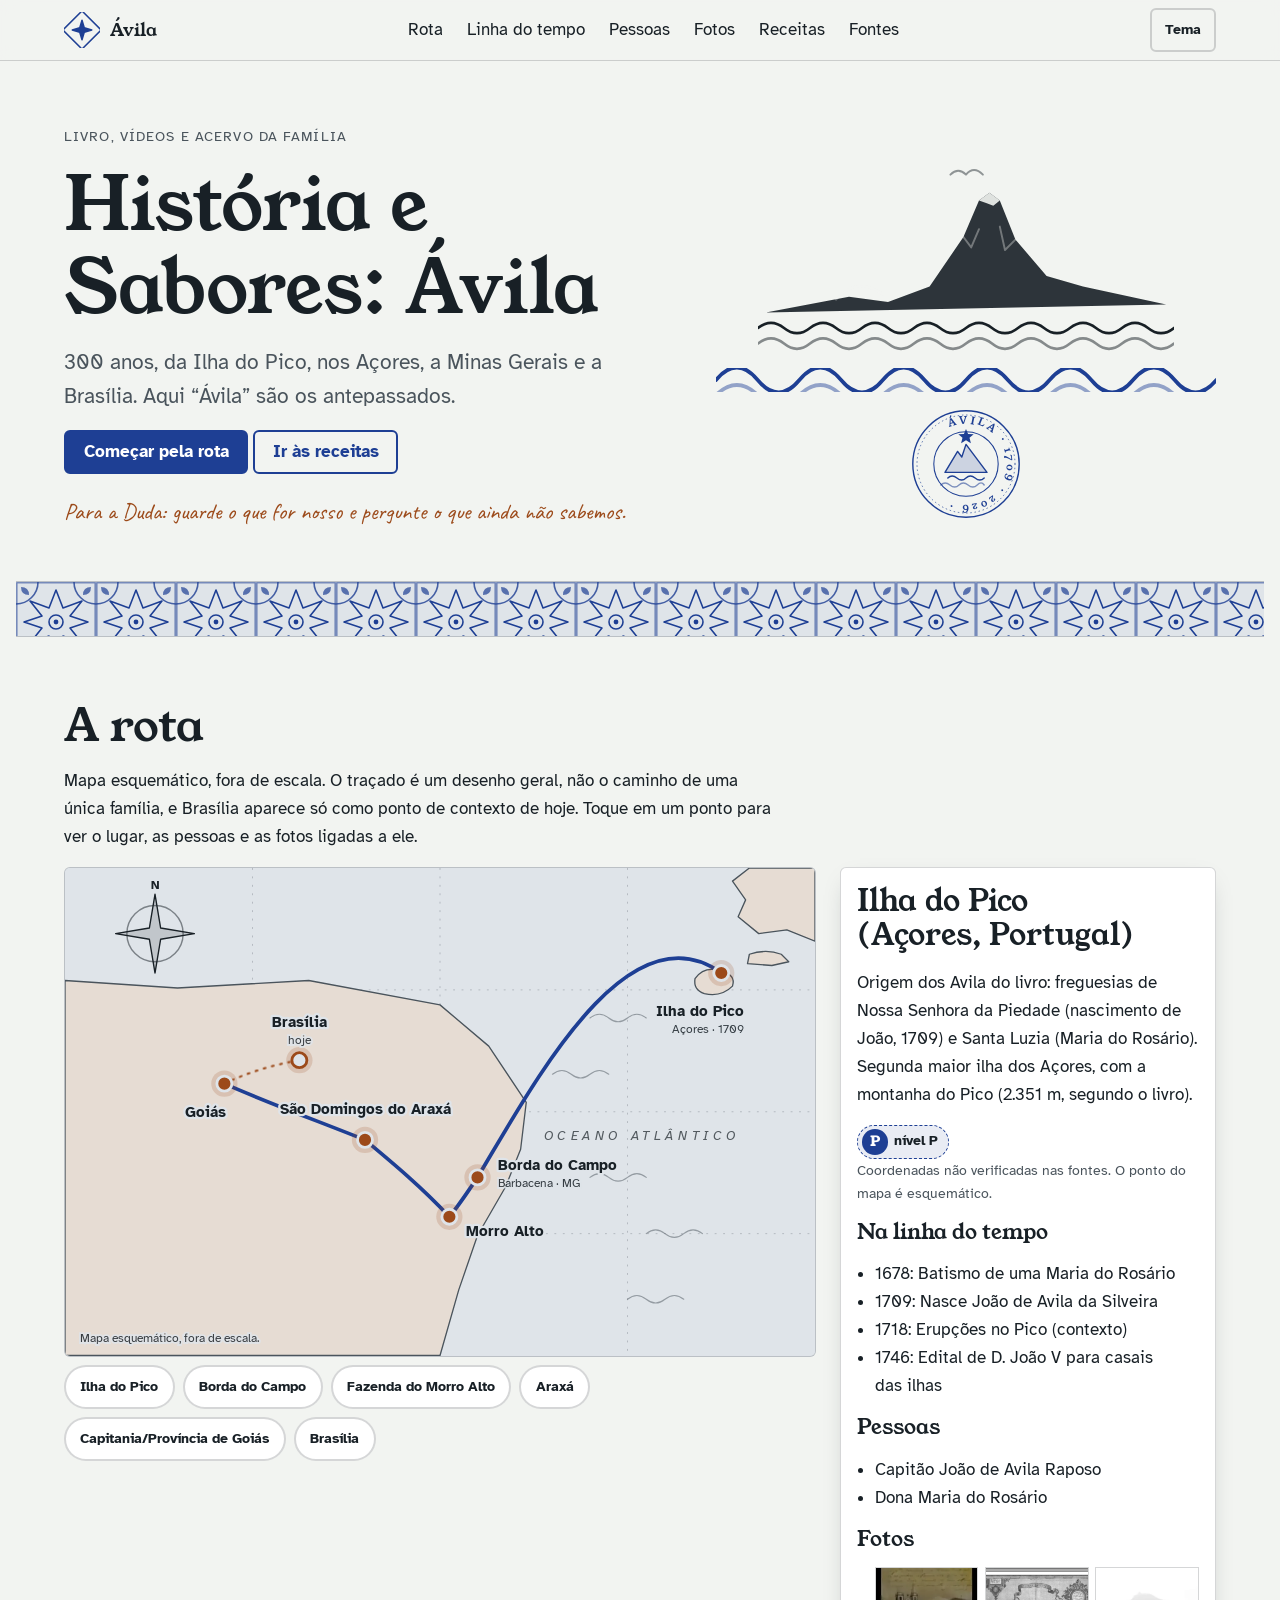
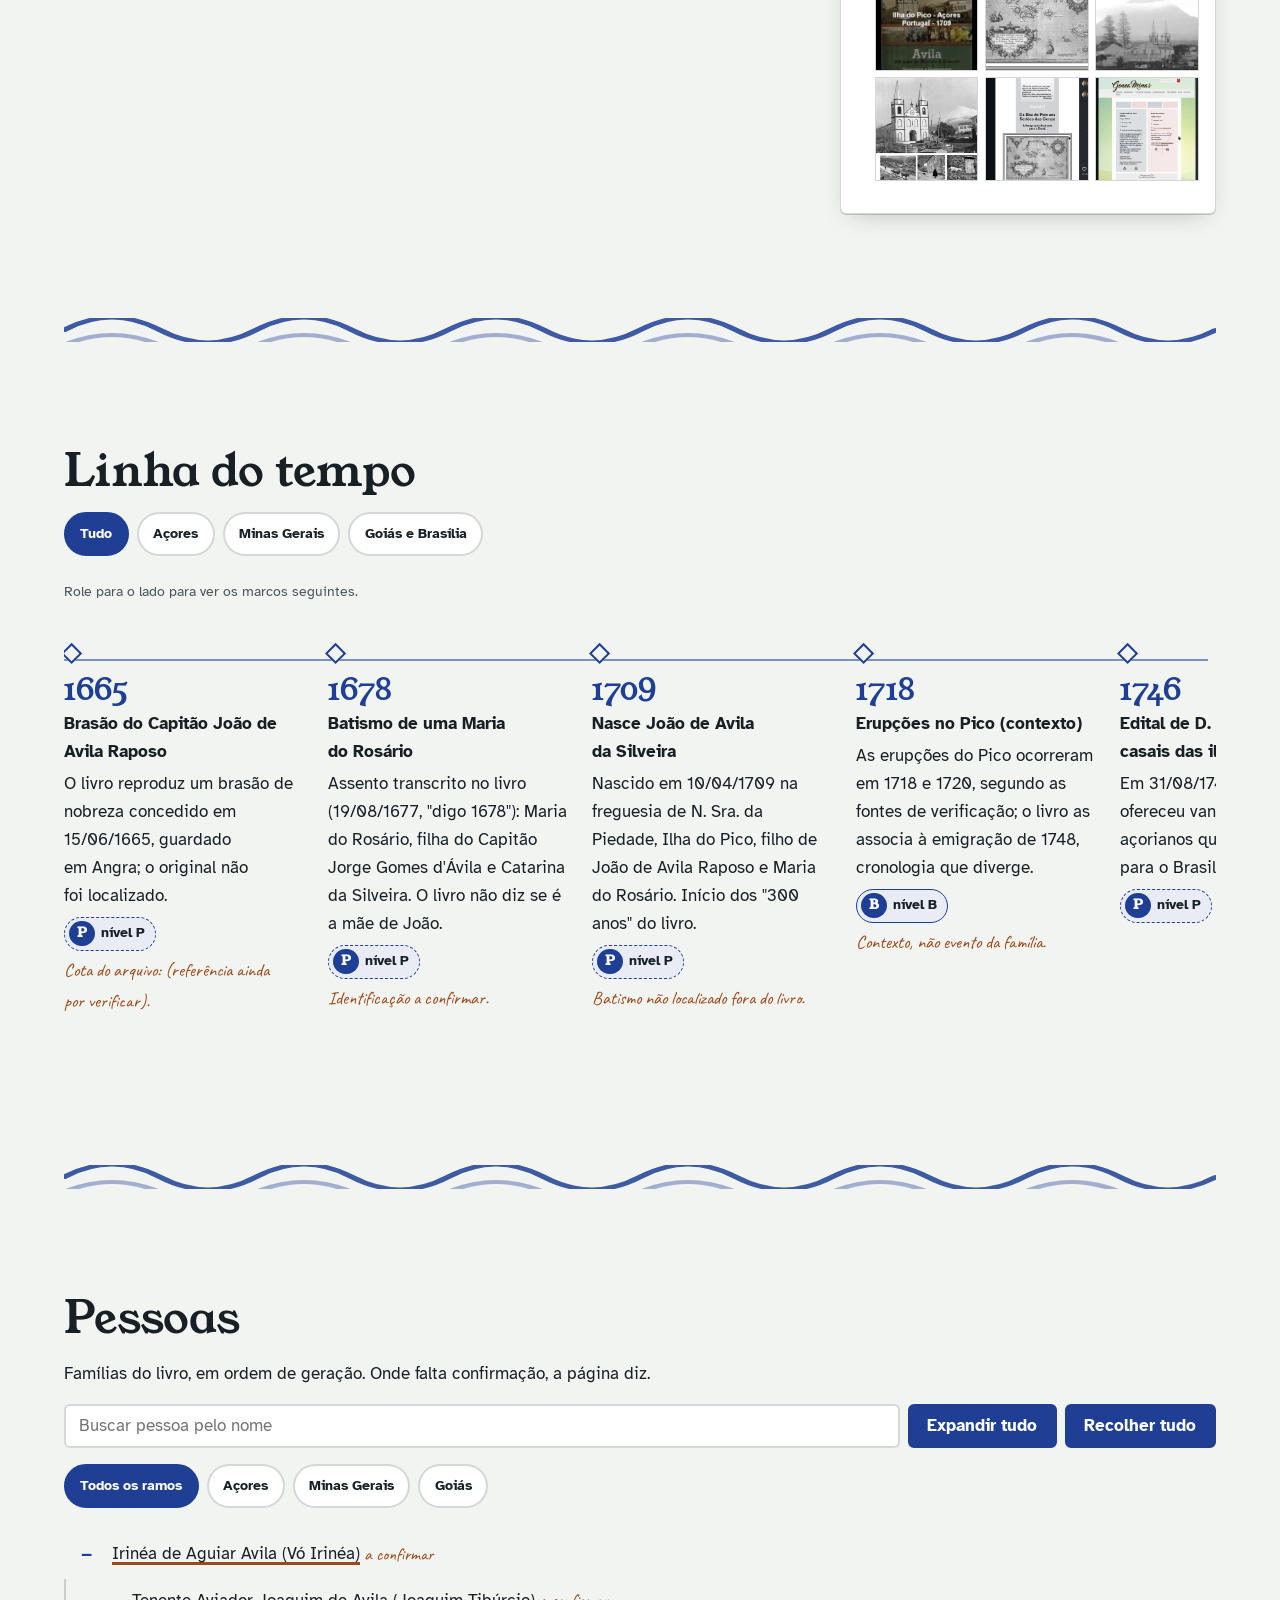
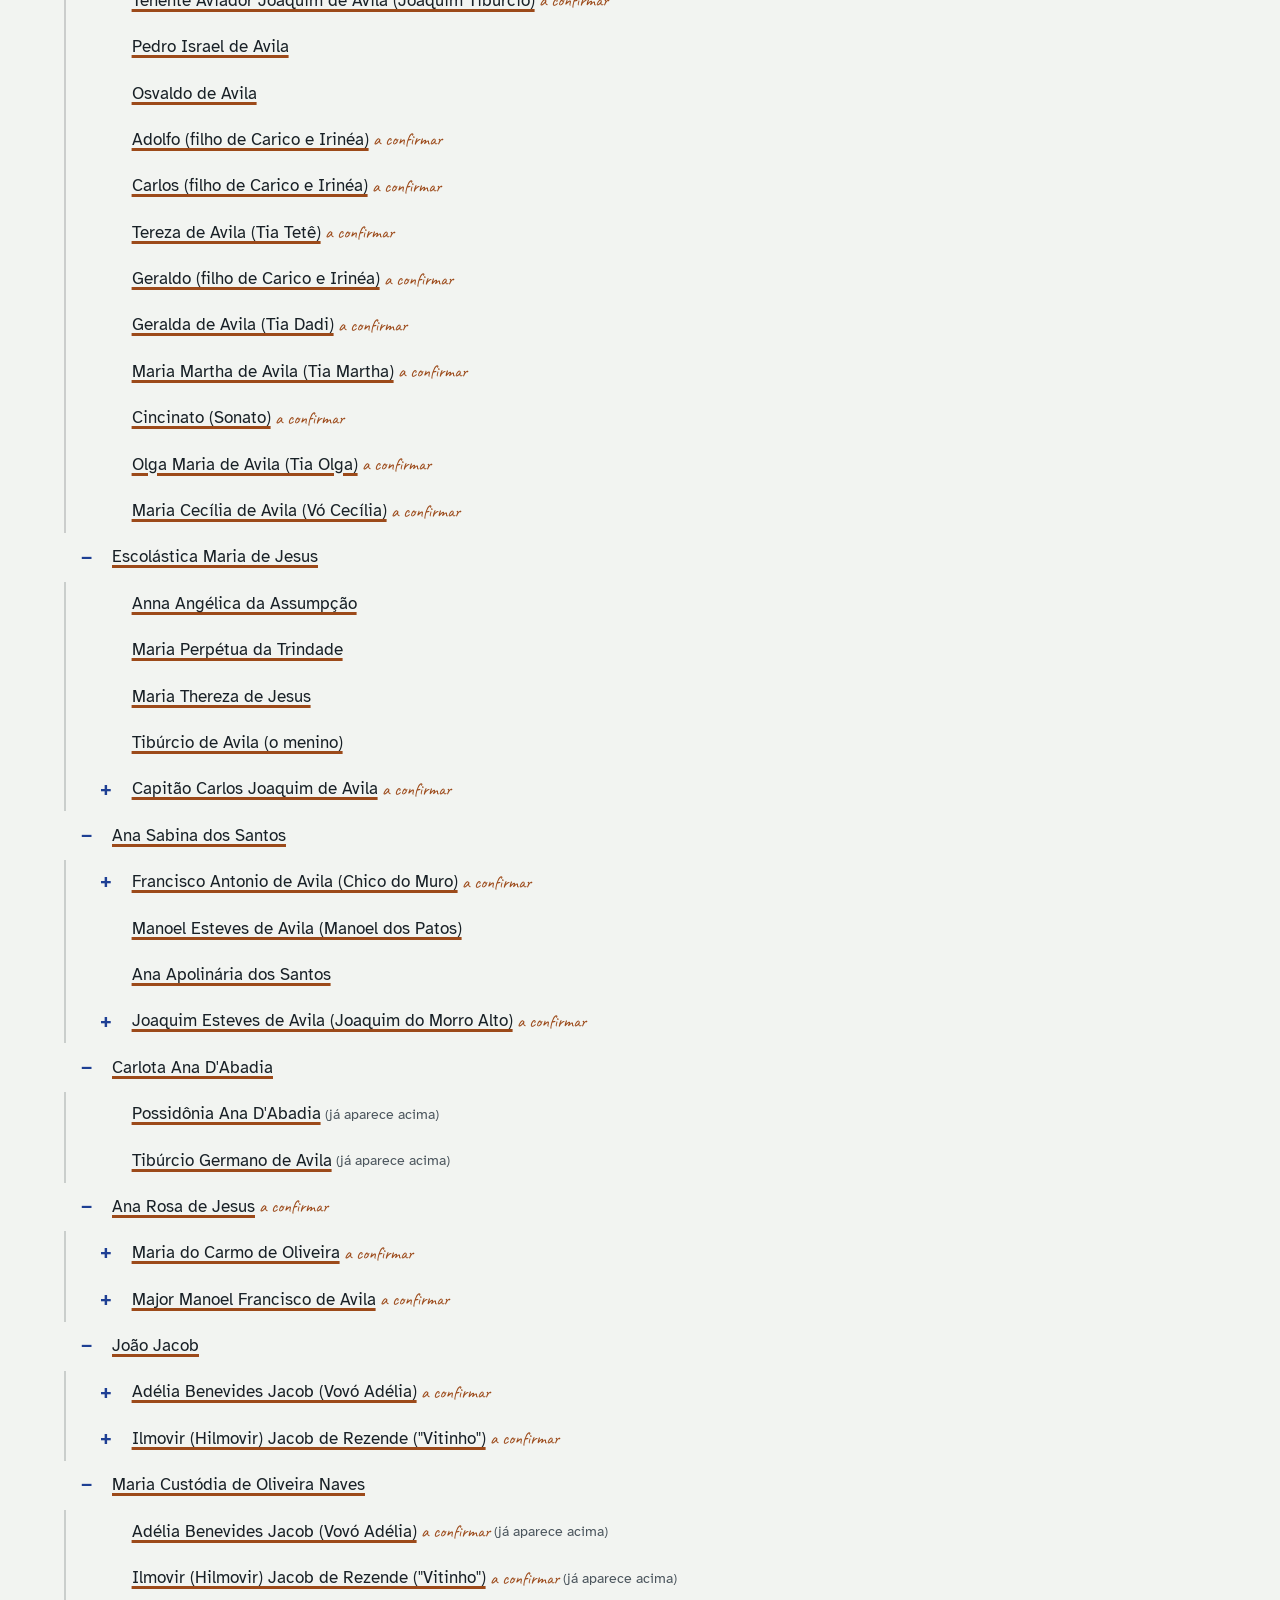
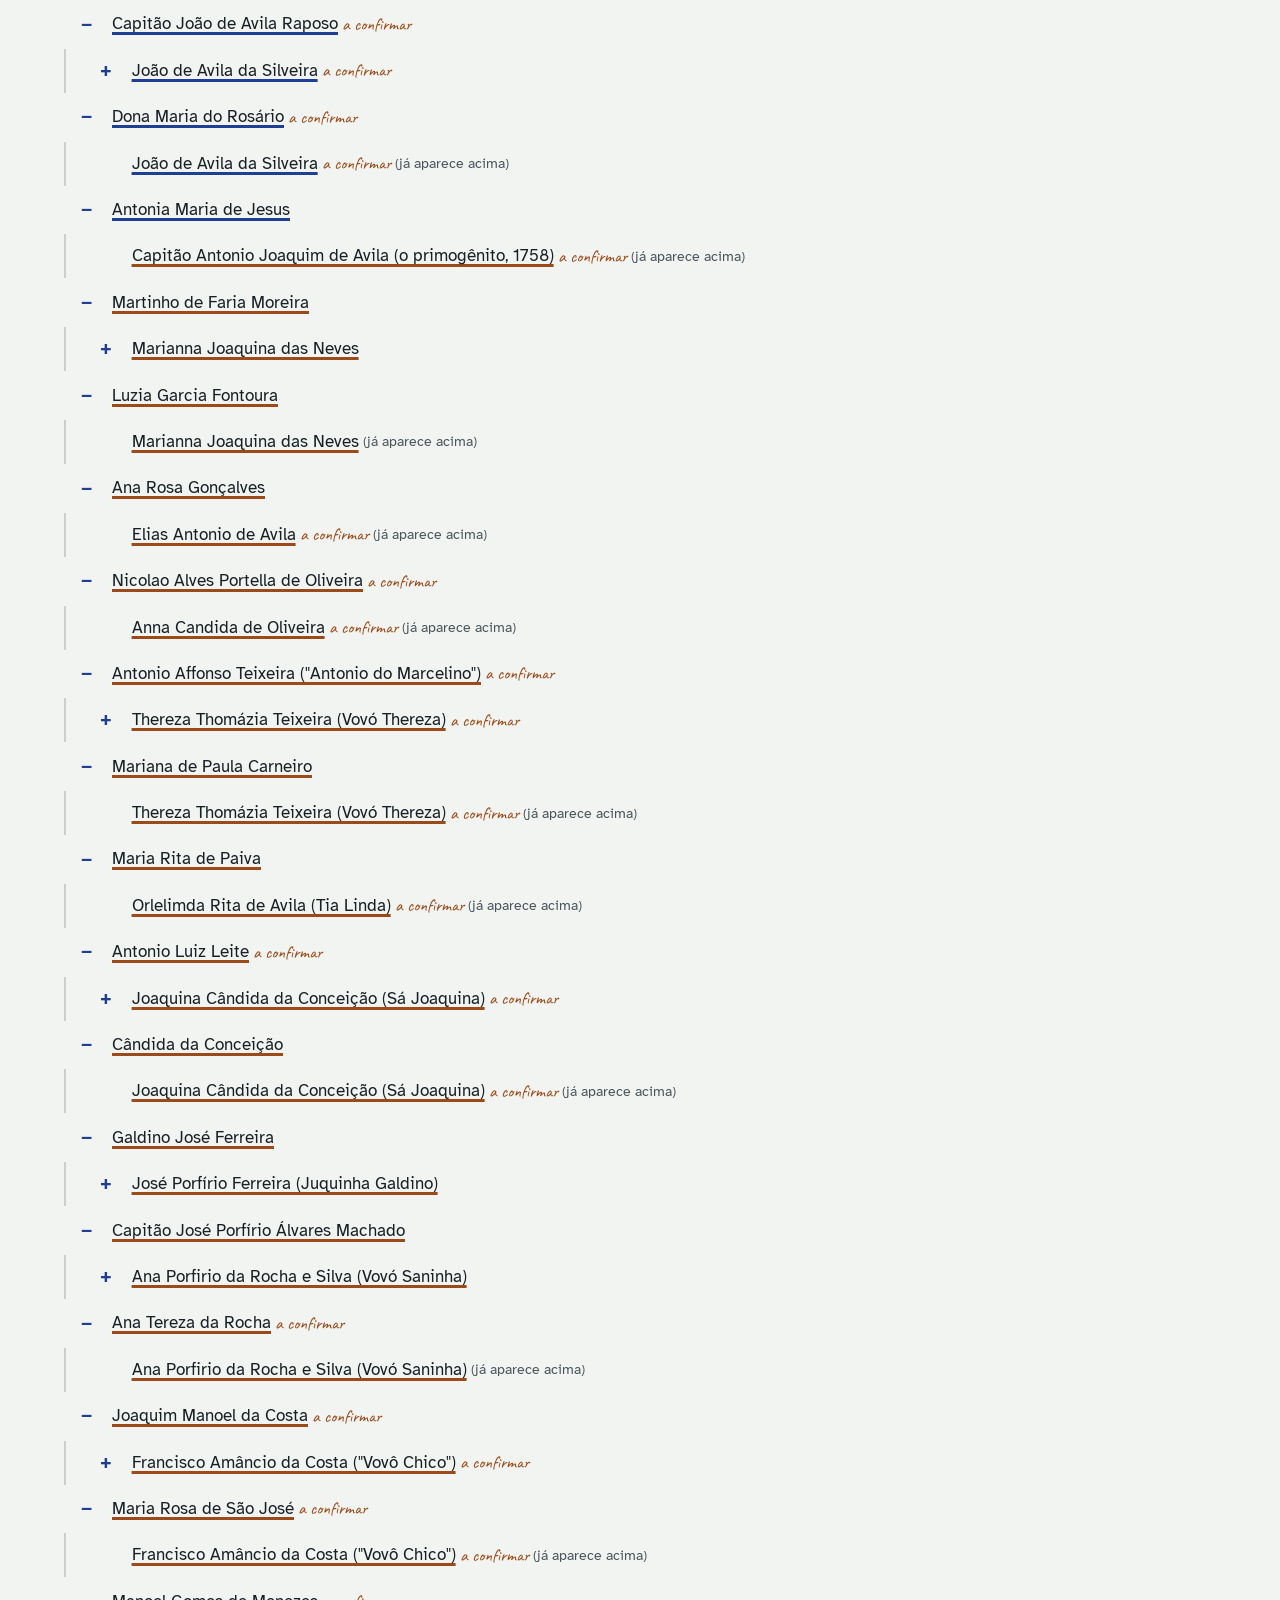
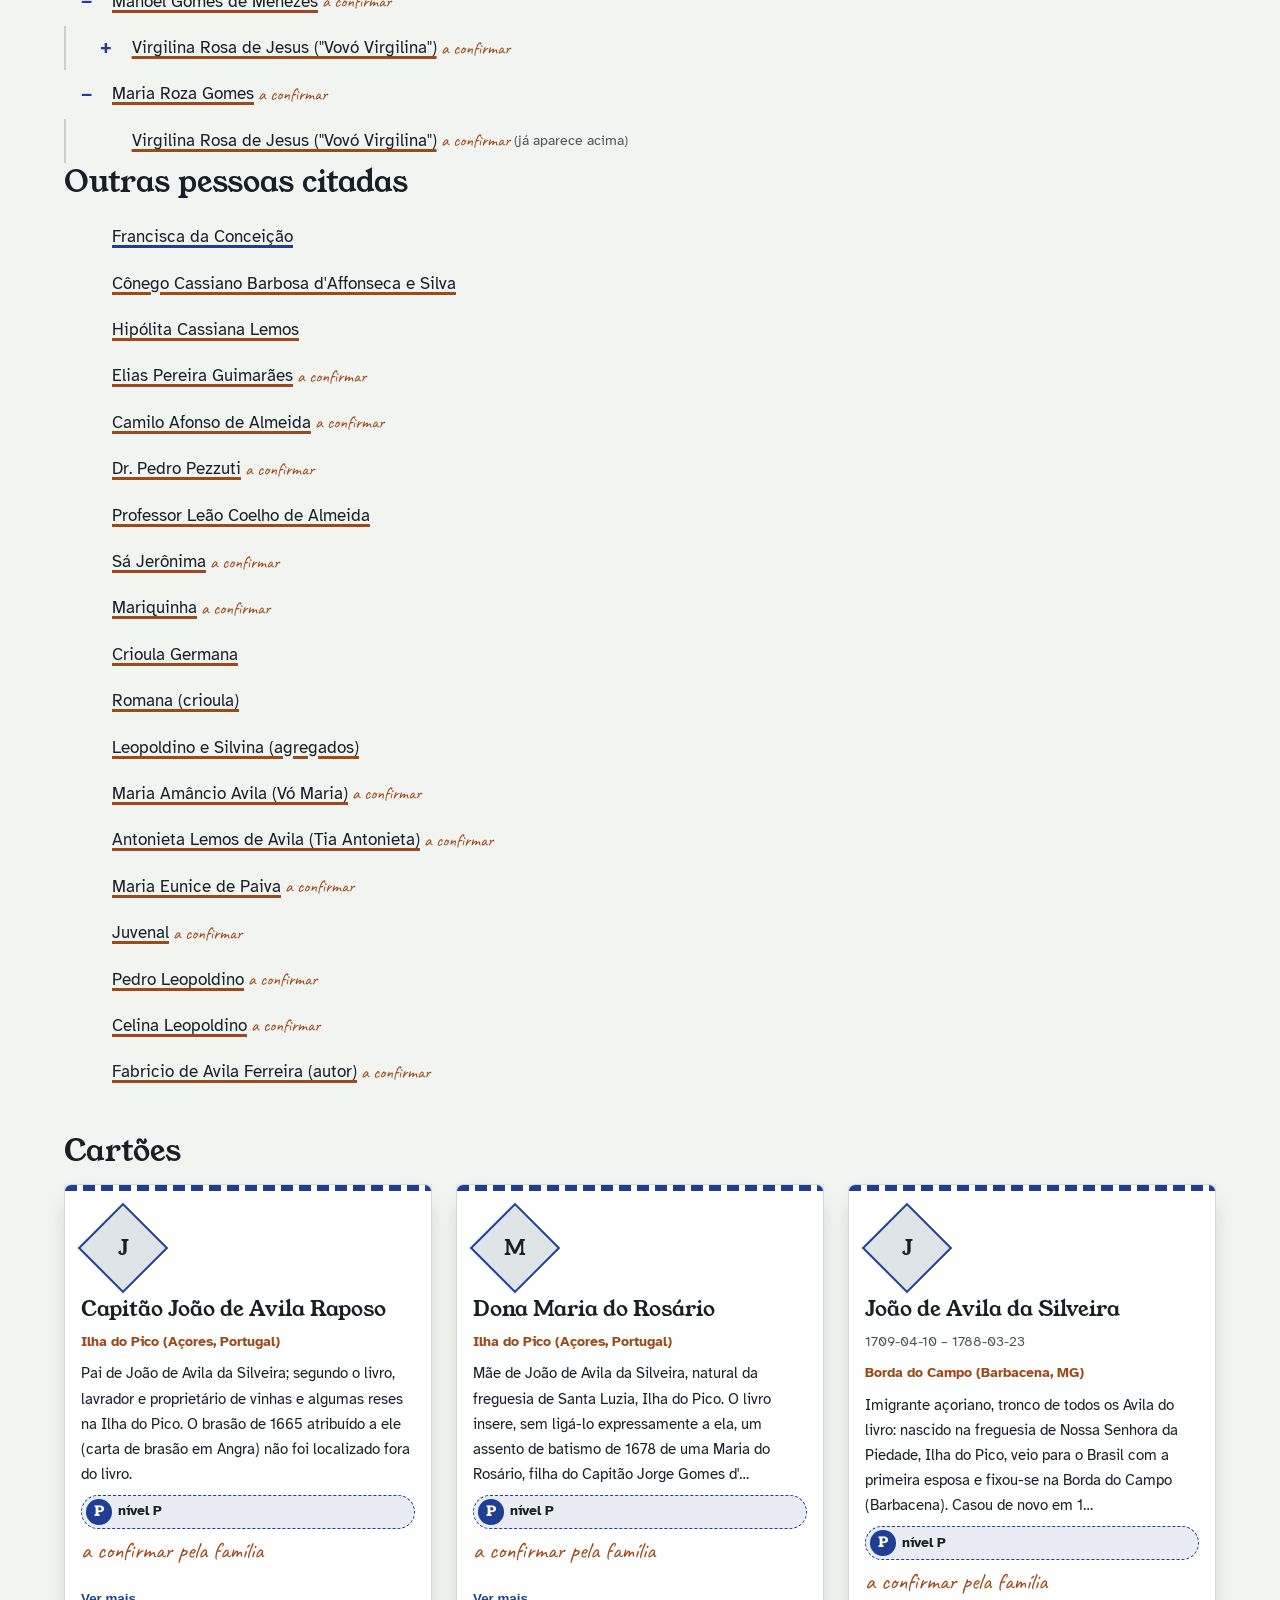
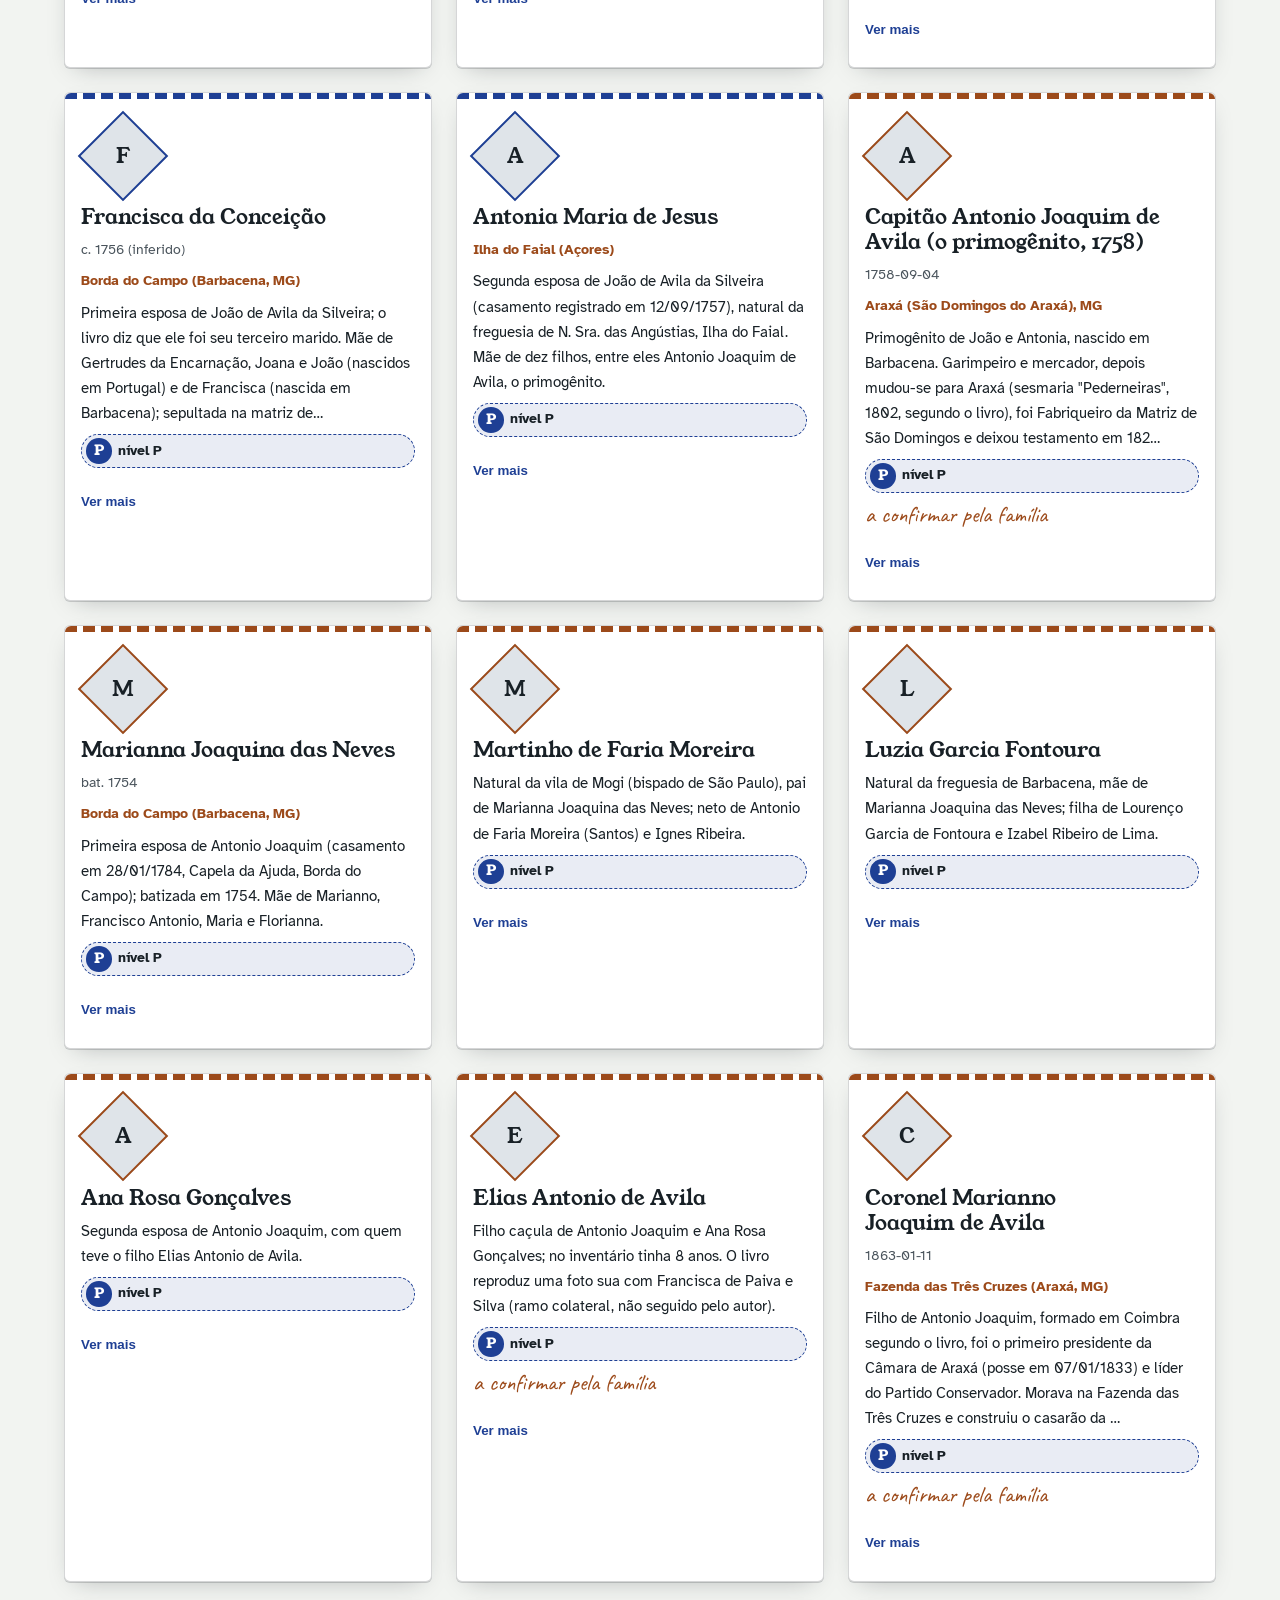
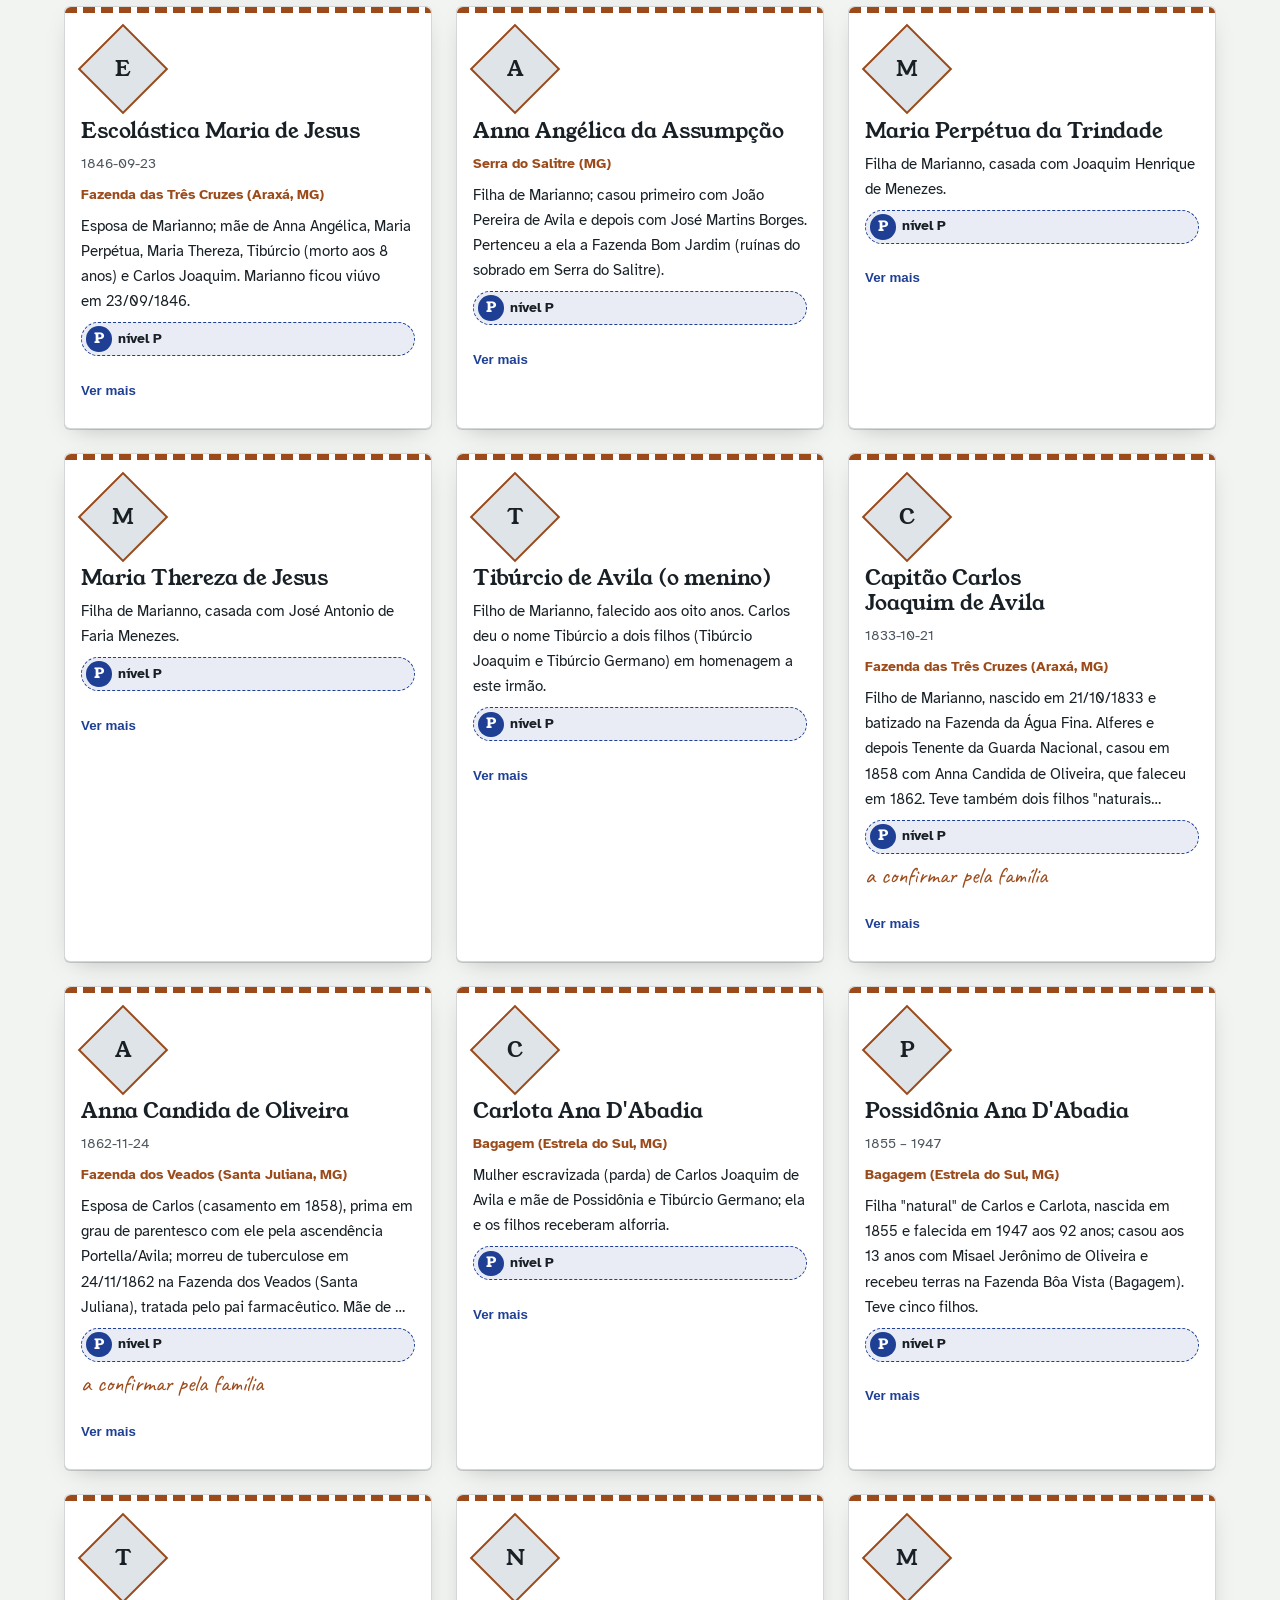
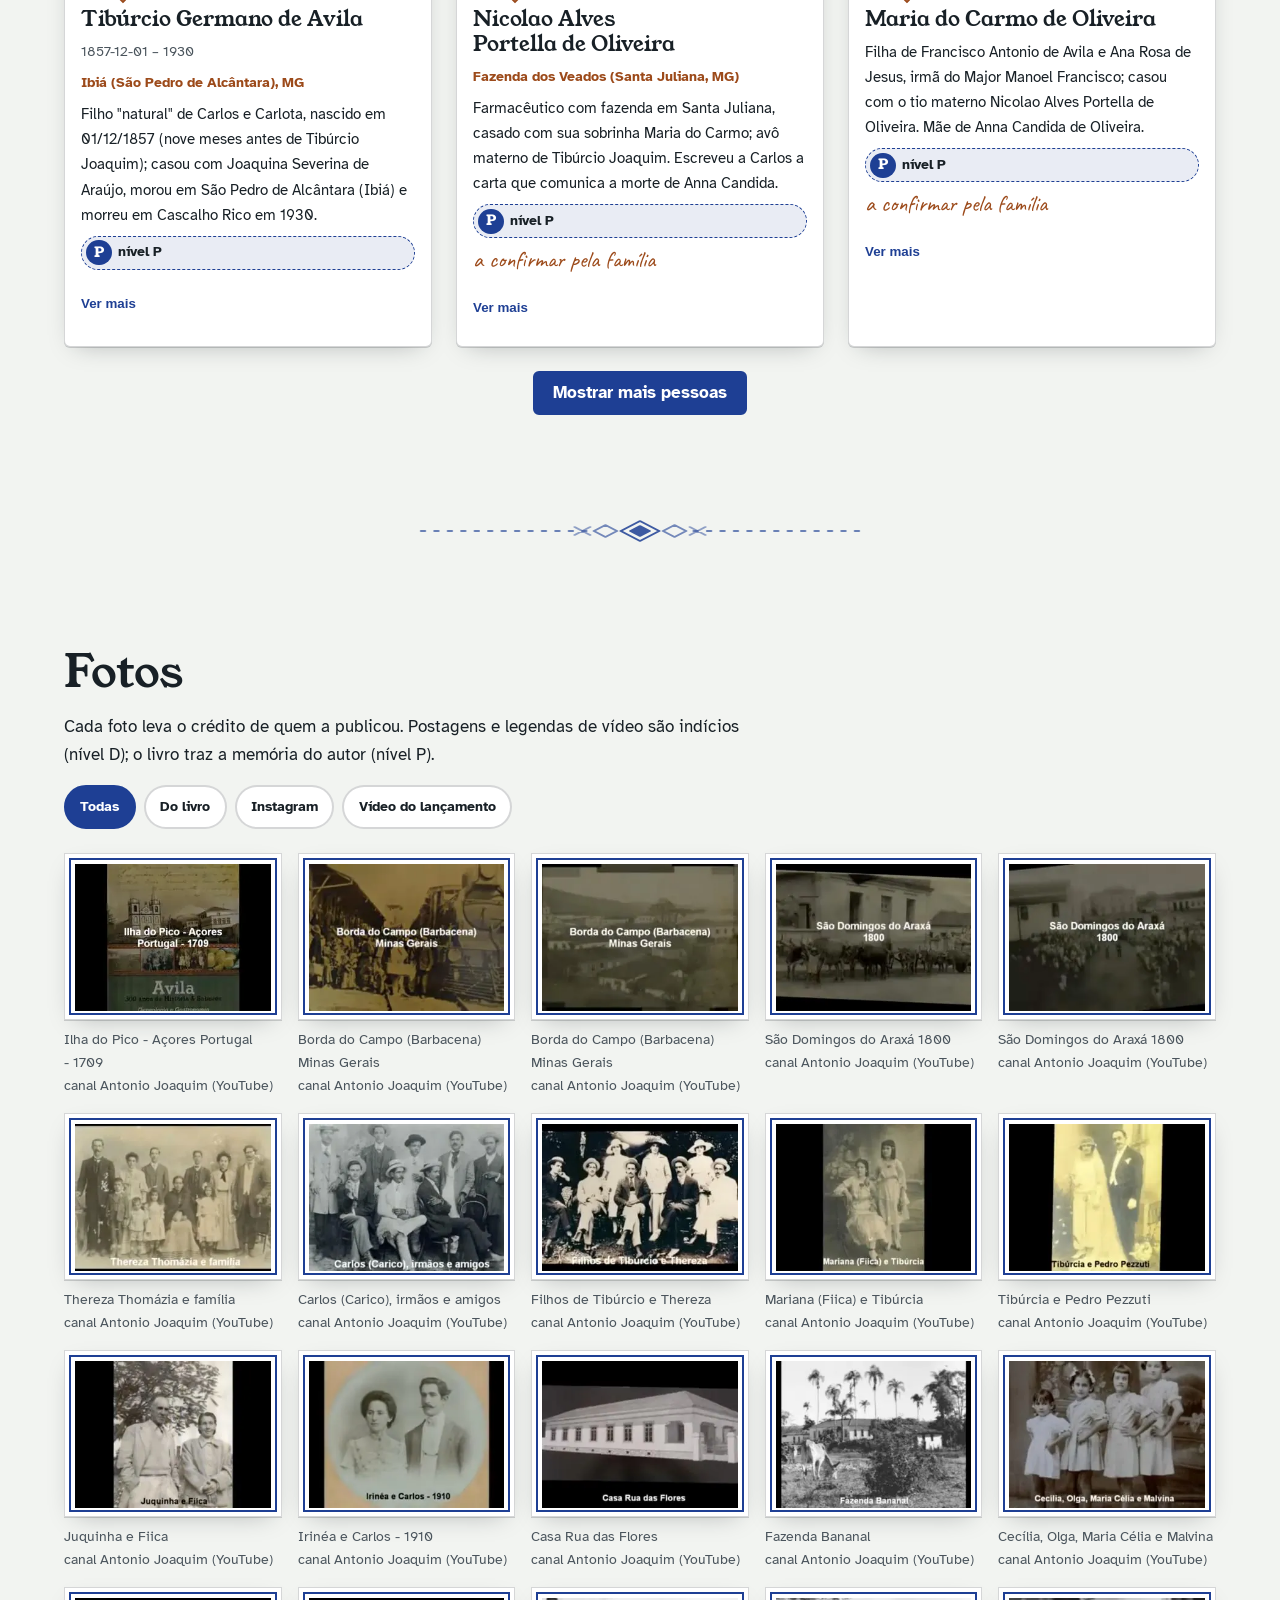
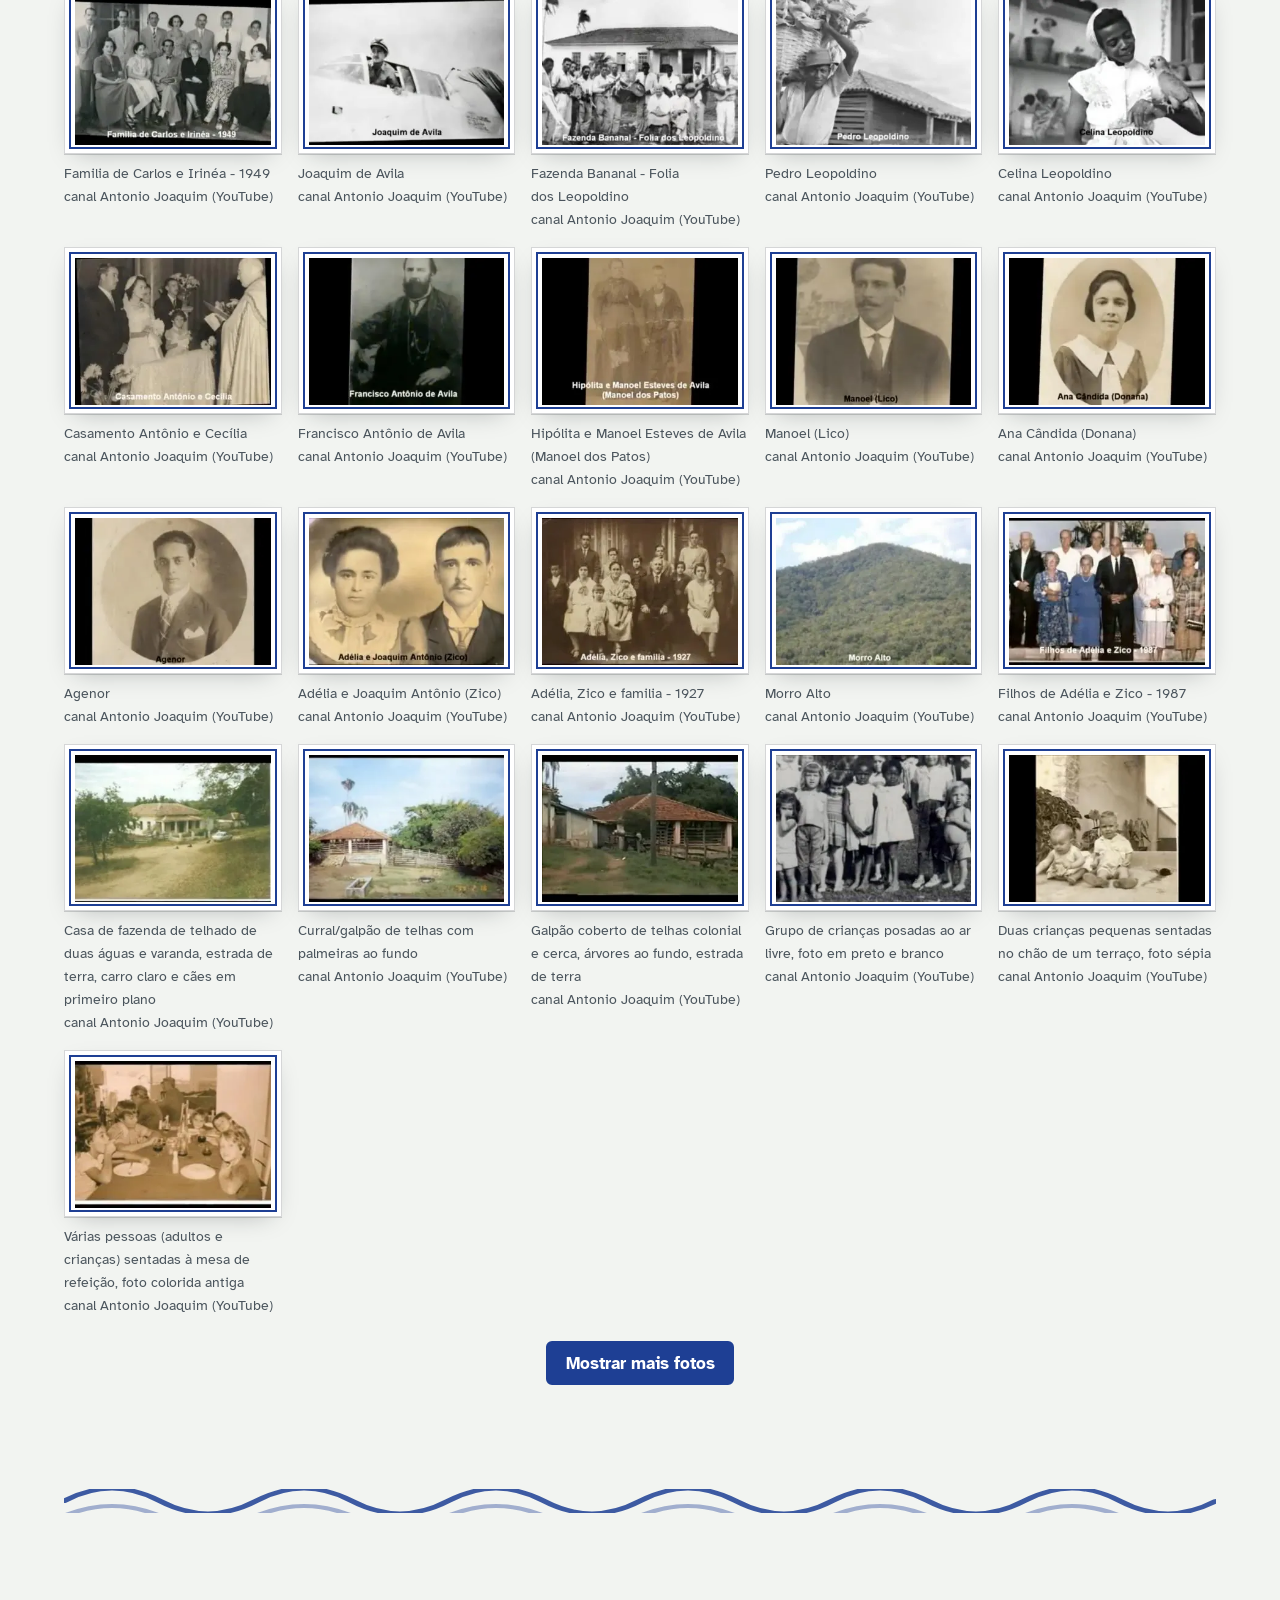
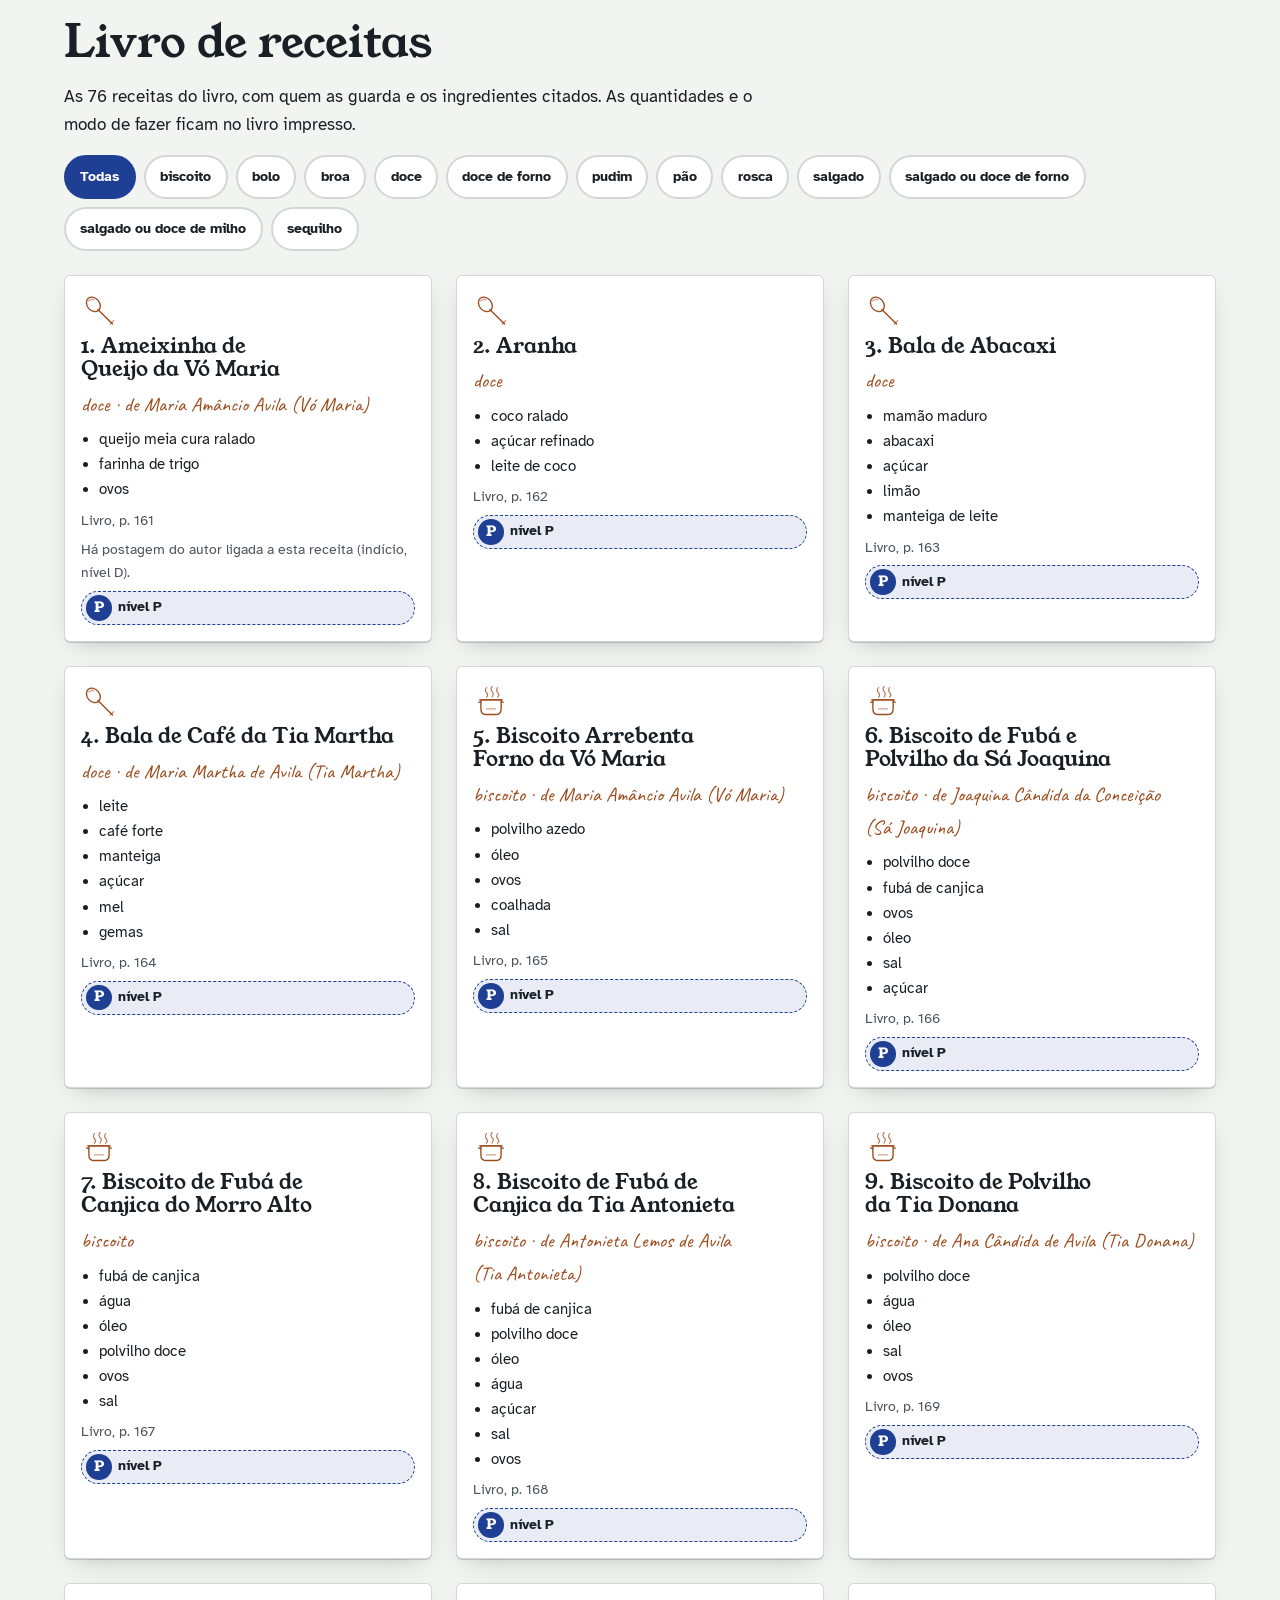
==== index.html @ 8bfc103a "Confirmações do Nilson: Manoel Sorriso filho de Francisco Amâncio; pais primos pela linha Jacob Co-A" ====
<!DOCTYPE html>
<html lang="pt-BR">
<head>
<meta charset="utf-8">
<meta name="viewport" content="width=device-width,initial-scale=1">
<title>História e Sabores Ávila</title>
<meta name="robots" content="noindex,nofollow">
<link rel="icon" href="data:image/svg+xml,%3Csvg xmlns=%27http://www.w3.org/2000/svg%27 viewBox=%270 0 32 32%27%3E%3Crect width=%2732%27 height=%2732%27 rx=%276%27 fill=%27%231E3F94%27/%3E%3Cpath d=%27M16 6l8 10-8 10-8-10z%27 fill=%27%23fff%27/%3E%3C/svg%3E">
<meta name="description" content="300 anos da família Ávila, da Ilha do Pico a Brasília: rota, linha do tempo, pessoas, fotos e receitas.">
<link rel="preconnect" href="https://fonts.googleapis.com">
<link rel="preconnect" href="https://fonts.gstatic.com" crossorigin>
<link href="https://fonts.googleapis.com/css2?family=Young+Serif&family=Atkinson+Hyperlegible:wght@400;700&family=Caveat:wght@400;700&display=swap" rel="stylesheet">
<style>
/* Layout: cabeçalho fixo, herói em 2 colunas, rota com painel, linha do tempo, árvore e cartões, galeria, receitas. */
/* =========================================================
   Cal & Basalto — base.css  (Historia e Sabores · Avila)
   Tokens claro/escuro, componentes, acessibilidade.
   Fontes (no <head> do HTML, Google Fonts):
   Young Serif | Atkinson Hyperlegible | Caveat
   ========================================================= */

/* ---------- TOKENS: CLARO (padrao) ---------- */
:root {
  color-scheme: light dark;
  --cal:    #F2F4F1;  /* fundo: cal de parede, levemente frio */
  --papel:  #FFFFFF;  /* superficies elevadas */
  --tinta:  #182026;  /* texto principal (basalto) */
  --tinta-2:#4A545C;  /* texto secundario */
  --mar:    #1E3F94;  /* azul de azulejo: links, acentos, tracado */
  --barro:  #9C4A1A;  /* ocre/barro mineiro: destaque quente, receitas */
  --cerrado:#3F6322;  /* verde de cerrado: confirmado, Goias */
  --linha:  color-mix(in srgb, var(--tinta) 18%, transparent);
  --mar-suave:   color-mix(in srgb, var(--mar) 9%, var(--cal));
  --barro-suave: color-mix(in srgb, var(--barro) 10%, var(--cal));
  --cerrado-suave: color-mix(in srgb, var(--cerrado) 10%, var(--cal));
  --sobre-mar: #FFFFFF;
  --sombra: 0 1px 0 var(--linha), 0 8px 24px -12px color-mix(in srgb, var(--tinta) 35%, transparent);

  /* tipografia */
  --f-display: "Young Serif", "Georgia", serif;
  --f-texto:   "Atkinson Hyperlegible", "Segoe UI", system-ui, sans-serif;
  --f-mao:     "Caveat", "Bradley Hand", cursive;
  --t-0: clamp(1rem, .96rem + .2vw, 1.0625rem);      /* corpo */
  --t-1: clamp(1.15rem, 1.08rem + .35vw, 1.3rem);
  --t-2: clamp(1.4rem, 1.2rem + 1vw, 1.9rem);
  --t-3: clamp(1.8rem, 1.4rem + 2vw, 2.8rem);
  --t-4: clamp(2.4rem, 1.6rem + 4vw, 4.6rem);        /* titulo heroi */
  --t-p: .875rem;                                     /* legendas/etiquetas */
  --medida: 65ch;

  /* espaco e grade (base 4px) */
  --gutter: 16px;
  --s1: .25rem; --s2: .5rem; --s3: 1rem; --s4: 1.5rem; --s5: 2.5rem; --s6: 4rem; --s7: 6rem;
  --raio: 6px;
  --largura: 72rem;

  /* motion */
  --ease: cubic-bezier(.22,.7,.2,1);
  --dur: .6s;
}

/* ---------- TOKENS: ESCURO ---------- */
@media (prefers-color-scheme: dark) {
  :root:not([data-theme="light"]) {
    --cal:#12171B; --papel:#1B2228; --tinta:#E9ECE8; --tinta-2:#A9B3BB;
    --mar:#9DB8F2; --barro:#E8A064; --cerrado:#A9CC7C;
    --sobre-mar:#12171B;
    --mar-suave:   color-mix(in srgb, var(--mar) 12%, var(--cal));
    --barro-suave: color-mix(in srgb, var(--barro) 12%, var(--cal));
    --cerrado-suave: color-mix(in srgb, var(--cerrado) 12%, var(--cal));
  }
}
[data-theme="dark"] {
  color-scheme: dark;
  --cal:#12171B; --papel:#1B2228; --tinta:#E9ECE8; --tinta-2:#A9B3BB;
  --mar:#9DB8F2; --barro:#E8A064; --cerrado:#A9CC7C; --sobre-mar:#12171B;
  --mar-suave:   color-mix(in srgb, var(--mar) 12%, var(--cal));
  --barro-suave: color-mix(in srgb, var(--barro) 12%, var(--cal));
  --cerrado-suave: color-mix(in srgb, var(--cerrado) 12%, var(--cal));
}
[data-theme="light"] { color-scheme: light; }

/* ---------- BASE ---------- */
*, *::before, *::after { box-sizing: border-box; }
html { -webkit-text-size-adjust: 100%; scroll-behavior: smooth; scroll-padding-top: 4.5rem; }
body {
  margin: 0; background-color: var(--cal); color: var(--tinta);
  font: 400 var(--t-0)/1.65 var(--f-texto);
  padding-inline: var(--gutter);
}
h1,h2,h3,h4 { font-family: var(--f-display); font-weight: 400; line-height: 1.12; text-wrap: balance; margin: 0 0 var(--s3); }
h1 { font-size: var(--t-4); } h2 { font-size: var(--t-3); } h3 { font-size: var(--t-2); } h4 { font-size: var(--t-1); }
p, li, dd, blockquote { max-width: var(--medida); text-wrap: pretty; }
p { margin: 0 0 var(--s3); }
a { color: var(--mar); text-underline-offset: .2em; text-decoration-thickness: 1px; }
a:hover { text-decoration-thickness: 2px; }
img, svg { max-width: 100%; height: auto; display: block; }
.sprite { position:absolute; width:0; height:0; overflow:hidden; } /* sprite de ornamentos.svg.html */
.mao { font-family: var(--f-mao); font-size: 1.35em; line-height: 1.2; color: var(--barro); }
.etiqueta { font-size: var(--t-p); letter-spacing: .08em; text-transform: uppercase; color: var(--tinta-2); }
.conteudo { max-width: var(--largura); margin-inline: auto; }
.secao { padding-block: var(--s6); }
.so-leitor { position:absolute!important; width:1px; height:1px; overflow:hidden; clip-path:inset(50%); white-space:nowrap; }

/* foco visivel (nunca remover) */
:focus-visible { outline: 3px solid var(--mar); outline-offset: 3px; border-radius: 2px; }
[data-theme="dark"] :focus-visible { outline-color: var(--barro); }
.pular { position:absolute; left:var(--gutter); top:-4rem; background:var(--mar); color:var(--sobre-mar); padding:.6rem 1rem; z-index:100; }
.pular:focus { top: var(--s2); }

/* alvos de toque >= 44px */
button, .botao, [role="button"] { min-height: 44px; min-width: 44px; }
.botao, button.botao {
  display:inline-flex; align-items:center; justify-content:center; gap:.5rem;
  padding:.6rem 1.1rem; font: 700 var(--t-0)/1 var(--f-texto); cursor:pointer;
  background: var(--mar); color: var(--sobre-mar); border: 2px solid var(--mar); border-radius: var(--raio);
  text-decoration: none;
}
.botao--vazado { background: transparent; color: var(--mar); }
.botao:hover { filter: brightness(1.08); }

/* ---------- AZULEJO (fundo repetivel; usa <pattern> de ornamentos.svg.html ou data-uri) ---------- */
.azulejo-faixa { height: 56px; background: var(--mar-suave); border-block: 1px solid var(--linha); color: var(--mar); }
.azulejo-faixa svg { width:100%; height:100%; }
.divisor { width:100%; height: 24px; color: var(--mar); opacity:.85; margin-block: var(--s5); }

/* ---------- CABECALHO ---------- */
.cabecalho {
  position: sticky; top: 0; z-index: 50; margin-inline: calc(var(--gutter) * -1); padding: .5rem var(--gutter);
  background: color-mix(in srgb, var(--cal) 92%, transparent); backdrop-filter: blur(8px);
  border-bottom: 1px solid var(--linha);
}
.cabecalho__in { max-width: var(--largura); margin-inline:auto; display:flex; align-items:center; justify-content:space-between; gap: var(--s3); }
.cabecalho__marca { display:flex; align-items:center; gap:.6rem; font-family:var(--f-display); font-size:1.15rem; color:var(--tinta); text-decoration:none; }
.cabecalho__marca svg { width:36px; height:36px; color: var(--mar); }
.nav { display:none; gap: var(--s4); list-style:none; margin:0; padding:0; }
.nav a { color: var(--tinta); text-decoration:none; padding:.5rem 0; border-bottom:2px solid transparent; }
.nav a:hover, .nav a[aria-current="true"] { border-bottom-color: var(--barro); }
.menu-btn { background:none; border:2px solid var(--linha); color:var(--tinta); border-radius:var(--raio); cursor:pointer; }
.menu-painel[hidden] { display:none; }
.menu-painel { padding: var(--s3) 0; display:grid; gap:.25rem; }
.menu-painel a { padding:.75rem 0; min-height:44px; color:var(--tinta); }
@media (min-width: 52rem) { .nav { display:flex; } .menu-btn, .menu-painel { display:none; } }

/* ---------- HEROI ---------- */
.heroi { position:relative; padding-block: var(--s6) var(--s5); overflow:clip; }
.heroi__grade { display:grid; gap: var(--s5); max-width: var(--largura); margin-inline:auto; }
.heroi__ilha { color: var(--tinta); }
.heroi__ilha .mar-linha { color: var(--mar); }
@media (min-width: 52rem) { .heroi__grade { grid-template-columns: 1.1fr .9fr; align-items:center; } }

/* ---------- CARTAO DE PESSOA ---------- */
.pessoas { display:grid; gap: var(--s4); grid-template-columns: repeat(auto-fill, minmax(min(100%, 17rem), 1fr)); list-style:none; padding:0; margin:0; }
.pessoa {
  position:relative; background: var(--papel); border:1px solid var(--linha); border-radius: var(--raio);
  box-shadow: var(--sombra); padding: var(--s4) var(--s3) var(--s3); display:grid; gap:.5rem; align-content:start;
}
.pessoa::before { /* friso de azulejo no topo */
  content:""; position:absolute; inset:0 0 auto 0; height:6px; border-radius: var(--raio) var(--raio) 0 0;
  background: repeating-linear-gradient(90deg, var(--mar) 0 12px, transparent 12px 18px);
}
.pessoa__retrato { width:96px; aspect-ratio:4/5; border-radius: 48px 48px var(--raio) var(--raio); object-fit:cover; background: var(--mar-suave); border:2px solid var(--mar); }
.pessoa__nome { font: 400 var(--t-1)/1.2 var(--f-display); margin:0; }
.pessoa__datas { font-size: var(--t-p); color: var(--tinta-2); margin:0; }
.pessoa__lugar { font-size: var(--t-p); margin:0; color: var(--barro); font-weight:700; }
.pessoa__resumo { font-size: .95rem; margin:0; }
.pessoa__link { margin-top:.25rem; font-weight:700; min-height:44px; display:inline-flex; align-items:center; }
.pessoa[data-ramo="acores"]   { --ramo: var(--mar); }
.pessoa[data-ramo="minas"]    { --ramo: var(--barro); }
.pessoa[data-ramo="goias"]    { --ramo: var(--cerrado); }
.pessoa[data-ramo]::before    { background: repeating-linear-gradient(90deg, var(--ramo) 0 12px, transparent 12px 18px); }
.pessoa[data-ramo] .pessoa__retrato { border-color: var(--ramo); }

/* ---------- LINHA DO TEMPO (vertical padrao) ---------- */
.linha-tempo { list-style:none; margin:0; padding:0 0 0 1.75rem; position:relative; }
.linha-tempo::before { content:""; position:absolute; left:.45rem; top:.4rem; bottom:.4rem; width:2px; background: var(--mar); opacity:.55; }
.marco { position:relative; padding-bottom: var(--s5); }
.marco::before { /* nó em losango, como azulejo girado */
  content:""; position:absolute; left:-1.75rem; top:.35rem; width:.95rem; height:.95rem; background: var(--cal);
  border:2px solid var(--mar); transform: rotate(45deg);
}
.marco[data-regiao="minas"]::before { border-color: var(--barro); }
.marco[data-regiao="goias"]::before { border-color: var(--cerrado); }
.marco__ano { font: 400 var(--t-2)/1 var(--f-display); color: var(--mar); margin:0 0 .25rem; }
.marco__titulo { font-weight:700; margin:0 0 .25rem; }
.marco__texto { margin:0; color: var(--tinta); }
.marco[aria-current="true"]::before { background: var(--barro); }
/* variante horizontal (desktop): rolagem com snap, teclado: tabindex=0 no container */
@media (min-width: 52rem) {
  .linha-tempo--h { display:flex; gap: var(--s4); overflow-x:auto; padding: var(--s5) var(--s2) var(--s3); scroll-snap-type:x mandatory; overscroll-behavior-x:contain; }
  .linha-tempo--h::before { left:0; right:0; top:calc(var(--s5) + .45rem); bottom:auto; width:auto; height:2px; }
  .linha-tempo--h .marco { flex:0 0 15rem; scroll-snap-align:start; padding: var(--s4) 0 0; }
  .linha-tempo--h .marco::before { left:0; top:-.35rem; }
}

/* ---------- GALERIA + LIGHTBOX (<dialog>) ---------- */
.galeria { display:grid; gap: var(--gutter); grid-template-columns: repeat(auto-fill, minmax(min(100%, 12.5rem), 1fr)); list-style:none; padding:0; margin:0; }
.foto { margin:0; }
.foto__botao { all:unset; display:block; cursor:zoom-in; width:100%; border-radius: var(--raio); }
.foto__botao:focus-visible { outline: 3px solid var(--mar); outline-offset: 3px; }
.moldura { /* moldura de foto: passe-partout + filete de azulejo */
  background: var(--papel); padding: 10px 10px 8px; border:1px solid var(--linha); outline: 2px solid var(--mar); outline-offset:-7px;
  box-shadow: var(--sombra); transition: transform .3s var(--ease);
}
.moldura img { aspect-ratio: 4/3; width:100%; object-fit:cover; background: var(--mar-suave); }
.foto__botao:hover .moldura { transform: rotate(-.6deg) translateY(-2px); }
.foto figcaption { font-size: var(--t-p); color: var(--tinta-2); padding-top:.5rem; max-width:none; }
.lightbox { border:0; padding:0; background: transparent; max-width: min(96vw, 64rem); width:100%; color: var(--tinta); }
.lightbox::backdrop { background: color-mix(in srgb, #0a0d10 88%, transparent); }
.lightbox__corpo { background: var(--papel); border-radius: var(--raio); padding: var(--s3); display:grid; gap: var(--s3); max-height: 94vh; overflow:auto; }
.lightbox__img { max-height: 70vh; width:100%; object-fit:contain; background: var(--mar-suave); }
.lightbox__barra { display:flex; gap: var(--s2); justify-content:space-between; align-items:center; flex-wrap:wrap; }
.lightbox__legenda { max-width: var(--medida); margin:0; }

/* ---------- SELO DE NIVEL DE EVIDENCIA ---------- */
/* nunca so cor: letra + rotulo + forma. Texto sempre var(--tinta) sobre fundo suave => AA. */
.selo-evidencia {
  --c: var(--mar);
  display:inline-flex; align-items:center; gap:.4rem; font-size: var(--t-p); line-height:1.2; font-weight:700;
  padding: .2rem .6rem .2rem .25rem; border:1.5px solid var(--c); border-radius: 999px;
  background: color-mix(in srgb, var(--c) 10%, var(--papel)); color: var(--tinta); white-space:nowrap;
}
.selo-evidencia::before {
  content: attr(data-nivel); display:grid; place-items:center; width:1.6rem; height:1.6rem; border-radius:50%;
  background: var(--c); color: var(--sobre-mar); font-family: var(--f-display); font-size:.85rem;
}
.selo-evidencia[data-nivel="A"] { --c: var(--cerrado); }         /* documento primario */
.selo-evidencia[data-nivel="B"] { --c: var(--mar); }             /* fonte secundaria confiavel */
.selo-evidencia[data-nivel="C"] { --c: var(--barro); }           /* tradicao/livro sem documento */
.selo-evidencia[data-nivel="D"] { --c: var(--tinta-2); }         /* indicio fraco */
.selo-evidencia[data-nivel="P"] { --c: var(--mar); border-style: dashed; } /* hipotese a pesquisar */
.selo-evidencia[data-nivel="controverso"] { --c: var(--barro); border-style: double; border-width:4px; padding-block:.05rem; }
.selo-evidencia[data-nivel="controverso"]::before { content:"!"; }
/* (a legenda dos niveis fica no mapa de secoes: A documento, B fonte confiavel, C tradicao, D indicio, P a pesquisar) */

/* ---------- AVISO "A CONFIRMAR PELA FAMILIA" ---------- */
.aviso-confirmar {
  display:flex; gap:.75rem; align-items:flex-start; padding: var(--s3); margin-block: var(--s3);
  background: var(--barro-suave); border:1px solid var(--barro); border-left-width: 6px; border-radius: var(--raio);
  color: var(--tinta); max-width: var(--medida);
}
.aviso-confirmar svg { flex:none; width:28px; height:28px; color: var(--barro); }
.aviso-confirmar strong { font-family: var(--f-mao); font-size:1.4em; font-weight:700; color: var(--barro); display:block; line-height:1.1; }
.aviso-confirmar p { margin:0; font-size:.95rem; }

/* ---------- CARTAO DE RECEITA ---------- */
.receita {
  position:relative; background: var(--papel); border:1px solid var(--linha); border-radius: var(--raio); box-shadow: var(--sombra);
  padding: var(--s4) var(--s3) var(--s4); max-width: 46rem;
  background-image: repeating-linear-gradient(transparent 0 1.74rem, color-mix(in srgb, var(--mar) 12%, transparent) 1.74rem calc(1.74rem + 1px));
  background-position: 0 var(--s5);
}
.receita__cab { display:flex; gap: var(--s3); align-items:center; margin-bottom: var(--s3); }
.receita__icone { width:56px; height:56px; flex:none; color: var(--barro); }
.receita__titulo { margin:0; font: 400 var(--t-2)/1.1 var(--f-display); }
.receita__origem { margin:0; font-family: var(--f-mao); font-size:1.3rem; color: var(--barro); }
.receita__meta { display:flex; flex-wrap:wrap; gap:.5rem 1.25rem; font-size: var(--t-p); color: var(--tinta-2); margin:0 0 var(--s3); padding:0; list-style:none; }
.receita__corpo { display:grid; gap: var(--s4); }
@media (min-width: 40rem) { .receita__corpo { grid-template-columns: 1fr 1.4fr; } }
.ingredientes { list-style:none; margin:0; padding:0; }
.ingredientes li { display:flex; align-items:baseline; gap:.6rem; padding:.3rem 0; border-bottom:1px dotted var(--linha); }
.ingredientes input[type="checkbox"] { width:1.25rem; height:1.25rem; accent-color: var(--mar); flex:none; translate:0 .2rem; }
.ingredientes input:checked + span { text-decoration: line-through; color: var(--tinta-2); }
.ingredientes label { display:flex; gap:.6rem; min-height:44px; align-items:center; cursor:pointer; width:100%; }
.modo { counter-reset: passo; list-style:none; margin:0; padding:0; }
.modo li { counter-increment: passo; position:relative; padding-left:2.5rem; margin-bottom: var(--s3); }
.modo li::before { content: counter(passo); position:absolute; left:0; top:-.1rem; width:1.9rem; height:1.9rem; display:grid; place-items:center;
  font-family: var(--f-display); color: var(--sobre-mar); background: var(--barro); border-radius:50%; }
.receita__nota { font-family: var(--f-mao); font-size:1.3rem; color: var(--tinta-2); border-top:1px dashed var(--linha); padding-top: var(--s2); margin:var(--s3) 0 0; }

/* ---------- MAPA / ARVORE (hooks) ---------- */
.mapa { background: var(--mar-suave); border:1px solid var(--linha); border-radius: var(--raio); overflow:hidden; }
.mapa { /* tokens do tema alimentam o mapa.svg inline (#mapa-rota), inclusive com [data-theme] */
  --mapa-mar: var(--mar-suave); --mapa-terra: color-mix(in srgb, var(--barro) 14%, var(--cal));
  --mapa-linha: var(--tinta-2); --mapa-tracado: var(--mar); --mapa-ponto: var(--barro); --mapa-texto: var(--tinta); --mapa-foco: var(--barro);
}
.mapa [data-lugar] { cursor:pointer; }
.mapa [data-lugar]:focus-visible { outline: 3px solid var(--barro); outline-offset: 2px; }
.arvore { overflow:auto; border:1px solid var(--linha); border-radius: var(--raio); background: var(--papel); }
.arvore [role="treeitem"]:focus-visible > .no { outline: 3px solid var(--mar); }

/* ---------- MOTION ---------- */
/* Momento orquestrado: abertura (ilha emerge -> tracado azul -> titulo). Demais revelacoes sao discretas. */
.revela { opacity:0; transform: translateY(14px); transition: opacity var(--dur) var(--ease), transform var(--dur) var(--ease); }
.revela.visivel { opacity:1; transform:none; }
@media (prefers-reduced-motion: reduce) {
  html { scroll-behavior:auto; }
  *, *::before, *::after { animation-duration:.001ms!important; animation-iteration-count:1!important; transition-duration:.001ms!important; }
  .revela { opacity:1; transform:none; }
}

/* ---------- IMPRESSAO nao e usada (artefato sem print) ---------- */

/* ---- extras da página ---- */
.heroi h1{margin-bottom:var(--s3)}
.heroi .sub{font-size:var(--t-1);color:var(--tinta-2);max-width:40ch}
.heroi .dedica{margin-top:var(--s4)}
.heroi__ilha svg.pico{width:100%;max-width:26rem;margin-inline:auto;color:var(--tinta)}
.heroi__ilha .selo{width:7rem;height:7rem;color:var(--mar);margin:var(--s3) auto 0}
@keyframes emerge{from{opacity:0;transform:translateY(26px)}to{opacity:1;transform:none}}
@keyframes sobe{from{opacity:0;transform:translateY(12px)}to{opacity:1;transform:none}}
.heroi__ilha svg.pico{animation:emerge .7s var(--ease) both}
.heroi h1{animation:sobe .6s var(--ease) .5s both}
.rota{display:grid;gap:var(--s4)}
@media(min-width:52rem){.rota{grid-template-columns:2fr 1fr;align-items:start}.painel{position:sticky;top:5rem}}
.painel{background:var(--papel);border:1px solid var(--linha);border-radius:var(--raio);padding:var(--s3);box-shadow:var(--sombra)}
.painel h3{font-size:var(--t-2)}
.painel ul{padding-left:1.1rem;margin:.25rem 0 var(--s3)}
.mini-fotos{display:grid;grid-template-columns:repeat(3,1fr);gap:.4rem;list-style:none;padding:0;margin:var(--s2) 0}
.mini-fotos button{all:unset;display:block;cursor:zoom-in;border-radius:4px;min-height:44px}
.mini-fotos img{aspect-ratio:1;object-fit:cover;width:100%;border:1px solid var(--linha)}
.filtros{display:flex;flex-wrap:wrap;gap:.5rem;margin:0 0 var(--s4)}
.filtros button,.chip{border:2px solid var(--linha);background:var(--papel);color:var(--tinta);border-radius:999px;padding:.4rem .9rem;font:700 var(--t-p)/1 var(--f-texto);cursor:pointer}
.filtros button[aria-pressed="true"]{background:var(--mar);color:var(--sobre-mar);border-color:var(--mar)}
.tempo-wrap{overflow-x:auto}
.marco .selo-evidencia{margin-top:.4rem}
.marco__nota{font-family:var(--f-mao);font-size:1.15rem;color:var(--barro);margin:.3rem 0 0}
.arv ul{list-style:none;margin:0;padding-left:1.1rem;border-left:2px solid var(--linha)}
.arv>ul{border-left:0;padding-left:0}
.arv li{margin:.15rem 0}
.arv details>summary{cursor:pointer;min-height:44px;display:flex;align-items:center;gap:.5rem;list-style:none}
.arv details>summary::-webkit-details-marker{display:none}
.arv details>summary::before{content:"+";display:grid;place-items:center;width:1.4rem;height:1.4rem;border:1.5px solid var(--mar);border-radius:4px;color:var(--mar);font-weight:700}
.arv details[open]>summary::before{content:"\2212"}
.arv .folha{min-height:44px;display:flex;align-items:center;gap:.5rem;padding-left:1.9rem}
.arv button.nome{all:unset;cursor:pointer;color:var(--tinta);text-decoration:underline;text-decoration-color:var(--ramo,var(--mar));text-decoration-thickness:3px;text-underline-offset:.2em}
.arv button.nome:focus-visible{outline:3px solid var(--mar);outline-offset:2px}
.arv [data-ramo=acores]{--ramo:var(--mar)}.arv [data-ramo=minas]{--ramo:var(--barro)}.arv [data-ramo=goias]{--ramo:var(--cerrado)}
.arv .ref{color:var(--tinta-2);font-size:var(--t-p)}
.pessoa-painel{margin-top:var(--s4)}
.busca{display:flex;gap:.5rem;flex-wrap:wrap;margin-bottom:var(--s3)}
.busca input{font:inherit;min-height:44px;padding:.4rem .8rem;border:2px solid var(--linha);border-radius:var(--raio);background:var(--papel);color:var(--tinta);flex:1 1 14rem}
.mais{margin-top:var(--s4);display:flex;justify-content:center}
.receitas{display:grid;gap:var(--s4);grid-template-columns:repeat(auto-fill,minmax(min(100%,19rem),1fr))}
.rec{background:var(--papel);border:1px solid var(--linha);border-radius:var(--raio);padding:var(--s3);box-shadow:var(--sombra);display:grid;gap:.4rem;align-content:start}
.rec h3{font-size:var(--t-1);margin:0}
.rec .cat{font-family:var(--f-mao);font-size:1.25rem;color:var(--barro);margin:0}
.rec ul{margin:0;padding-left:1.1rem;font-size:.95rem}
.nota-ig{font-size:var(--t-p);color:var(--tinta-2);margin:0}
.legenda-niveis{display:grid;gap:var(--s2);list-style:none;padding:0;margin:var(--s3) 0}
.legenda-niveis li{display:flex;gap:.75rem;align-items:center;flex-wrap:wrap}
.rodape{padding-block:var(--s6);border-top:1px solid var(--linha);display:grid;gap:var(--s3)}
.rodape svg.rosa{width:64px;height:64px;color:var(--mar)}
.tema-btn{background:none;border:2px solid var(--linha);color:var(--tinta);border-radius:var(--raio);cursor:pointer;padding:0 .8rem;font:700 var(--t-p)/1 var(--f-texto)}
.carregando{color:var(--tinta-2)}
.mini-fotos button:focus-visible,.arv button.nome:focus-visible{outline:3px solid var(--mar);outline-offset:2px}
[data-theme="dark"] .mini-fotos button:focus-visible{outline-color:var(--barro)}
.arv button.nome{min-height:44px;display:inline-flex;align-items:center}
.cabecalho__marca{min-height:44px}
.painel h4{margin-top:var(--s3)}
.rota>*{min-width:0}
.mapa-rolagem{overflow-x:auto}
.mapa-rolagem>svg{min-width:640px}
.lugares-lista{display:flex;flex-wrap:wrap;gap:.5rem;list-style:none;padding:0;margin:var(--s2) 0 0}
.lugares-lista button{border:2px solid var(--linha);background:var(--papel);color:var(--tinta);border-radius:999px;padding:.4rem .9rem;min-height:44px;font:700 var(--t-p)/1 var(--f-texto);cursor:pointer}
.lugares-lista button[aria-pressed="true"]{background:var(--mar);color:var(--sobre-mar);border-color:var(--mar)}
.arv .tog{all:unset;box-sizing:border-box;cursor:pointer;display:grid;place-items:center;width:44px;height:44px;flex:none;color:var(--mar);font-weight:700;font-size:1.2rem}
.arv .tog:focus-visible{outline:3px solid var(--mar);outline-offset:-3px}
.arv .row{display:flex;align-items:center;gap:.25rem;flex-wrap:wrap}
.arv .espaco{width:44px;flex:none}
.monograma{width:64px;height:64px;display:grid;place-items:center;background:var(--mar-suave);border:2px solid var(--ramo,var(--mar));transform:rotate(45deg);margin:.4rem 0 .6rem .6rem}
.monograma span{transform:rotate(-45deg);font:400 1.3rem/1 var(--f-display);color:var(--tinta)}
.nenhum{color:var(--tinta-2)}
.tempo-wrap{position:relative}
.dica{font-size:var(--t-p);color:var(--tinta-2);margin:0 0 var(--s2)}
.tempo-wrap:focus-visible,#tempo-lista:focus-visible{outline:3px solid var(--mar);outline-offset:3px}
dialog.lightbox[open]{display:block;margin:auto}
</style>
</head>
<body>
<svg class="sprite" xmlns="http://www.w3.org/2000/svg" aria-hidden="true" focusable="false">
  <defs>
    <!-- 1. AZULEJO: ladrilho 80x80. Estrela de 8 pontas + quartos de circulo nos cantos (estilo hispano-lusitano, desenho proprio) -->
    <symbol id="orn-azulejo" viewBox="0 0 80 80">
      <g fill="none" stroke="currentColor" stroke-width="1.6" stroke-linejoin="round" stroke-linecap="round">
        <rect x=".8" y=".8" width="78.4" height="78.4" opacity=".55"/>
        <path d="M40 8 L47 26 L66 19 L54 34 L72 40 L54 46 L66 61 L47 54 L40 72 L33 54 L14 61 L26 46 L8 40 L26 34 L14 19 L33 26 Z"/>
        <circle cx="40" cy="40" r="7"/>
        <circle cx="40" cy="40" r="2.4" fill="currentColor" stroke="none"/>
        <path d="M0 22 A22 22 0 0 0 22 0 M58 0 A22 22 0 0 0 80 22 M80 58 A22 22 0 0 0 58 80 M22 80 A22 22 0 0 0 0 58" opacity=".8"/>
        <path d="M5 5 Q13 5 13 13 Q5 13 5 5Z M75 5 Q67 5 67 13 Q75 13 75 5Z M5 75 Q13 75 13 67 Q5 67 5 75Z M75 75 Q67 75 67 67 Q75 67 75 75Z" fill="currentColor" stroke="none" opacity=".7"/>
      </g>
    </symbol>
    <pattern id="pat-azulejo" width="80" height="80" patternUnits="userSpaceOnUse" style="color:var(--mar,#1E3F94)"><!-- cor do padrao vem daqui (currentColor dentro de pattern nao herda do uso) -->
      <use href="#orn-azulejo" width="80" height="80"/>
    </pattern>

    <!-- 2. DIVISOR ONDAS (mar): 240x24, repetivel horizontalmente -->
    <symbol id="orn-divisor-ondas" viewBox="0 0 240 24" preserveAspectRatio="xMidYMid slice">
      <g fill="none" stroke="currentColor" stroke-width="1.6" stroke-linecap="round">
        <path d="M0 12 q10 -10 20 0 t20 0 t20 0 t20 0 t20 0 t20 0 t20 0 t20 0 t20 0 t20 0 t20 0 t20 0"/>
        <path d="M0 18 q10 -8 20 0 t20 0 t20 0 t20 0 t20 0 t20 0 t20 0 t20 0 t20 0 t20 0 t20 0 t20 0" opacity=".45"/>
      </g>
    </symbol>

    <!-- 3. DIVISOR RENDA/BORDADO: losangos com ponto-de-cruz, 240x24 -->
    <symbol id="orn-divisor-renda" viewBox="0 0 240 24" preserveAspectRatio="xMidYMid meet">
      <g fill="none" stroke="currentColor" stroke-width="1.5" stroke-linecap="round" stroke-linejoin="round">
        <path d="M6 12 H92 M148 12 H234" stroke-dasharray="2 5"/>
        <path d="M120 2 L130 12 L120 22 L110 12 Z"/>
        <path d="M120 7 L125 12 L120 17 L115 12 Z" fill="currentColor"/>
        <path d="M96 12 l6 -6 l6 6 l-6 6 Z M132 12 l6 -6 l6 6 l-6 6 Z" opacity=".7"/>
        <path d="M86 8 l8 8 M86 16 l8 -8 M146 8 l8 8 M146 16 l8 -8" opacity=".55"/>
      </g>
    </symbol>

    <!-- 4. MOLDURA DE FOTO: 200x150, miolo livre (use como <svg> sobreposto; a foto vai por baixo em 20,20,160,110) -->
    <symbol id="orn-moldura" viewBox="0 0 200 150">
      <g fill="none" stroke="currentColor" stroke-linejoin="round">
        <rect x="2" y="2" width="196" height="146" stroke-width="2.4"/>
        <rect x="10" y="10" width="180" height="130" stroke-width="1"/>
        <rect x="18" y="18" width="164" height="114" stroke-width="1.6"/>
        <path d="M2 24 Q24 24 24 2 M176 2 Q176 24 198 24 M198 126 Q176 126 176 148 M24 148 Q24 126 2 126" stroke-width="1.6"/>
        <path d="M100 4 l5 4 l-5 4 l-5 -4Z M100 138 l5 4 l-5 4 l-5 -4Z" fill="currentColor" stroke="none"/>
      </g>
    </symbol>

    <!-- 5. SELO / BRASAO SIMPLES (inventado): anel com texto, pico, ondas e estrela. 160x160 -->
    <symbol id="orn-selo" viewBox="0 0 160 160">
      <defs><path id="orn-selo-arco" d="M80 80 m-58 0 a58 58 0 1 1 116 0 a58 58 0 1 1 -116 0"/></defs>
      <g fill="none" stroke="currentColor" stroke-width="2">
        <circle cx="80" cy="80" r="76"/><circle cx="80" cy="80" r="46" stroke-width="1.5"/>
        <circle cx="80" cy="80" r="70" stroke-width="1" stroke-dasharray="1 5" stroke-linecap="round"/>
        <path d="M50 92 L68 62 L74 70 L80 52 L110 92 Z" fill="currentColor" fill-opacity=".18" stroke-linejoin="round"/>
        <path d="M54 100 q6 -6 13 0 t13 0 t13 0 t13 0" stroke-linecap="round"/>
        <path d="M44 110 q6 -6 13 0 t13 0 t13 0 t13 0 t10 0" stroke-linecap="round" opacity=".55"/>
        <path d="M80 30 l3 7 l8 .5 l-6 5 l2 8 l-7 -4.5 l-7 4.5 l2 -8 l-6 -5 l8 -.5Z" fill="currentColor" stroke="none"/>
      </g>
      <text font-family="'Young Serif',Georgia,serif" font-size="15" letter-spacing="3.4" fill="currentColor">
        <textPath href="#orn-selo-arco" startOffset="50%" text-anchor="middle" transform="rotate(0)">ÁVILA · 1709 · 2026 ·</textPath>
      </text>
    </symbol>

    <!-- 6. ROSA-DOS-VENTOS 120x120 -->
    <symbol id="orn-rosa" viewBox="0 0 120 120">
      <g stroke="currentColor" stroke-linejoin="round" fill="none">
        <circle cx="60" cy="60" r="44" stroke-width="1.2"/><circle cx="60" cy="60" r="38" stroke-width=".8" stroke-dasharray="1 4"/>
        <path d="M60 6 L68 52 L114 60 L68 68 L60 114 L52 68 L6 60 L52 52 Z" fill="currentColor" fill-opacity=".14" stroke-width="1.6"/>
        <path d="M60 6 L68 52 L60 60 Z M60 114 L52 68 L60 60 Z M6 60 L52 52 L60 60 Z M114 60 L68 68 L60 60 Z" fill="currentColor" stroke="none"/>
        <path d="M28 28 L54 54 M92 28 L66 54 M28 92 L54 66 M92 92 L66 66" stroke-width="1.2"/>
      </g>
      <text x="60" y="4.5" text-anchor="middle" font-family="'Young Serif',Georgia,serif" font-size="9" fill="currentColor">N</text>
    </symbol>

    <!-- 7. ILHA DO PICO ESTILIZADA 320x160: cone alto com cume, Faial ao fundo, Sao Jorge a direita, mar -->
    <symbol id="orn-pico" viewBox="0 0 320 160">
      <g fill="none" stroke="currentColor" stroke-linejoin="round" stroke-linecap="round" stroke-width="2">
        <path d="M6 120 L70 108 L100 112 L132 100 L158 62 L170 34 L178 28 L186 34 L198 64 L222 92 L250 100 L314 114" fill="currentColor" fill-opacity=".9" stroke="none"/>
        <path d="M170 34 L178 28 L186 34 L181 38 L176 36 Z" fill="var(--cal,#fff)" fill-opacity=".9" stroke="none"/>
        <path d="M60 110 Q76 92 96 106" opacity=".5" stroke="var(--cal,#fff)" stroke-opacity=".5"/>
        <path d="M158 62 L164 70 L170 56 M198 64 L190 72 L186 54" stroke="var(--cal,#fff)" stroke-opacity=".35" stroke-width="1.5"/>
        <path d="M0 132 q10 -8 20 0 t20 0 t20 0 t20 0 t20 0 t20 0 t20 0 t20 0 t20 0 t20 0 t20 0 t20 0 t20 0 t20 0 t20 0 t20 0"/>
        <path d="M0 144 q10 -8 20 0 t20 0 t20 0 t20 0 t20 0 t20 0 t20 0 t20 0 t20 0 t20 0 t20 0 t20 0 t20 0 t20 0 t20 0 t20 0" opacity=".5"/>
        <path d="M148 14 q6 -6 12 0 q6 -7 13 0" opacity=".45" stroke-width="1.5"/>
      </g>
    </symbol>

    <!-- 8. CASA / FAZENDA mineira 200x140: telhado de 2 aguas, varanda com colunas, chamine, janelas, palmeira/arvore -->
    <symbol id="orn-casa" viewBox="0 0 200 140">
      <g fill="none" stroke="currentColor" stroke-width="2.2" stroke-linejoin="round" stroke-linecap="round">
        <path d="M18 62 L100 22 L182 62"/><path d="M26 62 H174"/>
        <path d="M150 38 V20 H162 V46"/>
        <path d="M34 62 V120 H166 V62"/>
        <path d="M28 120 H172"/>
        <path d="M34 78 H166" stroke-width="1.4" opacity=".6"/>
        <path d="M44 78 V120 M70 78 V120 M130 78 V120 M156 78 V120" stroke-width="1.8"/>
        <path d="M84 120V104a16 16 0 0 1 32 0v16z"/>
        <path d="M100 88 V120 M84 104 H116" stroke-width="1.2"/>
        <rect x="46" y="48" width="0" height="0"/>
        <path d="M92 50 h16 v10 h-16Z M100 50 v10" stroke-width="1.4"/>
        <path d="M0 132 H200" stroke-width="1.4" stroke-dasharray="2 6" opacity=".6"/>
        <path d="M186 120 V96 M186 96 q-10 -4 -14 -12 M186 96 q10 -4 14 -12 M186 96 q-8 -10 -4 -20 M186 96 q8 -10 4 -20" stroke-width="1.6"/>
      </g>
    </symbol>

    <!-- 9. ICONE PANELA 64x64 (com vapor) -->
    <symbol id="orn-panela" viewBox="0 0 64 64">
      <g fill="none" stroke="currentColor" stroke-width="2.4" stroke-linecap="round" stroke-linejoin="round">
        <path d="M14 30 H50 V46 Q50 56 40 56 H24 Q14 56 14 46 Z"/>
        <path d="M10 34 H14 M50 34 H54"/>
        <path d="M12 30 H52"/>
        <path d="M24 46 H40" opacity=".5"/>
        <path d="M24 8 q-4 5 0 9 t0 8 M34 6 q-4 5 0 9 t0 10 M44 8 q-4 5 0 9 t0 8" stroke-width="2" opacity=".75"/>
      </g>
    </symbol>

    <!-- 10. ICONE COLHER DE PAU 64x64 -->
    <symbol id="orn-colher" viewBox="0 0 64 64">
      <g fill="none" stroke="currentColor" stroke-width="2.4" stroke-linecap="round" stroke-linejoin="round">
        <ellipse cx="22" cy="22" rx="11" ry="14" transform="rotate(-40 22 22)"/>
        <path d="M30 31 L56 57"/>
        <path d="M14 16 q4 -4 8 -2" opacity=".5"/>
        <path d="M52 57 L58 51" opacity=".6"/>
      </g>
    </symbol>

    <!-- 11. ICONE ROSCA 64x64 (rosca/bolo-de-anel com acucar) -->
    <symbol id="orn-rosca" viewBox="0 0 64 64">
      <g fill="none" stroke="currentColor" stroke-width="2.4" stroke-linecap="round" stroke-linejoin="round">
        <ellipse cx="32" cy="34" rx="26" ry="20"/>
        <ellipse cx="32" cy="34" rx="9" ry="6"/>
        <path d="M14 22 q4 -7 12 -9 M50 22 q-4 -7 -12 -9" opacity=".55"/>
        <path d="M14 38 q8 12 18 12 q10 0 18 -12" opacity=".5"/>
      </g>
      <g fill="currentColor"><circle cx="20" cy="28" r="1.6"/><circle cx="30" cy="22" r="1.6"/><circle cx="43" cy="24" r="1.6"/><circle cx="48" cy="34" r="1.6"/><circle cx="16" cy="36" r="1.6"/><circle cx="38" cy="47" r="1.6"/><circle cx="24" cy="46" r="1.6"/></g>
    </symbol>

    <!-- 12. ICONE AVISO "a confirmar" 32x32 (lupa com interrogacao) -->
    <symbol id="orn-confirmar" viewBox="0 0 32 32">
      <g fill="none" stroke="currentColor" stroke-width="2.4" stroke-linecap="round" stroke-linejoin="round">
        <circle cx="14" cy="14" r="9"/><path d="M21 21 L29 29"/><path d="M11 11.5 q0 -3 3 -3 t3 3 q0 2 -3 3.5 v1.5"/>
      </g><circle cx="14" cy="19.2" r="1.2" fill="currentColor"/>
    </symbol>

    <!-- 13. MARCA DO CABECALHO 48x48: azulejo-estrela dentro de losango -->
    <symbol id="orn-marca" viewBox="0 0 48 48">
      <g fill="none" stroke="currentColor" stroke-width="2" stroke-linejoin="round">
        <rect x="6" y="6" width="36" height="36" transform="rotate(45 24 24)"/>
        <path d="M24 11 L27 21 L37 24 L27 27 L24 37 L21 27 L11 24 L21 21 Z" fill="currentColor"/>
      </g>
    </symbol>
  </defs>
</svg>
<a class="pular" href="#main">Pular para o conteúdo</a>
<header class="cabecalho">
  <div class="cabecalho__in">
    <a class="cabecalho__marca" href="#topo"><svg aria-hidden="true"><use href="#orn-marca"/></svg><span>Ávila</span></a>
    <nav aria-label="Seções"><ul class="nav">
      <li><a href="#rota">Rota</a></li><li><a href="#tempo">Linha do tempo</a></li><li><a href="#pessoas">Pessoas</a></li><li><a href="#fotos">Fotos</a></li><li><a href="#receitas">Receitas</a></li><li><a href="#fontes">Fontes</a></li>
    </ul></nav>
    <div style="display:flex;gap:.5rem">
      <button class="tema-btn" id="tema" type="button" aria-label="Alternar tema claro e escuro">Tema</button>
      <button class="menu-btn" id="menu-btn" type="button" aria-expanded="false" aria-controls="menu-painel" aria-label="Abrir menu">&#9776;</button>
    </div>
  </div>
  <div class="menu-painel" id="menu-painel" hidden>
    <a href="#rota">Rota</a><a href="#tempo">Linha do tempo</a><a href="#pessoas">Pessoas</a><a href="#fotos">Fotos</a><a href="#receitas">Receitas</a><a href="#fontes">Fontes</a>
  </div>
</header>
<main id="main">
<section class="heroi" id="topo" aria-labelledby="t-heroi">
  <div class="heroi__grade">
    <div>
      <p class="etiqueta">Livro, vídeos e acervo da família</p>
      <h1 id="t-heroi">História e Sabores: Ávila</h1>
      <p class="sub">300 anos, da Ilha do Pico, nos Açores, a Minas Gerais e a Brasília. Aqui “Ávila” são os antepassados.</p>
      <p><a class="botao" href="#rota">Começar pela rota</a> <a class="botao botao--vazado" href="#receitas">Ir às receitas</a></p>
      <p class="mao dedica">Para a Duda: guarde o que for nosso e pergunte o que ainda não sabemos.</p>
    </div>
    <div class="heroi__ilha" aria-hidden="true">
      <svg class="pico" viewBox="0 0 400 220"><use href="#orn-pico"/></svg>
      <svg class="ondas" viewBox="0 0 600 24" preserveAspectRatio="none" style="width:100%;height:24px;color:var(--mar);margin-top:-6px"><use href="#orn-divisor-ondas"/></svg>
      <svg class="selo" viewBox="0 0 120 120"><use href="#orn-selo"/></svg>
    </div>
  </div>
</section>
<div class="azulejo-faixa" aria-hidden="true"><svg><rect width="100%" height="100%" fill="url(#pat-azulejo)"/></svg></div>

<div class="conteudo">
<section class="secao" id="rota" aria-labelledby="t-rota">
  <h2 id="t-rota">A rota</h2>
  <p>Mapa esquemático, fora de escala. O traçado é um desenho geral, não o caminho de uma única família, e Brasília aparece só como ponto de contexto de hoje. Toque em um ponto para ver o lugar, as pessoas e as fotos ligadas a ele.</p>
  <div class="rota">
    <div><div class="mapa"><div class="mapa-rolagem" tabindex="0" role="region" aria-label="Mapa da rota, role para o lado no celular"><svg id="mapa-rota" xmlns="http://www.w3.org/2000/svg" viewBox="0 0 800 520" role="group" aria-labelledby="mapa-t mapa-d" font-family="'Atkinson Hyperlegible',system-ui,sans-serif">
  <title id="mapa-t">Rota da família Ávila: Ilha do Pico, Minas Gerais, Araxá, Goiás</title>
  <desc id="mapa-d">Mapa estilizado, fora de escala. O traçado azul é um esquema geral que liga a Ilha do Pico, Borda do Campo e Barbacena, São Domingos do Araxá, Morro Alto e Goiás; não é o caminho de uma única família. Brasília aparece como ponto de contexto de hoje.</desc>
  <!--
    USO inline no HTML (recomendado, para o CSS herdar tokens): cole este <svg> e defina no CSS da pagina as variaveis
    mapa-mar, mapa-terra, mapa-tracado, mapa-ponto, mapa-texto, com prefixo de dois hifens (fallbacks abaixo, claro/escuro automatico).
    EVENTO: ao ativar um ponto (clique, Enter ou Espaço) dispara window 'lugar-selecionado' {detail:{lugar}}.
    A pagina escuta o evento e abre o painel do lugar (dados em ../dados). A animacao inicia ao entrar na tela (IntersectionObserver); sem JS o trajeto aparece completo. REPLAY: svg.classList.remove('anima'); void svg.offsetWidth; svg.classList.add('anima').
  -->
  <style>
    #mapa-rota{--m-mar:var(--mapa-mar,#DCE6F7);--m-terra:var(--mapa-terra,#E4E0D2);--m-linha:var(--mapa-linha,#7C8790);
      --m-trac:var(--mapa-tracado,#1E3F94);--m-ponto:var(--mapa-ponto,#9C4A1A);--m-txt:var(--mapa-texto,#182026);--m-foco:var(--mapa-foco,#9C4A1A)}
    @media (prefers-color-scheme:dark){#mapa-rota:not([data-theme="light"]){--m-mar:var(--mapa-mar,#1A2735);--m-terra:var(--mapa-terra,#26302F);--m-linha:var(--mapa-linha,#6E7A83);
      --m-trac:var(--mapa-tracado,#9DB8F2);--m-ponto:var(--mapa-ponto,#E8A064);--m-txt:var(--mapa-texto,#E9ECE8);--m-foco:var(--mapa-foco,#E8A064)}}
    #mapa-rota .fundo{fill:var(--m-mar)}
    #mapa-rota .terra{fill:var(--m-terra);stroke:var(--m-linha);stroke-width:1.4;stroke-linejoin:round}
    #mapa-rota .grade{stroke:var(--m-linha);stroke-width:.6;stroke-dasharray:2 7;opacity:.5;fill:none}
    #mapa-rota .onda{fill:none;stroke:var(--m-linha);stroke-width:1.2;stroke-linecap:round;opacity:.5}
    #mapa-rota .trilho{fill:none;stroke:var(--m-trac);stroke-width:2;stroke-dasharray:3 8;stroke-linecap:round;opacity:.28}
    #mapa-rota .tracado{fill:none;stroke:var(--m-trac);stroke-width:4;stroke-linecap:round;stroke-linejoin:round;stroke-dasharray:1;stroke-dashoffset:0}
    #mapa-rota .hoje{fill:none;stroke:var(--m-ponto);stroke-width:2.2;stroke-dasharray:2 7;stroke-linecap:round}
    #mapa-rota .txt{fill:var(--m-txt);font-size:16px;font-weight:700;paint-order:stroke;stroke:var(--m-mar);stroke-width:5px;stroke-linejoin:round}
    #mapa-rota .sub{fill:var(--m-txt);font-size:13px;opacity:.85;paint-order:stroke;stroke:var(--m-mar);stroke-width:4px}
    #mapa-rota .rotulo-mar{fill:var(--m-txt);font-size:14px;font-style:italic;opacity:.7;letter-spacing:.35em}
    #mapa-rota .ponto{cursor:pointer;outline:none}
    #mapa-rota .ponto .halo{fill:var(--m-ponto);opacity:.18;transition:r .25s ease}
    #mapa-rota .ponto .miolo{fill:var(--m-ponto);stroke:var(--m-mar);stroke-width:3}
    #mapa-rota .ponto:hover .halo,#mapa-rota .ponto:focus-visible .halo,#mapa-rota .ponto[aria-pressed="true"] .halo{r:22;opacity:.28}
    #mapa-rota .ponto:focus-visible .foco{opacity:1}
    #mapa-rota .foco{fill:none;stroke:var(--m-foco);stroke-width:3;opacity:0}
    #mapa-rota .ponto[aria-pressed="true"] .miolo{fill:var(--m-trac)}
    #mapa-rota .ponto.hoje-p .miolo{fill:var(--m-mar);stroke:var(--m-ponto);stroke-width:3}
    #mapa-rota.espera .tracado{stroke-dashoffset:1}
    #mapa-rota.espera .ponto,#mapa-rota.espera .hoje{opacity:0}
    /* ---- MOTION: tracado desenha em ~7s; pontos surgem conforme o traco passa ---- */
    #mapa-rota.anima .tracado{stroke-dashoffset:1;animation:desenha 7s cubic-bezier(.45,.05,.3,1) .4s forwards}
    #mapa-rota.anima .ponto{opacity:0;animation:surge .5s ease forwards;animation-delay:var(--d,0s)}
    #mapa-rota.anima .hoje{opacity:0;animation:surge .8s ease 7.4s forwards}
    @keyframes desenha{to{stroke-dashoffset:0}}
    @keyframes surge{from{opacity:0;transform:translateY(6px)}to{opacity:1;transform:none}}
    @media (prefers-reduced-motion:reduce){
      #mapa-rota.anima .tracado{animation:none;stroke-dashoffset:0}
      #mapa-rota.anima .ponto,#mapa-rota.anima .hoje{animation:none;opacity:1}
      #mapa-rota .ponto .halo{transition:none}
    }
  </style>

  <rect class="fundo" width="800" height="520"/>
  <path class="grade" d="M0 130H800M0 260H800M0 390H800M200 0V520M400 0V520M600 0V520"/>

  <!-- Iberia (sliver, canto superior direito) -->
  <path class="terra" d="M800 0 H730 L712 14 L726 34 L718 52 L740 70 L770 66 L800 78 Z"/>
  <!-- Brasil estilizado, a oeste/sudoeste (fora de escala): costa a leste -->
  <path class="terra" d="M0 120 L120 128 L260 120 L400 146 L452 190 L492 250 L486 300 L470 340 L440 392 L420 450 L400 520 H0 Z"/>
  <path class="onda" d="M560 330 q10 -8 20 0 t20 0 t20 0 M620 390 q10 -8 20 0 t20 0 t20 0 M520 220 q10 -8 20 0 t20 0 t20 0 M560 160 q10 -8 20 0 t20 0 t20 0 M600 460 q10 -8 20 0 t20 0 t20 0"/>
  <text class="rotulo-mar" x="720" y="290" text-anchor="end">OCEANO ATLÂNTICO</text>
  <!-- ilhas: grupo central dos Açores (Faial/Pico/Sao Jorge, esquemático) -->
  <g class="terra">
    <path d="M672 118 q10 -14 28 -8 q16 4 12 16 q-12 12 -30 8 q-12 -4 -10 -16Z"/>
    <path d="M730 92 q18 -6 34 0 l8 8 l-18 4 l-26 -2Z"/>
  </g>

  <!-- rosa-dos-ventos -->
  <g transform="translate(96 70)" fill="none" stroke="var(--m-txt)" stroke-width="1.5" stroke-linejoin="round" aria-hidden="true">
    <circle r="30" opacity=".5"/><path d="M0 -42 L6 -6 L42 0 L6 6 L0 42 L-6 6 L-42 0 L-6 -6Z" fill="var(--m-txt)" fill-opacity=".15"/>
    <text y="-48" text-anchor="middle" font-size="13" font-weight="700" fill="var(--m-txt)" stroke="none">N</text>
  </g>

  <!-- trilho fantasma + tracado animado (pathLength=1). Ordem: Pico > Borda do Campo > Morro Alto > Araxá > Goiás -->
  <path class="trilho" d="M700 112 C600 40 500 230 440 330 C430 345 420 360 410 372 C380 340 350 315 320 290 C270 270 215 250 170 230"/>
  <path class="tracado" pathLength="1" d="M700 112 C600 40 500 230 440 330 C430 345 420 360 410 372 C380 340 350 315 320 290 C270 270 215 250 170 230"/>
  <!-- ligacao tracejada "hoje": Goiás -> Brasília -->
  <path class="hoje" d="M170 230 C195 218 222 210 250 205"/>

  <!-- PONTOS CLICAVEIS: data-lugar = id do lugar em ../dados ; teclado: Tab, Enter/Espaço -->
  <g class="ponto" data-lugar="pico" tabindex="0" role="button" aria-pressed="false" aria-label="Ilha do Pico, Açores, 1709" style="--d:0.4s">
    <circle class="halo" cx="700" cy="112" r="14"/><circle class="foco" cx="700" cy="112" r="24"/><circle class="miolo" cx="700" cy="112" r="8"/>
    <text class="txt" x="724" y="158" text-anchor="end">Ilha do Pico</text><text class="sub" x="724" y="176" text-anchor="end">Açores &#183; 1709</text>
  </g>
  <g class="ponto" data-lugar="borda-do-campo" tabindex="0" role="button" aria-pressed="false" aria-label="Borda do Campo e Barbacena, Minas Gerais" style="--d:3.4s">
    <circle class="halo" cx="440" cy="330" r="14"/><circle class="foco" cx="440" cy="330" r="24"/><circle class="miolo" cx="440" cy="330" r="8"/>
    <text class="txt" x="462" y="322" text-anchor="start">Borda do Campo</text><text class="sub" x="462" y="340" text-anchor="start">Barbacena &#183; MG</text>
  </g>
  <g class="ponto" data-lugar="morro-alto" tabindex="0" role="button" aria-pressed="false" aria-label="Morro Alto, Minas Gerais" style="--d:4.2s">
    <circle class="halo" cx="410" cy="372" r="14"/><circle class="foco" cx="410" cy="372" r="24"/><circle class="miolo" cx="410" cy="372" r="8"/>
    <text class="txt" x="428" y="392" text-anchor="start">Morro Alto</text>
  </g>
  <g class="ponto" data-lugar="araxa" tabindex="0" role="button" aria-pressed="false" aria-label="São Domingos do Araxá, Minas Gerais" style="--d:5.4s">
    <circle class="halo" cx="320" cy="290" r="14"/><circle class="foco" cx="320" cy="290" r="24"/><circle class="miolo" cx="320" cy="290" r="8"/>
    <text class="txt" x="320" y="262" text-anchor="middle">São Domingos do Araxá</text>
  </g>
  <g class="ponto" data-lugar="goias" tabindex="0" role="button" aria-pressed="false" aria-label="Goiás" style="--d:6.8s">
    <circle class="halo" cx="170" cy="230" r="14"/><circle class="foco" cx="170" cy="230" r="24"/><circle class="miolo" cx="170" cy="230" r="8"/>
    <text class="txt" x="150" y="266" text-anchor="middle">Goiás</text>
  </g>
  <g class="ponto hoje-p" data-lugar="brasilia" tabindex="0" role="button" aria-pressed="false" aria-label="Brasília, ponto de contexto de hoje" style="--d:7.5s">
    <circle class="halo" cx="250" cy="205" r="14"/><circle class="foco" cx="250" cy="205" r="24"/><circle class="miolo" cx="250" cy="205" r="8"/>
    <text class="txt" x="250" y="170" text-anchor="middle">Brasília</text><text class="sub" x="250" y="188" text-anchor="middle">hoje</text>
  </g>

  <text class="sub" x="16" y="506">Mapa esquemático, fora de escala.</text>

  <script><![CDATA[
  (function(){
    var svg=document.getElementById('mapa-rota');
    if(!svg||svg.__ini)return; svg.__ini=true;
    var reduz=window.matchMedia&&matchMedia('(prefers-reduced-motion: reduce)').matches;
    if(reduz||!('IntersectionObserver' in window)){svg.classList.add('anima');}
    else{svg.classList.add('anima');
      var io=new IntersectionObserver(function(es){es.forEach(function(e){if(e.isIntersecting){svg.classList.remove('espera');svg.classList.add('anima');io.disconnect();}});},{threshold:.35});
      io.observe(svg);}
    function ativa(g){
      svg.querySelectorAll('[data-lugar]').forEach(function(p){p.setAttribute('aria-pressed',p===g?'true':'false');});
      window.dispatchEvent(new CustomEvent('lugar-selecionado',{detail:{lugar:g.getAttribute('data-lugar')}}));
    }
    svg.querySelectorAll('[data-lugar]').forEach(function(g){
      g.addEventListener('click',function(){ativa(g);});
      g.addEventListener('keydown',function(e){if(e.key==='Enter'||e.key===' '){e.preventDefault();ativa(g);}});
    });
  })();
  ]]></script>
</svg>
</div></div><ul class="lugares-lista" id="lugares-lista" aria-label="Lugares da rota"></ul></div>
    <aside class="painel" id="painel-lugar" aria-live="polite"><p class="carregando">Escolha um ponto no mapa.</p></aside>
  </div>
</section>

<svg class="divisor" aria-hidden="true" viewBox="0 0 600 24" preserveAspectRatio="none"><use href="#orn-divisor-ondas"/></svg>
<section class="secao" id="tempo" aria-labelledby="t-tempo">
  <h2 id="t-tempo">Linha do tempo</h2>
  <div class="filtros" id="f-tempo" role="group" aria-label="Filtrar por região"></div>
  <p class="dica">Role para o lado para ver os marcos seguintes.</p>
  <div class="tempo-wrap" role="region" aria-label="Linha do tempo"><ol class="linha-tempo linha-tempo--h" id="tempo-lista" tabindex="0" aria-label="Linha do tempo, role para o lado"><li class="carregando">Carregando…</li></ol></div>
</section>

<svg class="divisor" aria-hidden="true" viewBox="0 0 600 24" preserveAspectRatio="none"><use href="#orn-divisor-ondas"/></svg>
<section class="secao" id="pessoas" aria-labelledby="t-pessoas">
  <h2 id="t-pessoas">Pessoas</h2>
  <p>Famílias do livro, em ordem de geração. Onde falta confirmação, a página diz.</p>
  <div class="busca"><label class="so-leitor" for="busca">Buscar pessoa</label><input id="busca" type="search" placeholder="Buscar pessoa pelo nome" autocomplete="off"><button class="botao botao--vazado" id="exp" type="button">Expandir tudo</button><button class="botao botao--vazado" id="rec" type="button">Recolher tudo</button></div>
  <p id="busca-res" role="status" class="nota-ig"></p>
  <div class="filtros" id="f-ramo" role="group" aria-label="Filtrar por ramo"></div>
  <div class="arv" id="arvore" aria-label="Árvore de pessoas"></div>
  <div class="pessoa-painel" id="pessoa-painel" aria-live="polite"></div>
  <h3 style="margin-top:var(--s5)">Cartões</h3>
  <ul class="pessoas" id="cartoes"></ul>
  <div class="mais"><button class="botao botao--vazado" id="mais-pessoas" type="button">Mostrar mais pessoas</button></div>
</section>

<svg class="divisor" aria-hidden="true" viewBox="0 0 600 24" preserveAspectRatio="none"><use href="#orn-divisor-renda"/></svg>

<section class="secao" id="fotos" aria-labelledby="t-fotos">
  <h2 id="t-fotos">Fotos</h2>
  <p>Cada foto leva o crédito de quem a publicou. Postagens e legendas de vídeo são indícios (nível D); o livro traz a memória do autor (nível P).</p>
  <div class="filtros" id="f-fotos" role="group" aria-label="Filtrar fotos por origem"></div>
  <p hidden><button class="botao botao--vazado" id="vivos-toggle" type="button" aria-pressed="false"></button></p>
  <ul class="galeria" id="galeria"></ul>
  <div class="mais"><button class="botao botao--vazado" id="mais-fotos" type="button">Mostrar mais fotos</button></div>
</section>

<svg class="divisor" aria-hidden="true" viewBox="0 0 600 24" preserveAspectRatio="none"><use href="#orn-divisor-ondas"/></svg>
<section class="secao" id="receitas" aria-labelledby="t-rec">
  <h2 id="t-rec">Livro de receitas</h2>
  <p>As 76 receitas do livro, com quem as guarda e os ingredientes citados. As quantidades e o modo de fazer ficam no livro impresso.</p>
  <div class="filtros" id="f-rec" role="group" aria-label="Filtrar receitas por tipo"></div>
  <div class="receitas" id="rec-lista"></div>
</section>

<svg class="divisor" aria-hidden="true" viewBox="0 0 600 24" preserveAspectRatio="none"><use href="#orn-divisor-ondas"/></svg>
<section class="secao" id="fontes" aria-labelledby="t-fontes">
  <h2 id="t-fontes">Fontes e níveis de evidência</h2>
  <ul class="legenda-niveis">
    <li><span class="selo-evidencia" data-nivel="A">A</span> meta-análise ou revisão sistemática</li>
    <li><span class="selo-evidencia" data-nivel="B">B</span> estudo revisado por pares ou documento de organismo oficial</li>
    <li><span class="selo-evidencia" data-nivel="C">C</span> especialista ou documento de época sem conferência do original</li>
    <li><span class="selo-evidencia" data-nivel="D">D</span> imprensa, redes sociais, legendas de vídeo</li>
    <li><span class="selo-evidencia" data-nivel="P">P</span> memória ou narrativa pessoal, como a do autor do livro, e documentos transcritos no livro</li>
    <li><span class="selo-evidencia" data-nivel="controverso">controverso</span> fontes em conflito</li>
  </ul>
  <div class="aviso-confirmar"><svg aria-hidden="true"><use href="#orn-confirmar"/></svg><div><strong>a confirmar pela família</strong><p>Nomes, datas e identificações de fotos marcados assim dependem de quem viveu a história. Se você sabe, conte.</p></div></div>
  <details><summary>Divergências em aberto</summary><ul id="diverg"></ul></details>
  <p>Livro: <em>Avila: 300 anos de História &amp; Sabores</em>, de Fabricio de Avila Ferreira. Imagens do livro (© Fabricio de Avila Ferreira), de postagens de @fabriciodeavila, @jornal.interacao e @idelmadacosta2 (Idelma Borges Costa) e de vídeos do canal Antonio Joaquim (YouTube), reproduzidas sem fins comerciais, só para uso privado da família. Os direitos são dos titulares; os fotógrafos originais, em geral, não são conhecidos. Não republique. Retiramos qualquer imagem a pedido.</p>
</section>
</div>
</main>
<footer class="rodape conteudo">
  <svg class="rosa" aria-hidden="true"><use href="#orn-rosa"/></svg>
  <p>Página privada da família. Não é para divulgação. Reúne a história da família.</p>
</footer>

<dialog class="lightbox" id="lb" aria-label="Foto ampliada">
  <div class="lightbox__corpo">
    <img class="lightbox__img" id="lb-img" alt="">
    <p class="lightbox__legenda" id="lb-leg"></p>
    <div class="lightbox__barra"><button class="botao botao--vazado" id="lb-ant" type="button">Anterior</button><button class="botao botao--vazado" id="lb-prox" type="button">Próxima</button><button class="botao" id="lb-fecha" type="button">Fechar</button></div>
  </div>
</dialog>

<script>
(function(){
'use strict';
var $=function(s,r){return (r||document).querySelector(s)};
var esc=function(s){return String(s==null?'':s).replace(/[&<>"]/g,function(c){return {'&':'&amp;','<':'&lt;','>':'&gt;','"':'&quot;'}[c]})};
var NIVEIS={A:'A',B:'B',C:'C',D:'D',P:'P',controverso:'controverso'};
var selo=function(n){n=NIVEIS[n]?n:'D';return '<span class="selo-evidencia" data-nivel="'+n+'">'+(n==='controverso'?'controverso':'nível '+n)+'</span>'};
var aviso=function(t){return '<div class="aviso-confirmar"><svg aria-hidden="true"><use href="#orn-confirmar"/></svg><div><strong>a confirmar pela família</strong><p>'+esc(t||'Informação ainda sem confirmação.')+'</p></div></div>'};
var regiao=function(l){return (l==='pico'||l==='faial'||l==='angra')?'acores':(l==='goias'||l==='brasilia')?'goias':'minas'};
var RAMO={acores:'Açores',minas:'Minas Gerais',goias:'Goiás'};
var D={};
// tema e menu
var root=document.documentElement;
$('#tema').addEventListener('click',function(){var dark=root.getAttribute('data-theme')==='dark'||(!root.getAttribute('data-theme')&&matchMedia('(prefers-color-scheme: dark)').matches);root.setAttribute('data-theme',dark?'light':'dark');this.setAttribute('aria-pressed',String(!dark))});
var mb=$('#menu-btn'),mp=$('#menu-painel');
mb.addEventListener('click',function(){var o=mp.hidden;mp.hidden=!o;mb.setAttribute('aria-expanded',String(o))});
document.addEventListener('keydown',function(e){if(e.key==='Escape'&&!mp.hidden){mp.hidden=true;mb.setAttribute('aria-expanded','false');mb.focus()}});
mp.addEventListener('click',function(e){if(e.target.tagName==='A'){mp.hidden=true;mb.setAttribute('aria-expanded','false')}});
// lightbox
var lbList=[],lbI=0,lb=$('#lb'),lastBtn=null;
function lbShow(i){lbI=(i+lbList.length)%lbList.length;var f=lbList[lbI];$('#lb-img').src=f.arquivo;$('#lb-img').alt=f.alt||f.legenda_curta||'';
 var cit=(f.possivelmente_vivos||!(f.pessoas_citadas&&f.pessoas_citadas.length))?'':' Citados: '+f.pessoas_citadas.join(', ')+'.';
 $('#lb-leg').innerHTML=esc(f.legenda_curta)+'. <br><span class="etiqueta">Crédito: '+esc(f.credito)+(f.data?' · '+esc(f.data):'')+' · '+esc(f.origem)+'</span>'+esc(cit)+' '+selo(f.nivel_evidencia)+(f.nota?'<br><span class="mao">'+esc(f.nota)+'</span>':'')}
function lbOpen(list,i,btn){lbList=list;lastBtn=btn||null;lbShow(i);if(!lb.open)lb.showModal()}
$('#lb-fecha').addEventListener('click',function(){lb.close()});
lb.addEventListener('close',function(){if(lastBtn)lastBtn.focus()});
lb.addEventListener('click',function(e){if(e.target===lb)lb.close()});
$('#lb-ant').addEventListener('click',function(){lbShow(lbI-1)});
$('#lb-prox').addEventListener('click',function(){lbShow(lbI+1)});
lb.addEventListener('keydown',function(e){if(e.key==='ArrowLeft')lbShow(lbI-1);if(e.key==='ArrowRight')lbShow(lbI+1)});
function fotoBtn(f,list,i,cls){return '<button type="button" data-lb="'+i+'" aria-label="Ampliar: '+esc(f.legenda_curta)+'"'+(cls?' class="'+cls+'"':'')+'>'}
function bindLb(cont,list){cont.addEventListener('click',function(e){var b=e.target.closest('[data-lb]');if(b)lbOpen(list,+b.getAttribute('data-lb'),b)})}
function filtros(el,itens,atual,fn){el.innerHTML=itens.map(function(i){return '<button type="button" data-v="'+esc(i[0])+'" aria-pressed="'+(i[0]===atual)+'">'+esc(i[1])+'</button>'}).join('');
 el.onclick=function(e){var b=e.target.closest('button');if(!b)return;[].forEach.call(el.querySelectorAll('button'),function(x){x.setAttribute('aria-pressed',String(x===b))});fn(b.getAttribute('data-v'))}}
Promise.all(['pessoas','linha_do_tempo','lugares','receitas','relacoes','imagens'].map(function(n){return fetch('dados/'+n+'.json').then(function(r){if(!r.ok)throw new Error(n);return r.json()})}))
.then(function(r){D.pessoas=r[0];D.tempo=r[1];D.lugares=r[2];D.rec=r[3];D.rel=r[4];D.img=r[5];init()})
.catch(function(e){$('#tempo-lista').innerHTML='<li>Não foi possível carregar os dados ('+esc(e.message)+'). Recarregue a página.</li>'});
function init(){
 D.pById={};D.pessoas.forEach(function(p){D.pById[p.id]=p});
 D.lById={};D.lugares.forEach(function(l){D.lById[l.id]=l});
 D.vivoFoto={};D.rel.fotos.forEach(function(f){D.vivoFoto[f.id]=f});
 D.imgs=D.img.map(function(f){var r=D.vivoFoto[f.id]||{};f.mini=f.arquivo;f.possivelmente_vivos=!!f.possivelmente_vivos;f.lugar_id=r.lugar_id;return f});
 D.iById={};D.imgs.forEach(function(f){D.iById[f.id]=f});
 lugaresLista();tempo();arvore();cartoes();galeria();receitas();divergencias();painelLugar('pico',true);
}
function tempo(){
 var cur='todos';
 function draw(){var ev=D.tempo.filter(function(e){return cur==='todos'||regiao(e.lugar_id)===cur});
  $('#tempo-lista').innerHTML=ev.map(function(e){return '<li class="marco" data-regiao="'+regiao(e.lugar_id)+'"><p class="marco__ano">'+esc(e.ano)+'</p><p class="marco__titulo">'+esc(e.titulo)+'</p><p class="marco__texto">'+esc(e.texto)+'</p>'+selo(e.nivel)+(e.nota?'<p class="marco__nota">'+esc(String(e.nota).replace(/\[referência não verificada\]/g,'(referência ainda por verificar)'))+'</p>':'')+'</li>'}).join('')}
 filtros($('#f-tempo'),[['todos','Tudo'],['acores','Açores'],['minas','Minas Gerais'],['goias','Goiás e Brasília']],cur,function(v){cur=v;draw()});draw()}
function lugaresLista(){var ids=['pico','borda-do-campo','morro-alto','araxa','goias','brasilia'];$('#lugares-lista').innerHTML=ids.filter(function(i){return D.lById[i]}).map(function(i){return '<li><button type="button" data-lg="'+i+'" aria-pressed="false">'+esc(D.lById[i].nome.split(' (')[0])+'</button></li>'}).join('');$('#lugares-lista').addEventListener('click',function(e){var b=e.target.closest('[data-lg]');if(b)painelLugar(b.getAttribute('data-lg'))})}
function marcaLugar(id){[].forEach.call(document.querySelectorAll('#lugares-lista button'),function(b){b.setAttribute('aria-pressed',String(b.getAttribute('data-lg')===id))});[].forEach.call(document.querySelectorAll('#mapa-rota [data-lugar]'),function(g){g.setAttribute('aria-pressed',String(g.getAttribute('data-lugar')===id))})}
function painelLugar(id,silencioso){
 var l=D.lById[id];if(!l)return;
 var pes=D.pessoas.filter(function(p){return p.lugar===id&&!p.possivelmente_vivo}).slice(0,8);
 var fs=D.imgs.filter(function(f){return f.lugar_id===id&&!f.possivelmente_vivos}).slice(0,6);
 var evs=D.tempo.filter(function(e){return e.lugar_id===id}).slice(0,4);
 var h='<h3>'+esc(l.nome)+'</h3><p>'+esc(l.descricao||'')+'</p>'+selo(l.nivel_evidencia);
 if(l.lat==null)h+='<p class="nota-ig">Coordenadas não verificadas nas fontes. O ponto do mapa é esquemático.</p>';
 if(evs.length)h+='<h4>Na linha do tempo</h4><ul>'+evs.map(function(e){return '<li>'+esc(e.ano)+': '+esc(e.titulo)+'</li>'}).join('')+'</ul>';
 if(pes.length)h+='<h4>Pessoas</h4><ul>'+pes.map(function(p){return '<li>'+esc(p.nome)+'</li>'}).join('')+'</ul>';
 if(fs.length)h+='<h4>Fotos</h4><ul class="mini-fotos">'+fs.map(function(f,i){return '<li>'+fotoBtn(f,fs,i)+'<img loading="lazy" src="'+esc(f.mini)+'" alt="'+esc(f.alt||f.legenda_curta)+'"></button></li>'}).join('')+'</ul>';
 var el=$('#painel-lugar');el.innerHTML=h;bindLb(el,fs);marcaLugar(silencioso?'':id)}
window.addEventListener('lugar-selecionado',function(e){painelLugar(e.detail.lugar)});
// pessoas
var VISTO={};
function pessoaLi(p,nivel){
 var viva=p.possivelmente_vivo;var kids=(p.filhos||[]).map(function(i){return D.pById[i]}).filter(Boolean);
 var nm='<button class="nome" type="button" data-p="'+esc(p.id)+'">'+esc(p.nome)+'</button>'+''+(p.aconfirmar?' <span class="mao" style="font-size:1.1rem">a confirmar</span>':'');
 if(VISTO[p.id])return '<li data-ramo="'+p.ramo+'"><div class="row"><span class="espaco"></span>'+nm+' <span class="ref">(já aparece acima)</span></div></li>';
 VISTO[p.id]=1;
 if(!kids.length)return '<li data-ramo="'+p.ramo+'" data-id="'+esc(p.id)+'"><div class="row"><span class="espaco"></span>'+nm+'</div></li>';
 var open=nivel<1,uid='k-'+p.id;
 return '<li data-ramo="'+p.ramo+'" data-id="'+esc(p.id)+'"><div class="row"><button class="tog" type="button" aria-expanded="'+open+'" aria-controls="'+esc(uid)+'" aria-label="'+(open?'Recolher':'Expandir')+' filhos de '+esc(p.nome)+'">'+(open?'\u2212':'+')+'</button>'+nm+'</div><ul id="'+esc(uid)+'"'+(open?'':' hidden')+'>'+kids.map(function(k){return pessoaLi(k,nivel+1)}).join('')+'</ul></li>'}
function togg(btn,open){var ul=document.getElementById(btn.getAttribute('aria-controls'));if(!ul)return;ul.hidden=!open;btn.setAttribute('aria-expanded',String(open));btn.textContent=open?'\u2212':'+';btn.setAttribute('aria-label',(open?'Recolher':'Expandir')+btn.getAttribute('aria-label').replace(/^(Recolher|Expandir)/,''))}
function arvore(){
 var roots=D.pessoas.filter(function(p){return !(p.pais||[]).some(function(i){return D.pById[i]})});
 // ordena raízes: quem tem descendentes primeiro
 roots.sort(function(a,b){return (b.filhos||[]).length-(a.filhos||[]).length});
 VISTO={};
 var com=roots.filter(function(p){return (p.filhos||[]).length}),sem=roots.filter(function(p){return !(p.filhos||[]).length});
 var h='<ul>'+com.map(function(p){return pessoaLi(p,0)}).join('')+'</ul>';
 if(sem.length)h+='<h3>Outras pessoas citadas</h3><ul>'+sem.map(function(p){return pessoaLi(p,0)}).join('')+'</ul>';
 $('#arvore').innerHTML=h;
 $('#arvore').addEventListener('click',function(e){var t=e.target.closest('.tog');if(t){togg(t,t.getAttribute('aria-expanded')!=='true');return}var b=e.target.closest('[data-p]');if(b){detalhe(b.getAttribute('data-p'))}});
 $('#exp').onclick=function(){[].forEach.call(document.querySelectorAll('#arvore .tog'),function(t){togg(t,true)})};
 $('#rec').onclick=function(){[].forEach.call(document.querySelectorAll('#arvore .tog'),function(t){togg(t,false)})};
 $('#busca').addEventListener('input',function(){var q=this.value.trim().toLowerCase();var lis=document.querySelectorAll('#arvore li');var out=$('#busca-res');
  if(!q){[].forEach.call(lis,function(l){l.hidden=false});out.textContent='';return}
  [].forEach.call(lis,function(l){l.hidden=true});var n=0;
  D.pessoas.forEach(function(p){if(p.nome.toLowerCase().indexOf(q)<0)return;var li=document.querySelector('#arvore li[data-id="'+p.id+'"]');if(li)n++;
   while(li){li.hidden=false;var ul=li.parentElement;if(ul&&ul.id&&ul.hidden){var t=document.querySelector('[aria-controls="'+ul.id+'"]');if(t)togg(t,true)}li=li.parentElement.closest('li')}});
  out.textContent=n?n+' pessoa(s) encontrada(s).':'Nenhuma pessoa encontrada.'});
 filtros($('#f-ramo'),[['todos','Todos os ramos'],['acores','Açores'],['minas','Minas Gerais'],['goias','Goiás']],'todos',function(v){cardRamo=v;cardN=24;cartoes()});
}
function detalhe(id){
 var p=D.pById[id];if(!p)return;var viva=p.possivelmente_vivo;
 var f=p.foto&&D.iById[p.foto];if(f&&f.possivelmente_vivos)f=null;var pais=(p.pais||[]).map(function(i){return D.pById[i]}).filter(Boolean).map(function(x){return esc(x.nome)}).join(' e ');
 var fil=(p.filhos||[]).map(function(i){return D.pById[i]}).filter(Boolean).map(function(x){return esc(x.nome)}).join(', ');
 var h='<article class="painel"><h3>'+esc(p.nome)+'</h3>';
 if(viva){h+='<p>Pode estar viva. Por isso a página guarda só o nome e o papel na família.</p>'+(p.resumo?'<p>'+esc(p.resumo)+'</p>':'')+(pais?'<p>Filho(a) de '+pais+'.</p>':'')}
 else{var d=[p.nascimento,p.morte].filter(Boolean).join(' – ');h+=(d?'<p class="pessoa__datas">'+esc(d)+'</p>':'')+(p.lugar&&D.lById[p.lugar]?'<p class="pessoa__lugar">'+esc(D.lById[p.lugar].nome)+'</p>':'')+'<p>'+esc(p.resumo)+'</p>'+(pais?'<p>Filho(a) de '+pais+'.</p>':'')+(fil?'<p>Filhos: '+fil+'.</p>':'')+(f?'<p><img loading="lazy" style="max-width:16rem" src="'+esc(f.mini)+'" alt="'+esc(f.alt||f.legenda_curta)+'"><span class="nota-ig">'+esc(f.credito)+'</span></p>':'')}
 h+=selo(p.evidencia)+(p.aconfirmar||p.nota_confirmar?aviso(p.nota_confirmar):'')+(p.encontrado_por_este_estudo?'<p class="nota-ig">Encontrada por este estudo, a partir de uma legenda de rede social (nível D).</p>':'')+'</article>';
 var el=$('#pessoa-painel');el.innerHTML=h;el.scrollIntoView({block:'nearest',behavior:'smooth'})}
var cardRamo='todos',cardN=24;
function cartoes(){
 var ps=D.pessoas.filter(function(p){return cardRamo==='todos'||p.ramo===cardRamo});
 var vis=ps.slice(0,cardN);
 $('#cartoes').innerHTML=vis.map(function(p){var viva=p.possivelmente_vivo;var f=!viva&&p.foto&&D.iById[p.foto];if(f&&f.possivelmente_vivos)f=null;
  return '<li class="pessoa" data-ramo="'+p.ramo+'">'+(f?'<img class="pessoa__retrato" loading="lazy" src="'+esc(f.mini)+'" alt="'+esc(f.alt||f.legenda_curta)+'">':'')+(!f?'<div class="monograma" aria-hidden="true"><span>'+esc(p.nome.replace(/^(Tia|Tio|Vó|Vô|Dona|Capitão|Major|Padre)\s+/,'').charAt(0))+'</span></div>':'')+'<h4 class="pessoa__nome">'+esc(p.nome)+'</h4>'+(!viva&&(p.nascimento||p.morte)?'<p class="pessoa__datas">'+esc([p.nascimento,p.morte].filter(Boolean).join(' – '))+'</p>':'')+(!viva&&p.lugar&&D.lById[p.lugar]?'<p class="pessoa__lugar">'+esc(D.lById[p.lugar].nome)+'</p>':'')+'<p class="pessoa__resumo">'+esc(viva?(p.resumo||''):(p.resumo||'').slice(0,220)+((p.resumo||'').length>220?'…':''))+'</p>'+selo(p.evidencia)+(p.aconfirmar?'<span class="mao">a confirmar pela família</span>':'')+'<button class="pessoa__link botao--vazado" type="button" data-p="'+esc(p.id)+'" style="background:none;border:0;color:var(--mar);text-align:left;cursor:pointer;padding:0">Ver mais</button></li>'}).join('');
 $('#mais-pessoas').hidden=cardN>=ps.length}
$('#cartoes').addEventListener('click',function(e){var b=e.target.closest('[data-p]');if(b)detalhe(b.getAttribute('data-p'))});
$('#mais-pessoas').addEventListener('click',function(){cardN+=24;cartoes()});
// galeria
var gOri='todos',gN=36,gVivos=false;
function galeria(){
 filtros($('#f-fotos'),[['todos','Todas'],['livro','Do livro'],['instagram','Instagram'],['video','Vídeo do lançamento']],'todos',function(v){gOri=v;gN=36;draw()});
 function draw(){var nOc=D.imgs.filter(function(f){return f.possivelmente_vivos}).length;var tg=$('#vivos-toggle');tg.textContent=gVivos?'Ocultar fotos de grupos com pessoas possivelmente vivas':'Mostrar fotos de grupos com pessoas possivelmente vivas ('+nOc+')';tg.setAttribute('aria-pressed',String(gVivos));
  var l=D.imgs.filter(function(f){return (gOri==='todos'||f.origem===gOri)&&(gVivos||!f.possivelmente_vivos)});var vis=l.slice(0,gN);
  $('#galeria').innerHTML=vis.map(function(f,i){return '<li class="foto">'+fotoBtn(f,vis,i,'foto__botao')+'<div class="moldura"><img loading="lazy" src="'+esc(f.mini)+'" alt="'+esc(f.alt||f.legenda_curta)+'" width="'+esc(f.largura)+'" height="'+esc(f.altura)+'"></div></button><figcaption>'+esc(f.legenda_curta)+'<br><span class="nota-ig">'+esc(f.credito)+'</span></figcaption></li>'}).join('');
  $('#mais-fotos').hidden=gN>=l.length;$('#galeria').__l=vis}
 bindLb2();draw();$('#vivos-toggle').addEventListener('click',function(){gVivos=!gVivos;gN=36;draw()});$('#mais-fotos').addEventListener('click',function(){gN+=36;draw()})}
function bindLb2(){$('#galeria').addEventListener('click',function(e){var b=e.target.closest('[data-lb]');if(b)lbOpen(this.__l,+b.getAttribute('data-lb'),b)})}
// receitas
function receitas(){
 var cats=['todos'].concat(Object.keys(D.rec.reduce(function(a,r){a[r.categoria]=1;return a},{})).sort());var cur='todos';
 function draw(){$('#rec-lista').innerHTML=D.rec.filter(function(r){return cur==='todos'||r.categoria===cur}).map(function(r){
  var q=r.quem_cita||{};var pp=q.pessoa_id&&D.pById[q.pessoa_id];var quem=q.nome_no_livro||(pp&&!pp.possivelmente_vivo?pp.nome:null);
  var ig=(r.instagram||[]).filter(function(i){return i.vinculo==='Confirmado'||i.vinculo==='Provável'});
  return '<article class="rec"><svg aria-hidden="true" style="width:36px;height:36px;color:var(--barro)"><use href="#orn-'+(r.categoria==='rosca'?'rosca':r.categoria==='bolo'||r.categoria==='doce'?'colher':'panela')+'"/></svg><h3>'+esc(r.numero+'. '+r.nome)+'</h3><p class="cat">'+esc(r.categoria)+(quem?' · de '+esc(quem):'')+'</p><ul>'+(r.ingredientes_resumo||[]).map(function(i){return '<li>'+esc(i)+'</li>'}).join('')+'</ul><p class="nota-ig">Livro, p. '+esc(r.pagina_impressa||'?')+'</p>'+(ig.length?'<p class="nota-ig">Há postagem do autor ligada a esta receita (indício, nível D).</p>':'')+selo(r.nivel_evidencia)+'</article>'}).join('')}
 filtros($('#f-rec'),cats.map(function(c){return [c,c==='todos'?'Todas':c]}),cur,function(v){cur=v;draw()});draw()}
function divergencias(){
 var d=[['Foto da família de Zico e Adélia','1927 (livro e vídeo) ou 1928 (comentário do autor).'],['Lourival','“Lorico” no livro, “Lourico” nas postagens.'],['Antonio Luiz Leite','Com ou sem “da Silva” no nome.'],['Maria Célia e Malvina','Aparecem só numa legenda de foto, sem filiação.'],['Francisco Antônio','Mais de um homônimo; o vídeo não distingue.'],['Rua das Flores e Rua Capitão José Porfírio','Provavelmente a mesma casa, não confirmado.'],['Lico','“Manoel Antonio” na galeria e no inventário; “Manoel Joaquim” nas etiquetas de receita.'],['Marido de Iracema','O texto diz o primo “Zico”; a etiqueta de receita diz José Antonio Ferreira Junior.'],['Várias Candinhas','Candinha (filha de Tibúrcio), Donana e Anna Candida de Oliveira são pessoas diferentes.'],['Vila de Araxá','1831 numa postagem; posse da primeira Câmara em 1833 no livro.'],['Casamento de Carico e Irinéa','31/07/1910 na narrativa; 30/07/1910 no cartão das bodas de ouro.'],['Marianno no inventário','Consta “solteiro, 36 anos” embora casado com Escolástica; cronologia dos casamentos a conferir.'],['Thereza Thomázia','“Teixeira” ou “de Jesus”.'],['Joaquim Esteves','Nascido em 1857 e morto em 1940 “com 82 anos”: a conferir.'],['Nica','“Maria Cândida da Conceição” ou “Maria Cândida de Avila”; marido Hilmovir ou Ilmovir.'],['Os Portella','Nicolao Alves Portella, Ana Rosa de Jesus, Maria do Carmo e Anna Candida de Oliveira constam no livro como ascendência direta de Tibúrcio Joaquim. Ana Rosa de Jesus também aparece na árvore do Nilson como pentavó (esposa de Francisco Antonio de Avila). Para os demais, a família ainda não confirmou se a linha chega ao Nilson; por isso aparecem com aviso.'],['João de Avila da Silveira','Nascido em 1709 (livro) ou por volta de 1722 (cadastro GeneaMinas, citado numa postagem de Idelma).'],['Brasão de 1665','O livro o atribui ao Capitão João de Avila Raposo, que nasceu em 1691 segundo o GeneaMinas: o brasão seria anterior ao nascimento.'],['Folheto das bodas de ouro','A lista de filhos do folheto foi lida numa foto de resolução limitada; conferir no original.']];
 $('#diverg').innerHTML=d.map(function(x){return '<li><strong>'+esc(x[0])+'.</strong> '+esc(x[1])+'</li>'}).join('')}
})();
</script>
</body>
</html>
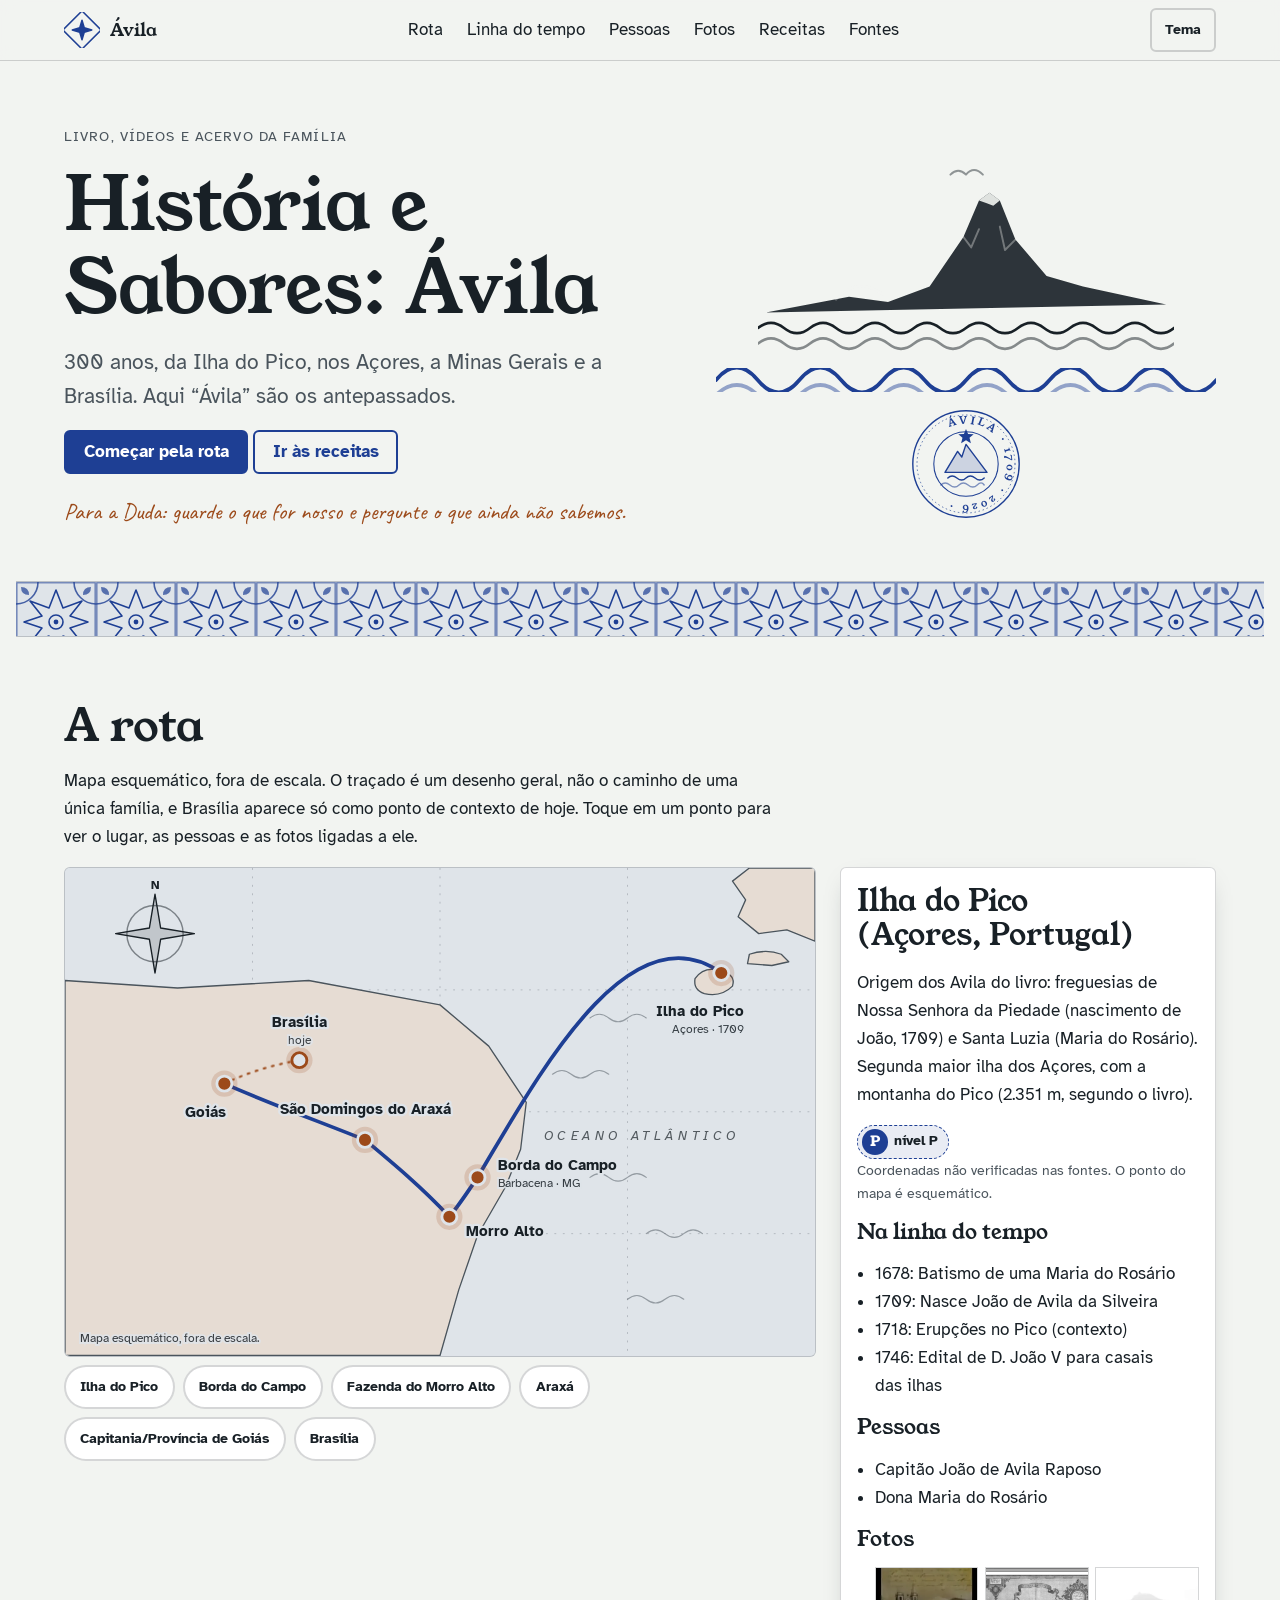
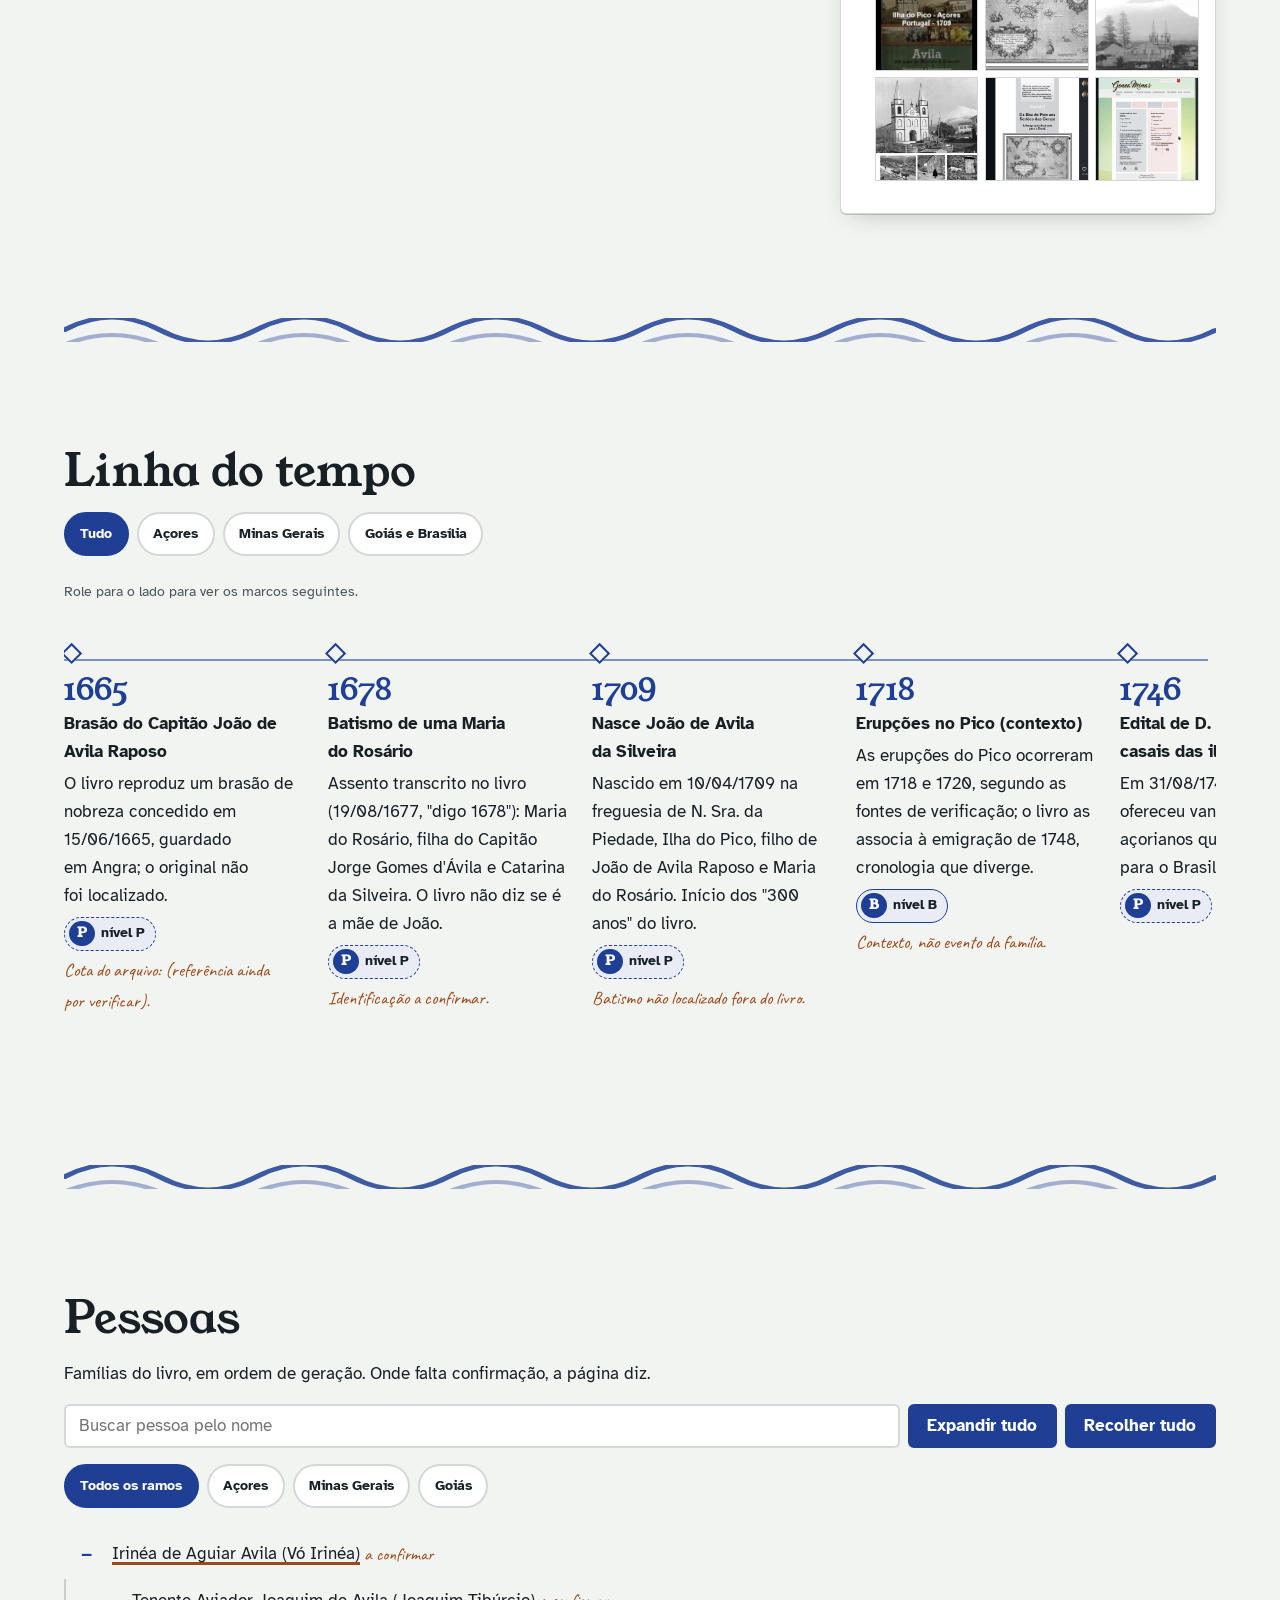
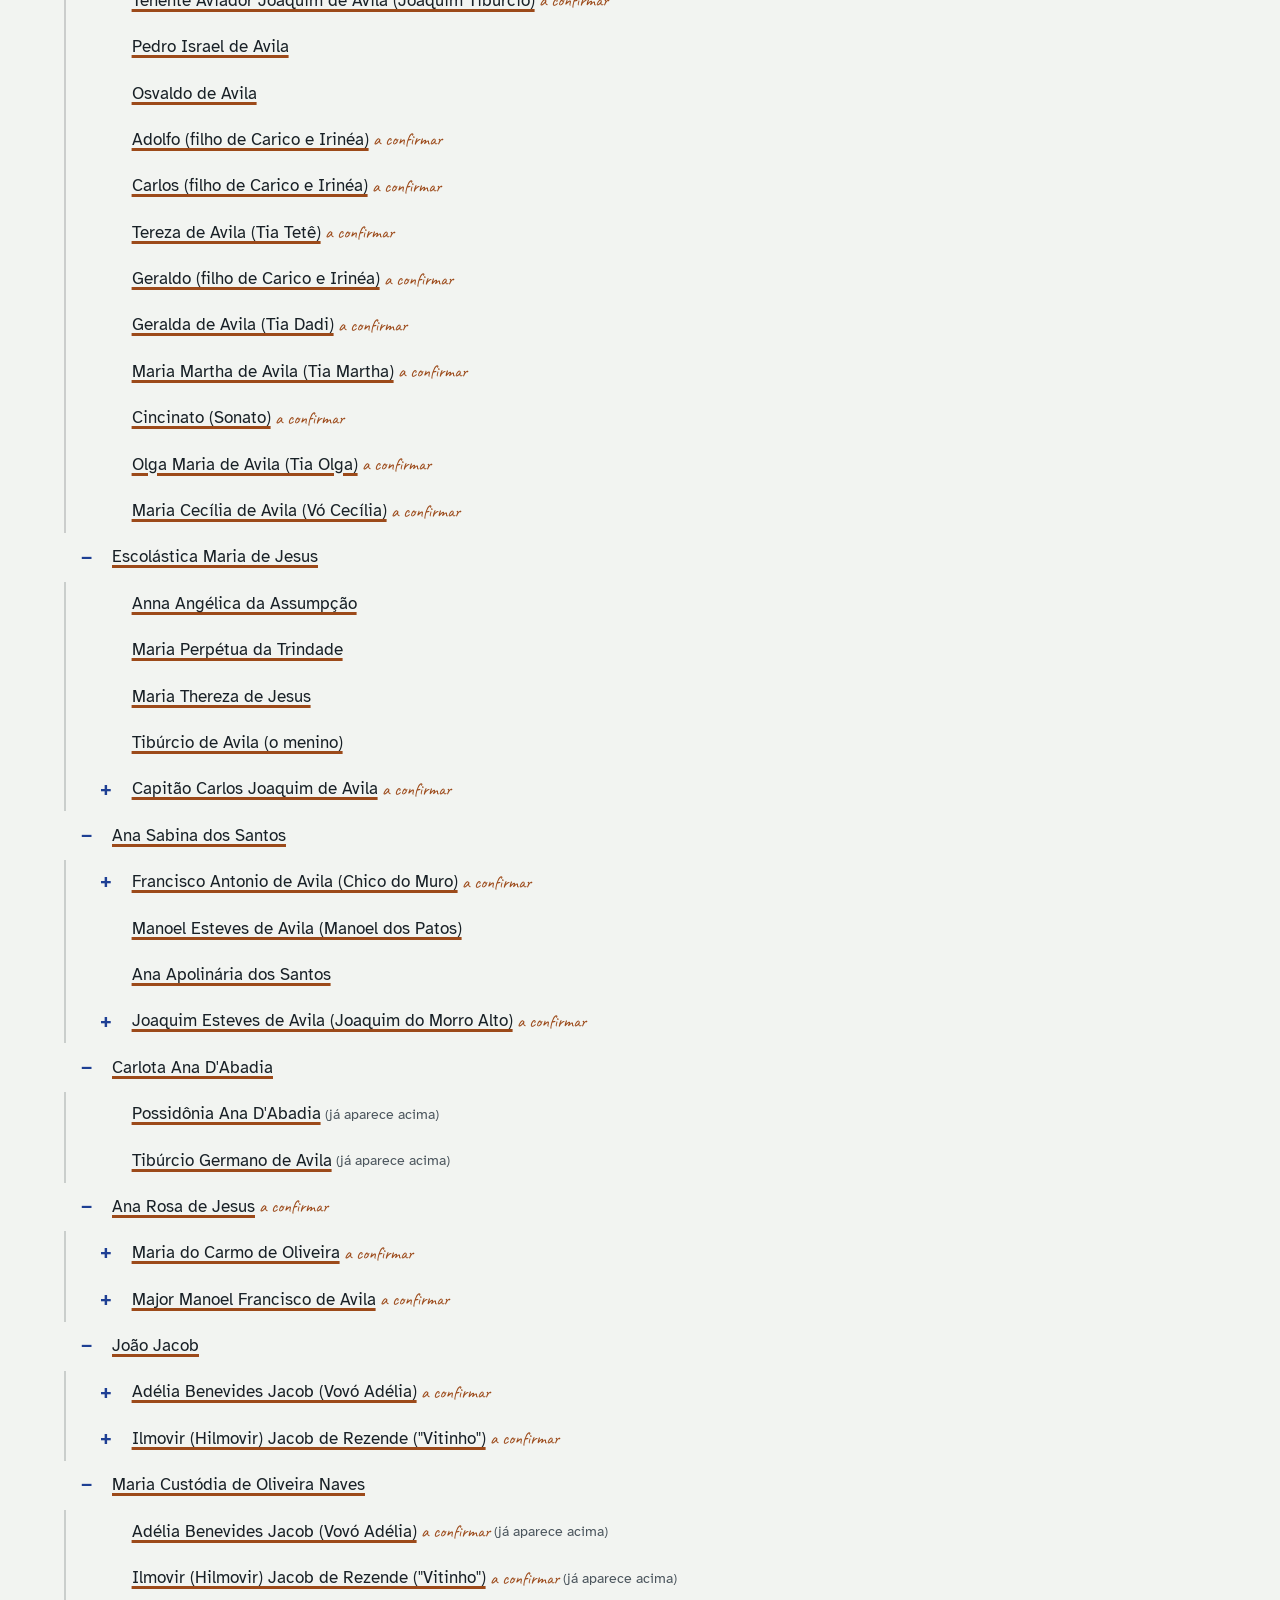
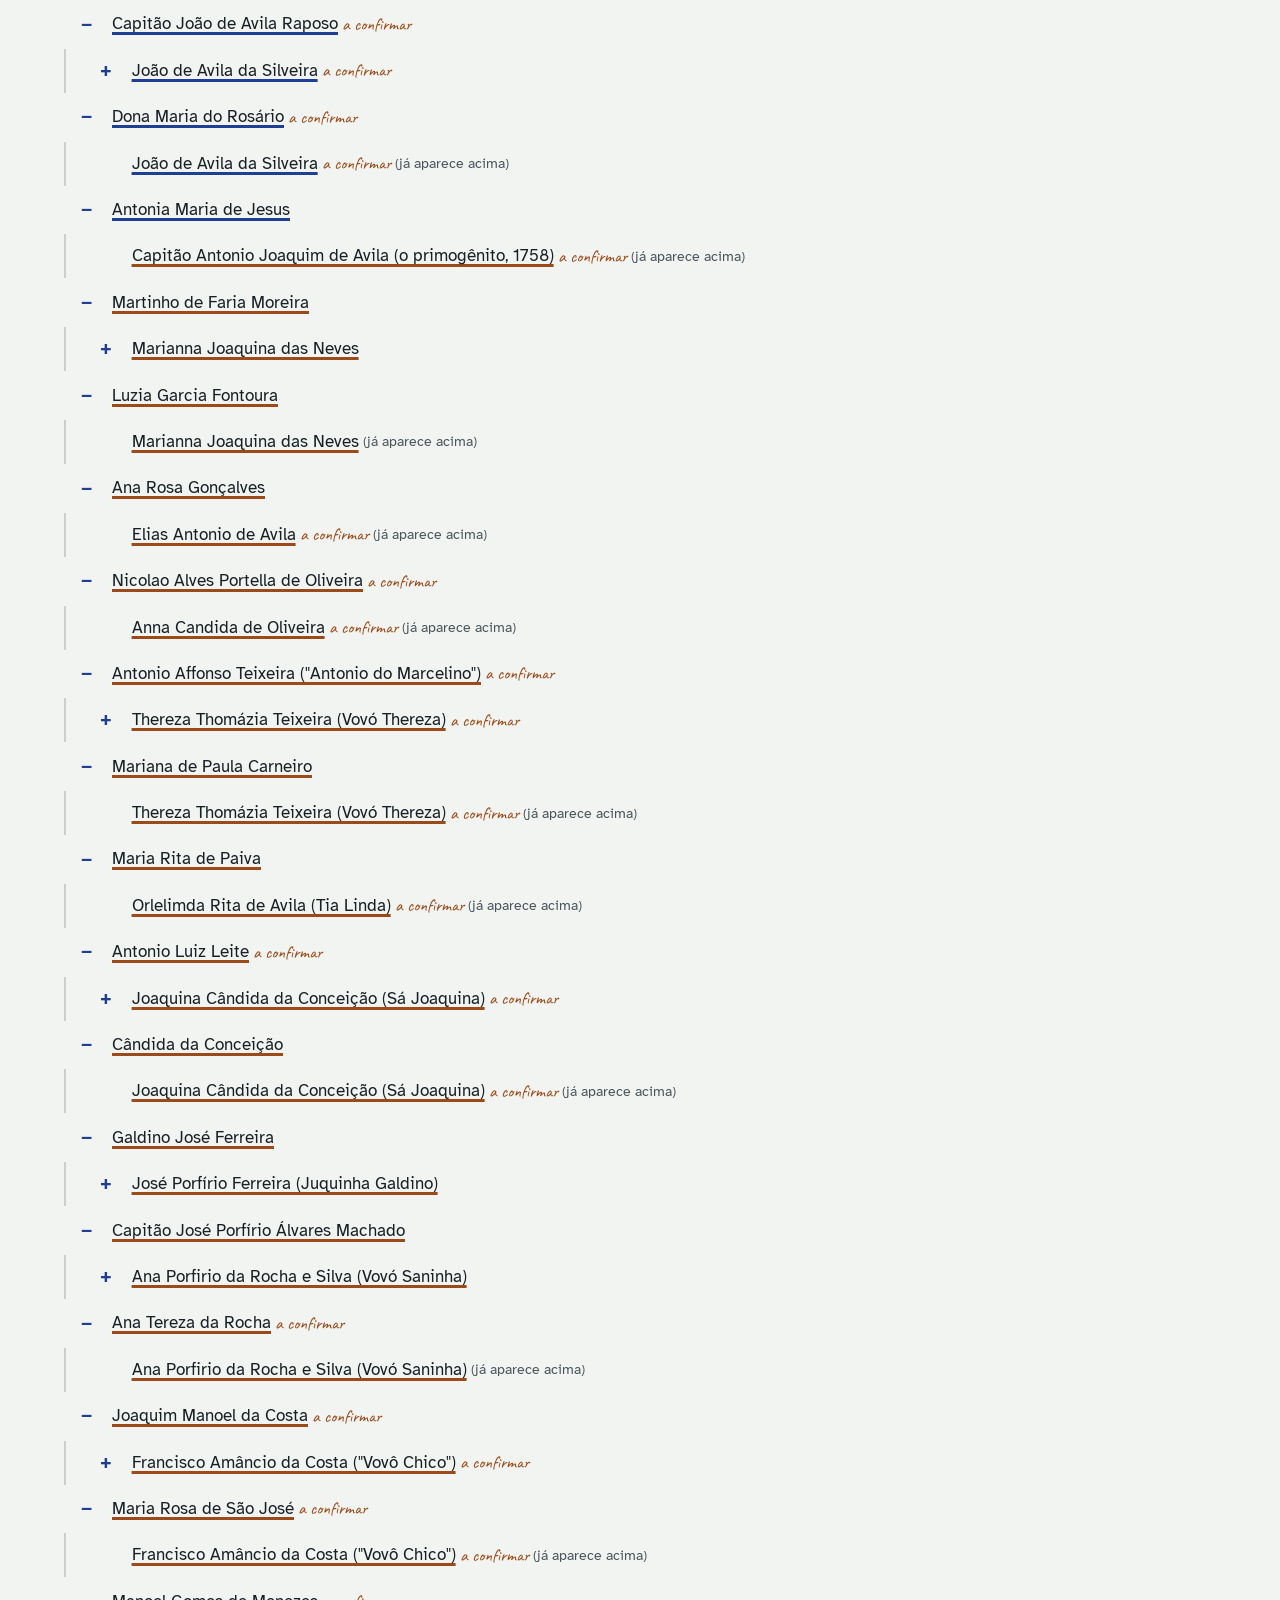
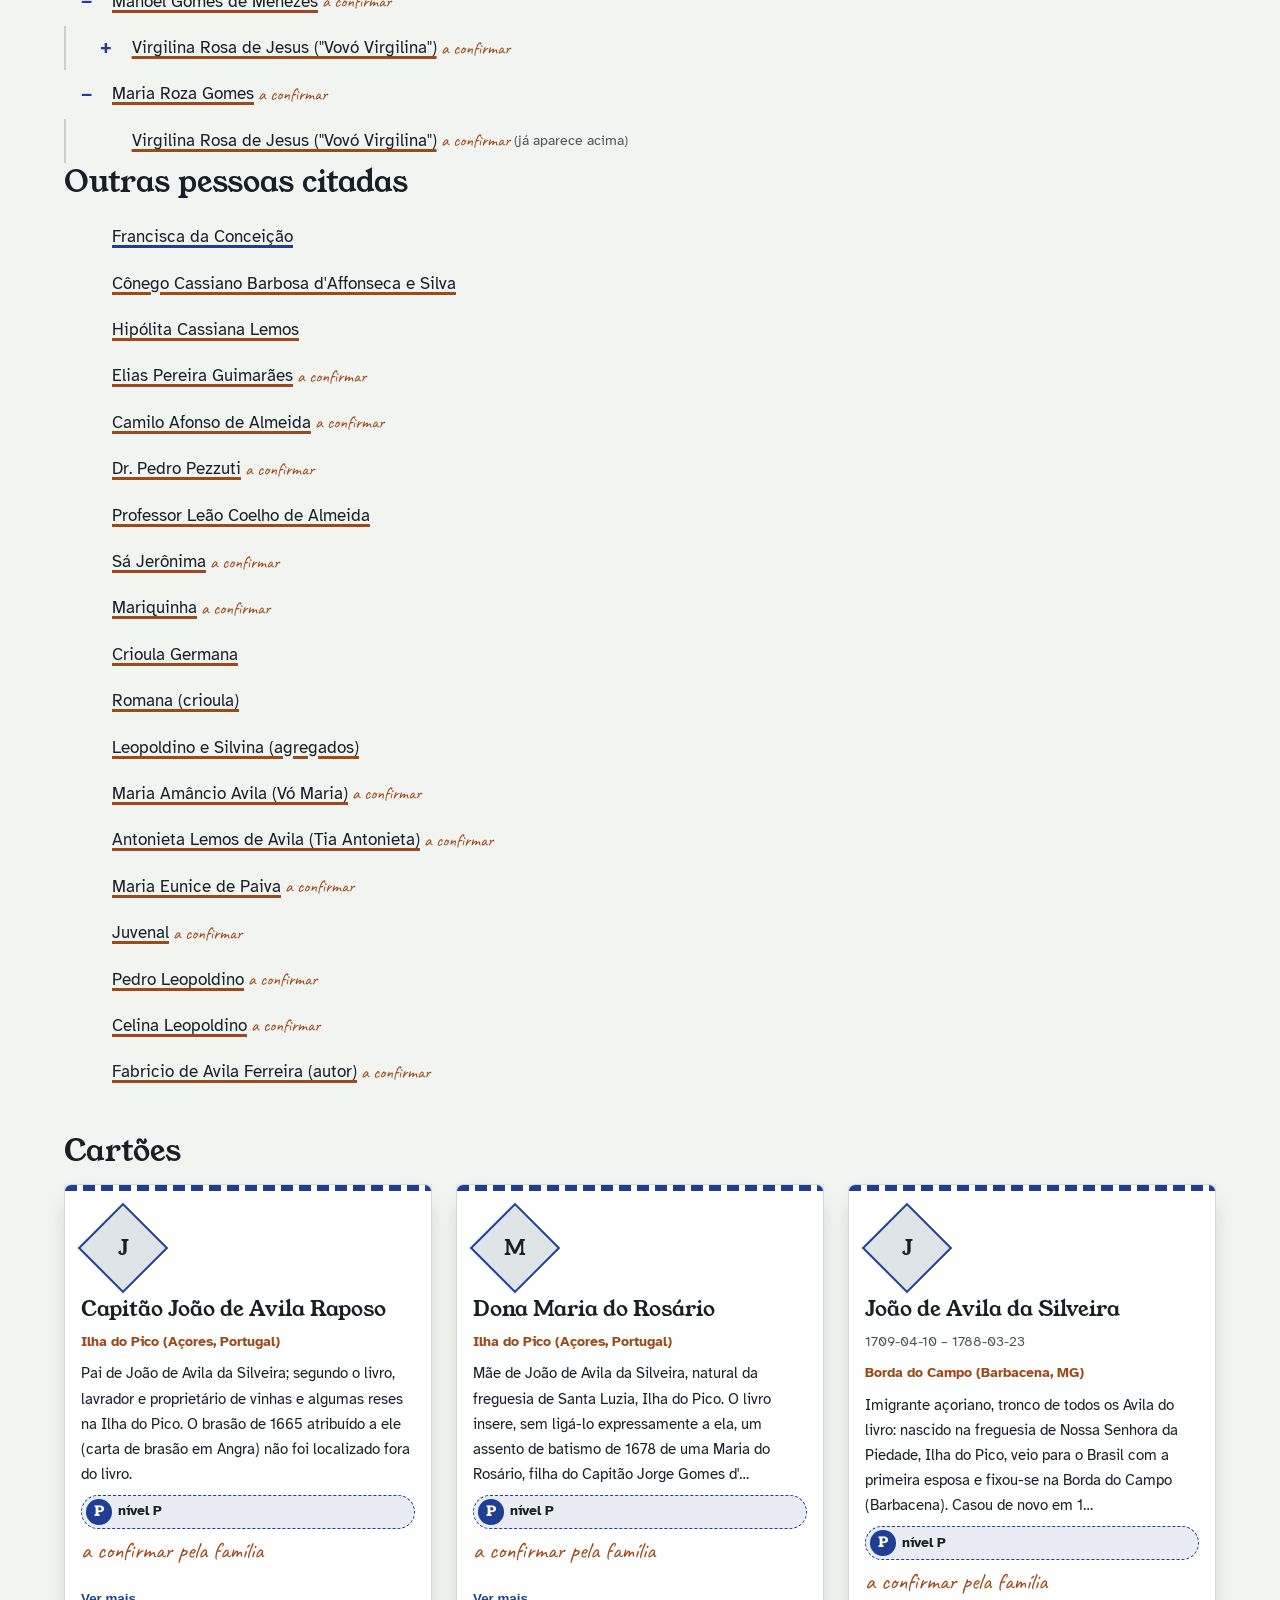
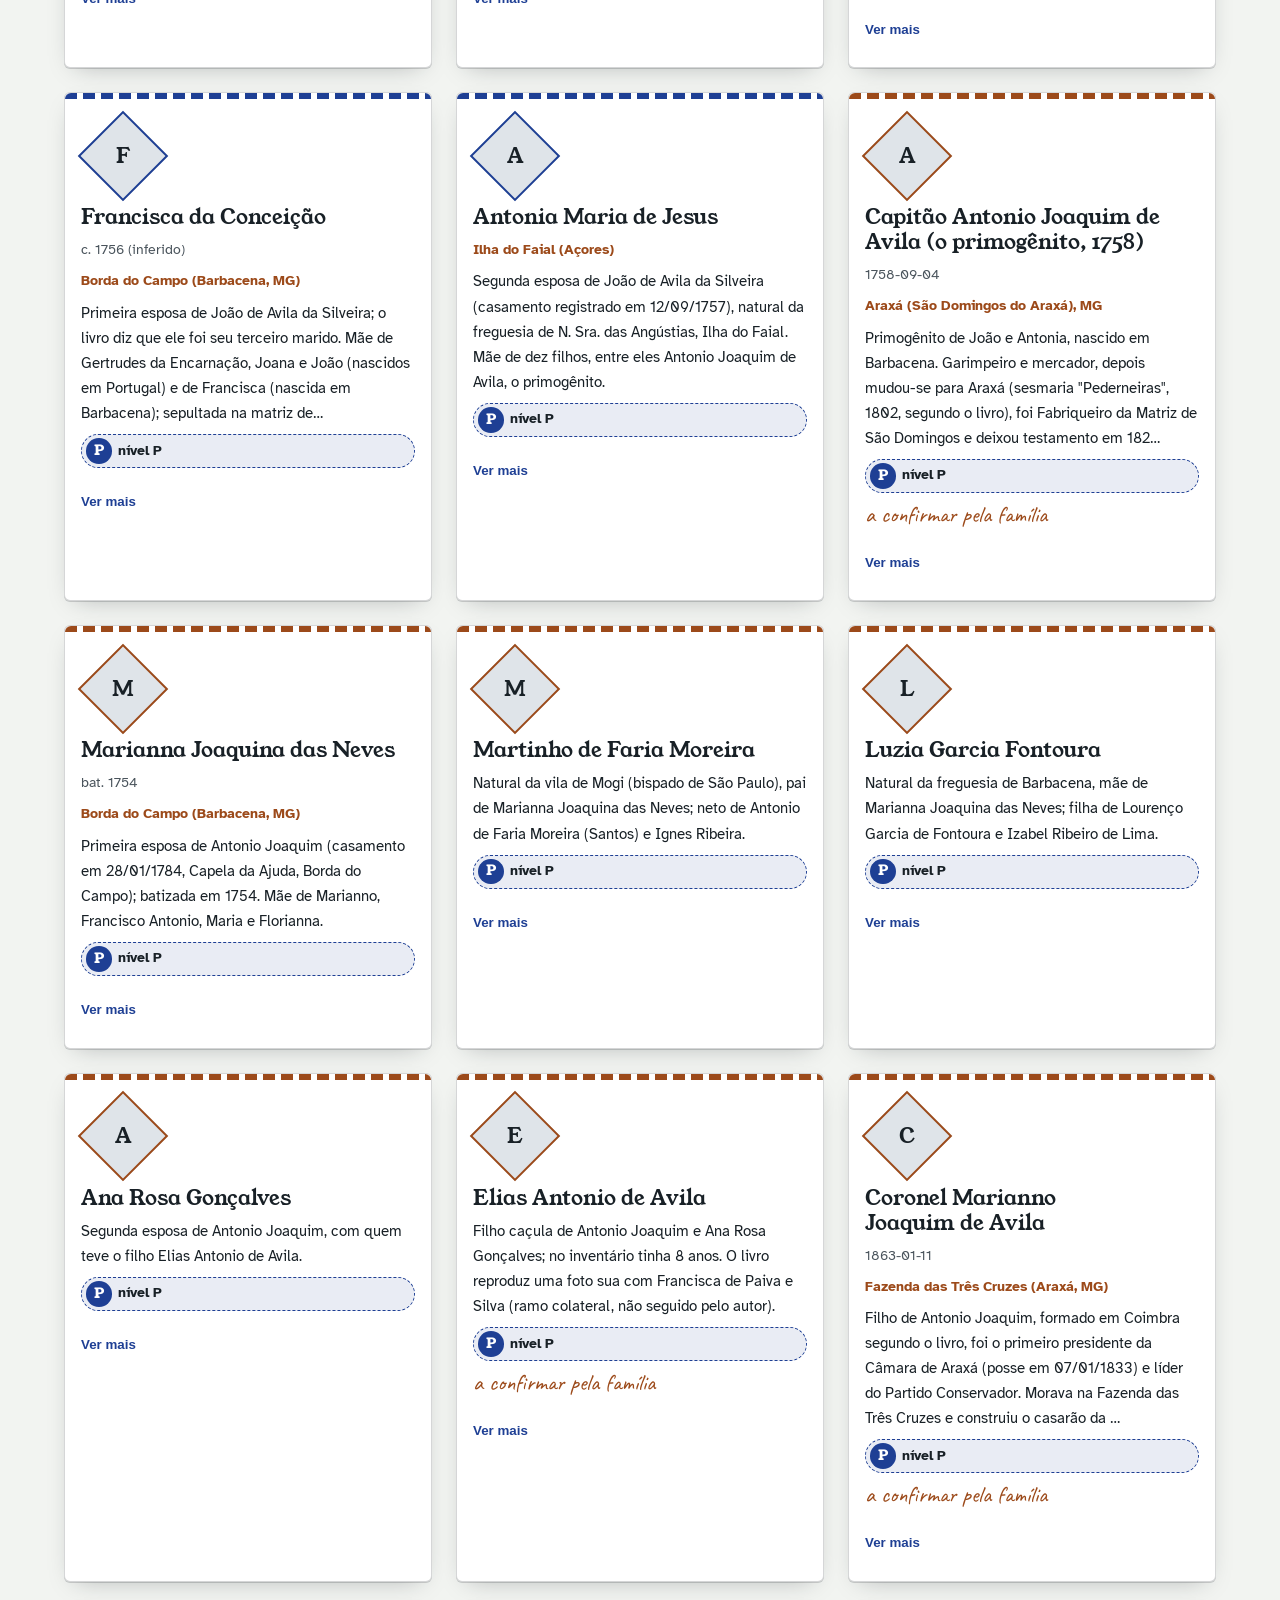
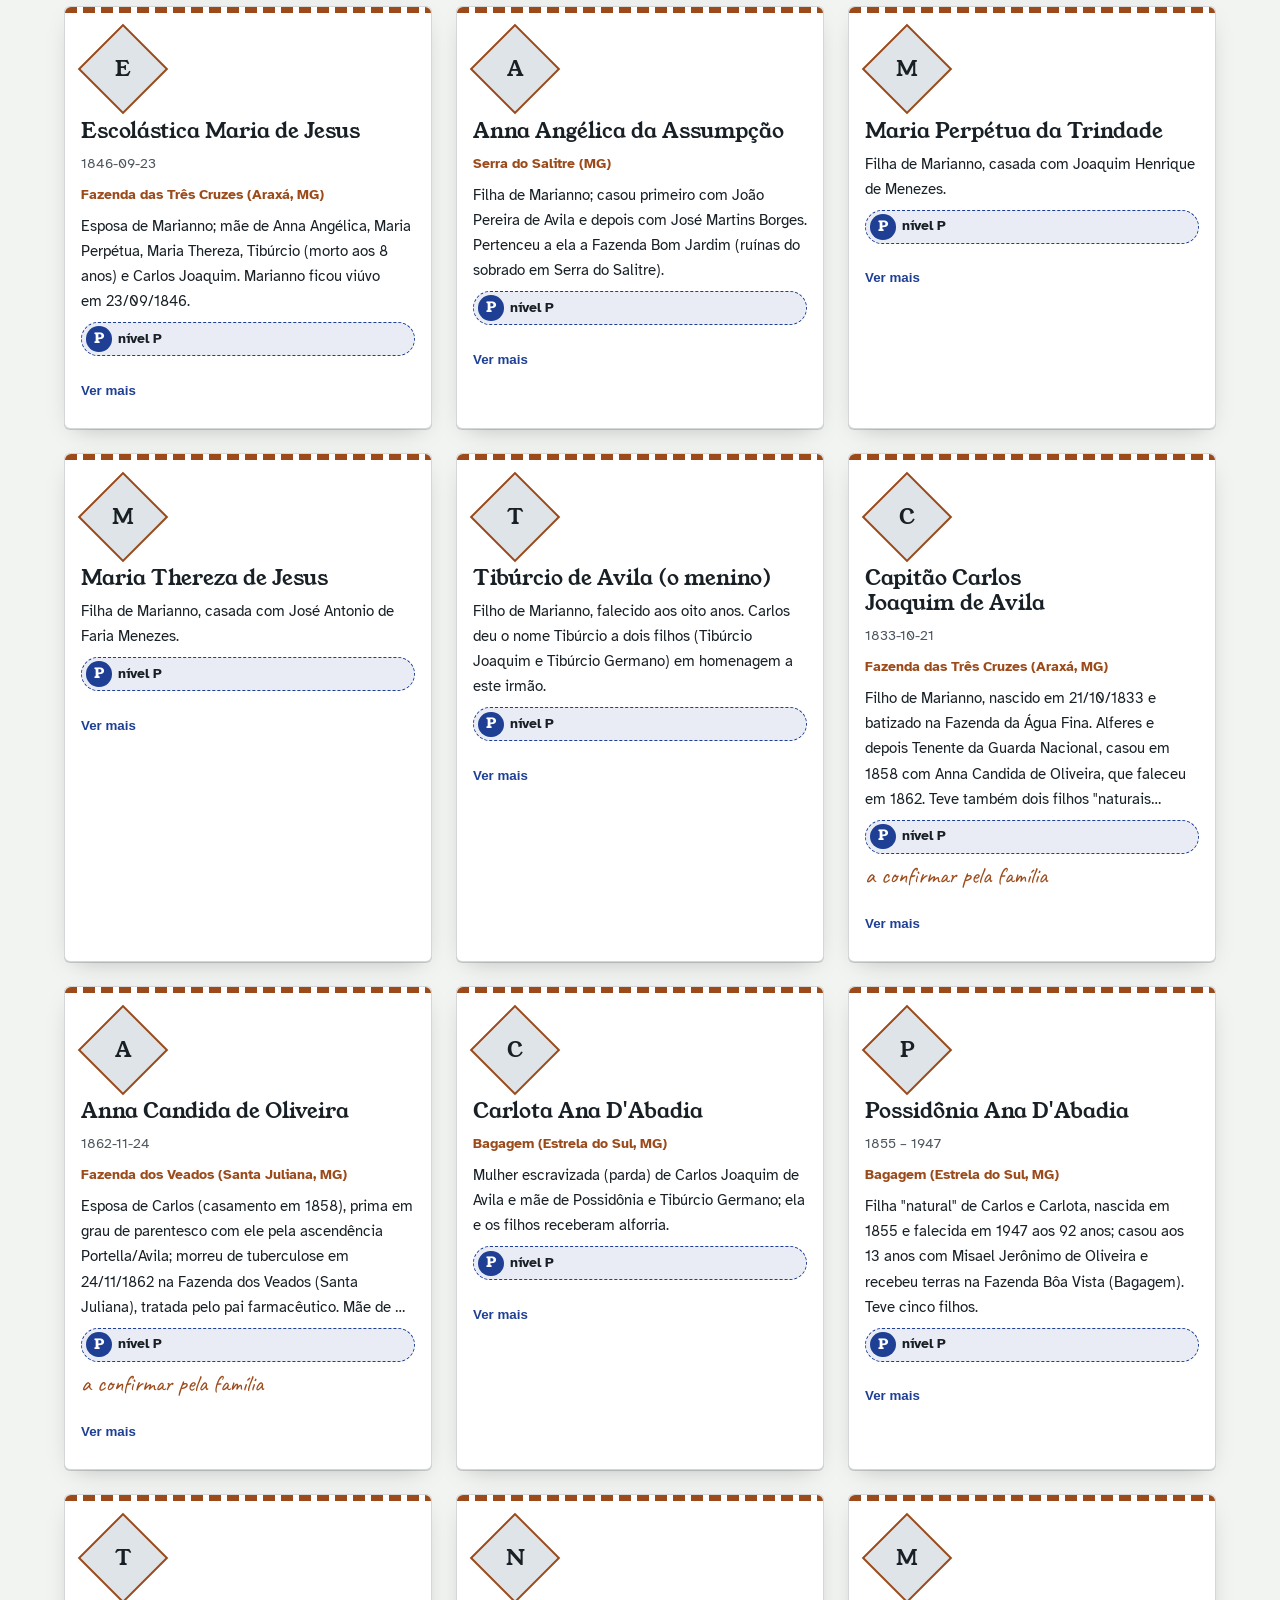
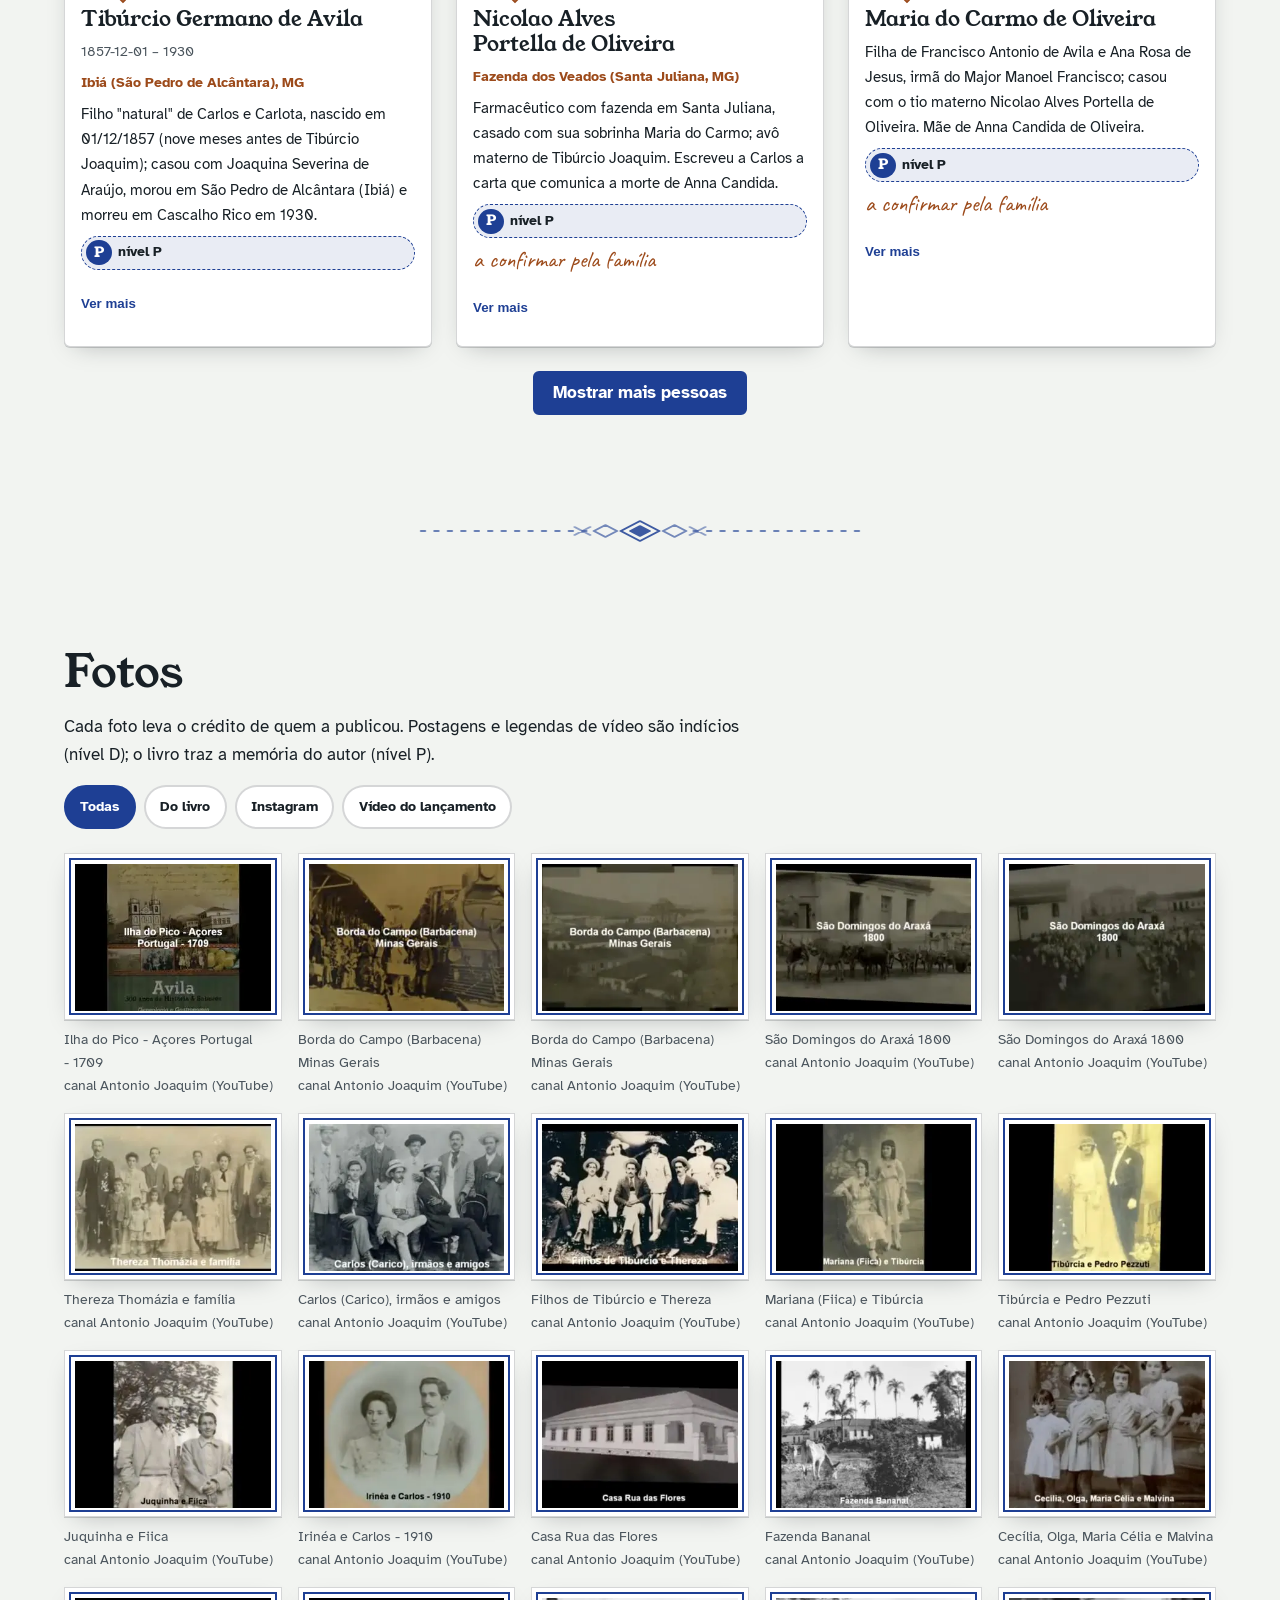
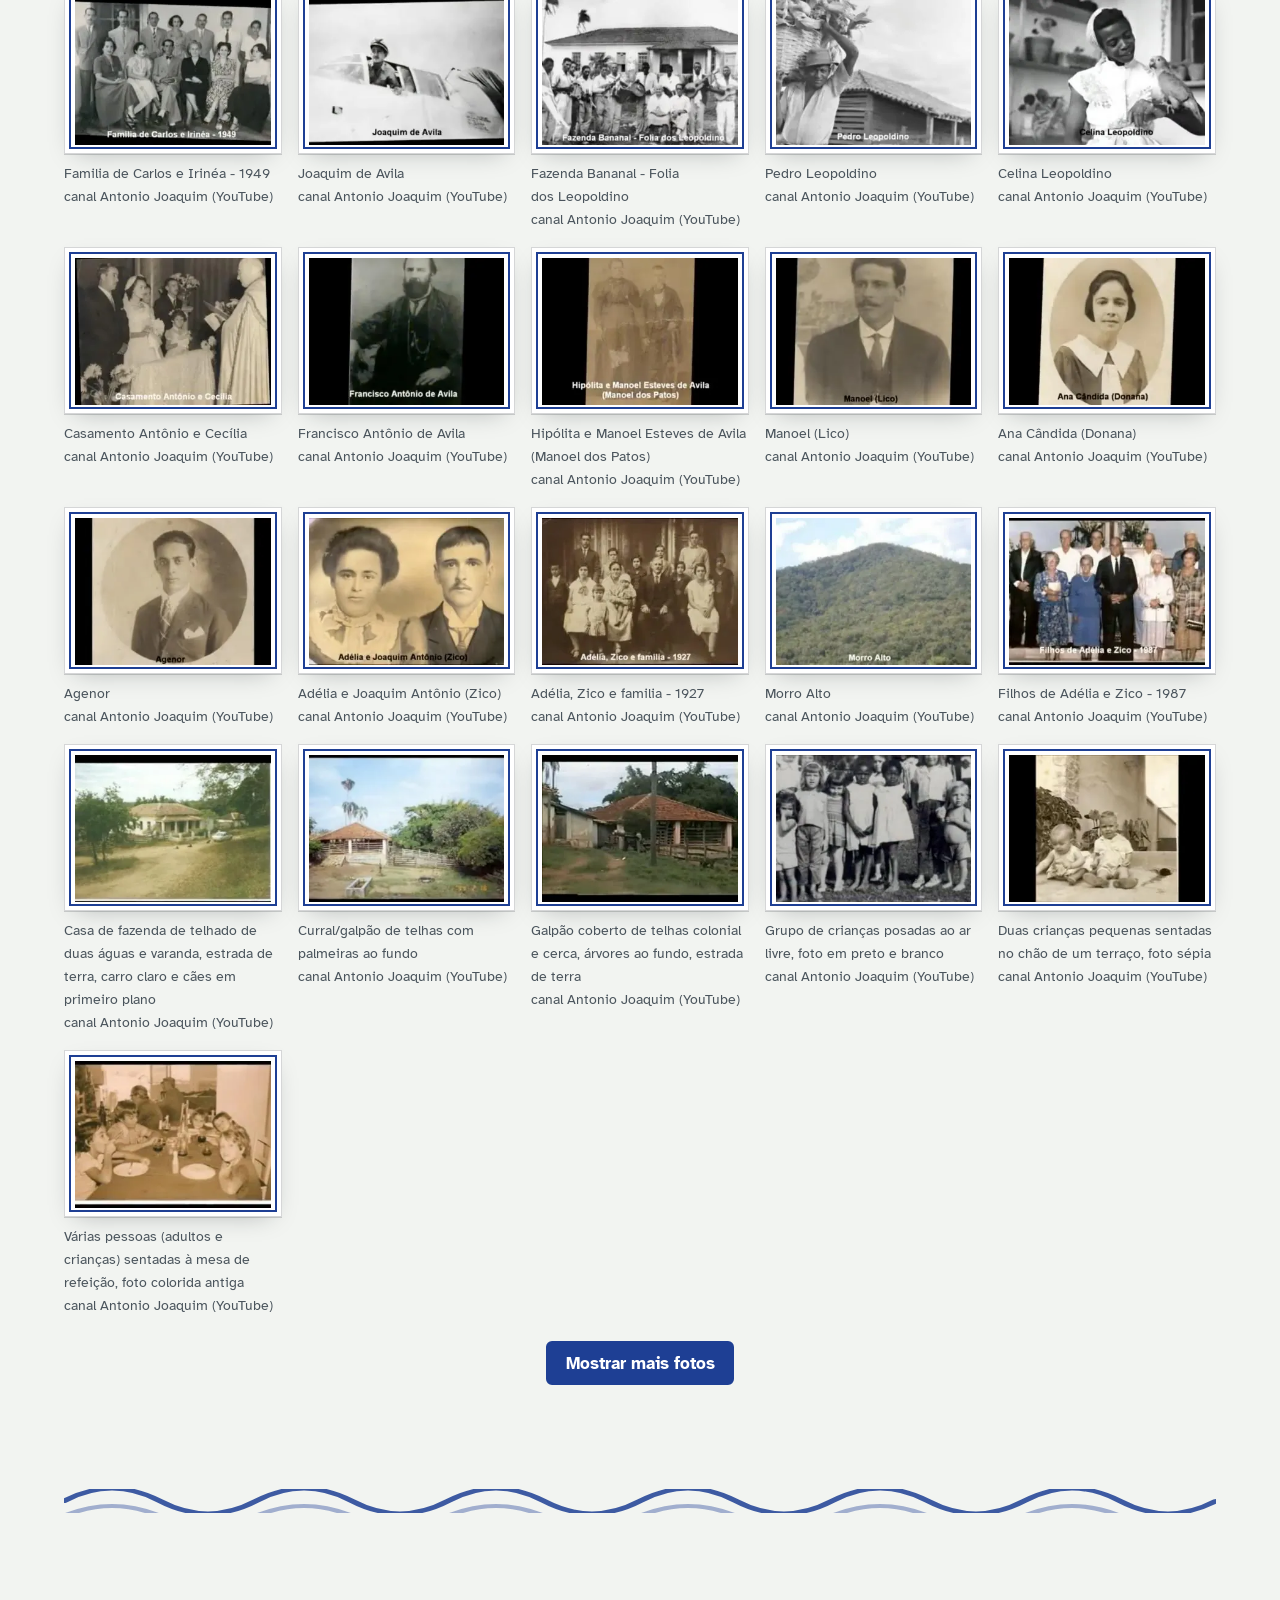
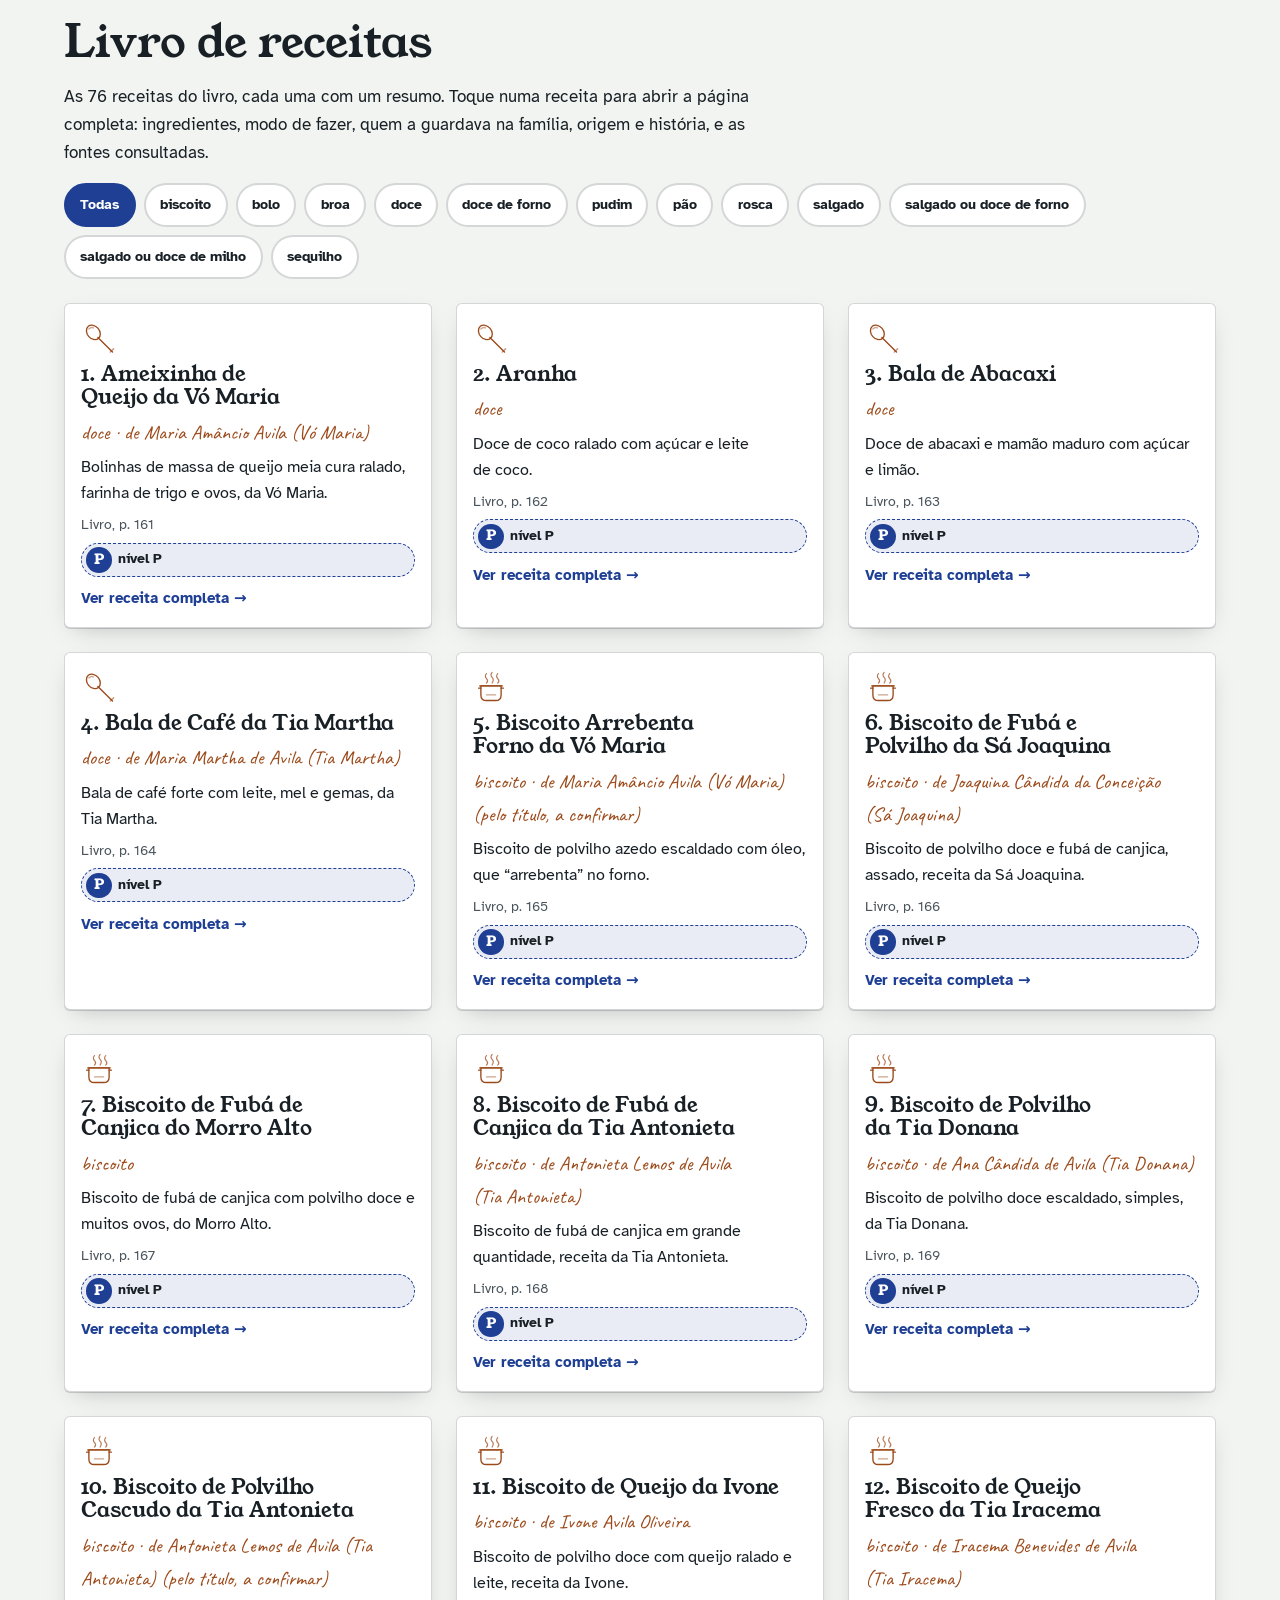
==== commit fbf4d718: "Receitas: cartões com resumo e página completa por receita (ingredientes, modo de fazer, pessoa, his" ====
--- a/index.html
+++ b/index.html
@@ -337,6 +337,35 @@
 .rec .cat{font-family:var(--f-mao);font-size:1.25rem;color:var(--barro);margin:0}
 .rec ul{margin:0;padding-left:1.1rem;font-size:.95rem}
 .nota-ig{font-size:var(--t-p);color:var(--tinta-2);margin:0}
+.rec{position:relative;text-decoration:none;color:inherit}
+.rec .resumo{margin:0;font-size:.98rem}
+.rec .ver{font-weight:600;color:var(--mar);margin:.2rem 0 0;font-size:.95rem}
+.rec:hover,.rec:focus-visible{border-color:var(--barro)}
+.rec:hover .ver{text-decoration:underline}
+main.em-receita>:not(#rec-pag){display:none}
+.rec-pag{padding-block:var(--s5)}
+.rec-pag h1{font-size:var(--t-3);margin:.3rem 0}
+.rec-pag h2{font-size:var(--t-2);margin:var(--s5) 0 var(--s2)}
+.rec-pag h3{font-size:var(--t-1);margin:var(--s3) 0 var(--s2)}
+.rec-pag .lead{font-size:var(--t-1);margin:var(--s2) 0}
+.rec-pag .voltar{display:inline-block;margin-bottom:var(--s3);font-weight:600}
+.rec-pag .corpo-rec{display:grid;gap:var(--s3);max-width:46rem}
+.rec-pag .corpo-rec ul{margin:0;padding-left:1.2rem}
+.rec-pag .corpo-rec li{margin:.15rem 0}
+.rec-pag .texto p,.rec-pag .texto ul{max-width:46rem;margin:.6rem 0}
+.rec-pag .texto ul{padding-left:1.2rem}
+.rec-pag .cartao-rec{background:var(--papel);border:1px solid var(--linha);border-radius:var(--raio);padding:var(--s3);box-shadow:var(--sombra);max-width:46rem;margin:var(--s2) 0}
+.rec-pag .cartao-rec p{margin:.3rem 0}
+.rec-pag .similares{display:flex;flex-wrap:wrap;gap:.5rem;list-style:none;padding:0}
+.rec-pag .similares a{display:inline-block;padding:.5rem .8rem;min-height:44px;border:1px solid var(--linha);border-radius:var(--raio);background:var(--papel)}
+.rec-pag .fontes{max-width:46rem;padding-left:1.4rem;overflow-wrap:anywhere}
+.rec-pag .fontes li{margin:.5rem 0;font-size:.95rem}
+.rec-pag .aguarde{color:var(--tinta-2)}
+.rec-pag a{overflow-wrap:anywhere}
+.rec-pag h1:focus:not(:focus-visible){outline:none}
+.cit{font-size:.7em;color:var(--tinta-2);white-space:nowrap}
+.rec-pag .navrec{display:flex;justify-content:space-between;gap:var(--s3);flex-wrap:wrap;margin-top:var(--s5)}
+
 .legenda-niveis{display:grid;gap:var(--s2);list-style:none;padding:0;margin:var(--s3) 0}
 .legenda-niveis li{display:flex;gap:.75rem;align-items:center;flex-wrap:wrap}
 .rodape{padding-block:var(--s6);border-top:1px solid var(--linha);display:grid;gap:var(--s3)}
@@ -538,6 +567,7 @@
   </div>
 </header>
 <main id="main">
+<article class="conteudo rec-pag" id="rec-pag" hidden aria-live="polite"></article>
 <section class="heroi" id="topo" aria-labelledby="t-heroi">
   <div class="heroi__grade">
     <div>
@@ -724,7 +754,7 @@
 <svg class="divisor" aria-hidden="true" viewBox="0 0 600 24" preserveAspectRatio="none"><use href="#orn-divisor-ondas"/></svg>
 <section class="secao" id="receitas" aria-labelledby="t-rec">
   <h2 id="t-rec">Livro de receitas</h2>
-  <p>As 76 receitas do livro, com quem as guarda e os ingredientes citados. As quantidades e o modo de fazer ficam no livro impresso.</p>
+  <p>As 76 receitas do livro, cada uma com um resumo. Toque numa receita para abrir a página completa: ingredientes, modo de fazer, quem a guardava na família, origem e história, e as fontes consultadas.</p>
   <div class="filtros" id="f-rec" role="group" aria-label="Filtrar receitas por tipo"></div>
   <div class="receitas" id="rec-lista"></div>
 </section>
@@ -802,7 +832,7 @@
  D.vivoFoto={};D.rel.fotos.forEach(function(f){D.vivoFoto[f.id]=f});
  D.imgs=D.img.map(function(f){var r=D.vivoFoto[f.id]||{};f.mini=f.arquivo;f.possivelmente_vivos=!!f.possivelmente_vivos;f.lugar_id=r.lugar_id;return f});
  D.iById={};D.imgs.forEach(function(f){D.iById[f.id]=f});
- lugaresLista();tempo();arvore();cartoes();galeria();receitas();divergencias();painelLugar('pico',true);
+ lugaresLista();tempo();arvore();cartoes();galeria();receitas();divergencias();painelLugar('pico',true);rota();
 }
 function tempo(){
  var cur='todos';
@@ -888,10 +918,62 @@
  function draw(){$('#rec-lista').innerHTML=D.rec.filter(function(r){return cur==='todos'||r.categoria===cur}).map(function(r){
   var q=r.quem_cita||{};var pp=q.pessoa_id&&D.pById[q.pessoa_id];var quem=q.nome_no_livro||(pp&&!pp.possivelmente_vivo?pp.nome:null);
   var ig=(r.instagram||[]).filter(function(i){return i.vinculo==='Confirmado'||i.vinculo==='Provável'});
-  return '<article class="rec"><svg aria-hidden="true" style="width:36px;height:36px;color:var(--barro)"><use href="#orn-'+(r.categoria==='rosca'?'rosca':r.categoria==='bolo'||r.categoria==='doce'?'colher':'panela')+'"/></svg><h3>'+esc(r.numero+'. '+r.nome)+'</h3><p class="cat">'+esc(r.categoria)+(quem?' · de '+esc(quem):'')+'</p><ul>'+(r.ingredientes_resumo||[]).map(function(i){return '<li>'+esc(i)+'</li>'}).join('')+'</ul><p class="nota-ig">Livro, p. '+esc(r.pagina_impressa||'?')+'</p>'+(ig.length?'<p class="nota-ig">Há postagem do autor ligada a esta receita (indício, nível D).</p>':'')+selo(r.nivel_evidencia)+'</article>'}).join('')}
+  return '<a class="rec" href="#receita/'+esc(r.id)+'"><svg aria-hidden="true" style="width:36px;height:36px;color:var(--barro)"><use href="#orn-'+(r.categoria==='rosca'?'rosca':r.categoria==='bolo'||r.categoria==='doce'?'colher':'panela')+'"/></svg><h3>'+esc(r.numero+'. '+r.nome)+'</h3><p class="cat">'+esc(r.categoria)+(quem?' · de '+esc(quem)+(q.tem_etiqueta_no_livro===false?' (pelo título, a confirmar)':''):'')+'</p><p class="resumo">'+esc(r.resumo_curto||'')+'</p><p class="nota-ig">Livro, p. '+esc(r.pagina_impressa||'?')+'</p>'+selo(r.nivel_evidencia)+'<p class="ver">Ver receita completa →</p></a>'}).join('')}
  filtros($('#f-rec'),cats.map(function(c){return [c,c==='todos'?'Todas':c]}),cur,function(v){cur=v;draw()});draw()}
+
+// página de cada receita
+var RD=null,rYBack=null,rAtual=null;
+function carregaDet(){return RD||(RD=fetch('dados/receitas_detalhe.json').then(function(r){if(!r.ok)throw new Error('detalhe');return r.json()}).catch(function(e){RD=null;throw e}))}
+function trimUrl(u){var t='';while(/[.,;:]$/.test(u)||(/\)$/.test(u)&&(u.match(/\(/g)||[]).length<(u.match(/\)/g)||[]).length)){t=u.slice(-1)+t;u=u.slice(0,-1)}return [u,t]}
+function inl(t){var x=esc(t||'');
+ x=x.replace(/`([^`]+)`/g,'<code>$1</code>').replace(/\*\*([^*]+)\*\*/g,'<strong>$1</strong>').replace(/(^|[^*\w])\*([^*\n]+)\*(?!\w)/g,'$1<em>$2</em>');
+ x=x.replace(/\[(\d+(?:\s*[,;]\s*\d+)*)(?:\s*,\s*([A-DP]))?\]/g,function(m,n,l){return '<sup class="cit">['+n.replace(/\s+/g,'')+(l?' · '+l:'')+']</sup>'});
+ x=x.replace(/(https?:\/\/[^\s<"]+)/g,function(m){var r=trimUrl(m);return '<a href="'+r[0]+'" target="_blank" rel="noopener noreferrer">'+r[0].replace(/^https?:\/\/(www\.)?/,'').slice(0,60)+(r[0].length>70?'…':'')+'</a>'+r[1]});
+ return x}
+function md(t){if(!t)return '';var out=[],ul=[];
+ function fl(){if(ul.length){out.push('<ul>'+ul.map(function(l){return '<li>'+inl(l)+'</li>'}).join('')+'</ul>');ul=[]}}
+ t.split(/\n/).forEach(function(l){if(/^\s*[-*] /.test(l)){ul.push(l.replace(/^\s*[-*] /,''));return}fl();if(l.trim())out.push('<p>'+inl(l.trim())+'</p>')});fl();return out.join('')}
+function sec(tit,corpo,cls){return corpo?'<h2>'+esc(tit)+'</h2><div class="texto'+(cls?' '+cls:'')+'">'+corpo+'</div>':''}
+function fonteNivel(r){var m=/N[íi]vel[:\s*]*([A-DP])\b/.exec(r||'');return m?m[1]:null}
+function recPagina(id,det){
+ var r=D.rec.filter(function(x){return x.id===id})[0],el=$('#rec-pag');
+ if(!r){el.innerHTML='<a class="voltar" href="#receitas">← Voltar ao livro de receitas</a><h1>Receita não encontrada</h1>';return}
+ var q=r.quem_cita||{},pp=q.pessoa_id&&D.pById[q.pessoa_id],vivo=pp&&pp.possivelmente_vivo;
+ var h='<a class="voltar" href="#receitas">← Voltar ao livro de receitas</a><p class="etiqueta">Receita '+esc(r.numero)+' · '+esc(r.categoria)+' · Livro, p. '+esc(r.pagina_impressa||'?')+'</p><h1>'+esc(r.nome)+'</h1><p class="lead">'+esc(r.resumo_curto||'')+'</p>'+selo(r.nivel_evidencia);
+ if(!det){h+='<p class="aguarde">Carregando a receita…</p>';el.innerHTML=h;return}
+ var d=det[id]||{};
+ h+='<h2>Ingredientes e modo de fazer</h2><div class="corpo-rec">'+(d.corpo||[]).map(function(b){return b.t==='ing'?'<ul class="ingredientes">'+b.itens.map(function(i){return '<li>'+esc(i)+'</li>'}).join('')+'</ul>':b.t==='sub'?'<h3>'+esc(b.texto||b.titulo||'')+'</h3>':'<p>'+inl(b.texto)+'</p>'}).join('')+'</div><p class="nota-ig">Transcrita do livro, com as medidas e as palavras da época, sem adaptação.</p>';
+ if((d.notas_leitura||[]).length)h+='<div class="cartao-rec"><p class="etiqueta">Dúvidas da transcrição</p>'+d.notas_leitura.map(function(n){return '<p class="mao">'+inl(n)+'</p>'}).join('')+'</div>';
+ var fam='';
+ if((d.etiqueta||[]).length)fam+='<div class="cartao-rec"><p class="etiqueta">Quem guarda a receita, segundo o livro</p>'+d.etiqueta.map(function(e){return '<p>'+inl(e)+'</p>'}).join('')+'</div>';
+ else if(q.nome_no_livro||q.nota||pp)fam+='<div class="cartao-rec"><p class="etiqueta">Quem guarda a receita</p><p>'+esc(q.nome_no_livro||(pp&&!vivo?pp.nome:'Pessoa da família'))+'</p>'+(q.nota?'<p>'+inl(q.nota)+'</p>':'')+'</div>';
+ else fam+='<div class="cartao-rec"><p class="etiqueta">Quem guarda a receita</p><p>O livro não atribui esta receita a uma pessoa.</p></div>';
+ if(pp&&!vivo){fam+='<div class="cartao-rec"><p class="etiqueta">Na árvore da família</p><p><strong>'+esc(pp.nome)+'</strong>'+(pp.nascimento||pp.morte?' ('+esc((pp.nascimento||'?').slice(0,4)+'–'+(pp.morte||'').slice(0,4))+')':'')+(pp.lugar&&D.lById[pp.lugar]?' · '+esc(D.lById[pp.lugar].nome):'')+'</p>'+(pp.resumo?'<p>'+inl(pp.resumo)+'</p>':'')+'<p><a href="#pessoas">Ver na seção Pessoas</a> '+selo(pp.evidencia)+'</p></div>'}
+ var lg=r.lugar_id&&D.lById[r.lugar_id];if(lg)fam+='<p class="nota-ig">Lugar ligado à receita: '+esc(lg.nome)+'.</p>';
+ h+='<h2>Quem a guardava na família</h2>'+fam;
+ h+='<p class="nota-ig">As seções abaixo são notas da pesquisa feita pelo estudo (não são do livro); cada afirmação traz o nível da fonte.</p>'+sec('O que a receita é',md(d.oque))+sec('Origem e história',md(d.origem))+sec('Variações regionais',md(d.variacoes))+sec('Na história da família',md(d.familia))+sec('Divergências e dúvidas',md(d.diverg))+sec('Perguntas abertas',md(d.perguntas))+sec('Cruzamento com o Instagram do autor',md(d.instagram_nota));
+ var ig=(r.instagram||[]);if(ig.length)h+='<h2>Postagens do autor ligadas a esta receita</h2><div class="texto">'+ig.map(function(i){return '<p>'+esc(i.data||'')+' · vínculo: '+esc(i.vinculo)+'. '+esc(i.nota||'')+' '+selo(i.nivel_evidencia)+'</p>'}).join('')+'</div>';
+ var par=(d.parecidas||[]).map(function(n){return D.rec.filter(function(x){return +x.numero===n})[0]}).filter(Boolean);
+ if(par.length)h+='<h2>Receitas parecidas no livro</h2><ul class="similares">'+par.map(function(x){return '<li><a href="#receita/'+esc(x.id)+'">'+esc(x.numero+'. '+x.nome)+'</a></li>'}).join('')+'</ul>';
+ if((d.fontes||[]).length)h+='<h2>Fontes consultadas</h2><ol class="fontes">'+d.fontes.map(function(f){var tem=/https?:\/\//.test(f.ref||'');var ex='';if(f.url&&!tem)ex+=' '+inl(f.url);if(f.nivel&&!fonteNivel(f.ref))ex+=' <strong>Nível '+esc(f.nivel)+'.</strong>';if(f.nota&&!/N[íi]vel/.test(f.ref||''))ex+=' '+inl(f.nota);if(f.consulta)ex+=' <span class="nota-ig">Consulta: '+inl(f.consulta)+'</span>';return '<li id="rf-'+f.n+'">'+inl(f.ref)+ex+'</li>'}).join('')+'</ol>'+((d.fontes_extra||[]).length?d.fontes_extra.map(function(x){return '<p class="nota-ig">'+inl(x)+'</p>'}).join(''):'')+'<p class="nota-ig">Níveis de evidência: A revisão sistemática; B estudo revisado por pares ou documento oficial; C especialista sem dados; D imprensa, enciclopédia ou rede social; P memória pessoal ou do livro. “[referência não verificada]” marca o que ainda precisa ser conferido.</p>';
+ var i=D.rec.indexOf(r),a=D.rec[i-1],b=D.rec[i+1];
+ h+='<nav class="navrec" aria-label="Outras receitas">'+(a?'<a href="#receita/'+esc(a.id)+'">← '+esc(a.numero+'. '+a.nome)+'</a>':'<span></span>')+(b?'<a href="#receita/'+esc(b.id)+'">'+esc(b.numero+'. '+b.nome)+' →</a>':'')+'</nav>';
+ el.innerHTML=h}
+function rota(){
+ var m=/^#receita\/(rec-\d+)$/.exec(location.hash),main=$('#main'),el=$('#rec-pag');
+ if(m){
+  if(!main.classList.contains('em-receita'))rYBack=window.scrollY;
+  main.classList.add('em-receita');el.hidden=false;rAtual=m[1];recPagina(m[1],null);window.scrollTo(0,0);document.title=(D.rec.filter(function(x){return x.id===m[1]})[0]||{nome:'Receita'}).nome+' · Ávila';
+  carregaDet().then(function(det){if(rAtual===m[1]){recPagina(m[1],det);var h=el.querySelector('h1');if(h){h.setAttribute('tabindex','-1');h.focus({preventScroll:true})}}}).catch(function(){if(rAtual===m[1])el.insertAdjacentHTML('beforeend','<p>Não foi possível carregar o detalhe da receita. Recarregue a página.</p>')});
+ }else if(main.classList.contains('em-receita')){
+  main.classList.remove('em-receita');el.hidden=true;rAtual=null;document.title=DT;
+  var alvo=location.hash.length>1&&document.getElementById(decodeURIComponent(location.hash.slice(1)));
+  if(alvo&&!(alvo.id==='receitas'&&rYBack!=null))alvo.scrollIntoView();else window.scrollTo(0,rYBack||0);
+ }}
+var DT=document.title;
+addEventListener('hashchange',rota);
 function divergencias(){
- var d=[['Foto da família de Zico e Adélia','1927 (livro e vídeo) ou 1928 (comentário do autor).'],['Lourival','“Lorico” no livro, “Lourico” nas postagens.'],['Antonio Luiz Leite','Com ou sem “da Silva” no nome.'],['Maria Célia e Malvina','Aparecem só numa legenda de foto, sem filiação.'],['Francisco Antônio','Mais de um homônimo; o vídeo não distingue.'],['Rua das Flores e Rua Capitão José Porfírio','Provavelmente a mesma casa, não confirmado.'],['Lico','“Manoel Antonio” na galeria e no inventário; “Manoel Joaquim” nas etiquetas de receita.'],['Marido de Iracema','O texto diz o primo “Zico”; a etiqueta de receita diz José Antonio Ferreira Junior.'],['Várias Candinhas','Candinha (filha de Tibúrcio), Donana e Anna Candida de Oliveira são pessoas diferentes.'],['Vila de Araxá','1831 numa postagem; posse da primeira Câmara em 1833 no livro.'],['Casamento de Carico e Irinéa','31/07/1910 na narrativa; 30/07/1910 no cartão das bodas de ouro.'],['Marianno no inventário','Consta “solteiro, 36 anos” embora casado com Escolástica; cronologia dos casamentos a conferir.'],['Thereza Thomázia','“Teixeira” ou “de Jesus”.'],['Joaquim Esteves','Nascido em 1857 e morto em 1940 “com 82 anos”: a conferir.'],['Nica','“Maria Cândida da Conceição” ou “Maria Cândida de Avila”; marido Hilmovir ou Ilmovir.'],['Os Portella','Nicolao Alves Portella, Ana Rosa de Jesus, Maria do Carmo e Anna Candida de Oliveira constam no livro como ascendência direta de Tibúrcio Joaquim. Ana Rosa de Jesus também aparece na árvore do Nilson como pentavó (esposa de Francisco Antonio de Avila). Para os demais, a família ainda não confirmou se a linha chega ao Nilson; por isso aparecem com aviso.'],['João de Avila da Silveira','Nascido em 1709 (livro) ou por volta de 1722 (cadastro GeneaMinas, citado numa postagem de Idelma).'],['Brasão de 1665','O livro o atribui ao Capitão João de Avila Raposo, que nasceu em 1691 segundo o GeneaMinas: o brasão seria anterior ao nascimento.'],['Folheto das bodas de ouro','A lista de filhos do folheto foi lida numa foto de resolução limitada; conferir no original.']];
+ var d=[['Foto da família de Zico e Adélia','1927 (livro e vídeo) ou 1928 (comentário do autor).'],['Lourival','“Lorico” no livro, “Lourico” nas postagens.'],['Antonio Luiz Leite','Com ou sem “da Silva” no nome.'],['Maria Célia e Malvina','Aparecem só numa legenda de foto, sem filiação.'],['Francisco Antônio','Mais de um homônimo; o vídeo não distingue.'],['Rua das Flores e Rua Capitão José Porfírio','Provavelmente a mesma casa, não confirmado.'],['Lico','“Manoel Antonio” na galeria e no inventário; “Manoel Joaquim” nas etiquetas de receita.'],['Marido de Iracema','O texto diz o primo “Zico”; a etiqueta de receita diz José Antonio Ferreira Junior.'],['Várias Candinhas','Candinha (filha de Tibúrcio), Donana e Anna Candida de Oliveira são pessoas diferentes.'],['Vila de Araxá','1831 numa postagem; posse da primeira Câmara em 1833 no livro.'],['Casamento de Carico e Irinéa','31/07/1910 na narrativa; 30/07/1910 no cartão das bodas de ouro.'],['Marianno no inventário','Consta “solteiro, 36 anos” embora casado com Escolástica; cronologia dos casamentos a conferir.'],['Thereza Thomázia','“Teixeira” ou “de Jesus”.'],['Joaquim Esteves','Nascido em 1857 e morto em 1940 “com 82 anos”: a conferir.'],['Nica','“Maria Cândida da Conceição” ou “Maria Cândida de Avila”; marido Hilmovir ou Ilmovir.'],['Os Portella','Nicolao Alves Portella, Ana Rosa de Jesus, Maria do Carmo e Anna Candida de Oliveira constam no livro como ascendência direta de Tibúrcio Joaquim. Ana Rosa de Jesus também aparece na árvore do Nilson como pentavó (esposa de Francisco Antonio de Avila). Para os demais, a família ainda não confirmou se a linha chega ao Nilson; por isso aparecem com aviso.'],['João de Avila da Silveira','Nascido em 1709 (livro) ou por volta de 1722 (cadastro GeneaMinas, citado numa postagem de Idelma). O Projeto Compartilhar mostra filhos dele nascidos por volta de 1728–1731, o que torna 1722 difícil de sustentar.'],['Casamentos de João de Ávila da Silveira','O Jornal Interação diz que ele enviuvou e casou de novo em 1756; o Projeto Compartilhar dá a morte de Francisca em julho de 1756 e o novo casamento em 12/09/1757.'],['Naturalidade dos filhos do 1º casamento','O Jornal diz que Gertrudes, Joana e João nasceram «em Portugal»; o Projeto Compartilhar dá Gertrudes nascida em Angra (Ilha Terceira) e João como natural de São Pedro, Ilha Terceira.'],['Morte de João de Ávila da Silveira','03/03/1788 no inventário; 23/03/1788 no registro de óbito e no GeneaMinas (Projeto Compartilhar, via bio da Idelma). Falta conferir o original.'],['Brasão de 1665','O livro o atribui ao Capitão João de Avila Raposo, que nasceu em 1691 segundo o GeneaMinas: o brasão seria anterior ao nascimento.'],['Folheto das bodas de ouro','A lista de filhos do folheto foi lida numa foto de resolução limitada; conferir no original.']];
  $('#diverg').innerHTML=d.map(function(x){return '<li><strong>'+esc(x[0])+'.</strong> '+esc(x[1])+'</li>'}).join('')}
 })();
 </script>
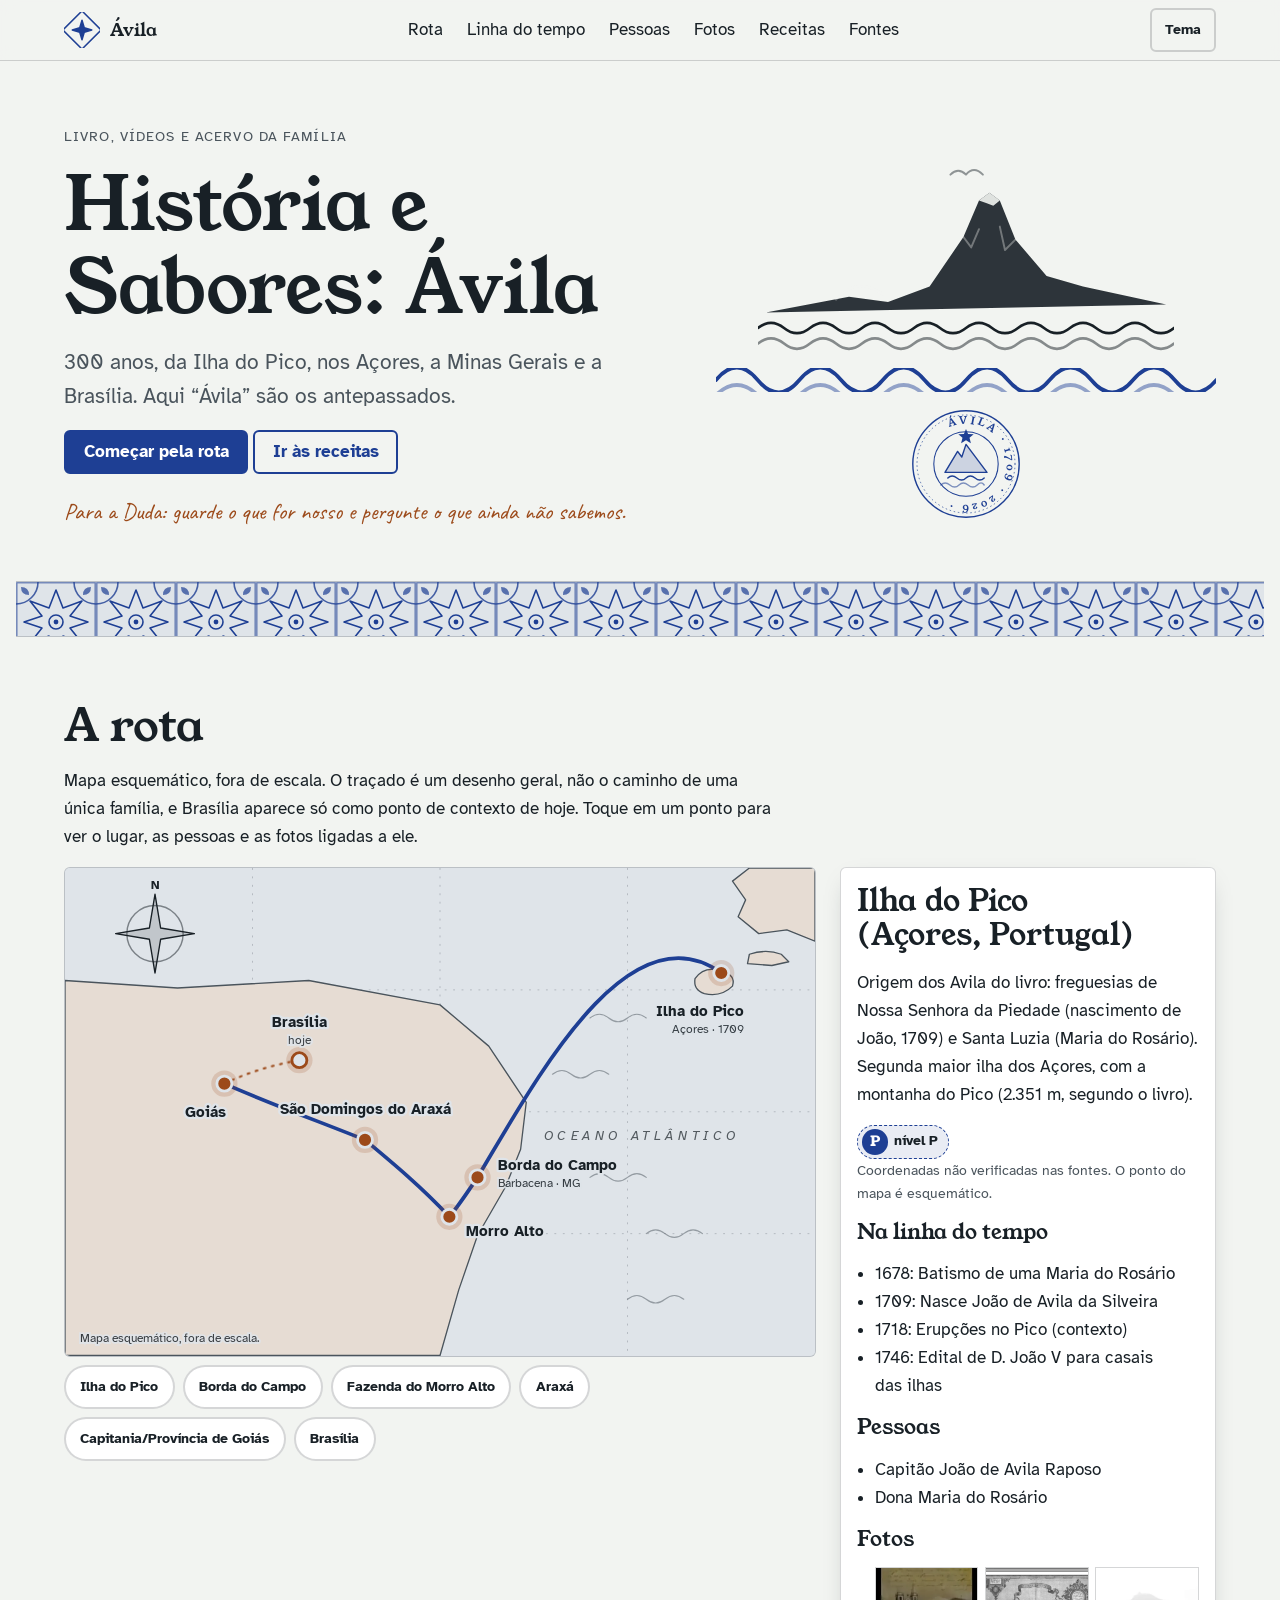
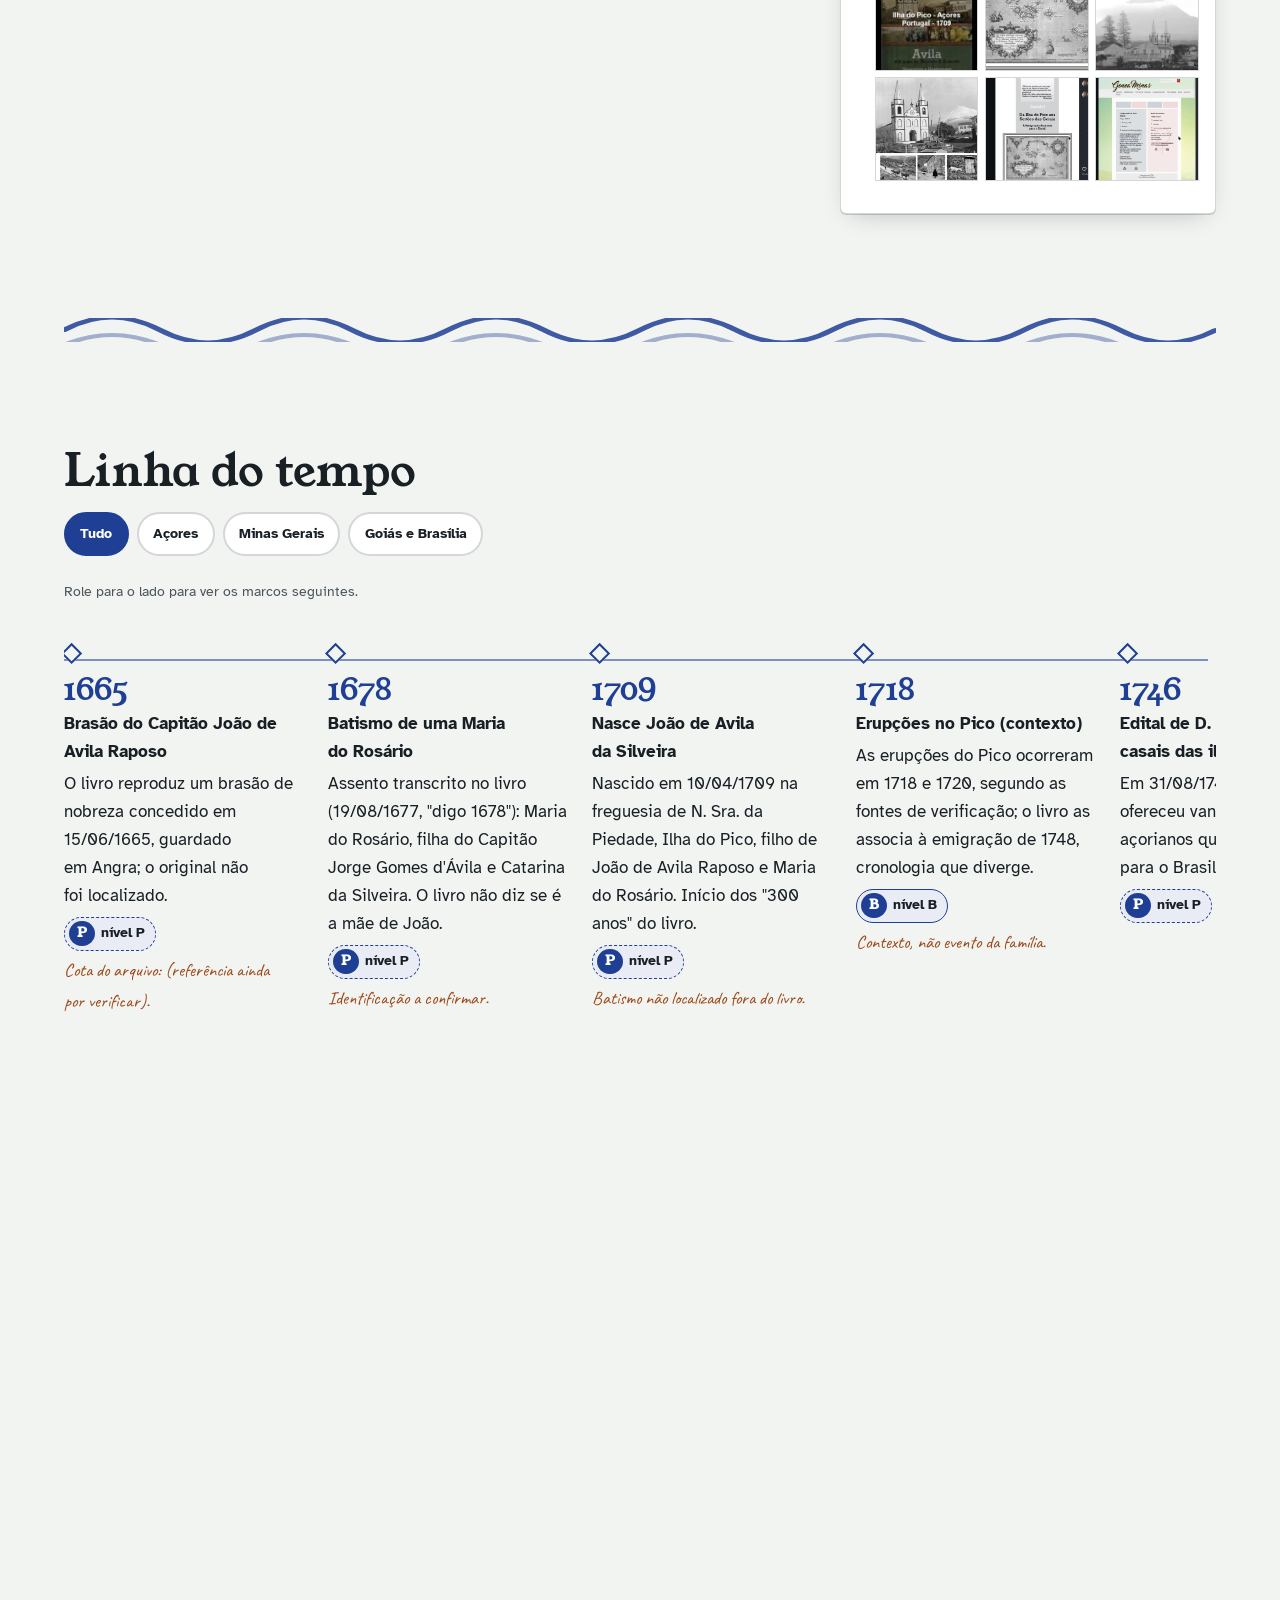
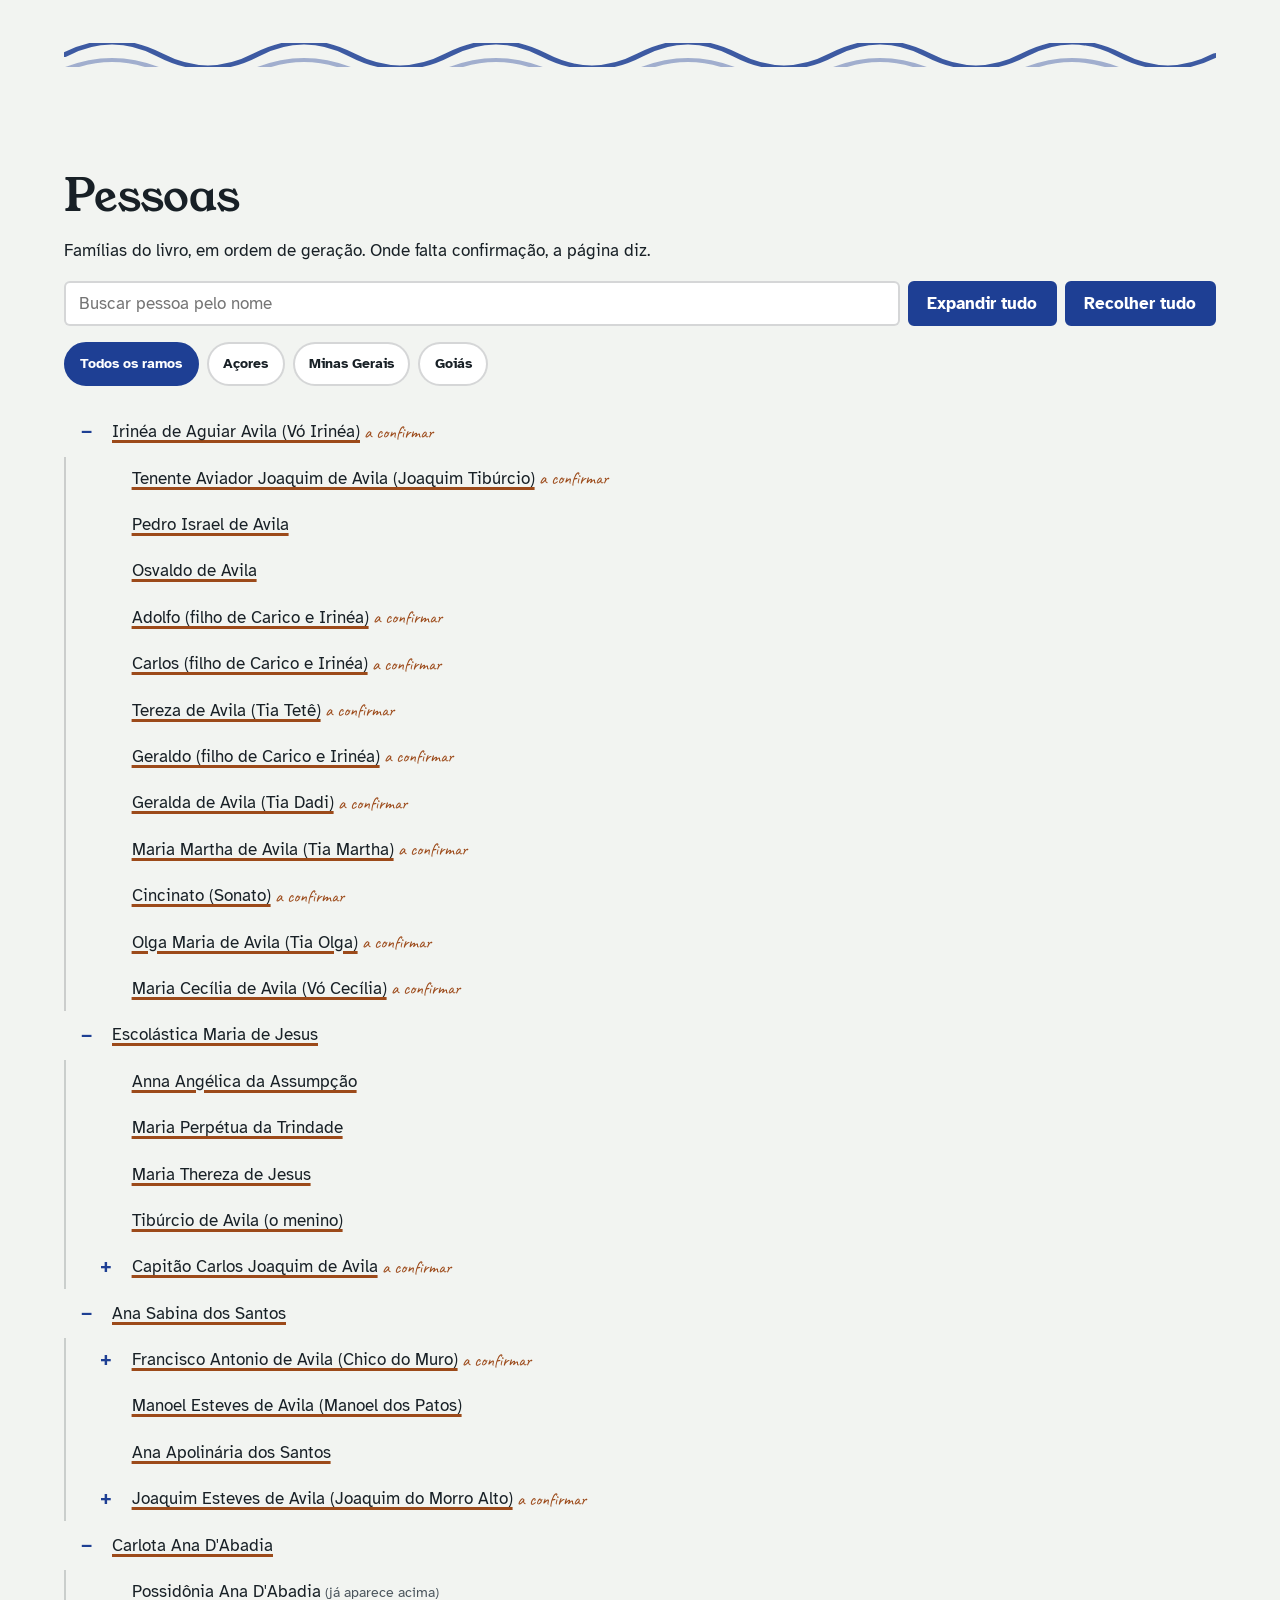
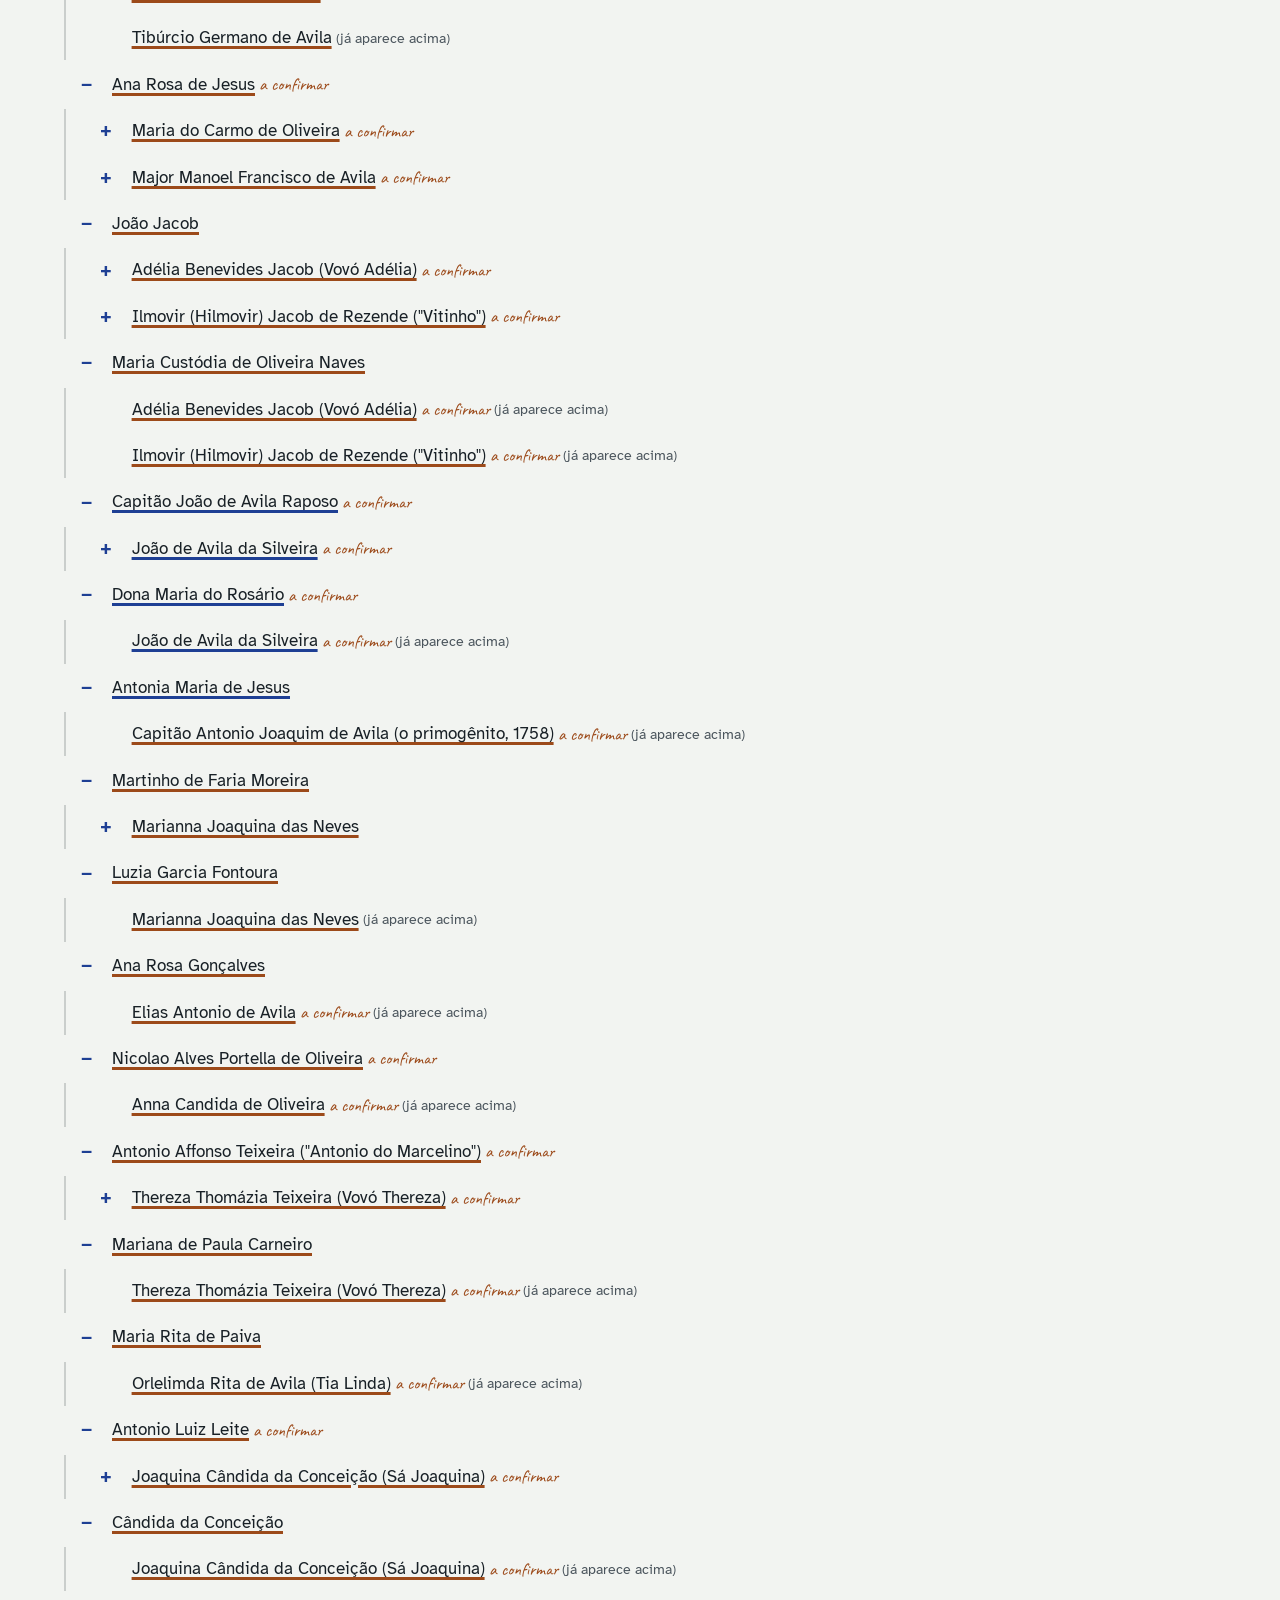
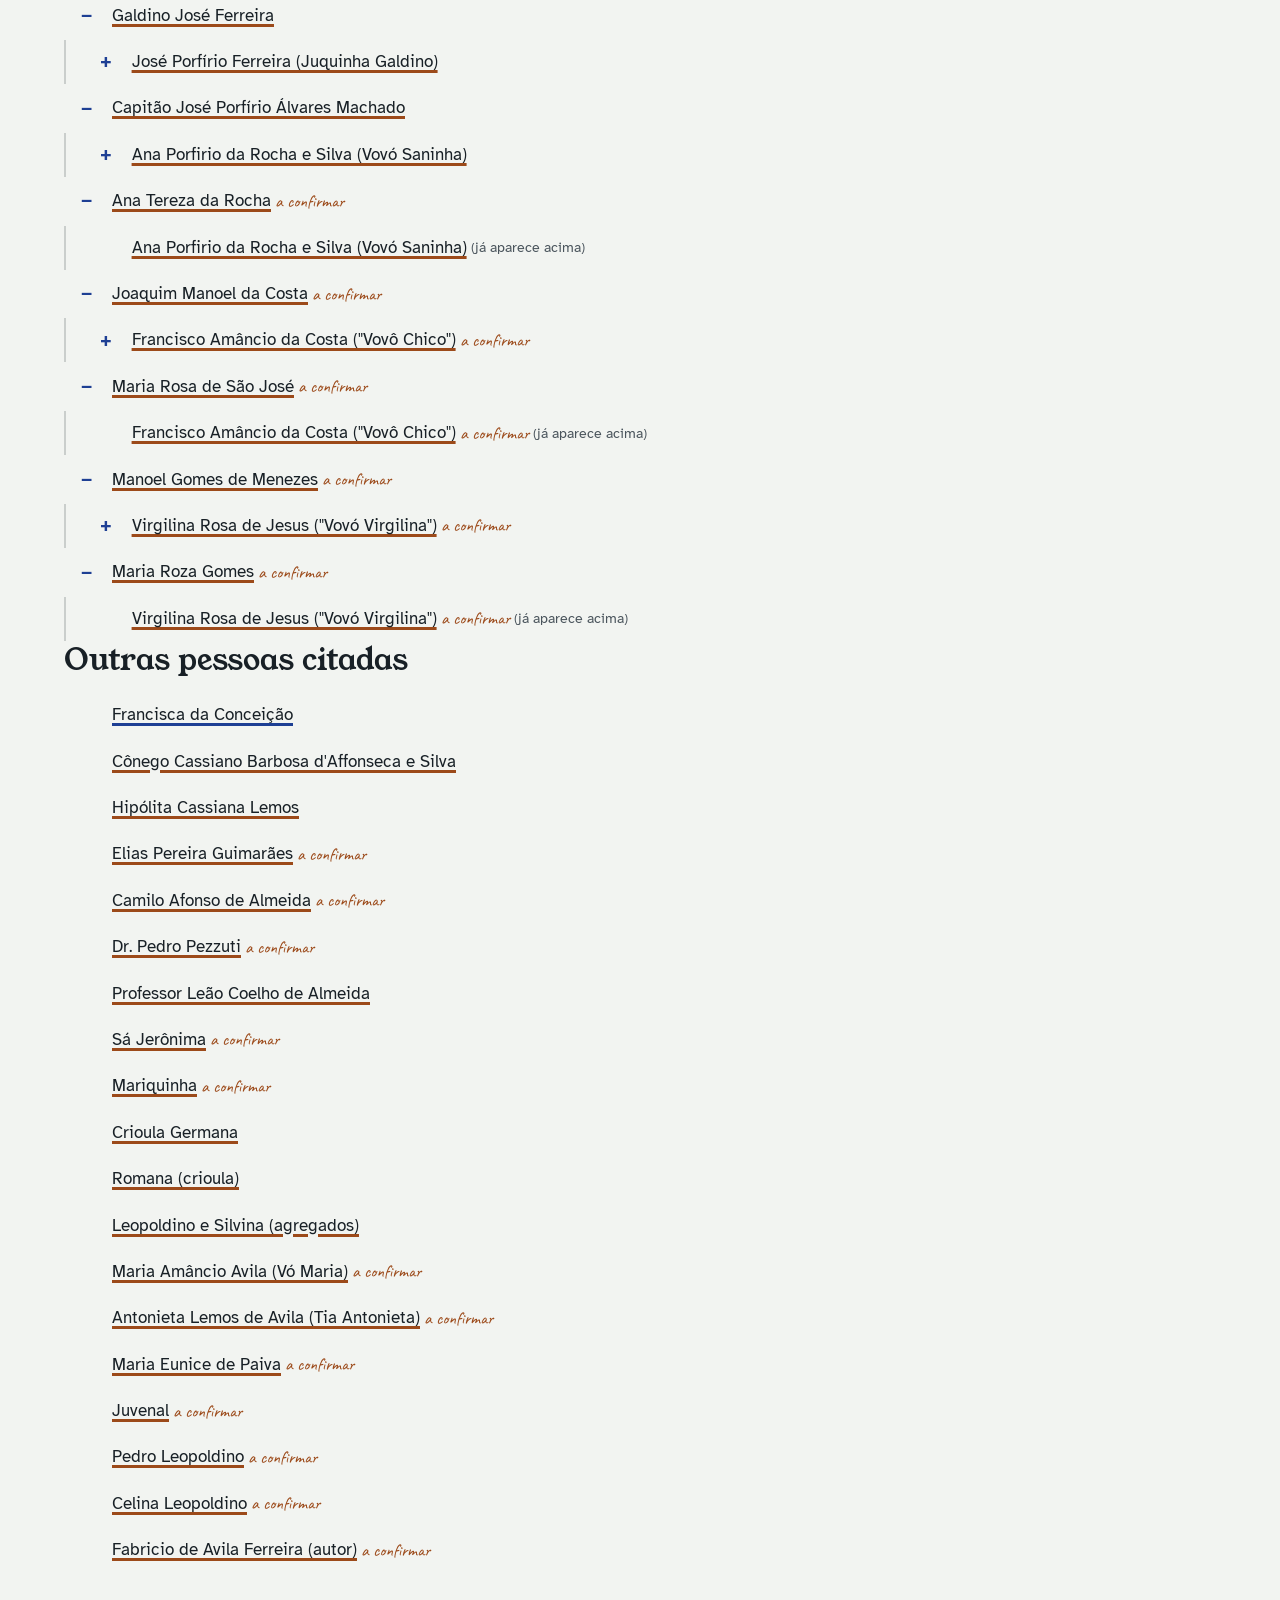
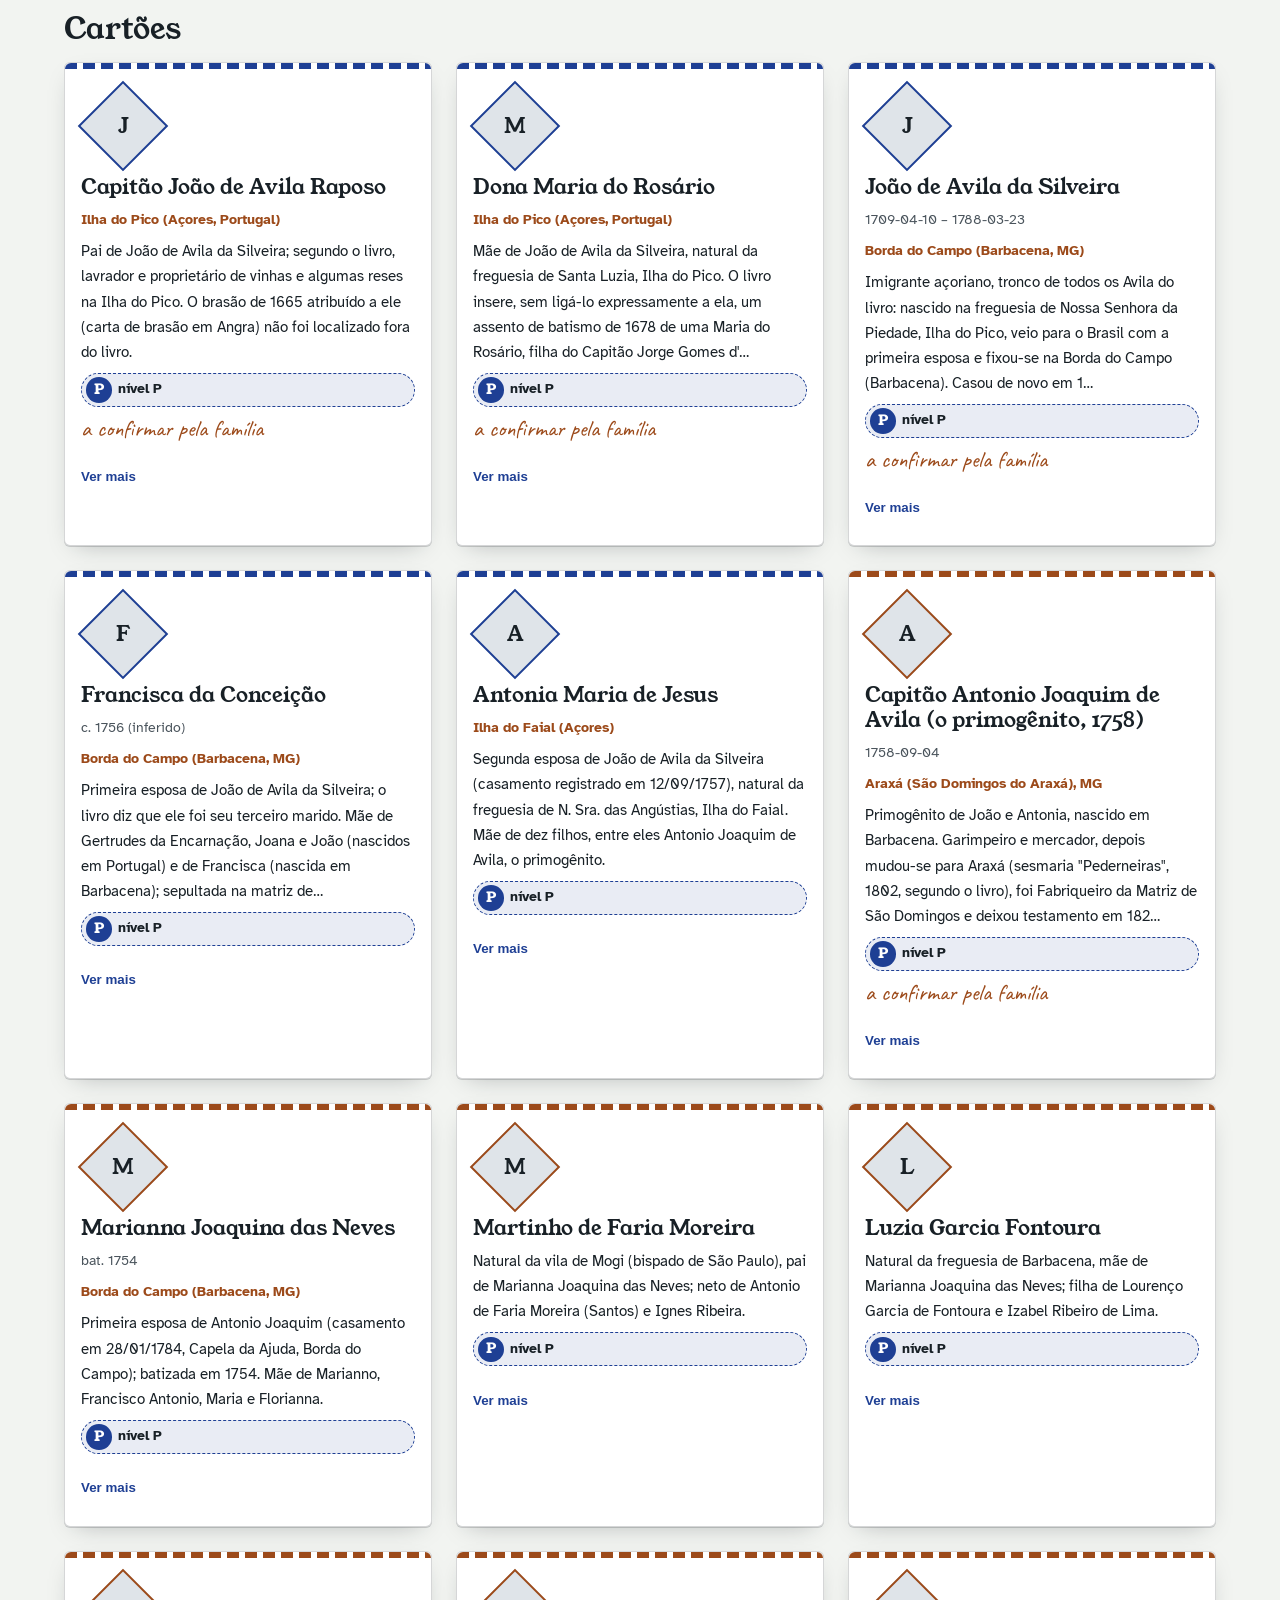
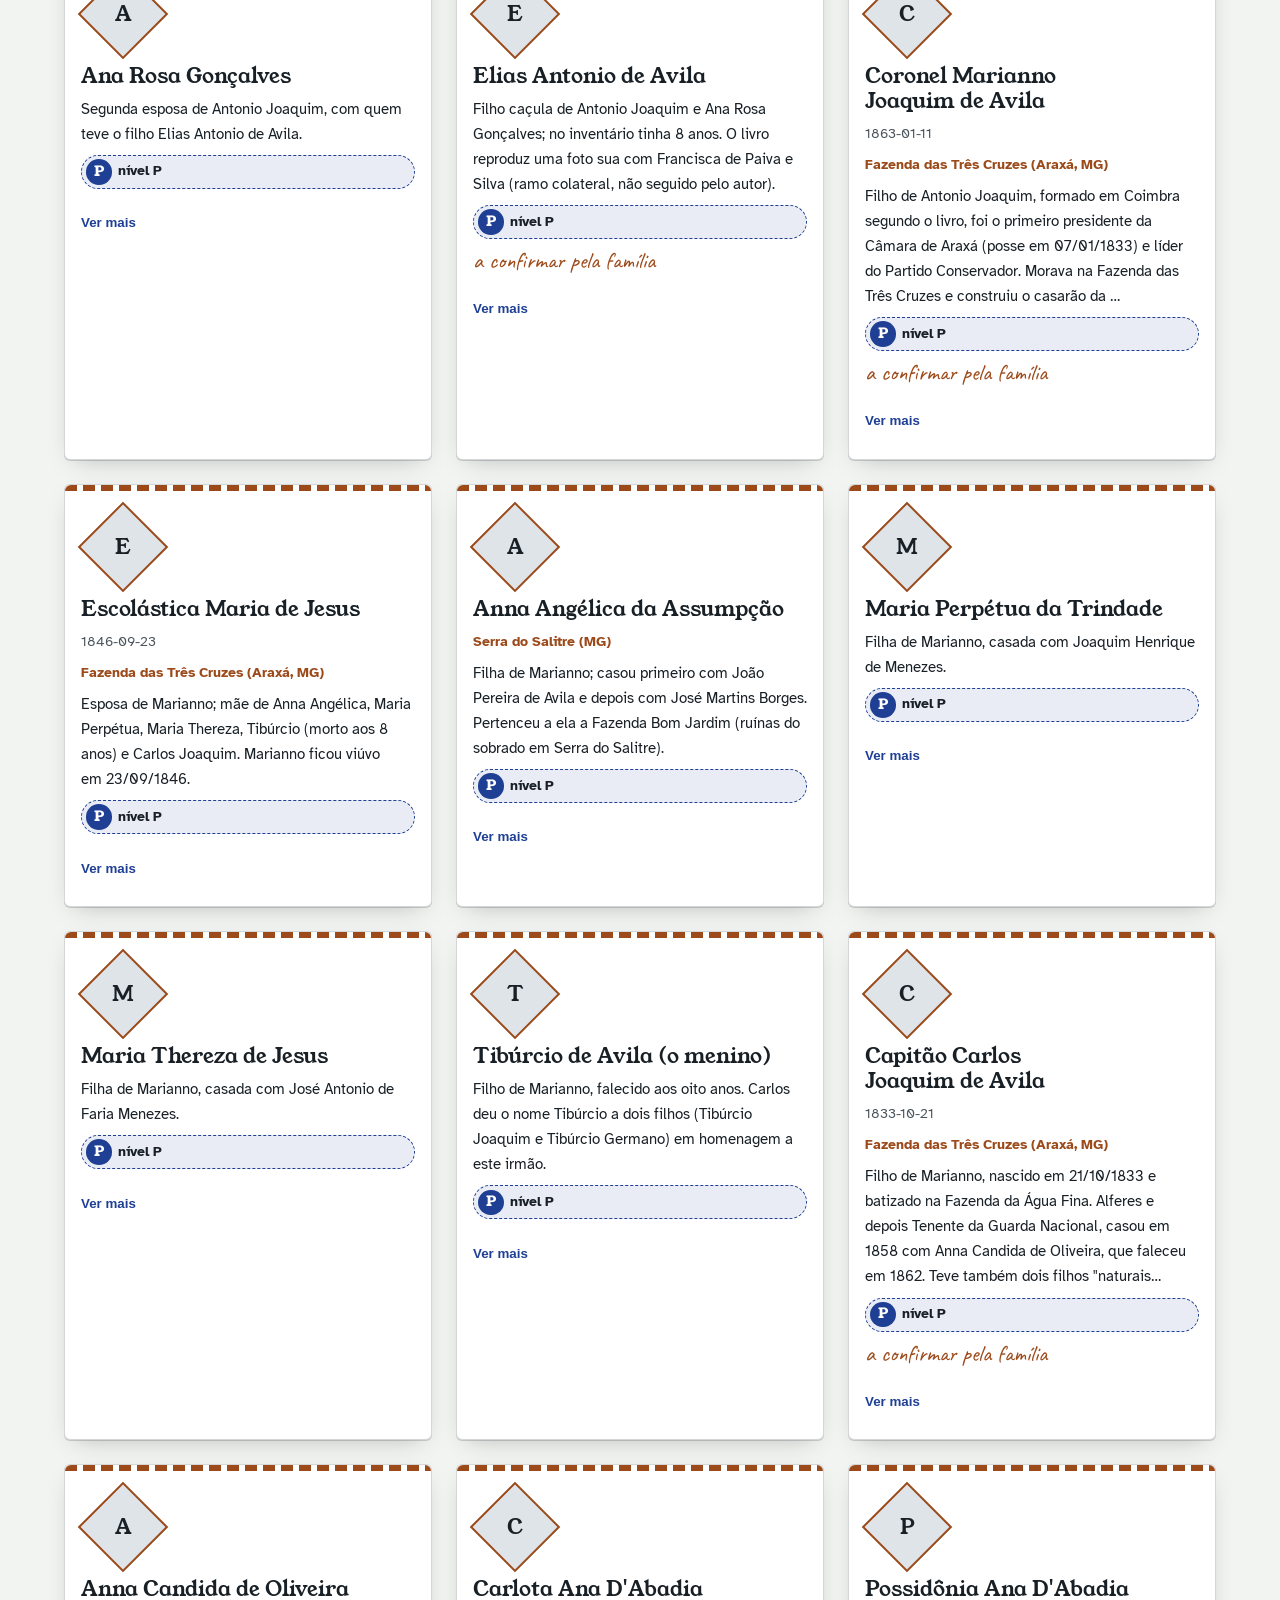
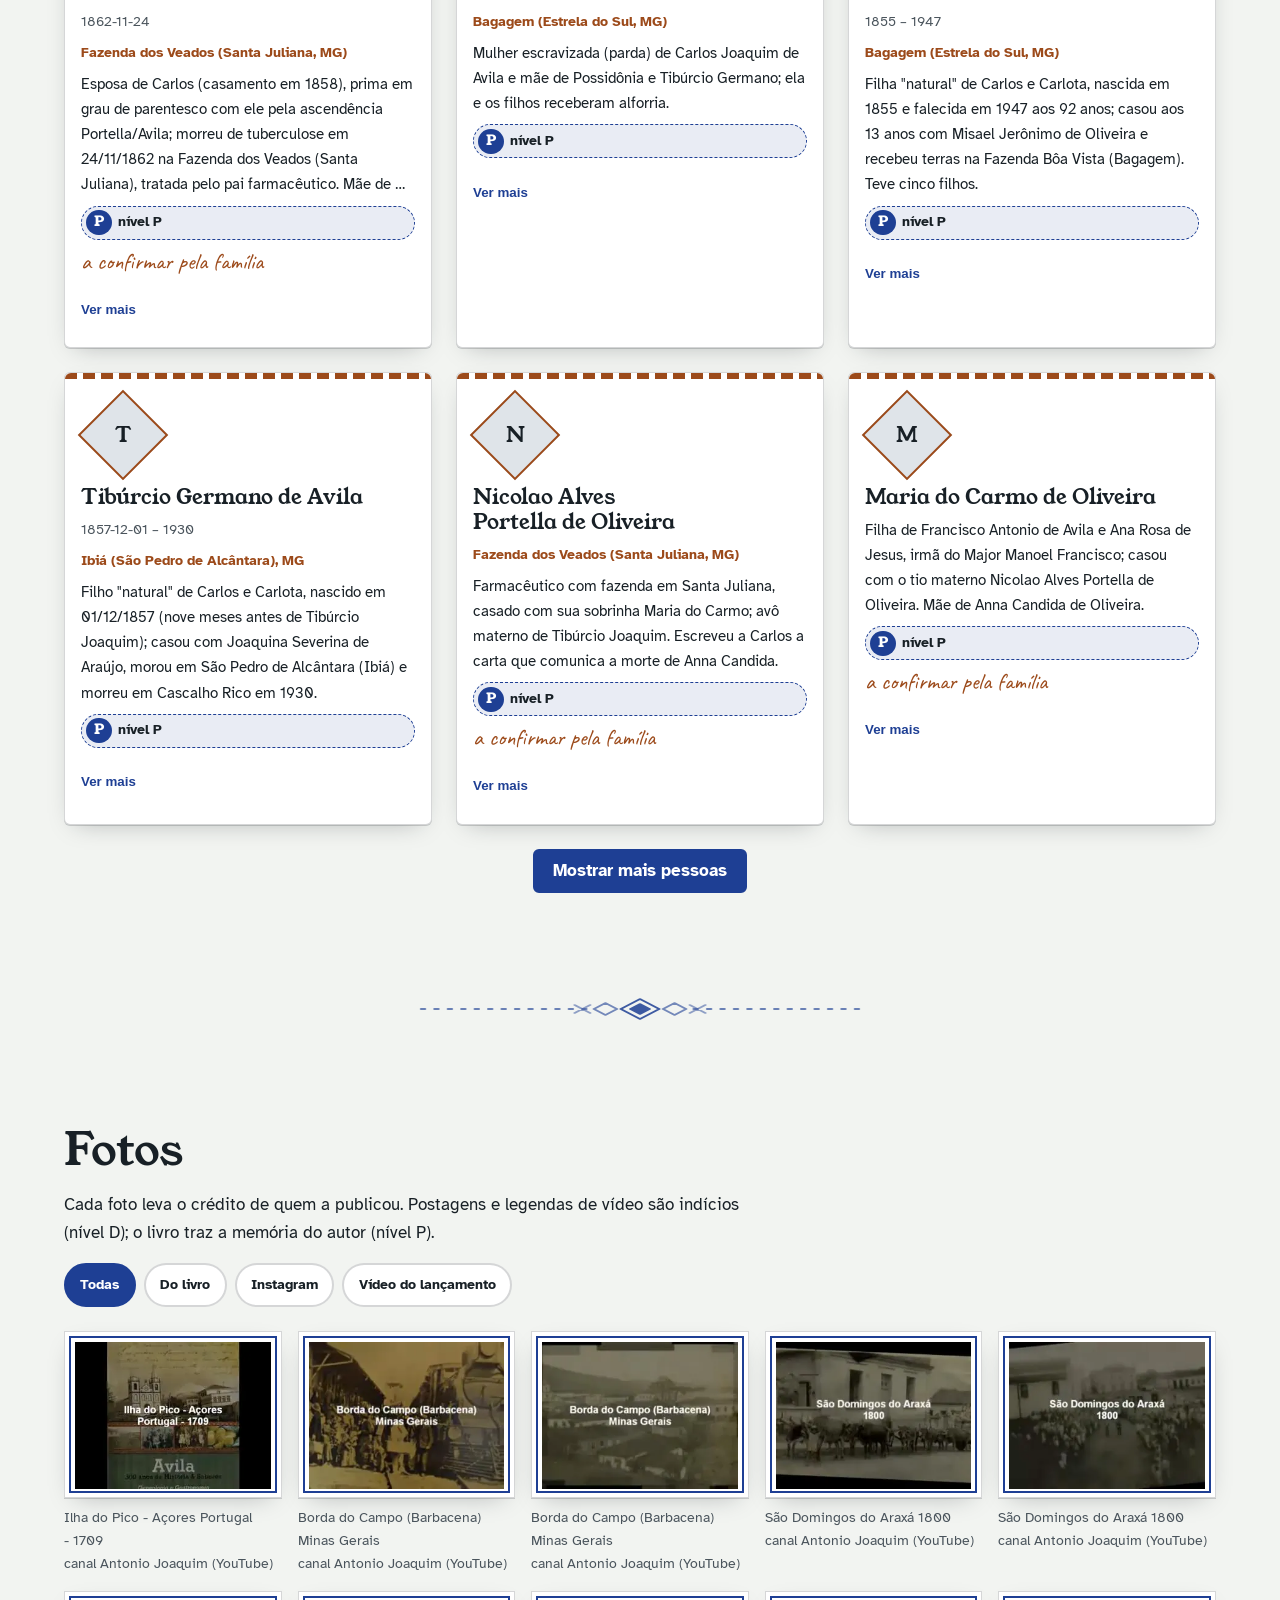
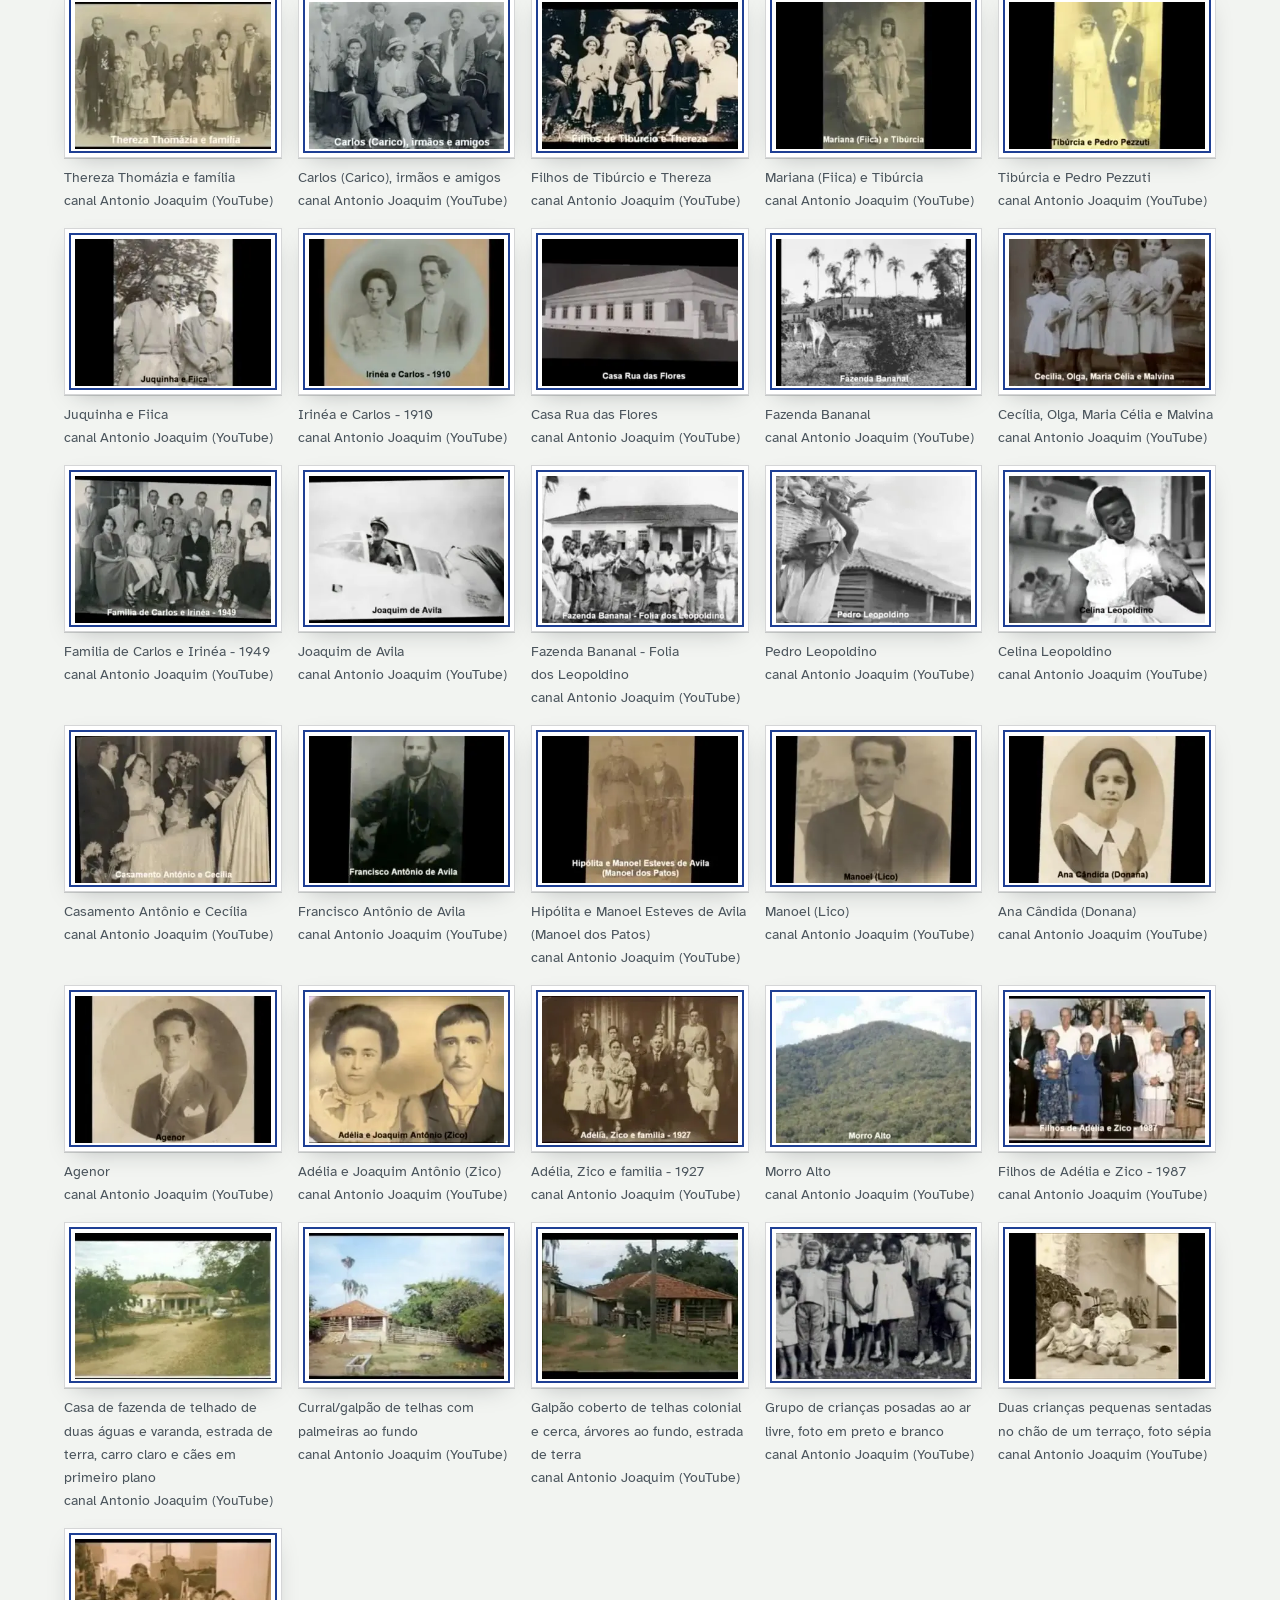
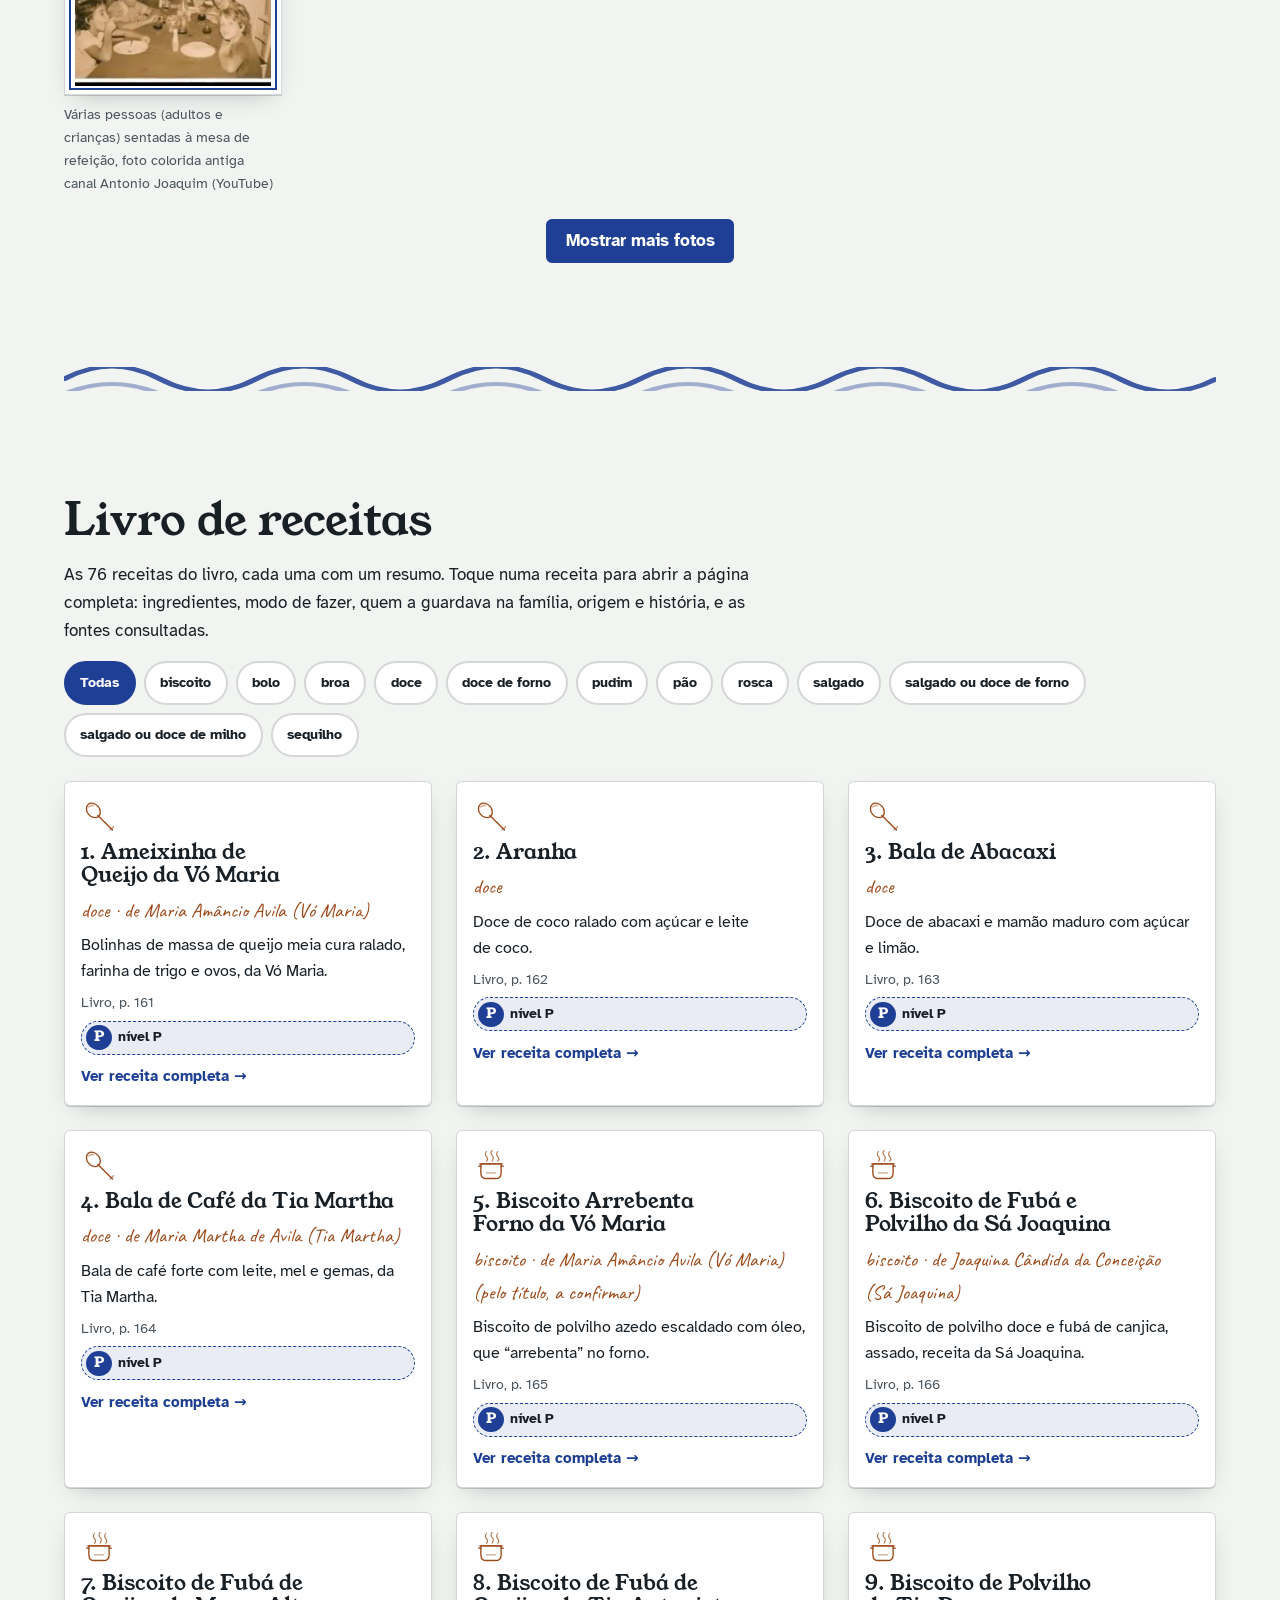
==== commit b9b618f2: "Linha do tempo chega à Duda (e ordenada); retratos recortados no rosto; Duda na árvore Co-Authored-B" ====
--- a/index.html
+++ b/index.html
@@ -836,7 +836,7 @@
 }
 function tempo(){
  var cur='todos';
- function draw(){var ev=D.tempo.filter(function(e){return cur==='todos'||regiao(e.lugar_id)===cur});
+ function draw(){var ev=D.tempo.map(function(e,i){return [e,i]}).filter(function(x){return cur==='todos'||regiao(x[0].lugar_id)===cur}).sort(function(a,b){return (a[0].ano-b[0].ano)||String(a[0].data||'').localeCompare(String(b[0].data||''))||(a[1]-b[1])}).map(function(x){return x[0]});
   $('#tempo-lista').innerHTML=ev.map(function(e){return '<li class="marco" data-regiao="'+regiao(e.lugar_id)+'"><p class="marco__ano">'+esc(e.ano)+'</p><p class="marco__titulo">'+esc(e.titulo)+'</p><p class="marco__texto">'+esc(e.texto)+'</p>'+selo(e.nivel)+(e.nota?'<p class="marco__nota">'+esc(String(e.nota).replace(/\[referência não verificada\]/g,'(referência ainda por verificar)'))+'</p>':'')+'</li>'}).join('')}
  filtros($('#f-tempo'),[['todos','Tudo'],['acores','Açores'],['minas','Minas Gerais'],['goias','Goiás e Brasília']],cur,function(v){cur=v;draw()});draw()}
 function lugaresLista(){var ids=['pico','borda-do-campo','morro-alto','araxa','goias','brasilia'];$('#lugares-lista').innerHTML=ids.filter(function(i){return D.lById[i]}).map(function(i){return '<li><button type="button" data-lg="'+i+'" aria-pressed="false">'+esc(D.lById[i].nome.split(' (')[0])+'</button></li>'}).join('');$('#lugares-lista').addEventListener('click',function(e){var b=e.target.closest('[data-lg]');if(b)painelLugar(b.getAttribute('data-lg'))})}
@@ -897,7 +897,7 @@
 function cartoes(){
  var ps=D.pessoas.filter(function(p){return cardRamo==='todos'||p.ramo===cardRamo});
  var vis=ps.slice(0,cardN);
- $('#cartoes').innerHTML=vis.map(function(p){var viva=p.possivelmente_vivo;var f=!viva&&p.foto&&D.iById[p.foto];if(f&&f.possivelmente_vivos)f=null;
+ $('#cartoes').innerHTML=vis.map(function(p){var viva=p.possivelmente_vivo;var f=!viva&&p.retrato?{mini:p.retrato,alt:'Retrato de '+p.nome+' (recorte da foto do livro)'}:null;
   return '<li class="pessoa" data-ramo="'+p.ramo+'">'+(f?'<img class="pessoa__retrato" loading="lazy" src="'+esc(f.mini)+'" alt="'+esc(f.alt||f.legenda_curta)+'">':'')+(!f?'<div class="monograma" aria-hidden="true"><span>'+esc(p.nome.replace(/^(Tia|Tio|Vó|Vô|Dona|Capitão|Major|Padre)\s+/,'').charAt(0))+'</span></div>':'')+'<h4 class="pessoa__nome">'+esc(p.nome)+'</h4>'+(!viva&&(p.nascimento||p.morte)?'<p class="pessoa__datas">'+esc([p.nascimento,p.morte].filter(Boolean).join(' – '))+'</p>':'')+(!viva&&p.lugar&&D.lById[p.lugar]?'<p class="pessoa__lugar">'+esc(D.lById[p.lugar].nome)+'</p>':'')+'<p class="pessoa__resumo">'+esc(viva?(p.resumo||''):(p.resumo||'').slice(0,220)+((p.resumo||'').length>220?'…':''))+'</p>'+selo(p.evidencia)+(p.aconfirmar?'<span class="mao">a confirmar pela família</span>':'')+'<button class="pessoa__link botao--vazado" type="button" data-p="'+esc(p.id)+'" style="background:none;border:0;color:var(--mar);text-align:left;cursor:pointer;padding:0">Ver mais</button></li>'}).join('');
  $('#mais-pessoas').hidden=cardN>=ps.length}
 $('#cartoes').addEventListener('click',function(e){var b=e.target.closest('[data-p]');if(b)detalhe(b.getAttribute('data-p'))});
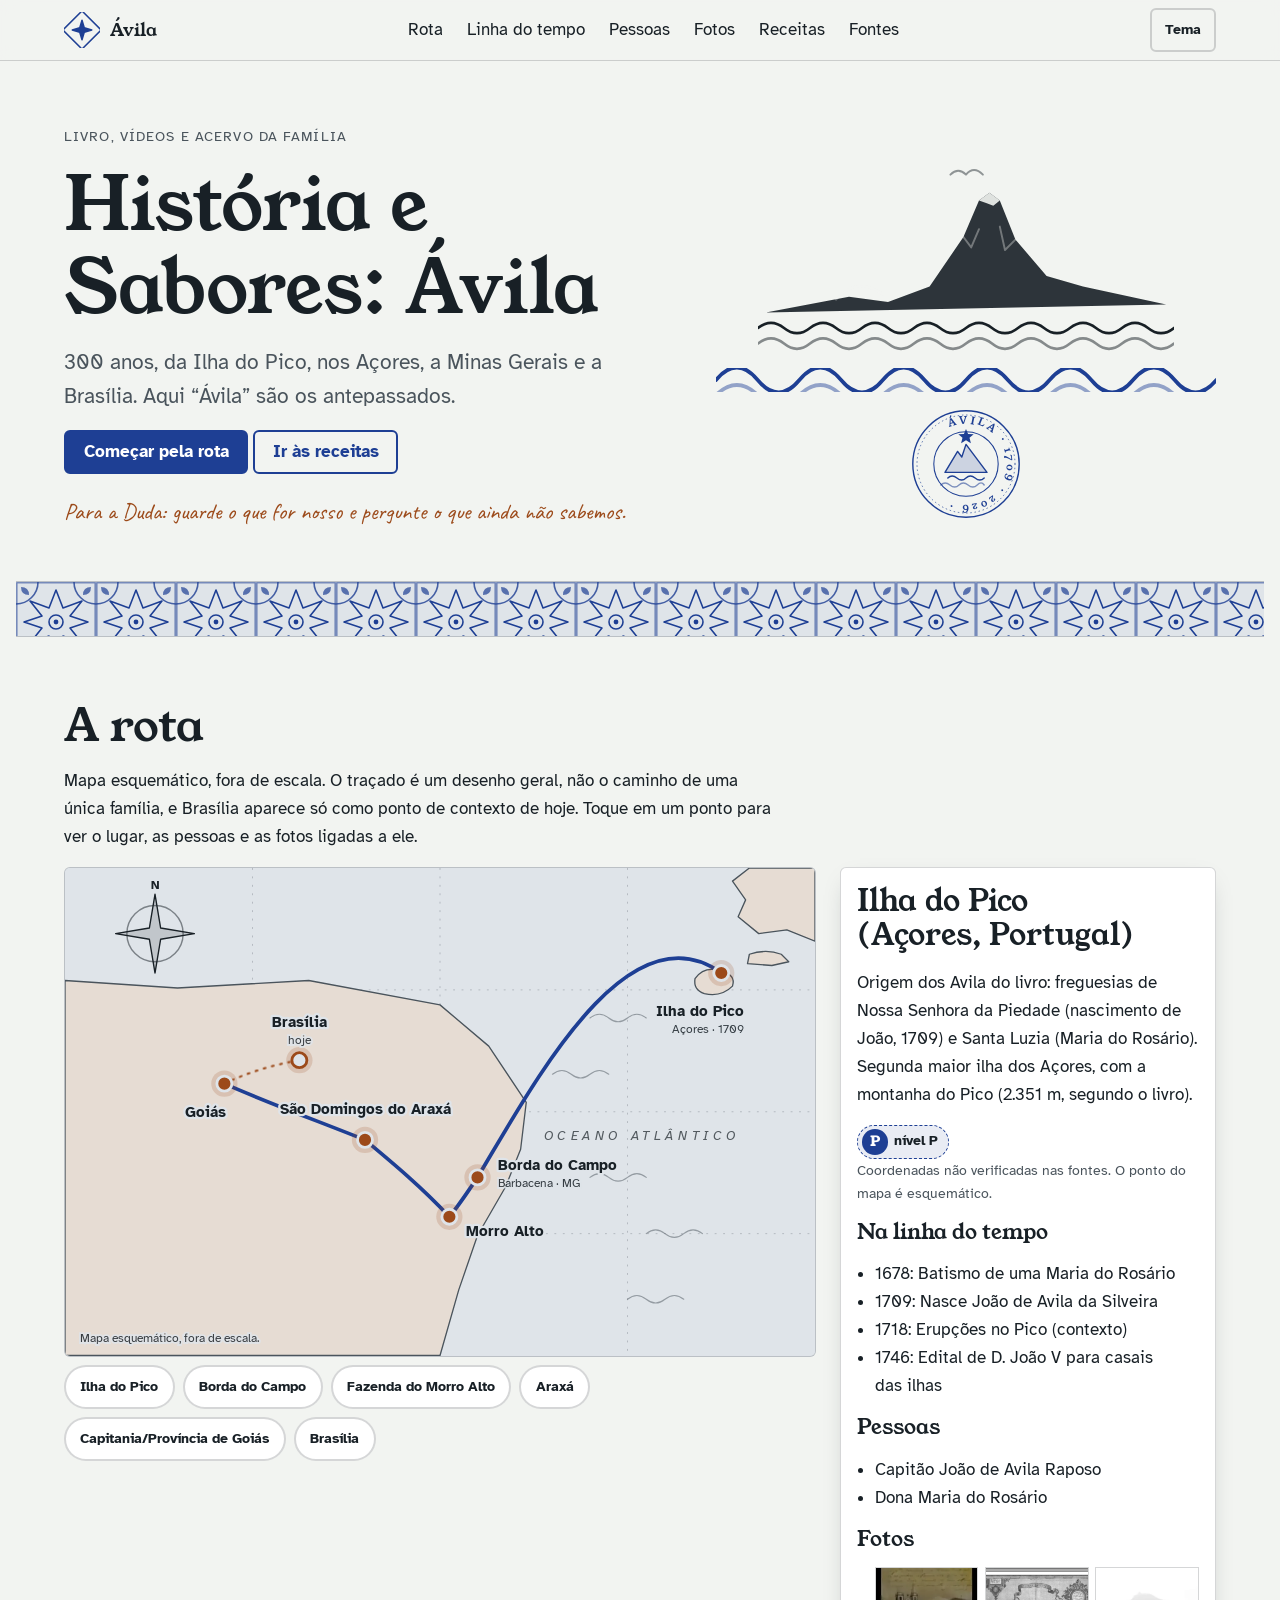
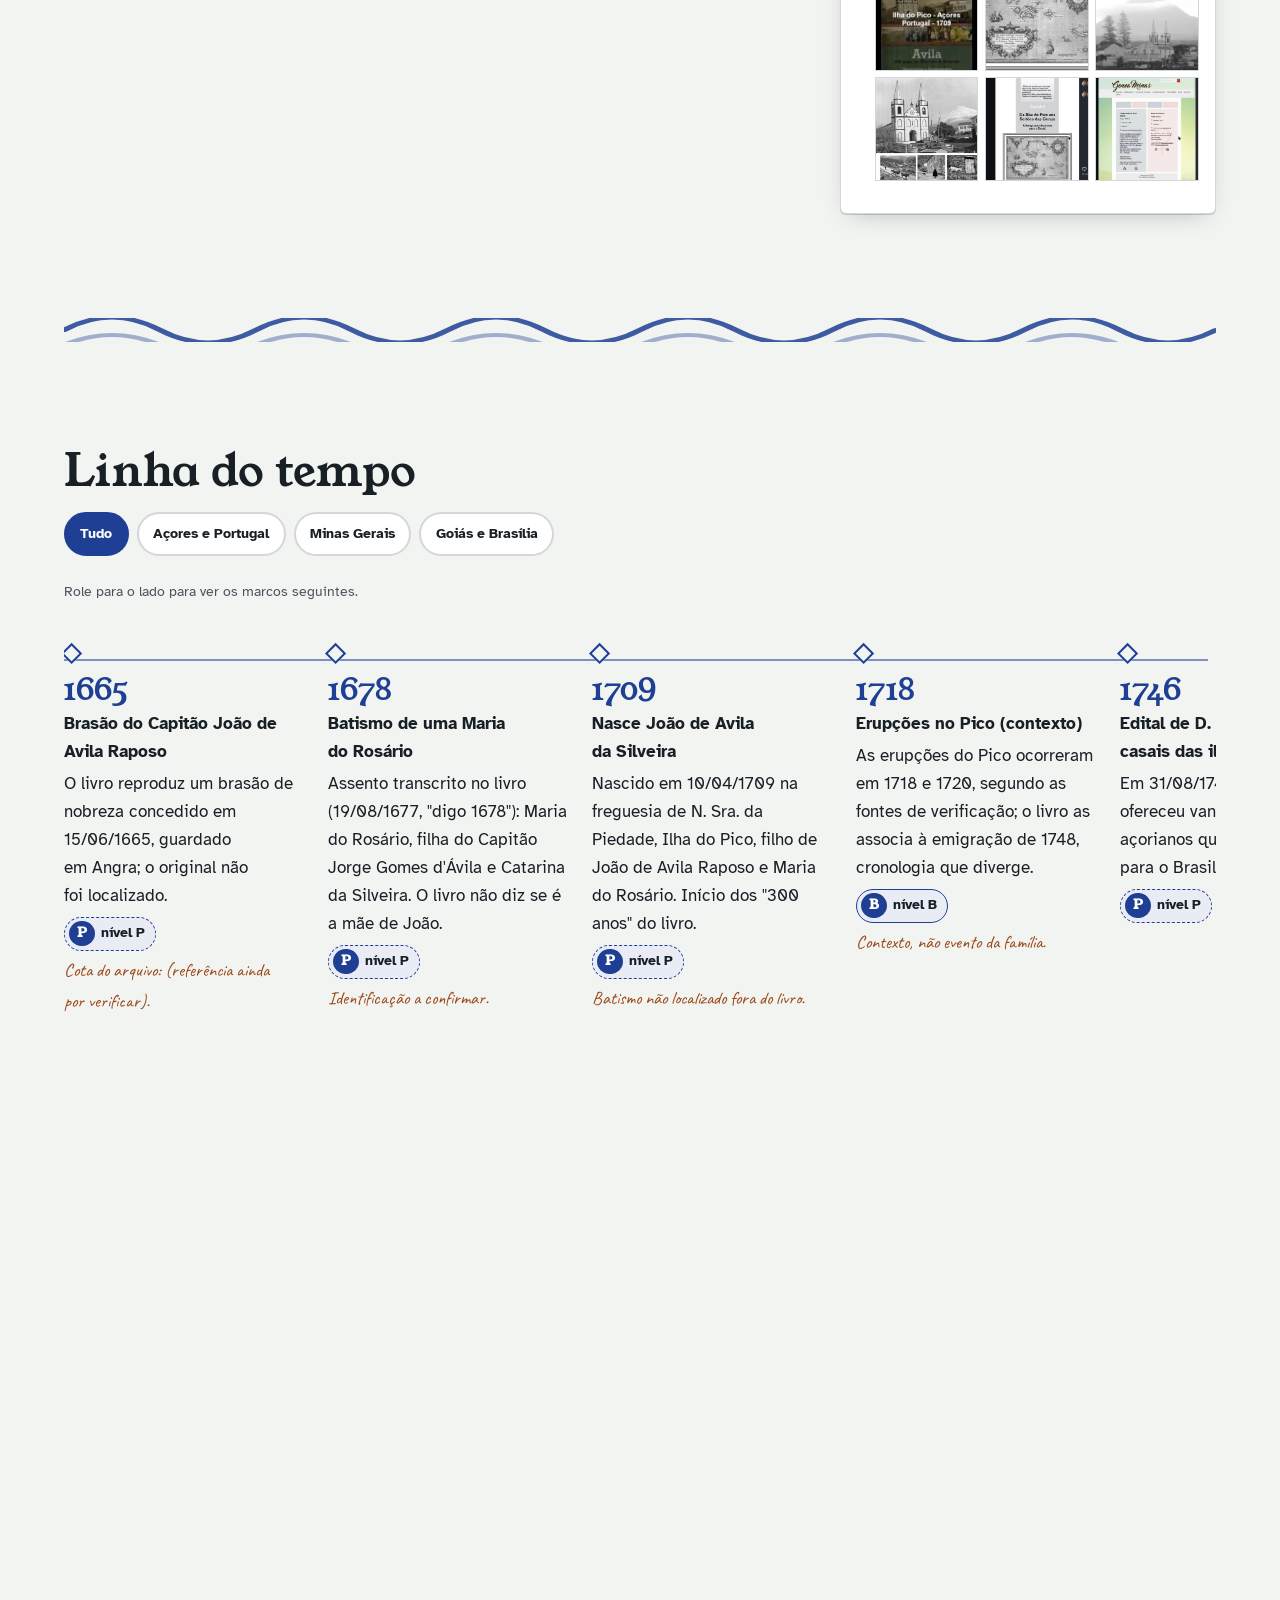
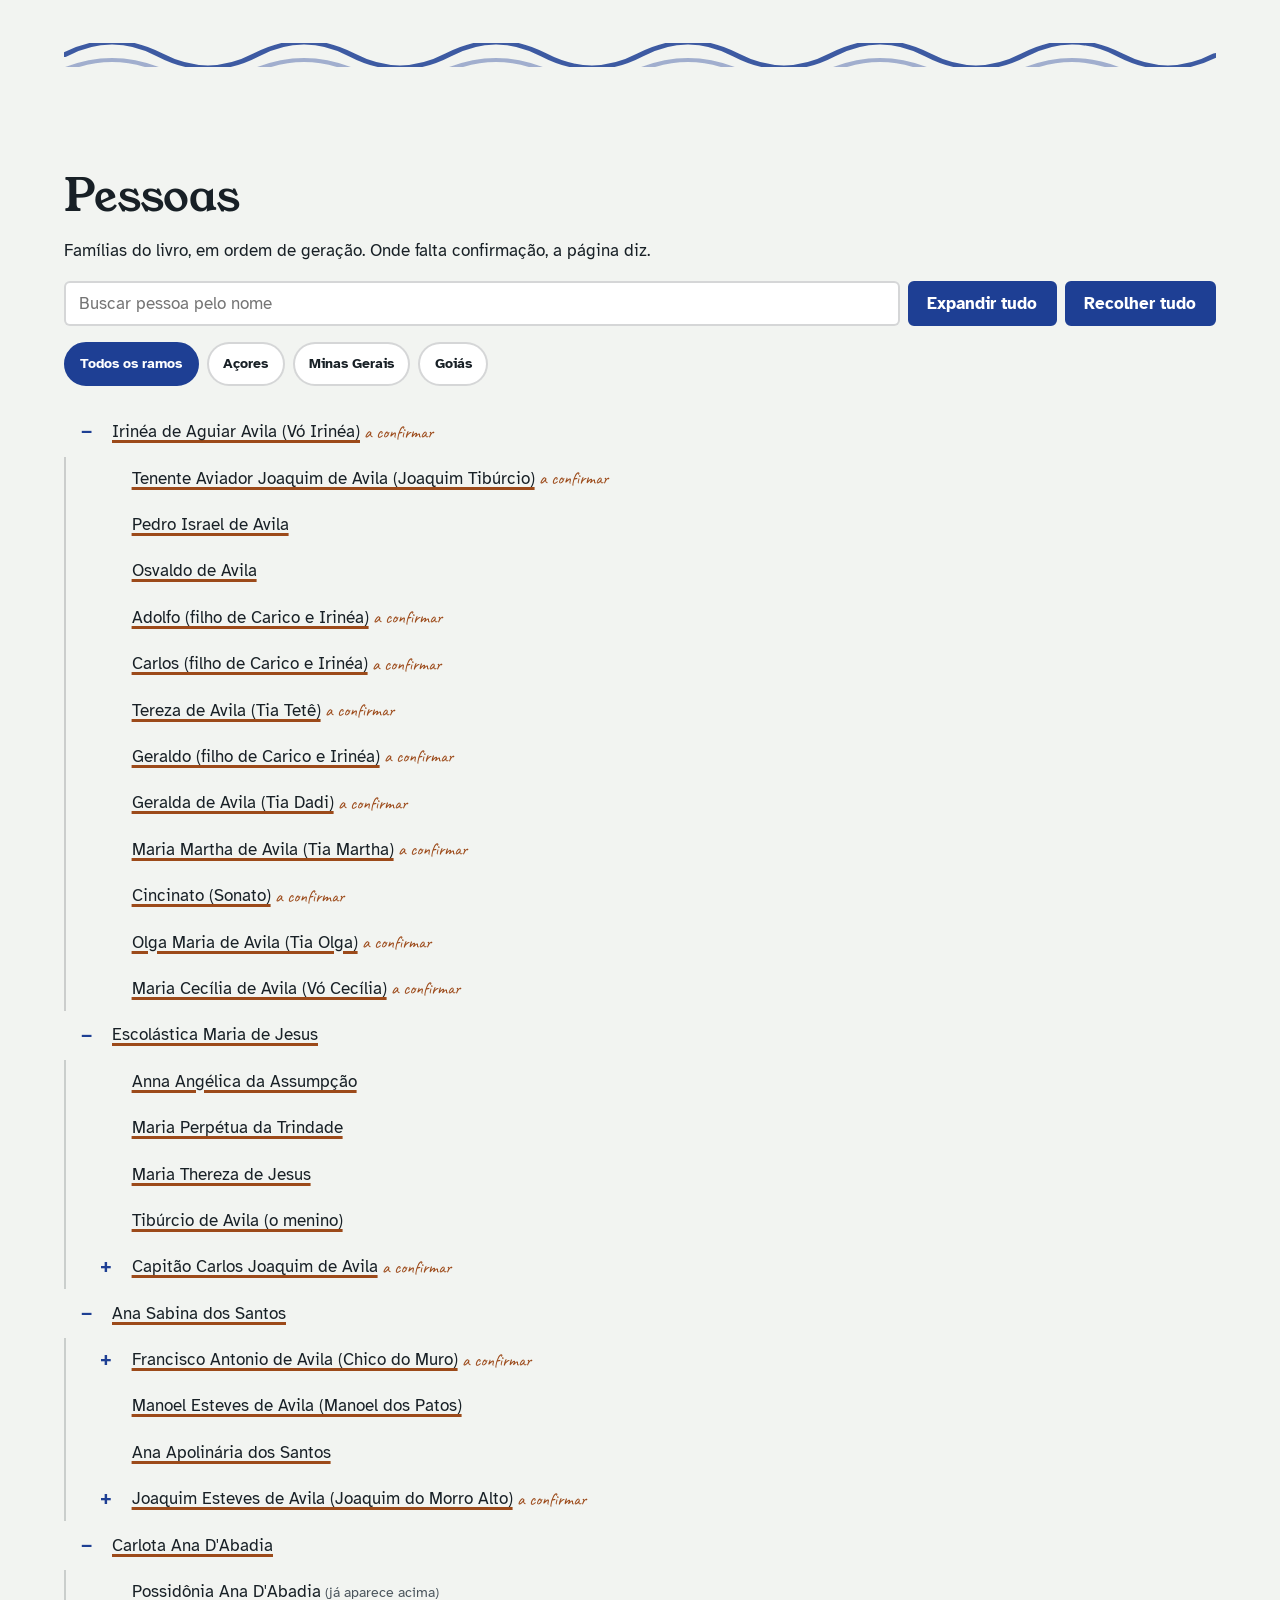
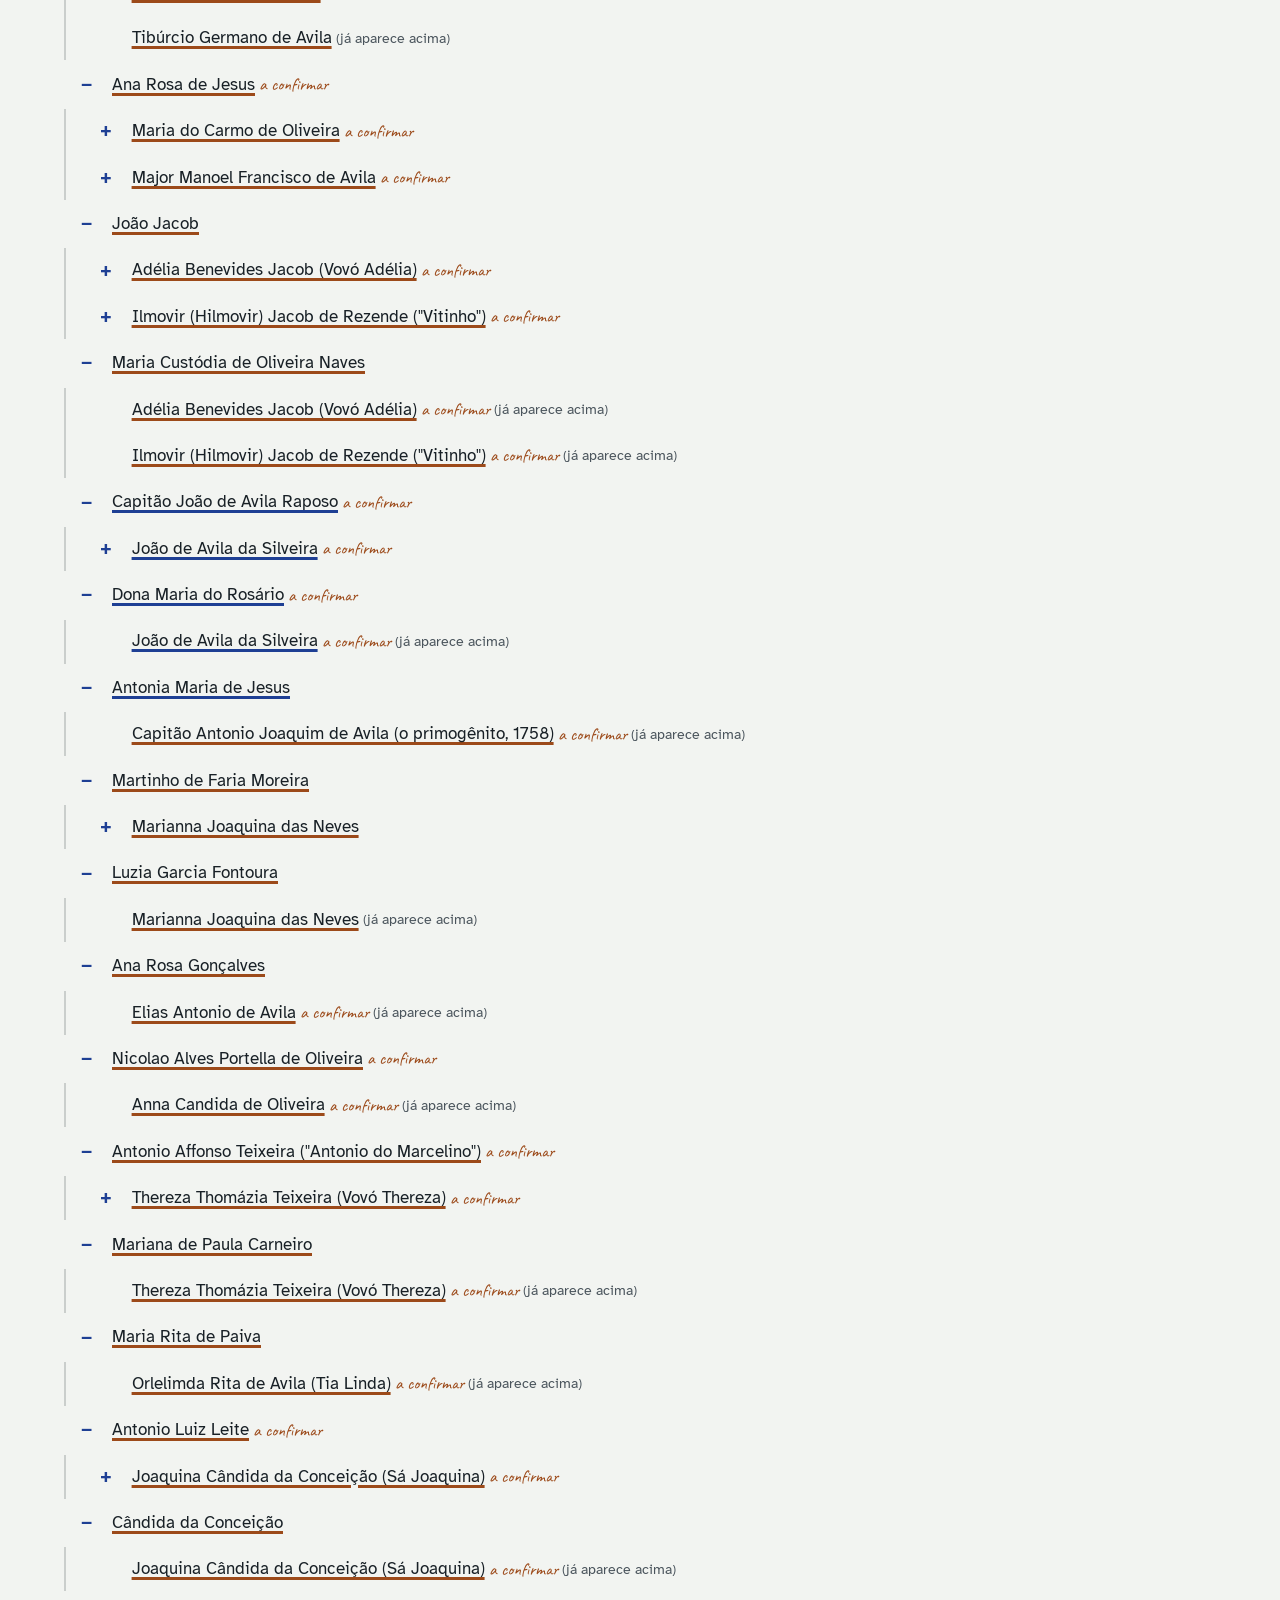
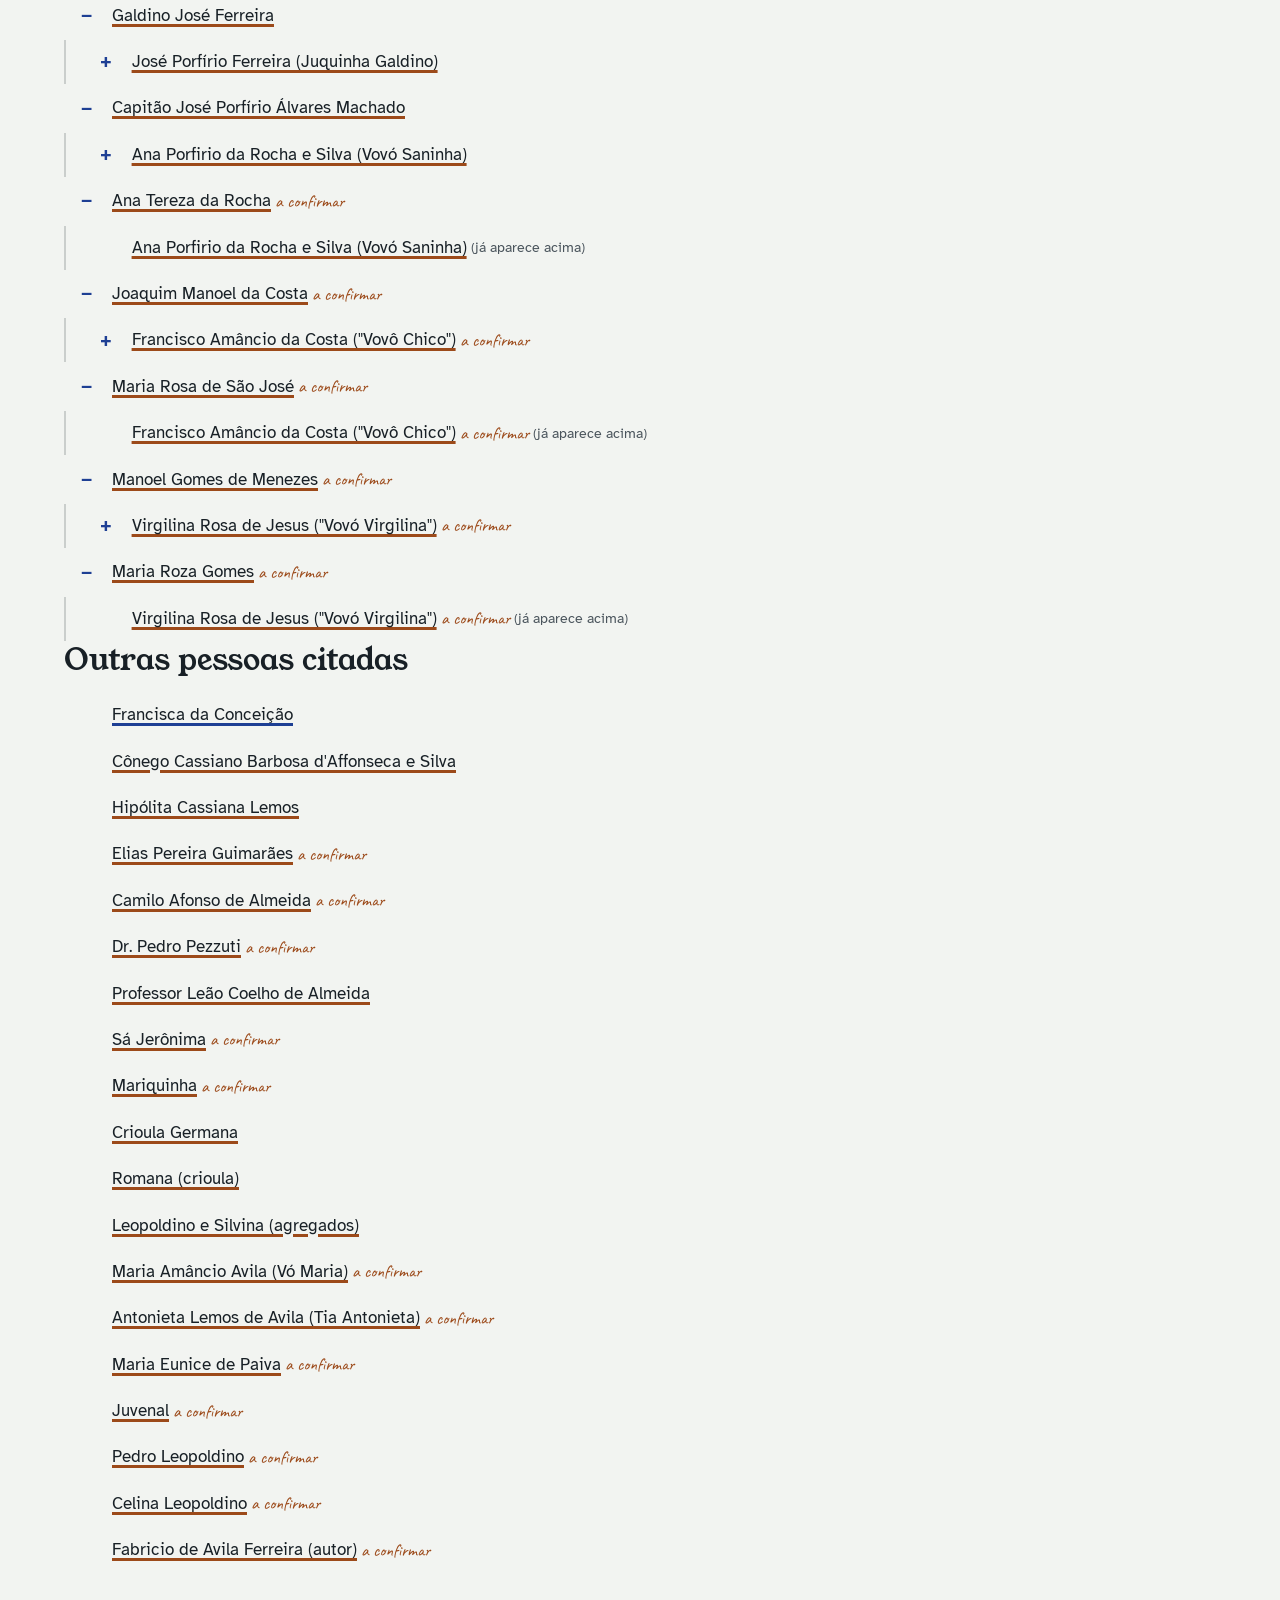
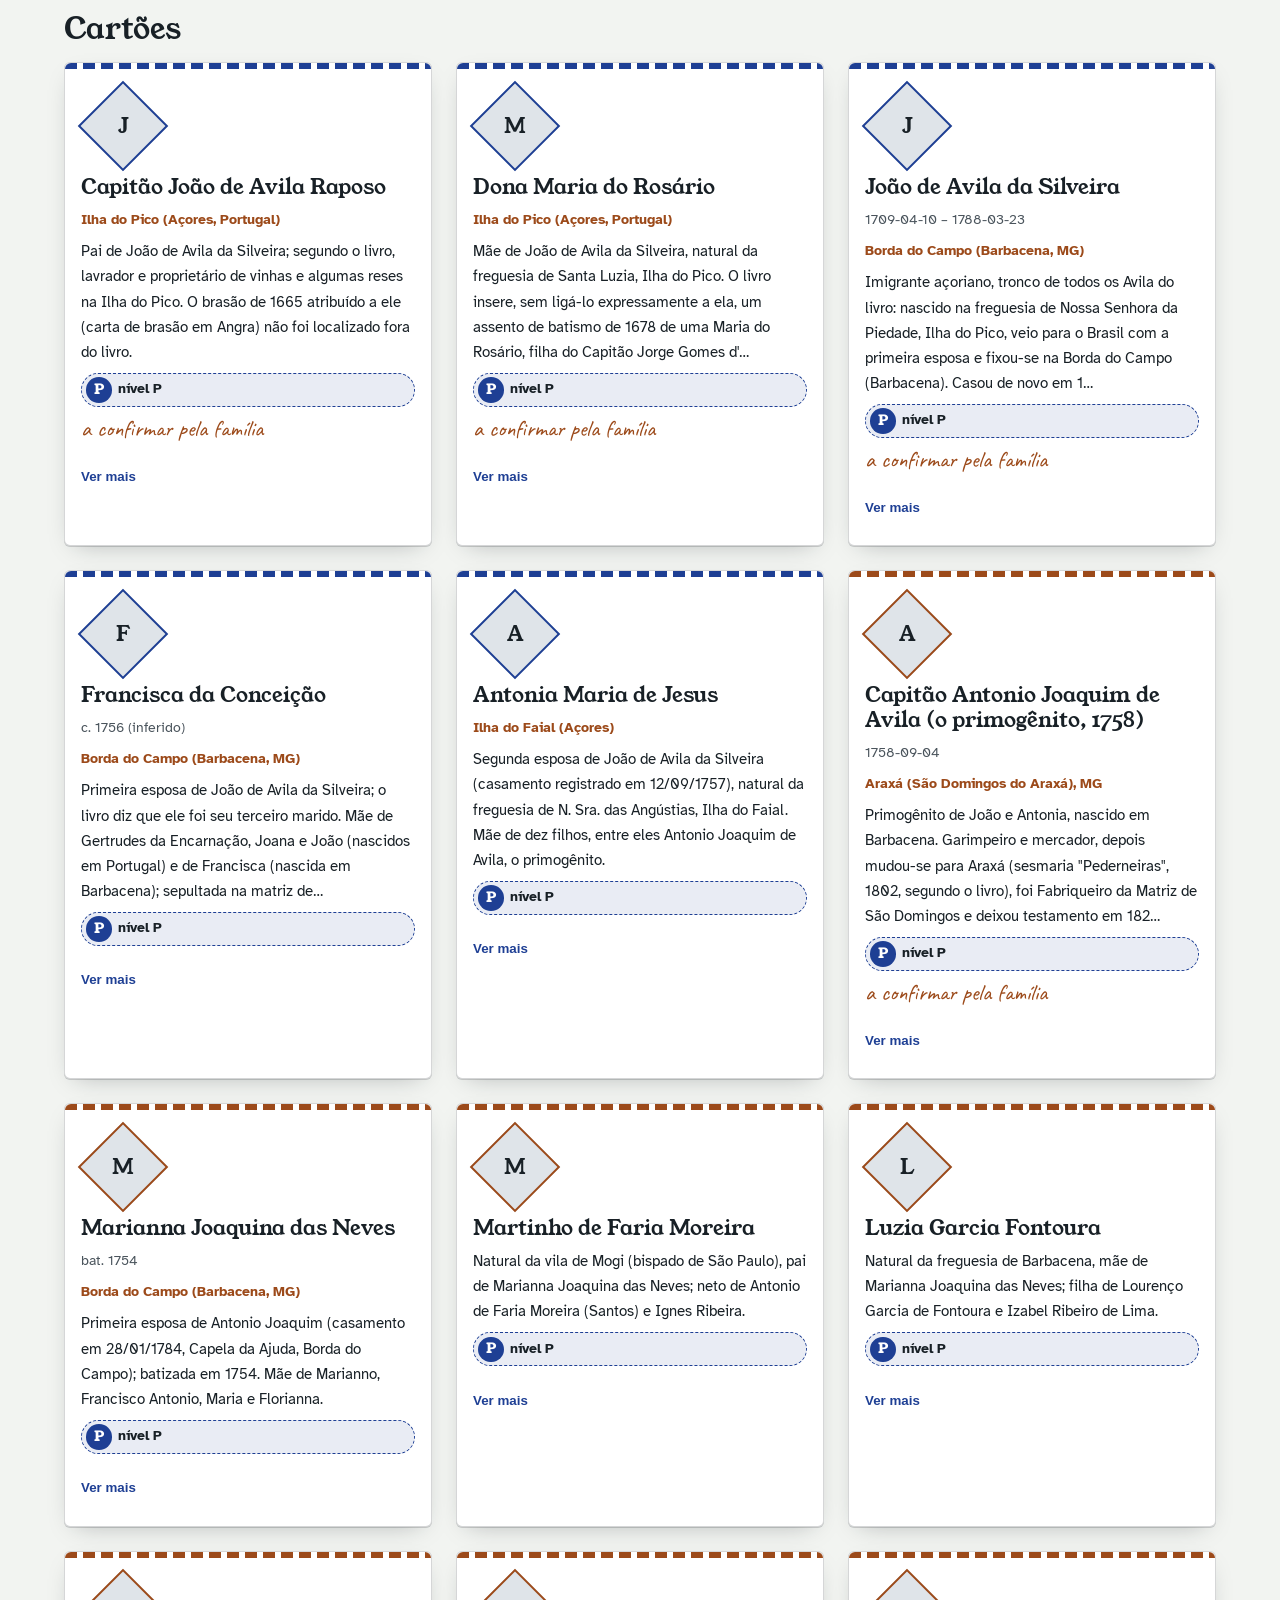
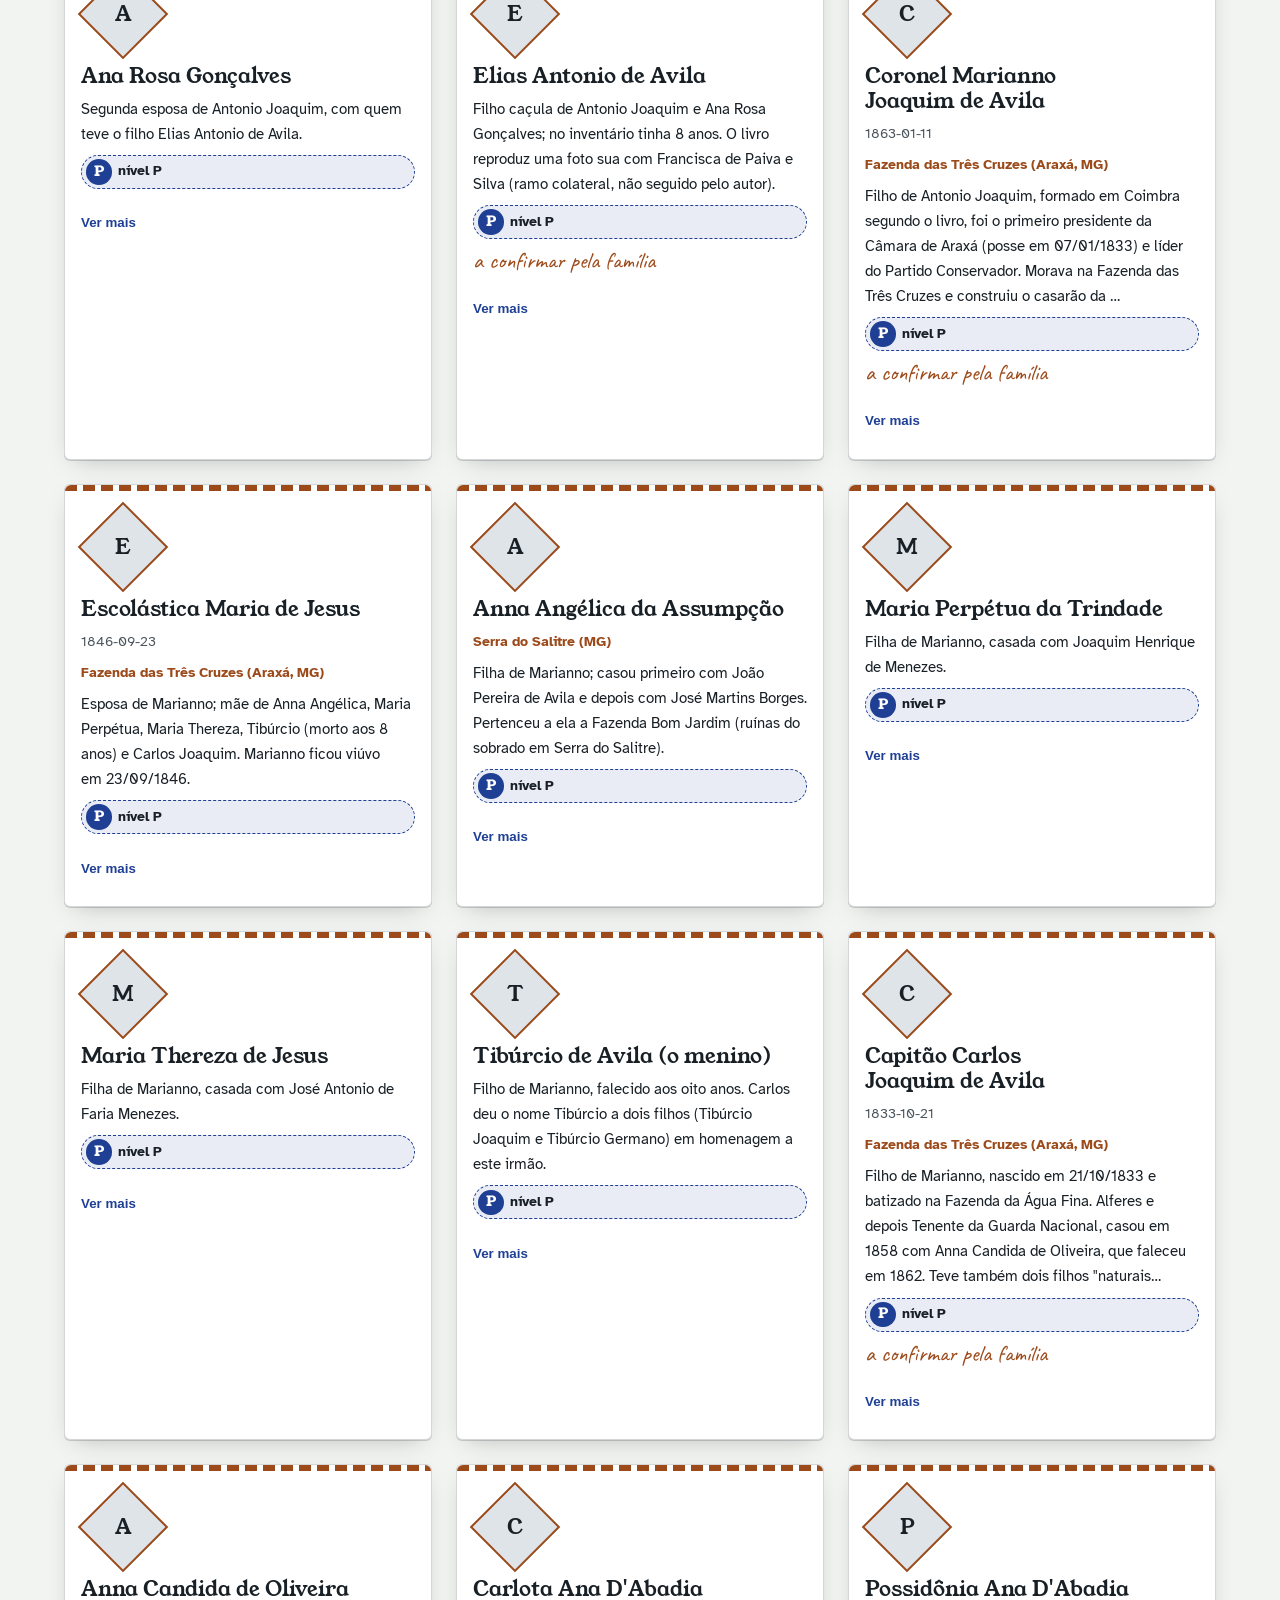
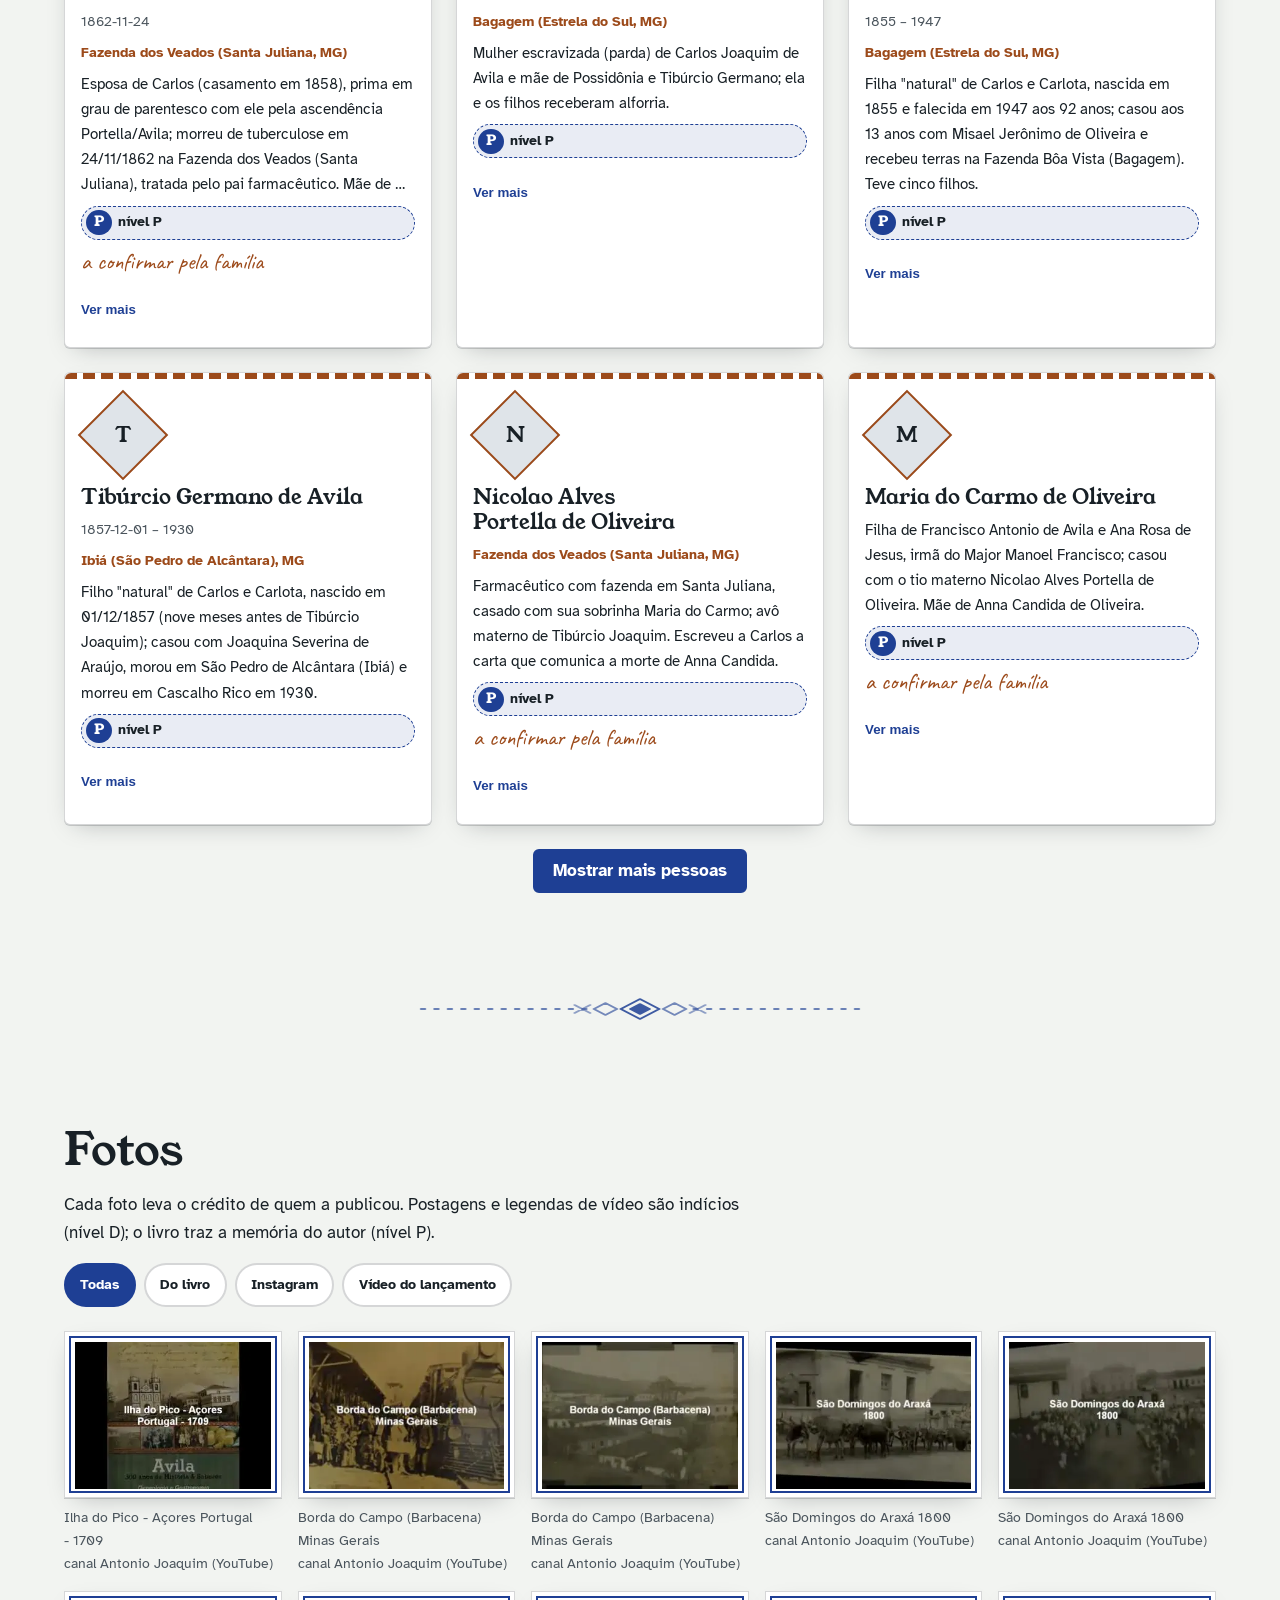
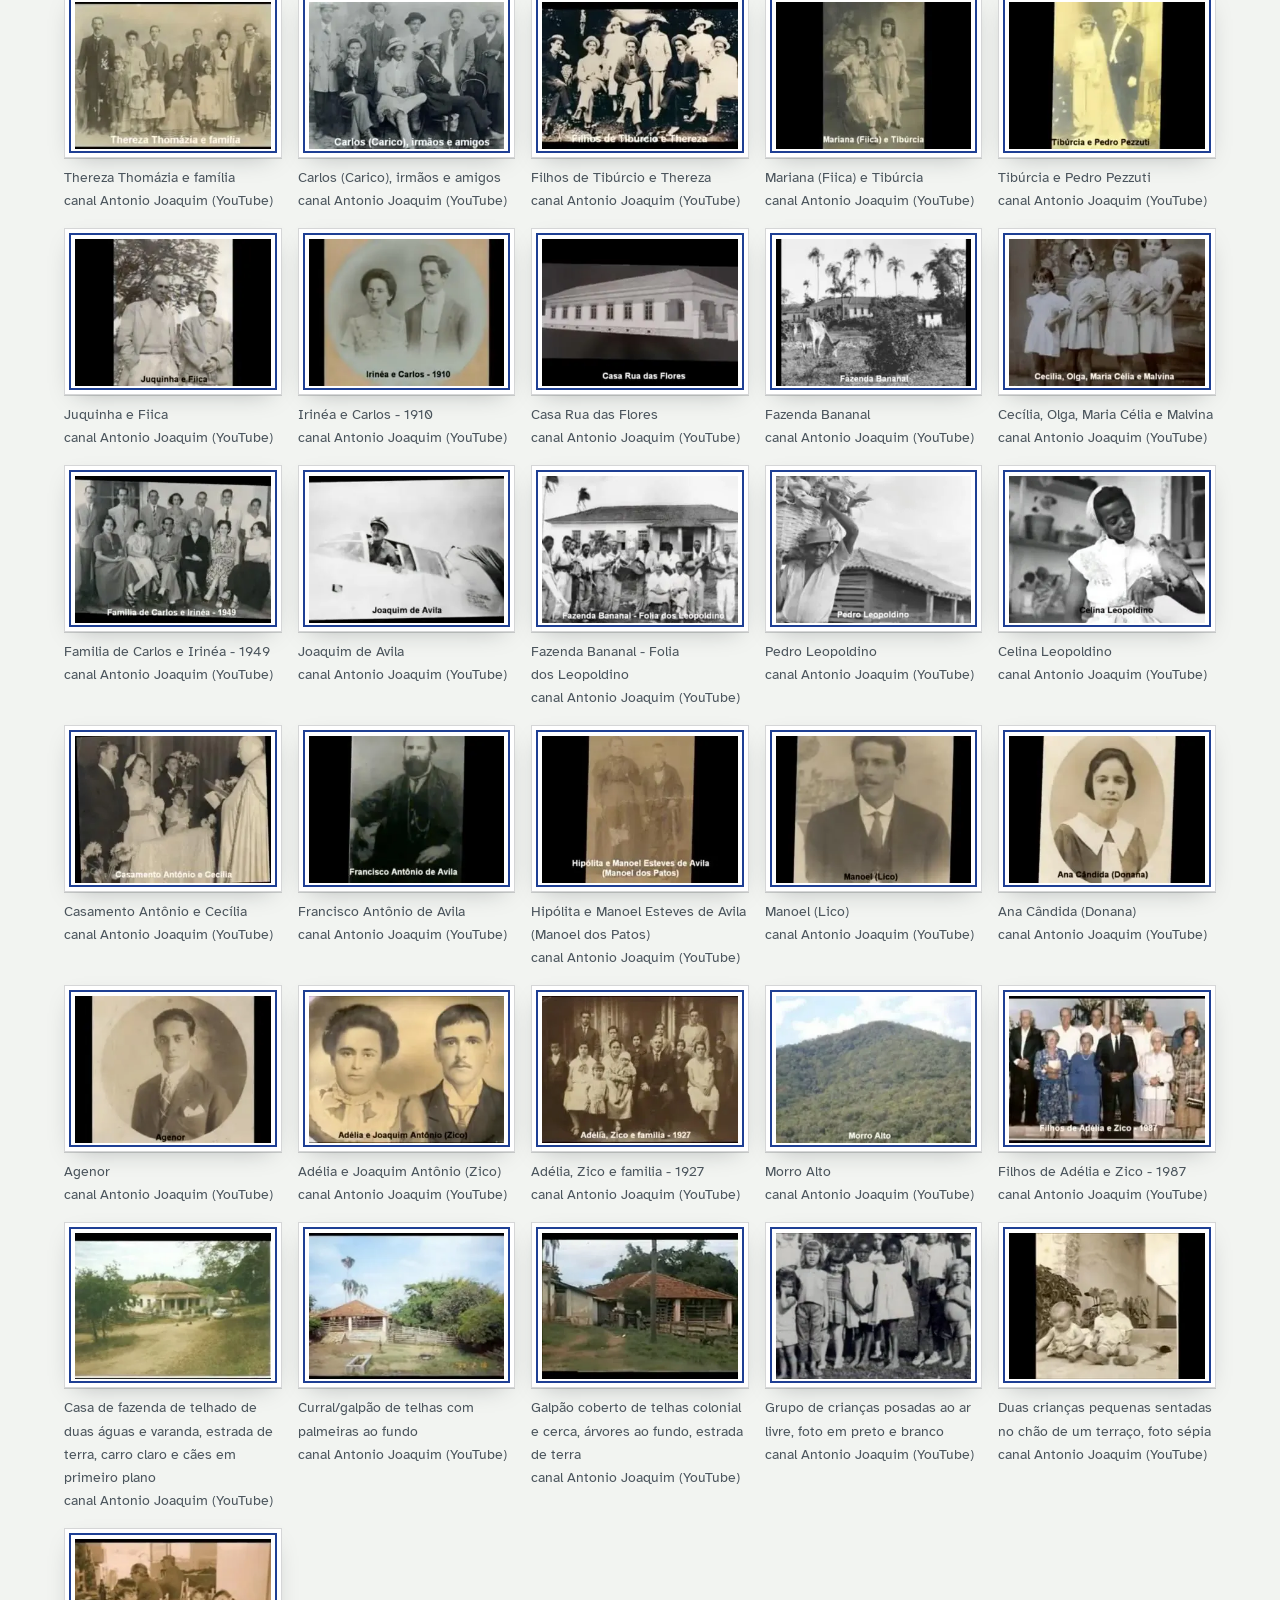
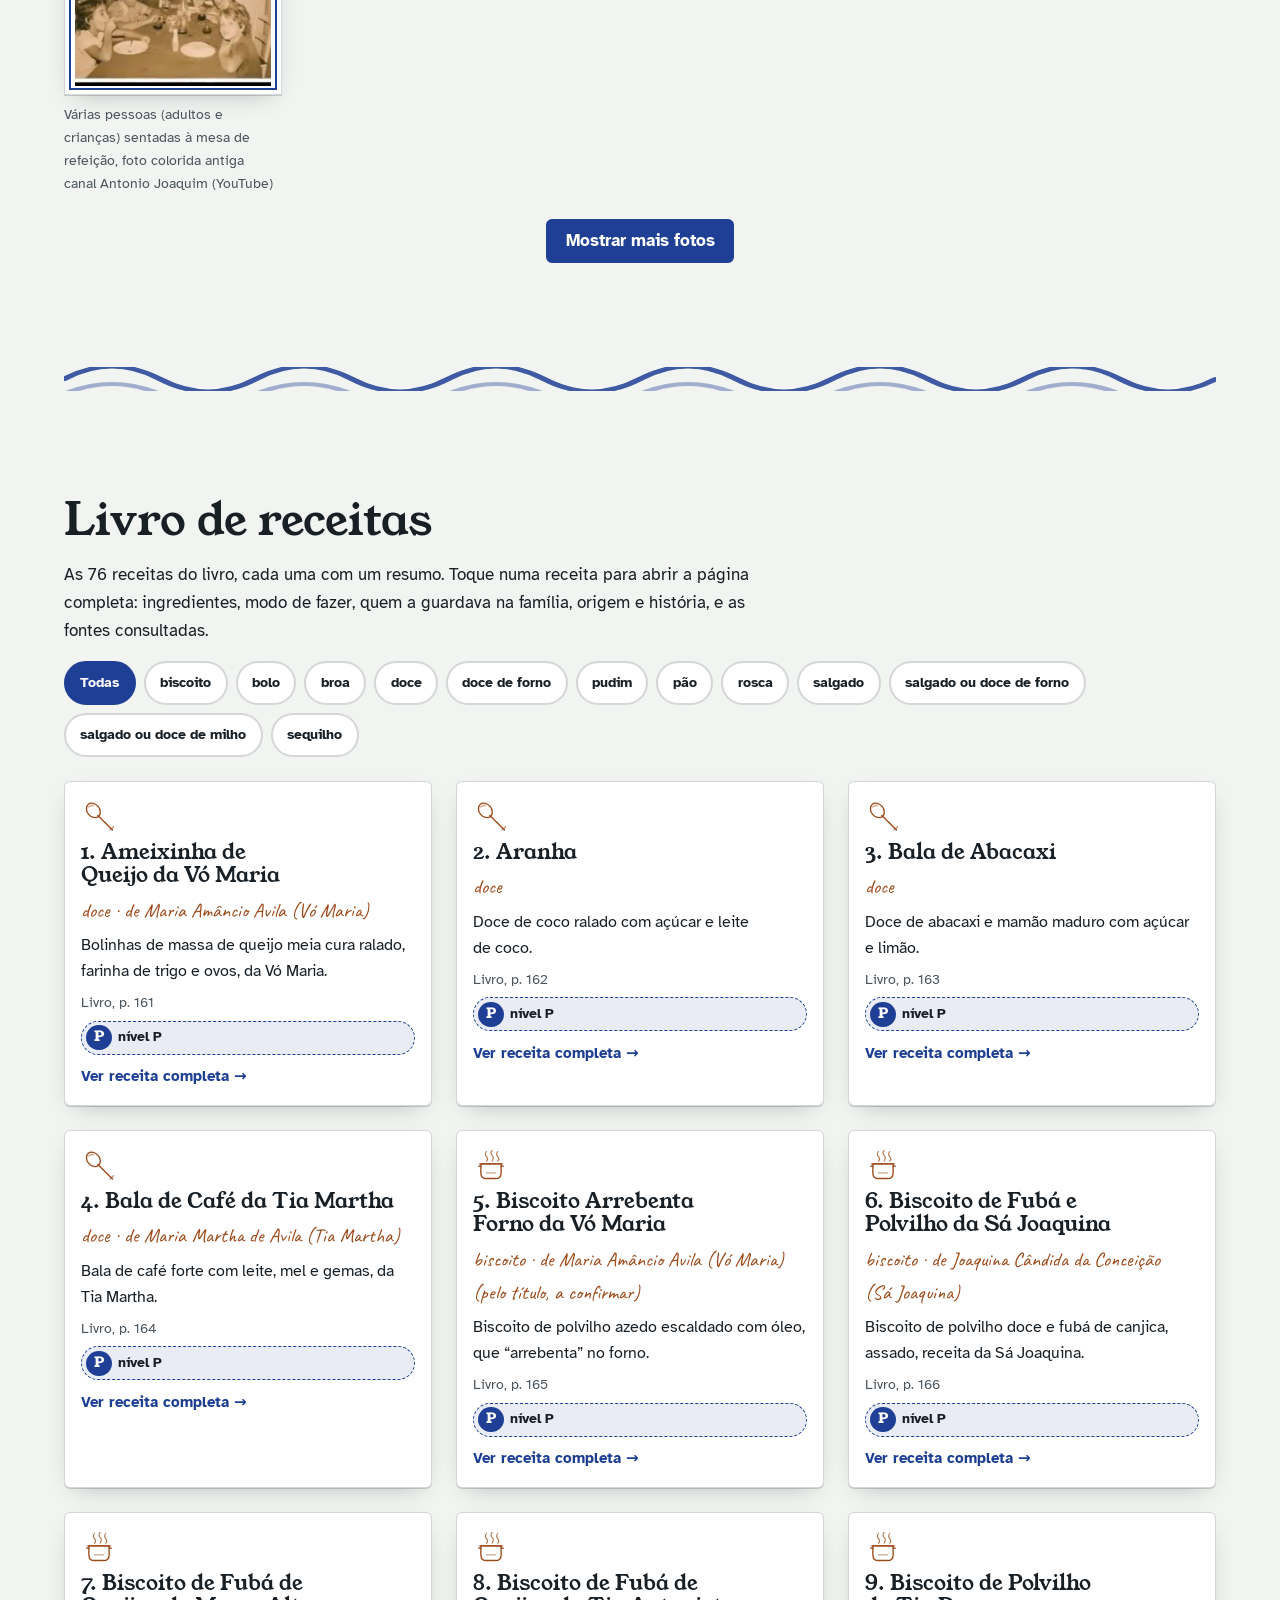
==== commit dfa9ba48: "Duda: nome completo, nascimento (2010) e mudança para Portugal (2023) na linha do tempo Co-Authored-" ====
--- a/index.html
+++ b/index.html
@@ -797,7 +797,7 @@
 var NIVEIS={A:'A',B:'B',C:'C',D:'D',P:'P',controverso:'controverso'};
 var selo=function(n){n=NIVEIS[n]?n:'D';return '<span class="selo-evidencia" data-nivel="'+n+'">'+(n==='controverso'?'controverso':'nível '+n)+'</span>'};
 var aviso=function(t){return '<div class="aviso-confirmar"><svg aria-hidden="true"><use href="#orn-confirmar"/></svg><div><strong>a confirmar pela família</strong><p>'+esc(t||'Informação ainda sem confirmação.')+'</p></div></div>'};
-var regiao=function(l){return (l==='pico'||l==='faial'||l==='angra')?'acores':(l==='goias'||l==='brasilia')?'goias':'minas'};
+var regiao=function(l){return (l==='pico'||l==='faial'||l==='angra'||l==='amora')?'acores':(l==='goias'||l==='brasilia')?'goias':'minas'};
 var RAMO={acores:'Açores',minas:'Minas Gerais',goias:'Goiás'};
 var D={};
 // tema e menu
@@ -838,7 +838,7 @@
  var cur='todos';
  function draw(){var ev=D.tempo.map(function(e,i){return [e,i]}).filter(function(x){return cur==='todos'||regiao(x[0].lugar_id)===cur}).sort(function(a,b){return (a[0].ano-b[0].ano)||String(a[0].data||'').localeCompare(String(b[0].data||''))||(a[1]-b[1])}).map(function(x){return x[0]});
   $('#tempo-lista').innerHTML=ev.map(function(e){return '<li class="marco" data-regiao="'+regiao(e.lugar_id)+'"><p class="marco__ano">'+esc(e.ano)+'</p><p class="marco__titulo">'+esc(e.titulo)+'</p><p class="marco__texto">'+esc(e.texto)+'</p>'+selo(e.nivel)+(e.nota?'<p class="marco__nota">'+esc(String(e.nota).replace(/\[referência não verificada\]/g,'(referência ainda por verificar)'))+'</p>':'')+'</li>'}).join('')}
- filtros($('#f-tempo'),[['todos','Tudo'],['acores','Açores'],['minas','Minas Gerais'],['goias','Goiás e Brasília']],cur,function(v){cur=v;draw()});draw()}
+ filtros($('#f-tempo'),[['todos','Tudo'],['acores','Açores e Portugal'],['minas','Minas Gerais'],['goias','Goiás e Brasília']],cur,function(v){cur=v;draw()});draw()}
 function lugaresLista(){var ids=['pico','borda-do-campo','morro-alto','araxa','goias','brasilia'];$('#lugares-lista').innerHTML=ids.filter(function(i){return D.lById[i]}).map(function(i){return '<li><button type="button" data-lg="'+i+'" aria-pressed="false">'+esc(D.lById[i].nome.split(' (')[0])+'</button></li>'}).join('');$('#lugares-lista').addEventListener('click',function(e){var b=e.target.closest('[data-lg]');if(b)painelLugar(b.getAttribute('data-lg'))})}
 function marcaLugar(id){[].forEach.call(document.querySelectorAll('#lugares-lista button'),function(b){b.setAttribute('aria-pressed',String(b.getAttribute('data-lg')===id))});[].forEach.call(document.querySelectorAll('#mapa-rota [data-lugar]'),function(g){g.setAttribute('aria-pressed',String(g.getAttribute('data-lugar')===id))})}
 function painelLugar(id,silencioso){
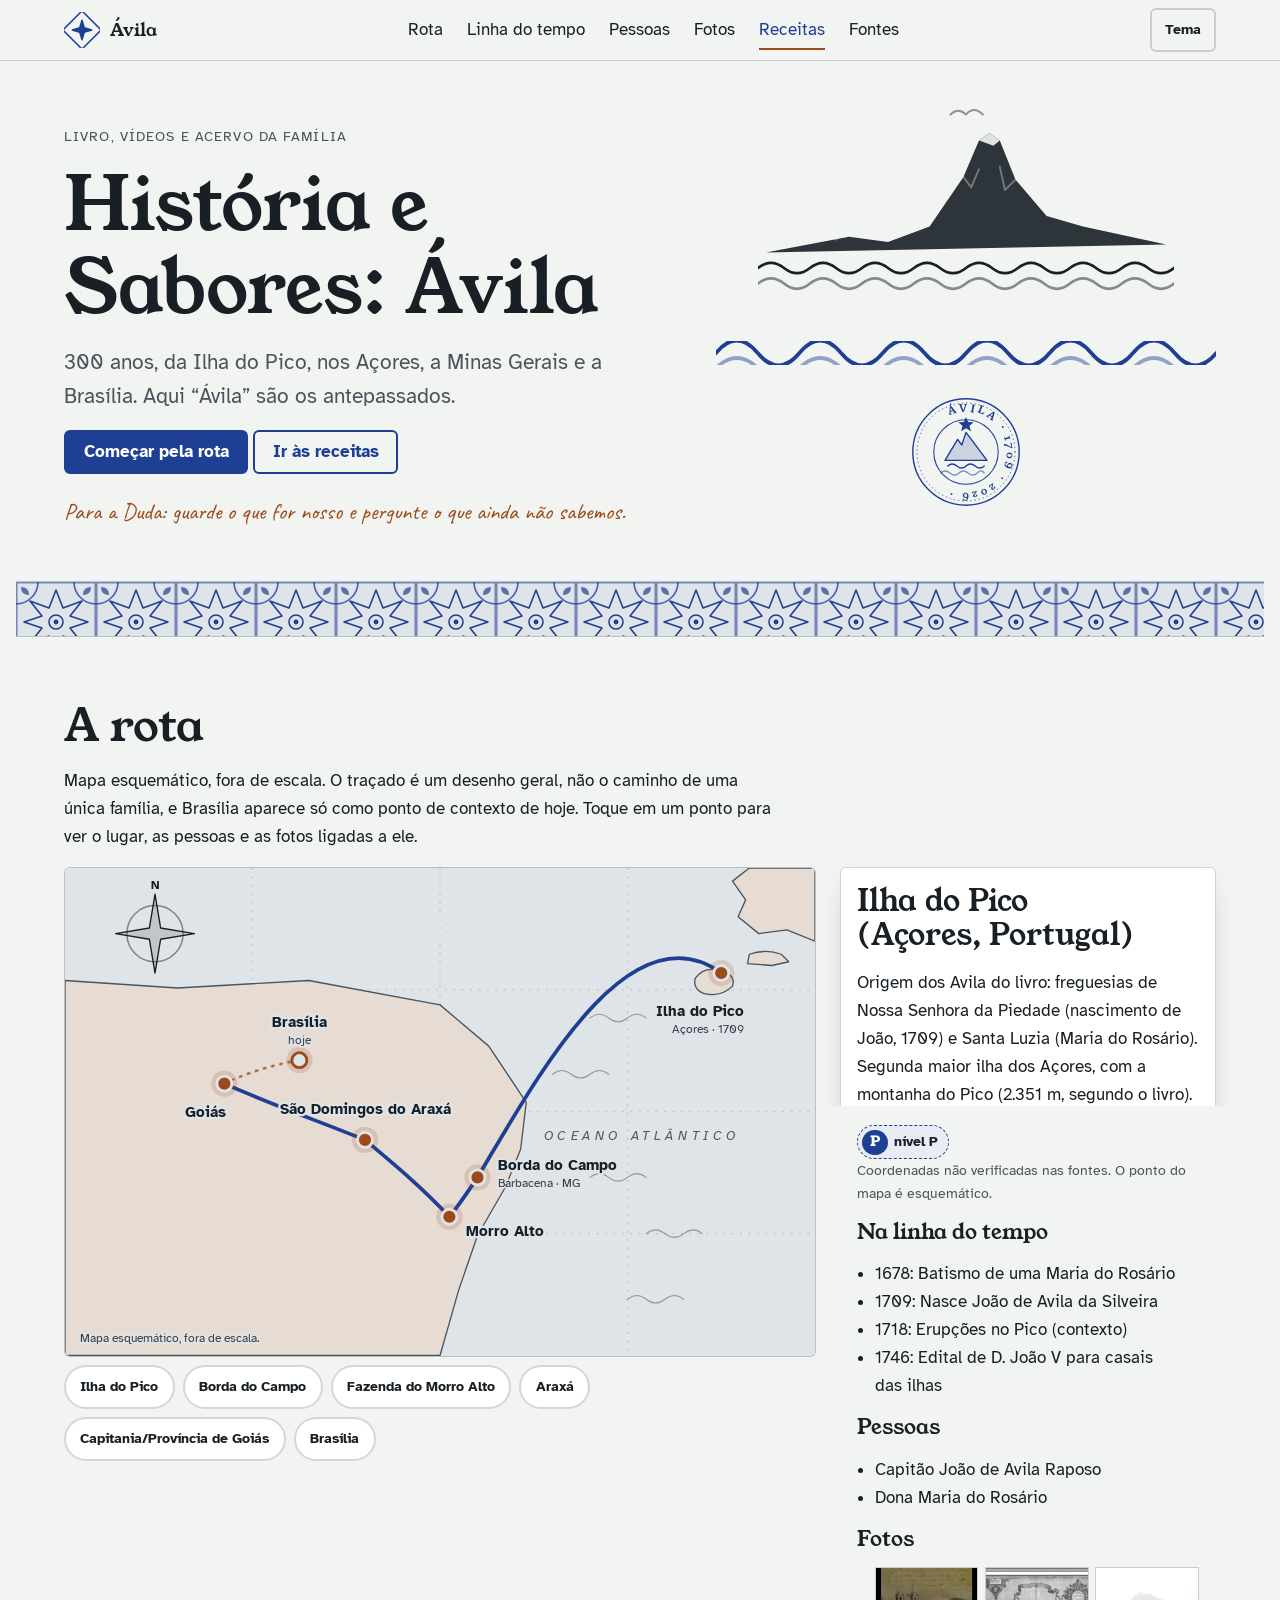
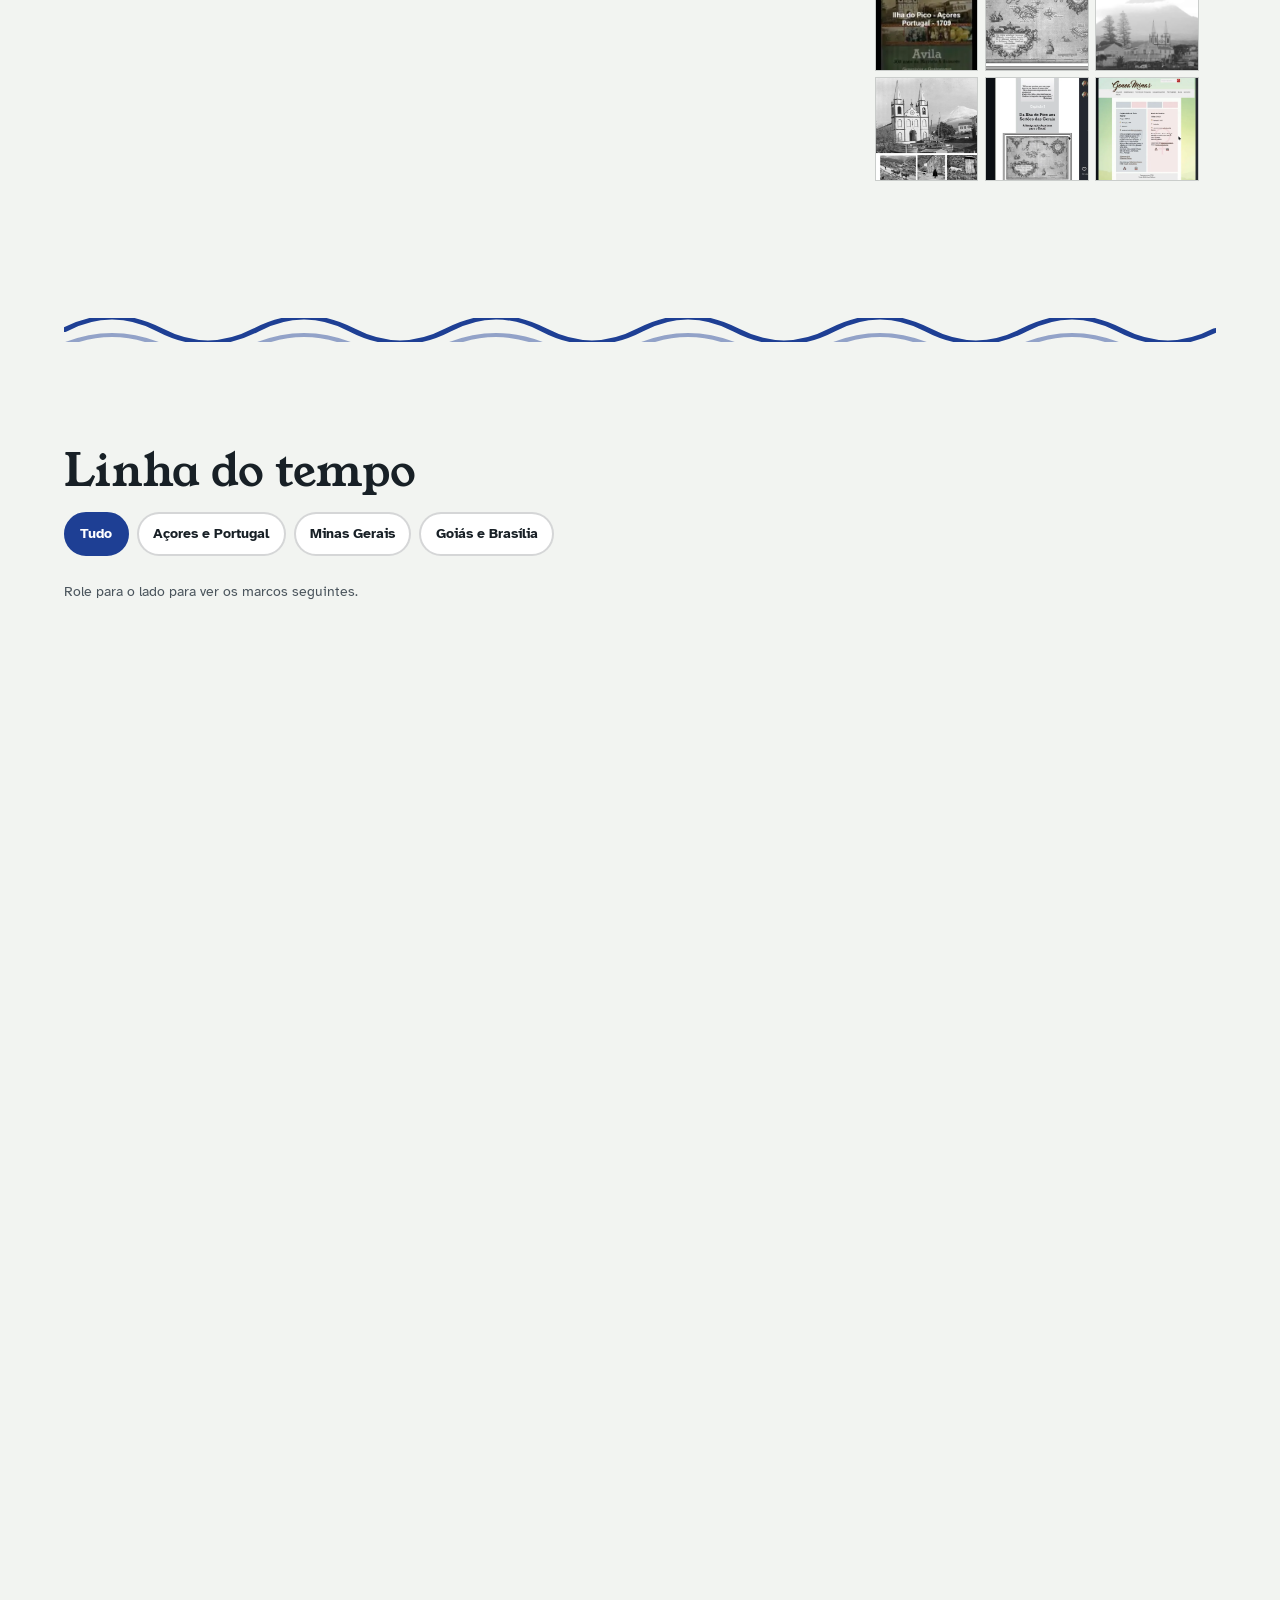
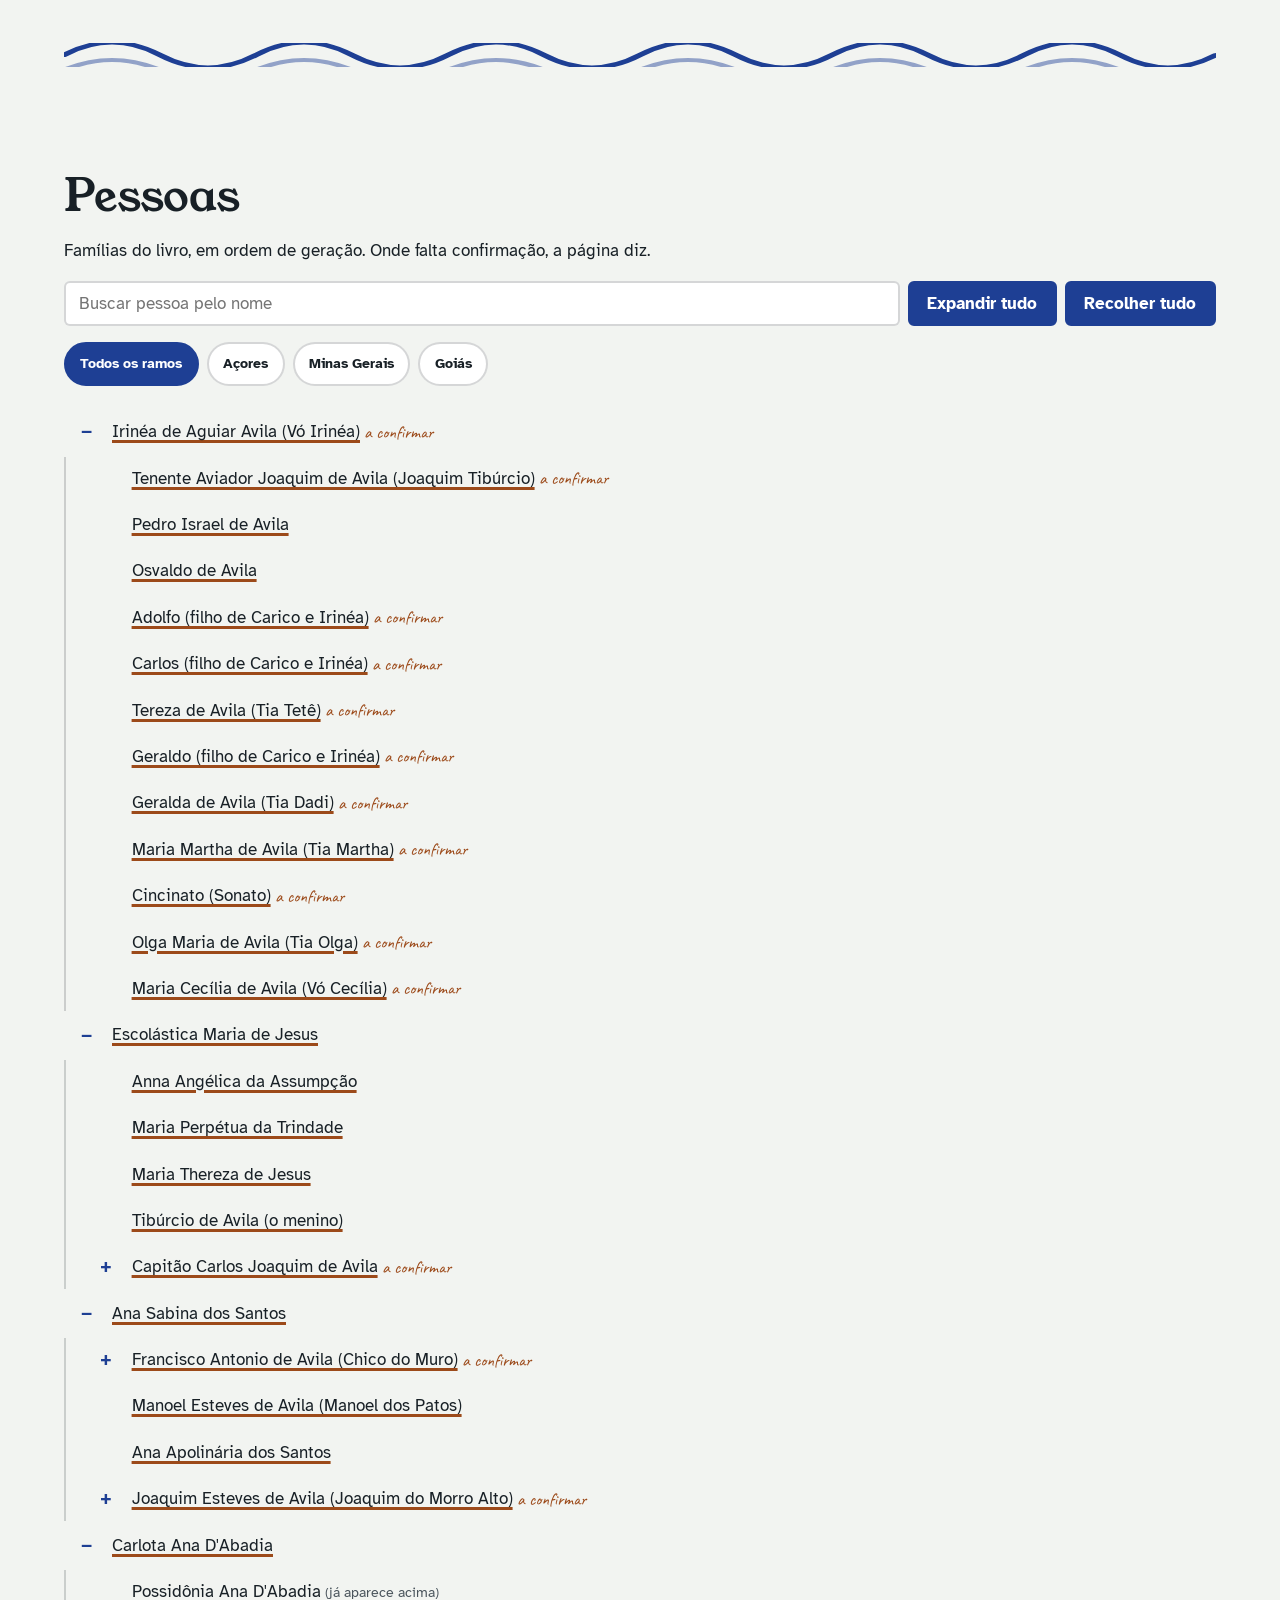
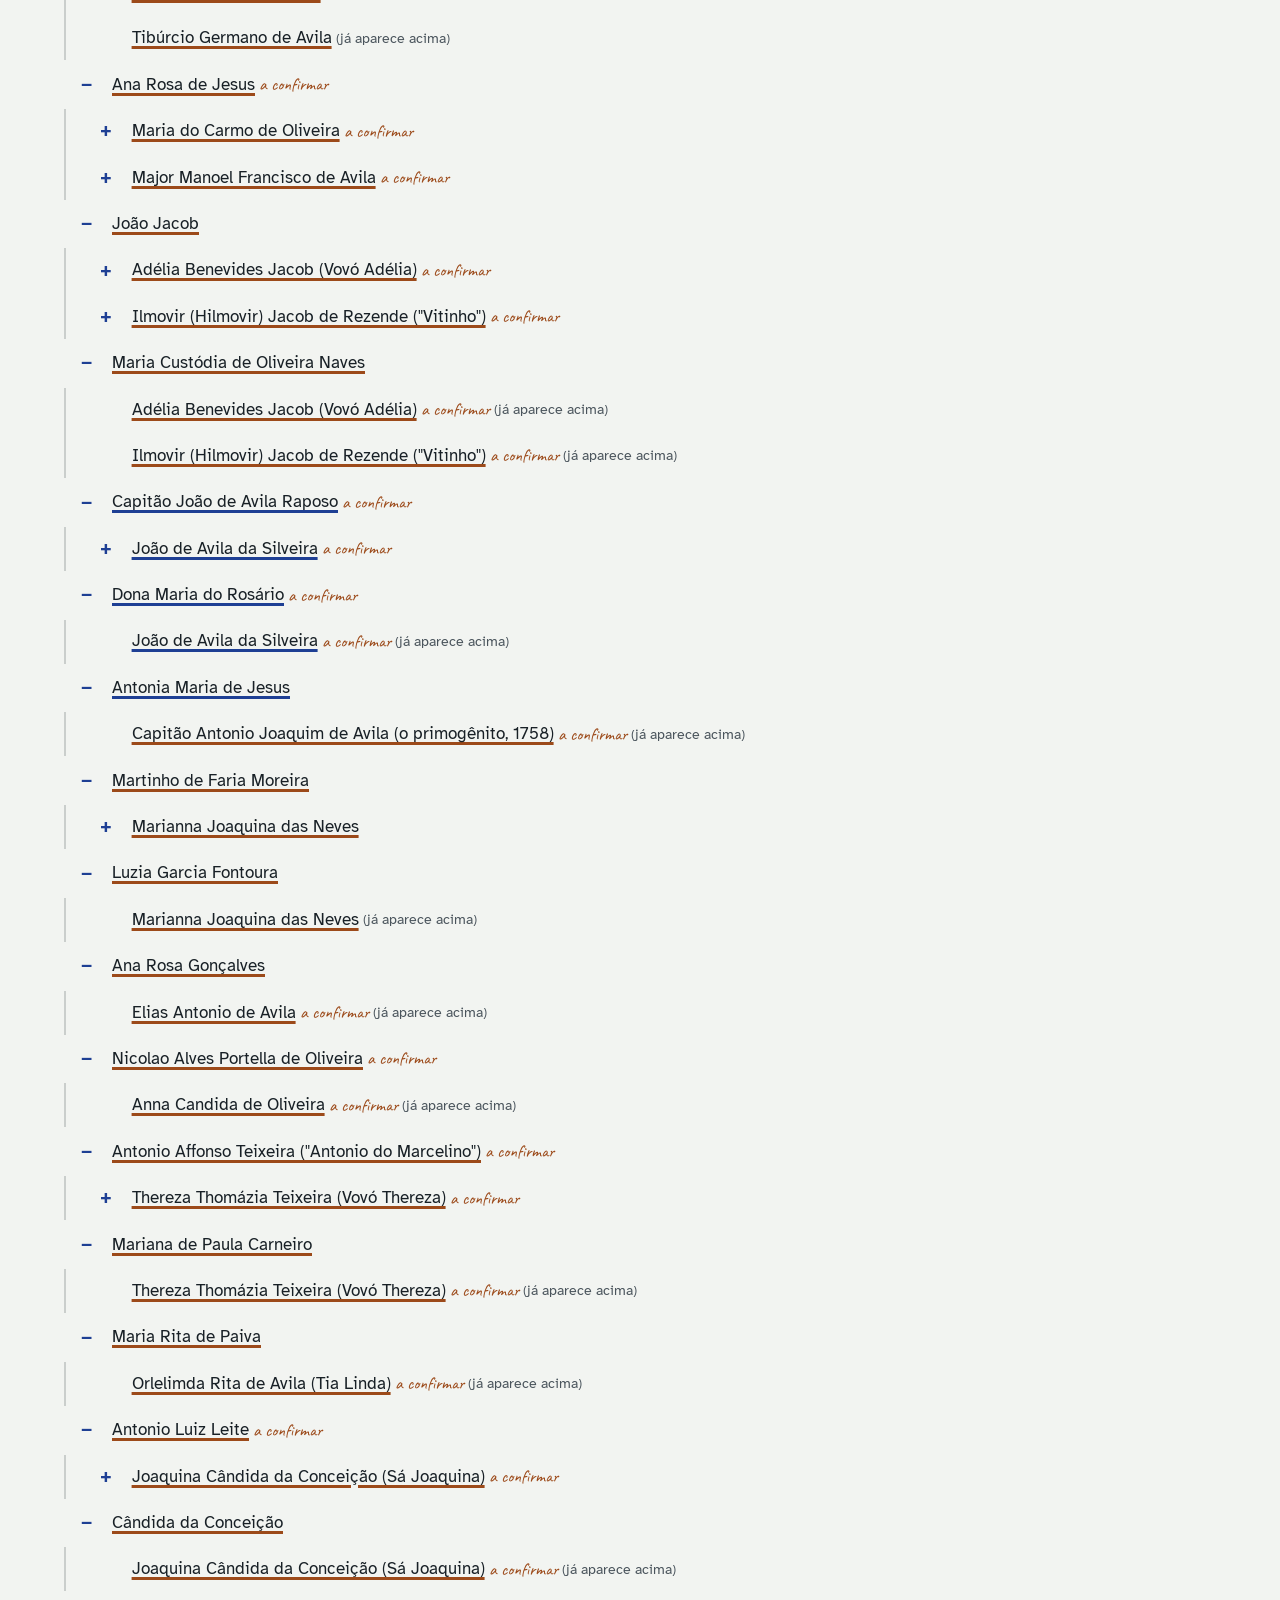
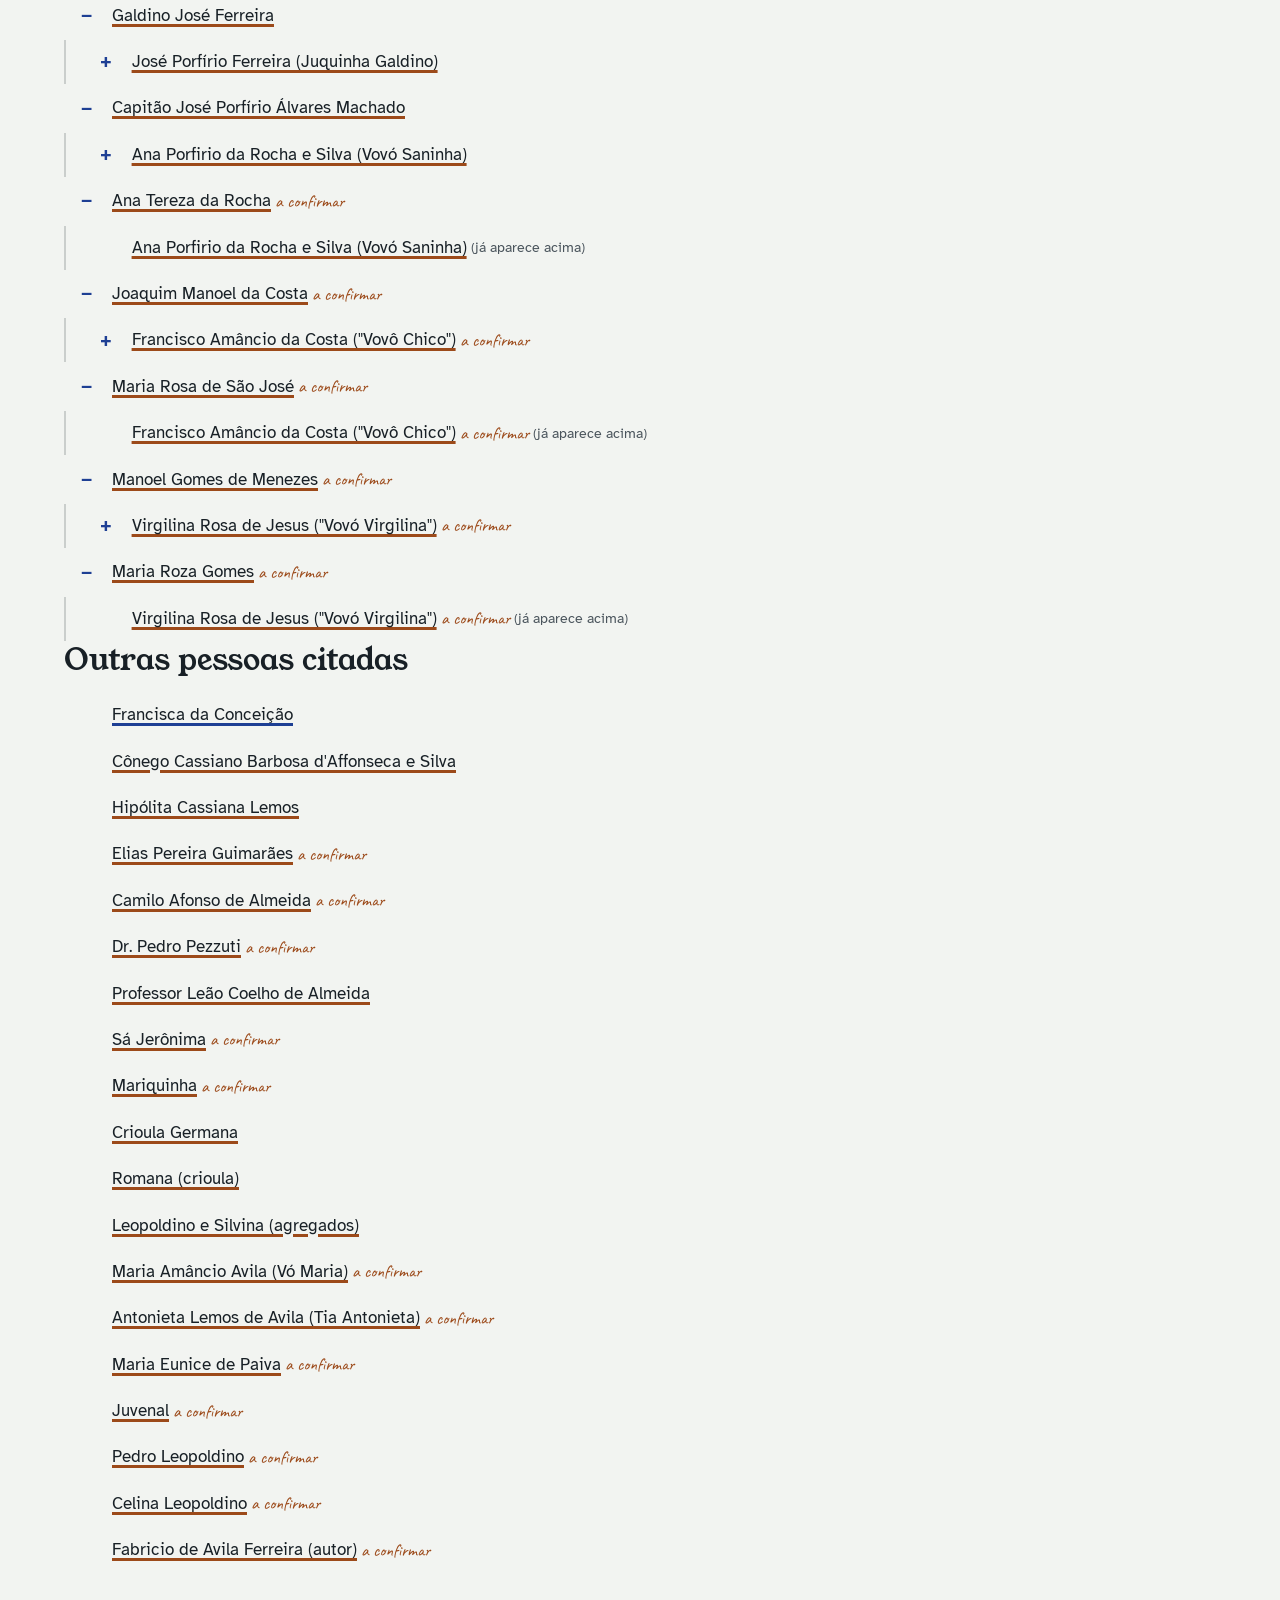
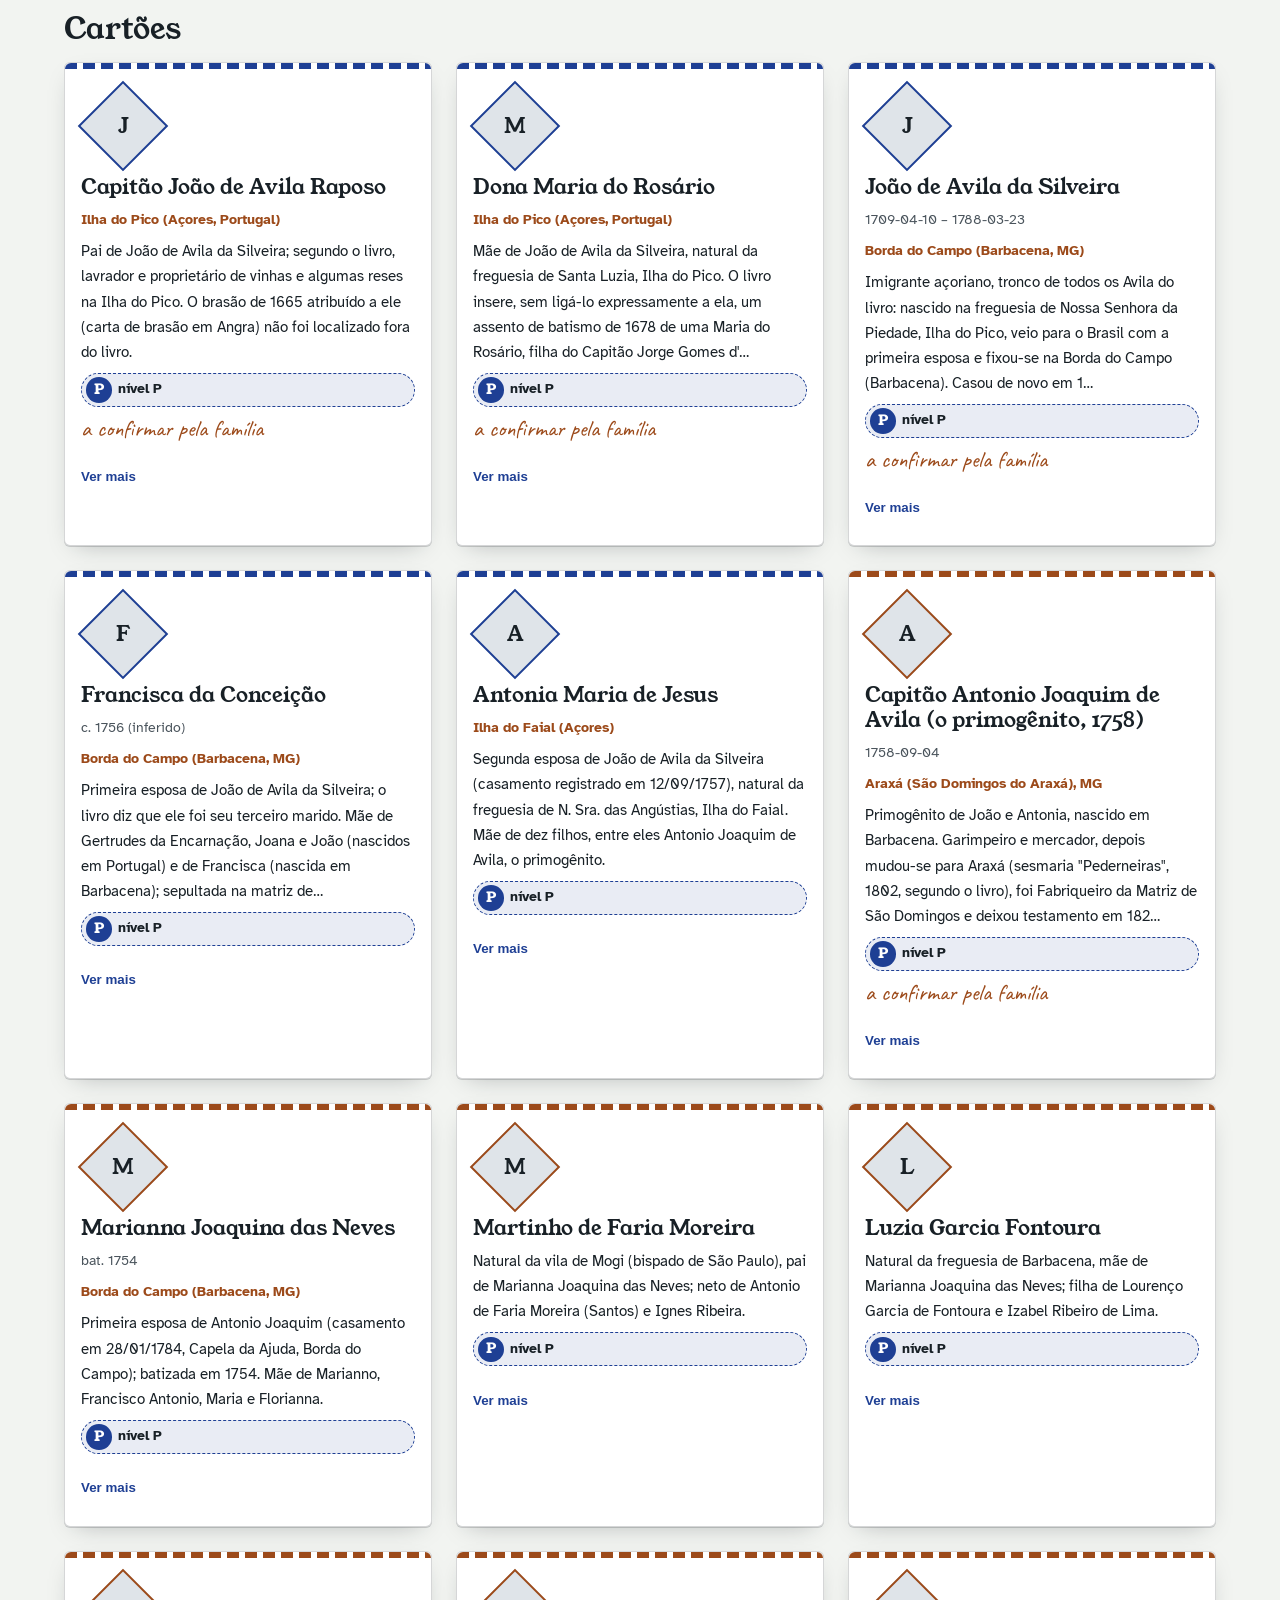
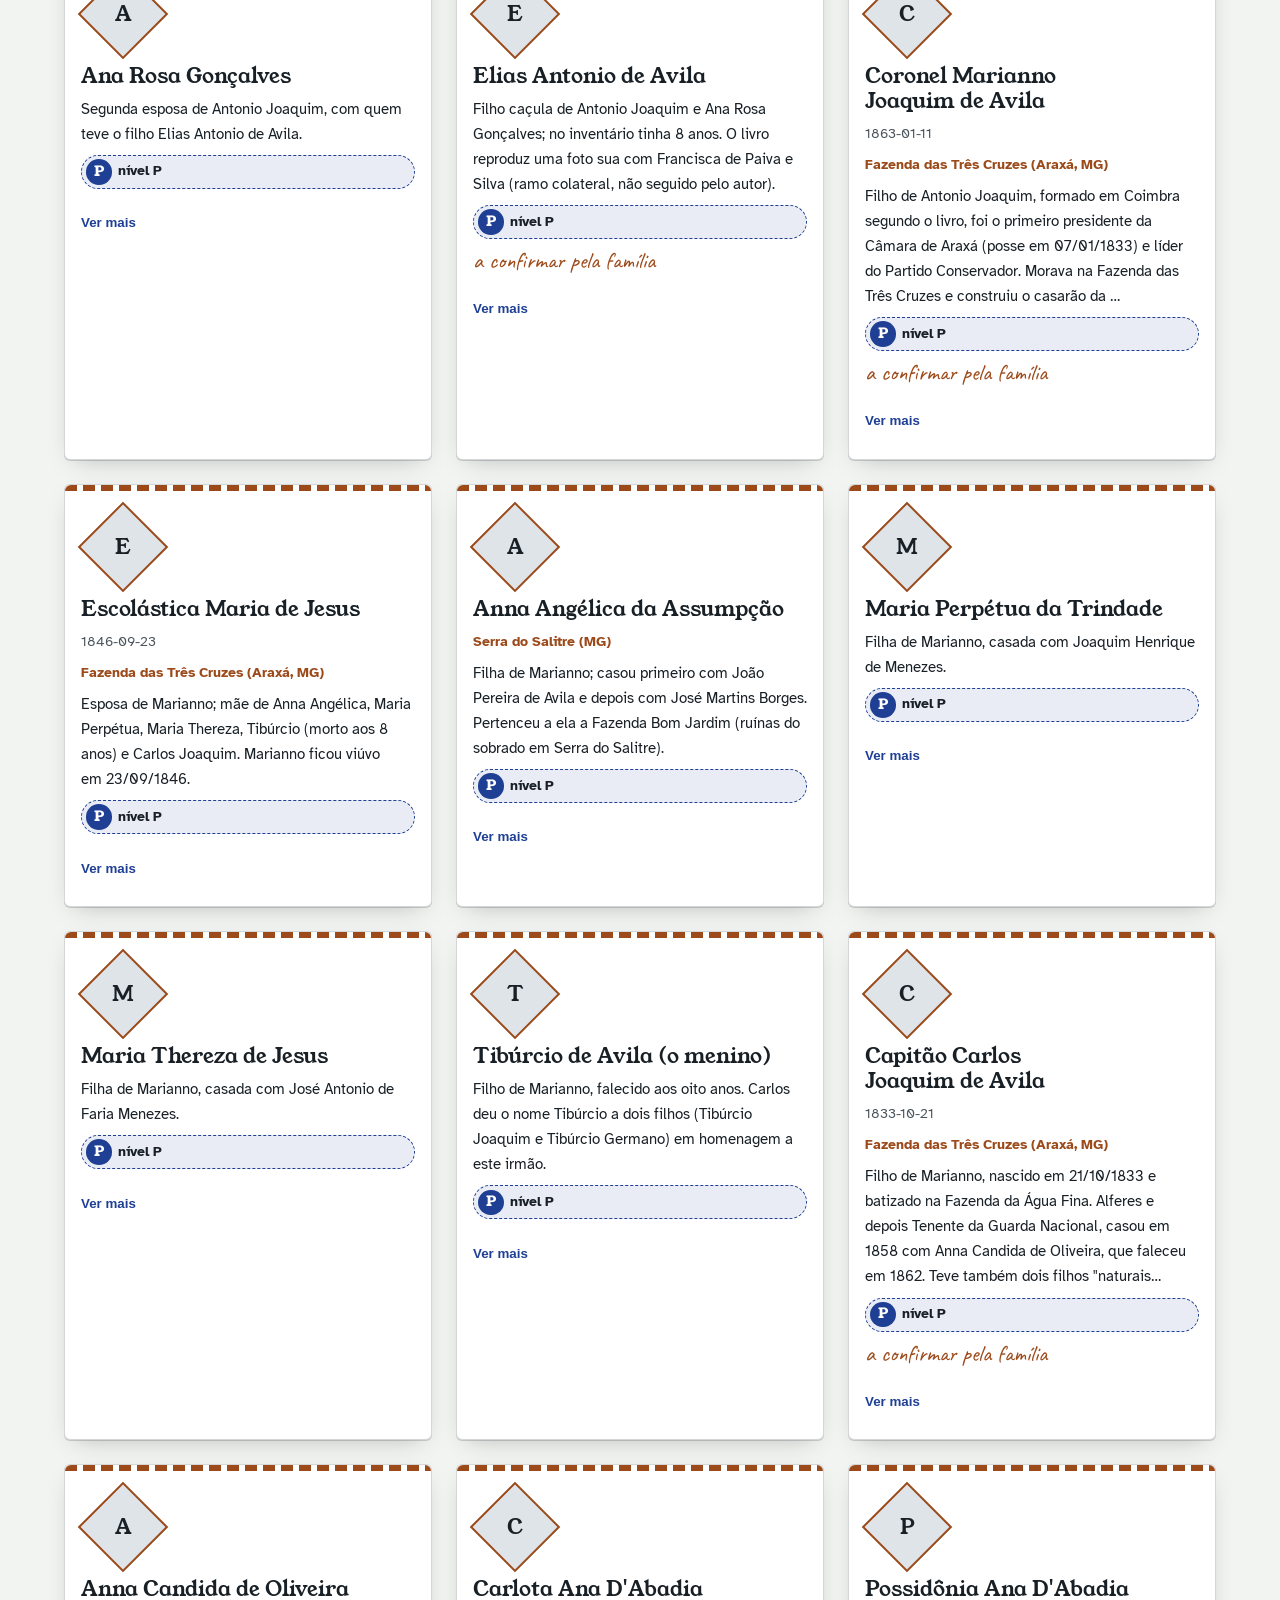
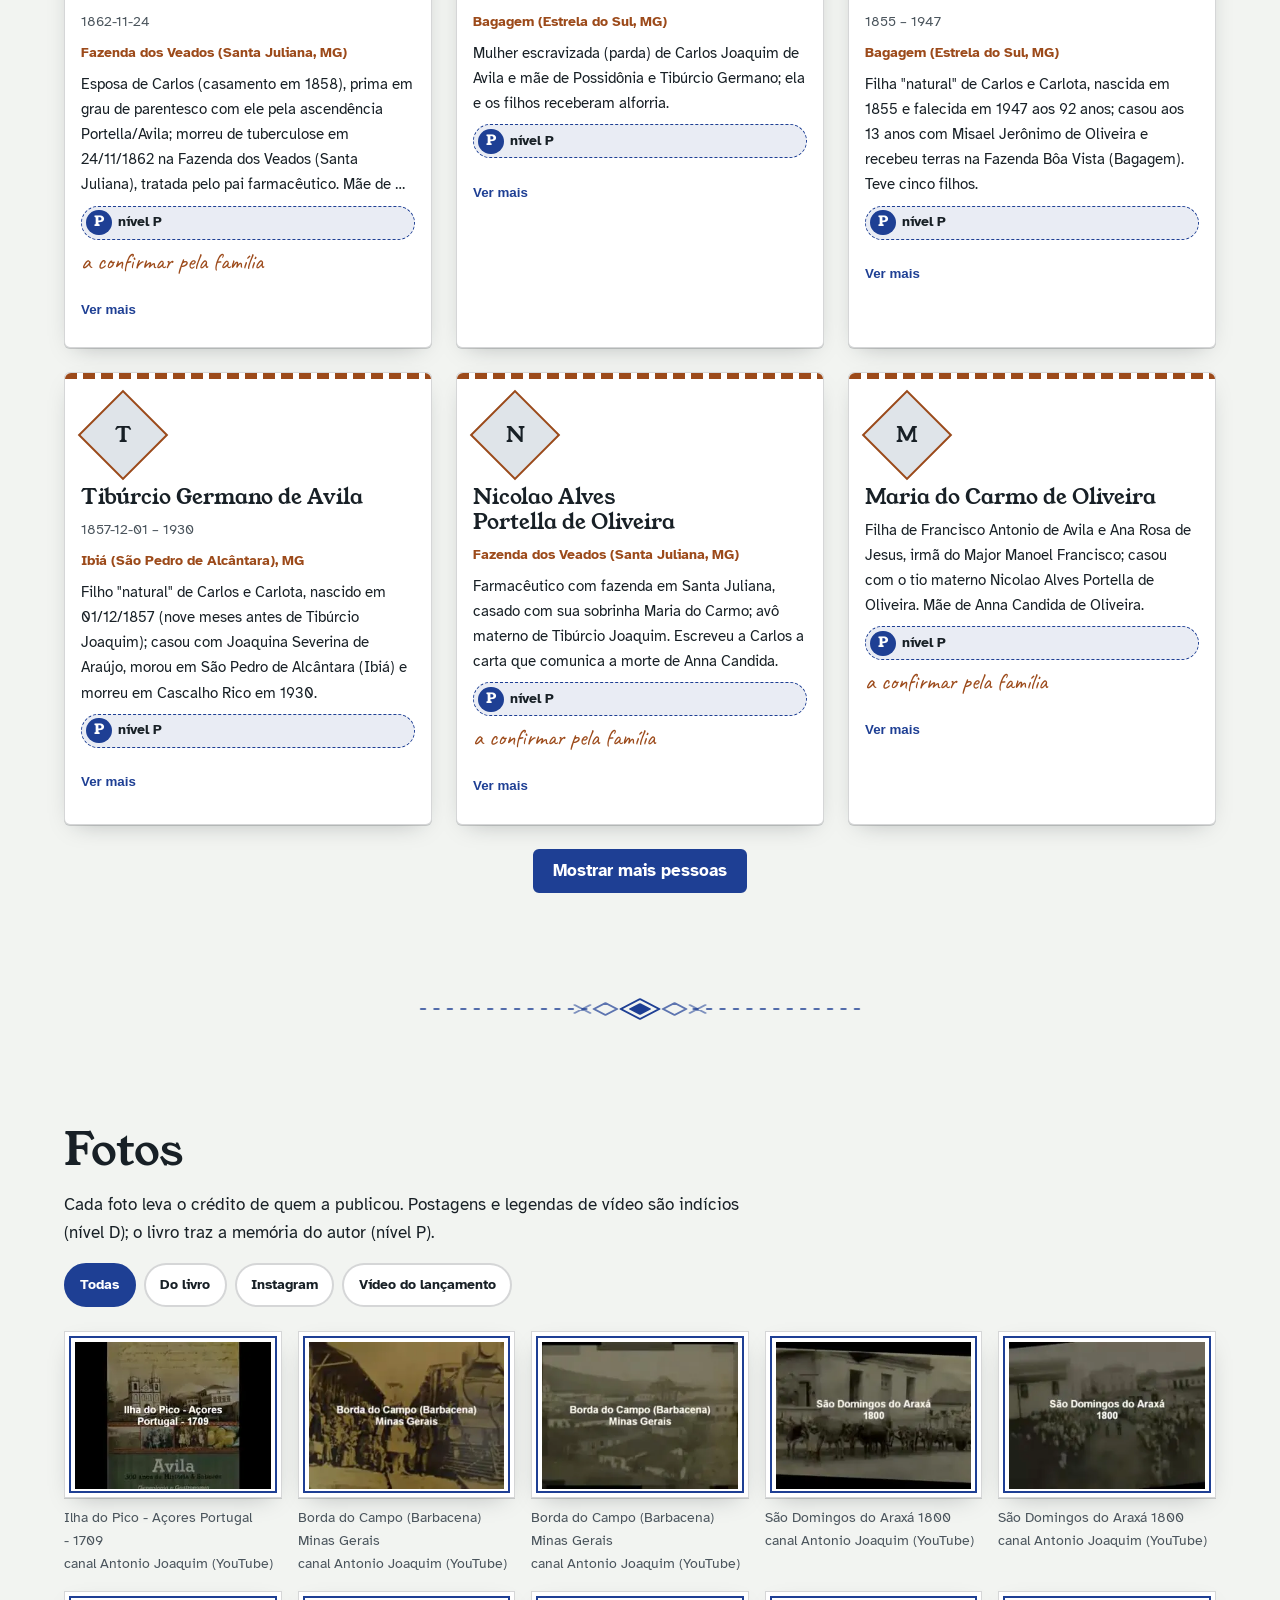
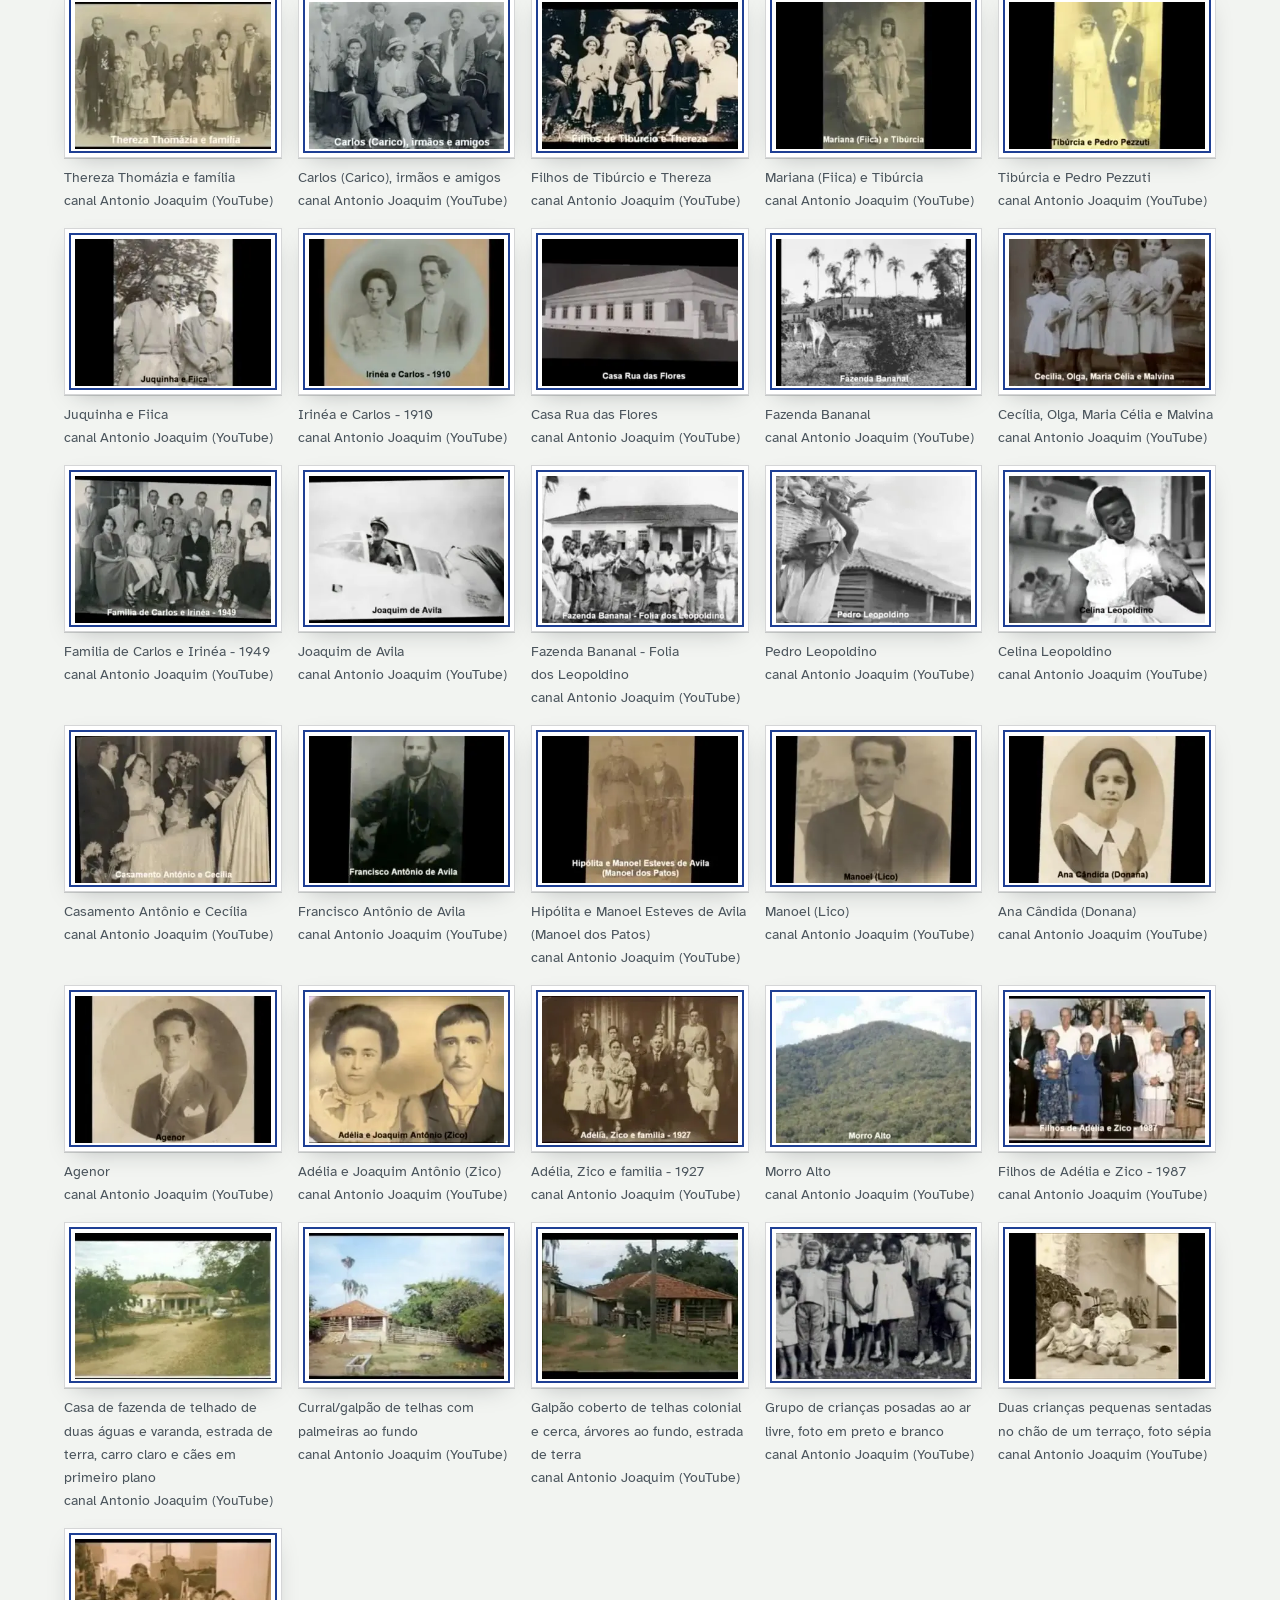
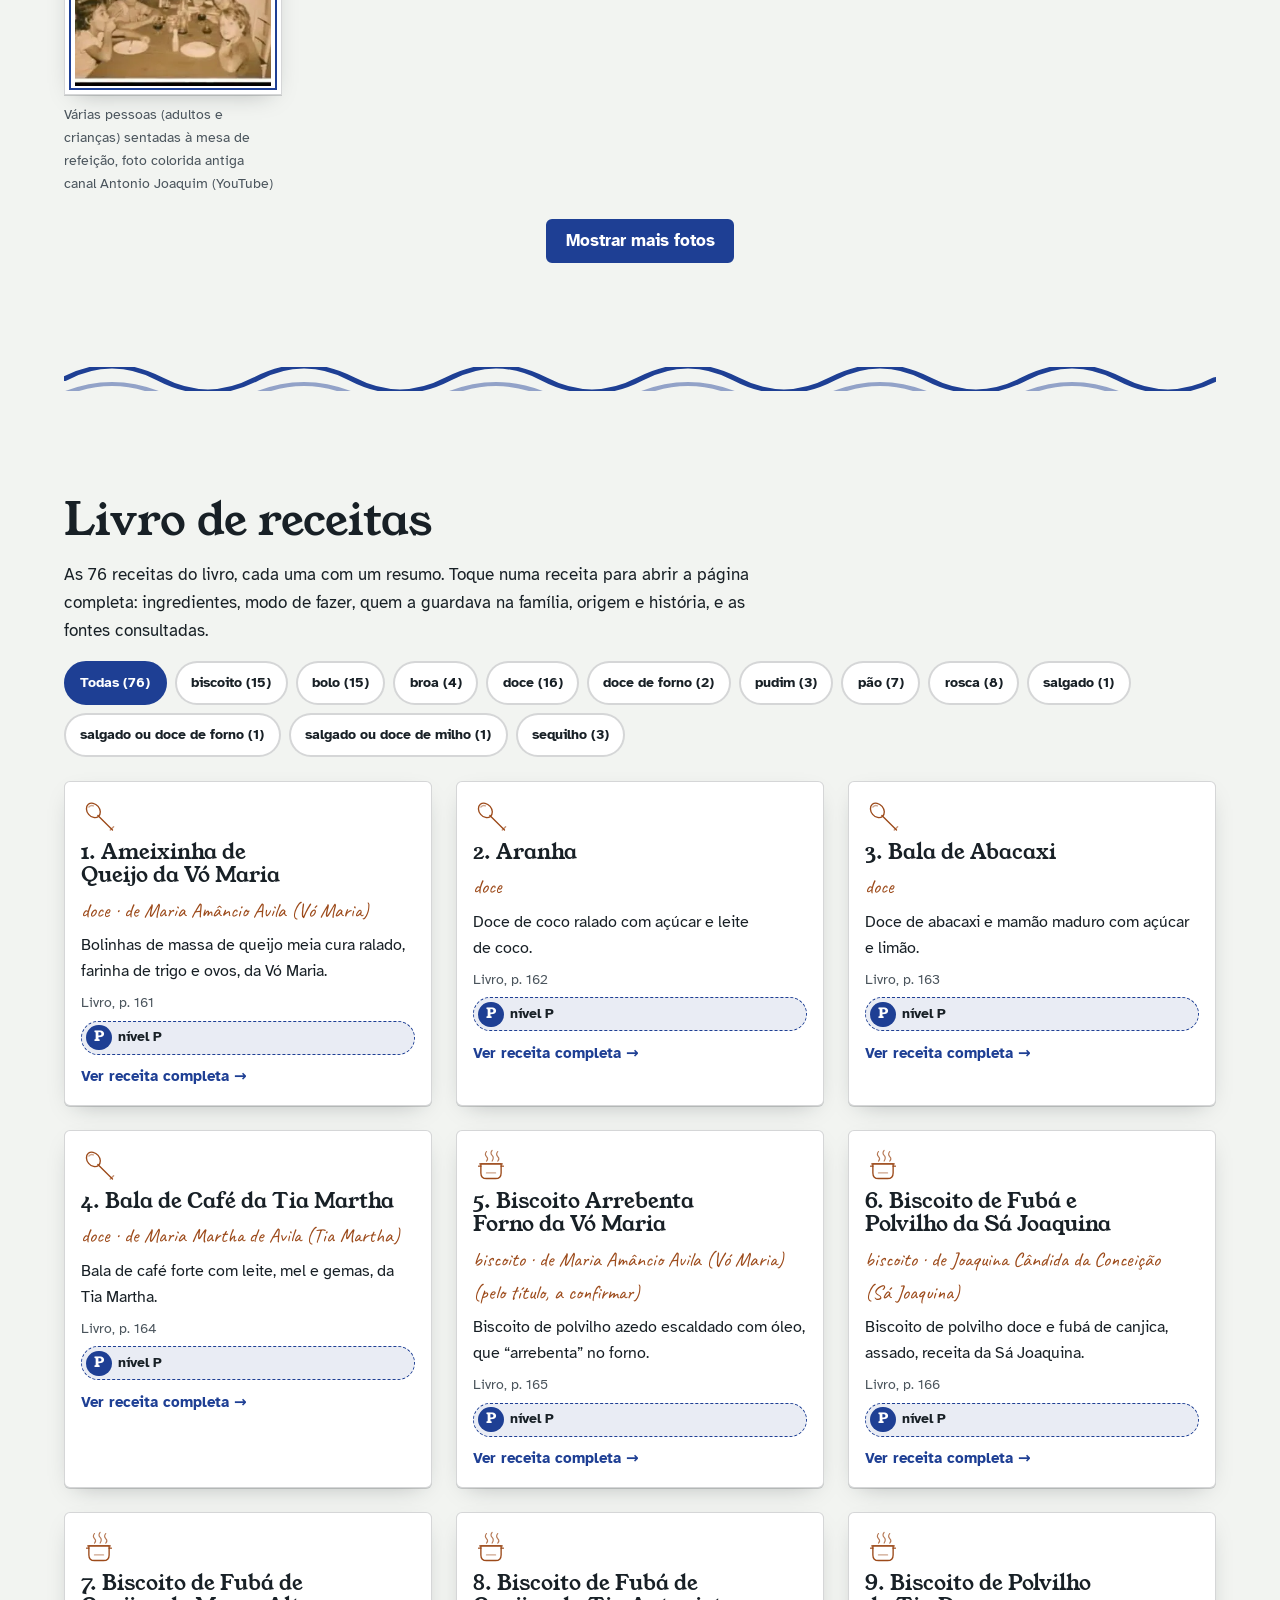
==== commit 65f27550: "Efeitos visuais: revelação ao rolar, parallax, linha do tempo viva, receitas com ingredientes marcáv" ====
--- a/index.html
+++ b/index.html
@@ -362,7 +362,94 @@
 .rec-pag .fontes li{margin:.5rem 0;font-size:.95rem}
 .rec-pag .aguarde{color:var(--tinta-2)}
 .rec-pag a{overflow-wrap:anywhere}
-.rec-pag h1:focus:not(:focus-visible){outline:none}
+
+/* efeitos (revisão gráfica) */
+.js .revela{opacity:0;transform:translateY(16px);transition:opacity .6s var(--ease),transform .6s var(--ease);transition-delay:calc(var(--i,0)*45ms)}
+.js .revela.visivel{opacity:1;transform:none}
+.nav a{transition:border-color .25s,color .25s}
+.nav a[aria-current="true"]{color:var(--mar);border-bottom-color:var(--barro)}
+.heroi__ilha svg.pico{translate:0 calc(var(--py,0)*-1px)}
+.heroi__ilha svg.ondas{translate:0 calc(var(--py,0)*-.45px)}
+.heroi__ilha svg.selo{translate:0 calc(var(--py,0)*-.2px)}
+.marco::before{transition:background .4s,box-shadow .4s}
+.marco.passou::before{background:var(--ramo-no,var(--mar));box-shadow:0 0 0 4px color-mix(in srgb,var(--ramo-no,var(--mar)) 18%,transparent)}
+.marco[data-regiao="minas"]{--ramo-no:var(--barro)}.marco[data-regiao="goias"]{--ramo-no:var(--cerrado)}
+.linha-tempo--h::before{right:auto;width:var(--sw,100%)}
+.pessoa,.painel{transition:transform .35s var(--ease),box-shadow .35s var(--ease),border-color .3s}
+.botao,.filtros button,.lugares-lista button,#tema{transition:transform .15s var(--ease),filter .2s,background .25s,color .25s,border-color .25s}
+.botao:active,.filtros button:active,.lugares-lista button:active,#tema:active{transform:scale(.96)}
+@media (hover:hover){.pessoa:hover,.pessoa:focus-within{transform:translateY(-3px);box-shadow:0 1px 0 var(--linha),0 18px 30px -16px color-mix(in srgb,var(--tinta) 45%,transparent)}}
+.pessoa__retrato{transition:transform .5s var(--ease)}
+@media (hover:hover){.pessoa:hover .pessoa__retrato{transform:scale(1.04)}}
+@keyframes brilho{from{background-position:-120% 0}to{background-position:220% 0}}
+.selo-evidencia{background-image:linear-gradient(105deg,transparent 40%,color-mix(in srgb,#fff 35%,transparent) 50%,transparent 60%);background-size:250% 100%;background-position:-120% 0;background-repeat:no-repeat}
+.selo-evidencia:hover{animation:brilho 1.1s var(--ease) 1 both}
+#painel-lugar.troca>*{animation:folha .4s var(--ease) both}
+@keyframes folha{from{opacity:0;transform:translateY(8px)}to{opacity:1;transform:none}}
+.moldura{overflow:hidden}
+.moldura img{transition:transform .8s var(--ease),filter .6s}
+.js .foto.revela:not(.visivel) .moldura img{filter:grayscale(1) contrast(.9);transform:scale(1.04)}
+@media (hover:hover){.foto__botao:hover .moldura img{transform:scale(1.03)}}
+.rodape svg.rosa{transition:transform 1.4s var(--ease)}
+.rodape.visivel svg.rosa{transform:rotate(360deg)}
+.tema-troca,.tema-troca *{transition:background-color .35s,color .35s,border-color .35s,fill .35s,stroke .35s!important}
+@media (prefers-reduced-motion:reduce){.js .revela{opacity:1;transform:none;transition:none}.heroi__ilha svg{translate:none!important}.marco::before,.pessoa,.painel,.moldura img,.rodape svg.rosa{transition:none!important}.selo-evidencia{background-image:none;animation:none!important}#painel-lugar.troca>*{animation:none}.tema-troca,.tema-troca *{transition:none!important}.pessoa:hover,.pessoa:focus-within{transform:none}.js .foto.revela:not(.visivel) .moldura img{filter:none;transform:none}}
+@media print{.js .revela{opacity:1!important;transform:none!important}}
+.rec-pag h1:focus{outline:none}
+.rec-prog{display:none}
+main.em-receita>.rec-prog{display:block;position:fixed;left:0;top:0;height:3px;width:100%;transform:scaleX(0);transform-origin:0 50%;background:linear-gradient(90deg,var(--mar),var(--barro));z-index:60;pointer-events:none}
+main.em-receita>:not(#rec-pag):not(.rec-prog){display:none}
+.rec-cab{position:relative;isolation:isolate;padding:var(--s4) var(--s3);margin:0 0 var(--s4);border-radius:var(--raio);border:1px solid var(--linha);background:linear-gradient(135deg,color-mix(in srgb,var(--mar) 7%,var(--papel)),var(--barro-suave))}
+.rec-cab::before{content:"";position:absolute;inset:0;z-index:-1;border-radius:inherit;opacity:.55;background-image:linear-gradient(var(--linha) 1px,transparent 1px),linear-gradient(90deg,var(--linha) 1px,transparent 1px);background-size:28px 28px;-webkit-mask-image:linear-gradient(180deg,#000,transparent 85%);mask-image:linear-gradient(180deg,#000,transparent 85%)}
+.rec-cab .voltar{margin-bottom:var(--s2)}
+.rec-acoes{display:flex;flex-wrap:wrap;gap:.5rem;margin:var(--s3) 0 0}
+.rec-acoes .chip,.limpa .chip{min-height:44px}
+.ingredientes input{accent-color:var(--mar)}
+.rec-pag .corpo-rec>p{font-size:1.05rem;line-height:1.7;max-width:42rem;text-wrap:pretty}
+.rec-pag.coz .corpo-rec{font-size:1.3rem;line-height:1.65}
+.rec-pag.coz .corpo-rec>p{font-size:1.3rem}
+.rec-pag.coz .ingredientes label{min-height:56px}
+.rec-pag.coz .ingredientes input{width:1.7rem;height:1.7rem}
+.limpa{margin:.5rem 0 0}
+@media (min-width:60rem){.rec-pag .corpo-rec.col2{max-width:none;grid-template-columns:minmax(16rem,22rem) minmax(0,40rem);column-gap:var(--s5);align-items:start}.rec-pag .corpo-rec.col2 .ingredientes{grid-column:1;position:sticky;top:5rem}.rec-pag .corpo-rec.col2>:not(.ingredientes){grid-column:2}}
+.faixa-pesquisa{margin-top:var(--s5);padding:.6rem var(--s3);background:var(--mar-suave);border-left:4px solid var(--mar);border-radius:var(--raio);font-size:var(--t-1)}
+.pesq{border-top:1px solid var(--linha);max-width:46rem}
+.pesq summary{list-style:none;display:flex;justify-content:space-between;align-items:center;min-height:48px;cursor:pointer;padding:.25rem 0}
+.pesq summary::-webkit-details-marker{display:none}
+.pesq summary h2{margin:0;font-size:var(--t-1)}
+.pesq summary::after{content:"+";font:700 1.4rem/1 var(--f-texto);color:var(--mar)}
+.pesq[open] summary::after{content:"\2212"}
+.pesq summary:focus-visible{outline:3px solid var(--mar);outline-offset:2px}
+.pesq .texto{padding-bottom:var(--s3)}
+.rec-pag .navrec{display:grid;grid-template-columns:1fr 1fr;gap:var(--s2)}
+.rec-pag .navrec a{display:flex;flex-direction:column;gap:.15rem;min-height:64px;padding:.7rem .9rem;border:1px solid var(--linha);border-radius:var(--raio);background:var(--papel);text-decoration:none;color:var(--tinta);box-shadow:var(--sombra)}
+.rec-pag .navrec a small{color:var(--barro);font-weight:700}
+.rec-pag .navrec a:last-child{text-align:right;align-items:flex-end}
+.rec-pag .navrec a:hover,.rec-pag .navrec a:focus-visible{border-color:var(--barro)}
+@media (max-width:30rem){.rec-pag .navrec{grid-template-columns:1fr}}
+.rec:focus-visible{outline:3px solid var(--mar);outline-offset:3px}
+@media (max-width:40rem){#f-rec{flex-wrap:nowrap;overflow-x:auto;scroll-snap-type:x proximity;padding:.1rem 0 .6rem;scrollbar-width:none;-webkit-mask-image:linear-gradient(90deg,#000 92%,transparent);mask-image:linear-gradient(90deg,#000 92%,transparent)}#f-rec::-webkit-scrollbar{display:none}#f-rec button{flex:none;scroll-snap-align:start;white-space:nowrap}}
+#f-rec button{min-height:44px}
+@media (prefers-reduced-motion:no-preference){
+.rec{transition:transform .18s ease,box-shadow .18s ease,border-color .18s}
+.rec:active{transform:scale(.99)}
+@media (hover:hover){.rec:hover,.rec:focus-visible{transform:translateY(-3px);box-shadow:0 10px 24px -12px color-mix(in srgb,var(--tinta) 45%,transparent)}}
+@supports (animation-timeline:view()){.rec{animation:rec-in linear both;animation-timeline:view();animation-range:entry 0% entry 40%}@keyframes rec-in{from{opacity:0;transform:translateY(14px)}to{opacity:1;transform:none}}}
+.ingredientes span{transition:color .15s}
+.rec-pag .navrec a{transition:transform .15s}.rec-pag .navrec a:hover{transform:translateY(-2px)}
+::view-transition-old(root){animation:vt-out .18s ease both}
+::view-transition-new(root){animation:vt-in .22s ease both}
+@keyframes vt-out{to{opacity:0}}
+@keyframes vt-in{from{opacity:0;transform:translateY(8px)}}}
+@media print{
+@page{margin:16mm}
+body{background:#fff;color:#000;font-size:11.5pt}
+header.cabecalho,.cabecalho,.rodape,.pular,.rec-prog,.rec-pag .voltar,.rec-acoes,.limpa,.navrec,.similares,.faixa-pesquisa,.pesq,.nota-ig,#menu-painel{display:none!important}
+.rec-cab{border:0;background:none;padding:0 0 6mm;border-bottom:2px solid #000;margin:0}.rec-cab::before{display:none}
+.rec-pag{padding:0}.rec-pag h1{font-size:22pt}
+.rec-pag .corpo-rec,.rec-pag .corpo-rec.col2{display:block;max-width:none}
+.ingredientes li,.cartao-rec{break-inside:avoid}.cartao-rec{box-shadow:none;border:1px solid #999}
+a{color:#000;text-decoration:none}}
 .cit{font-size:.7em;color:var(--tinta-2);white-space:nowrap}
 .rec-pag .navrec{display:flex;justify-content:space-between;gap:var(--s3);flex-wrap:wrap;margin-top:var(--s5)}
 
@@ -567,6 +654,7 @@
   </div>
 </header>
 <main id="main">
+<div class="rec-prog" id="rec-prog" aria-hidden="true"></div>
 <article class="conteudo rec-pag" id="rec-pag" hidden aria-live="polite"></article>
 <section class="heroi" id="topo" aria-labelledby="t-heroi">
   <div class="heroi__grade">
@@ -919,7 +1007,7 @@
   var q=r.quem_cita||{};var pp=q.pessoa_id&&D.pById[q.pessoa_id];var quem=q.nome_no_livro||(pp&&!pp.possivelmente_vivo?pp.nome:null);
   var ig=(r.instagram||[]).filter(function(i){return i.vinculo==='Confirmado'||i.vinculo==='Provável'});
   return '<a class="rec" href="#receita/'+esc(r.id)+'"><svg aria-hidden="true" style="width:36px;height:36px;color:var(--barro)"><use href="#orn-'+(r.categoria==='rosca'?'rosca':r.categoria==='bolo'||r.categoria==='doce'?'colher':'panela')+'"/></svg><h3>'+esc(r.numero+'. '+r.nome)+'</h3><p class="cat">'+esc(r.categoria)+(quem?' · de '+esc(quem)+(q.tem_etiqueta_no_livro===false?' (pelo título, a confirmar)':''):'')+'</p><p class="resumo">'+esc(r.resumo_curto||'')+'</p><p class="nota-ig">Livro, p. '+esc(r.pagina_impressa||'?')+'</p>'+selo(r.nivel_evidencia)+'<p class="ver">Ver receita completa →</p></a>'}).join('')}
- filtros($('#f-rec'),cats.map(function(c){return [c,c==='todos'?'Todas':c]}),cur,function(v){cur=v;draw()});draw()}
+ filtros($('#f-rec'),cats.map(function(c){var n=c==='todos'?D.rec.length:D.rec.filter(function(r){return r.categoria===c}).length;return [c,(c==='todos'?'Todas':c)+' ('+n+')']}),cur,function(v){cur=v;draw()});draw()}
 
 // página de cada receita
 var RD=null,rYBack=null,rAtual=null;
@@ -933,16 +1021,24 @@
 function md(t){if(!t)return '';var out=[],ul=[];
  function fl(){if(ul.length){out.push('<ul>'+ul.map(function(l){return '<li>'+inl(l)+'</li>'}).join('')+'</ul>');ul=[]}}
  t.split(/\n/).forEach(function(l){if(/^\s*[-*] /.test(l)){ul.push(l.replace(/^\s*[-*] /,''));return}fl();if(l.trim())out.push('<p>'+inl(l.trim())+'</p>')});fl();return out.join('')}
+function secd(tit,corpo,aberto){return corpo?'<details class="pesq"'+(aberto?' open':'')+'><summary><h2>'+esc(tit)+'</h2></summary><div class="texto">'+corpo+'</div></details>':''}
 function sec(tit,corpo,cls){return corpo?'<h2>'+esc(tit)+'</h2><div class="texto'+(cls?' '+cls:'')+'">'+corpo+'</div>':''}
 function fonteNivel(r){var m=/N[íi]vel[:\s*]*([A-DP])\b/.exec(r||'');return m?m[1]:null}
+var KEYI='avila-ing',KEYC='avila-coz';
+function posRender(el){
+ var salvo={};try{salvo=JSON.parse(localStorage.getItem(KEYI)||'{}')}catch(e){}
+ [].forEach.call(el.querySelectorAll('.ingredientes input'),function(c){c.checked=!!salvo[c.getAttribute('data-k')]});
+ var bt=el.querySelector('#modo-coz');if(bt)bt.setAttribute('aria-pressed',String(el.classList.contains('coz')));
+ if(el.querySelector('.ingredientes')&&!el.querySelector('.limpa')){var u=el.querySelector('.corpo-rec');if(u)u.insertAdjacentHTML('afterend','<p class="limpa"><button type="button" class="chip" id="rec-limpa">Limpar marcações</button></p>')}}
 function recPagina(id,det){
  var r=D.rec.filter(function(x){return x.id===id})[0],el=$('#rec-pag');
  if(!r){el.innerHTML='<a class="voltar" href="#receitas">← Voltar ao livro de receitas</a><h1>Receita não encontrada</h1>';return}
  var q=r.quem_cita||{},pp=q.pessoa_id&&D.pById[q.pessoa_id],vivo=pp&&pp.possivelmente_vivo;
- var h='<a class="voltar" href="#receitas">← Voltar ao livro de receitas</a><p class="etiqueta">Receita '+esc(r.numero)+' · '+esc(r.categoria)+' · Livro, p. '+esc(r.pagina_impressa||'?')+'</p><h1>'+esc(r.nome)+'</h1><p class="lead">'+esc(r.resumo_curto||'')+'</p>'+selo(r.nivel_evidencia);
+ var h='<header class="rec-cab"><a class="voltar" href="#receitas">← Voltar ao livro de receitas</a><p class="etiqueta">Receita '+esc(r.numero)+' · '+esc(r.categoria)+' · Livro, p. '+esc(r.pagina_impressa||'?')+'</p><h1>'+esc(r.nome)+'</h1><p class="lead">'+esc(r.resumo_curto||'')+'</p>'+selo(r.nivel_evidencia)+'<p class="rec-acoes"><button type="button" class="chip" id="modo-coz" aria-pressed="false">Modo cozinha</button><button type="button" class="chip" id="rec-imp">Imprimir receita</button></p></header>';
  if(!det){h+='<p class="aguarde">Carregando a receita…</p>';el.innerHTML=h;return}
  var d=det[id]||{};
- h+='<h2>Ingredientes e modo de fazer</h2><div class="corpo-rec">'+(d.corpo||[]).map(function(b){return b.t==='ing'?'<ul class="ingredientes">'+b.itens.map(function(i){return '<li>'+esc(i)+'</li>'}).join('')+'</ul>':b.t==='sub'?'<h3>'+esc(b.texto||b.titulo||'')+'</h3>':'<p>'+inl(b.texto)+'</p>'}).join('')+'</div><p class="nota-ig">Transcrita do livro, com as medidas e as palavras da época, sem adaptação.</p>';
+ var ni=0,col2=(d.corpo||[]).filter(function(b){return b.t==='ing'}).length===1&&!(d.corpo||[]).some(function(b){return b.t==='sub'});
+ h+='<h2>Ingredientes e modo de fazer</h2><div class="corpo-rec'+(col2?' col2':'')+'">'+(d.corpo||[]).map(function(b){return b.t==='ing'?(function(bi){return '<ul class="ingredientes">'+b.itens.map(function(i,k){return '<li><label><input type="checkbox" data-k="'+esc(id)+'-'+bi+'-'+k+'"><span>'+esc(i)+'</span></label></li>'}).join('')+'</ul>'})(ni++):b.t==='sub'?'<h3>'+esc(b.texto||b.titulo||'')+'</h3>':'<p>'+inl(b.texto)+'</p>'}).join('')+'</div><p class="nota-ig">Transcrita do livro, com as medidas e as palavras da época, sem adaptação.</p>';
  if((d.notas_leitura||[]).length)h+='<div class="cartao-rec"><p class="etiqueta">Dúvidas da transcrição</p>'+d.notas_leitura.map(function(n){return '<p class="mao">'+inl(n)+'</p>'}).join('')+'</div>';
  var fam='';
  if((d.etiqueta||[]).length)fam+='<div class="cartao-rec"><p class="etiqueta">Quem guarda a receita, segundo o livro</p>'+d.etiqueta.map(function(e){return '<p>'+inl(e)+'</p>'}).join('')+'</div>';
@@ -951,31 +1047,85 @@
  if(pp&&!vivo){fam+='<div class="cartao-rec"><p class="etiqueta">Na árvore da família</p><p><strong>'+esc(pp.nome)+'</strong>'+(pp.nascimento||pp.morte?' ('+esc((pp.nascimento||'?').slice(0,4)+'–'+(pp.morte||'').slice(0,4))+')':'')+(pp.lugar&&D.lById[pp.lugar]?' · '+esc(D.lById[pp.lugar].nome):'')+'</p>'+(pp.resumo?'<p>'+inl(pp.resumo)+'</p>':'')+'<p><a href="#pessoas">Ver na seção Pessoas</a> '+selo(pp.evidencia)+'</p></div>'}
  var lg=r.lugar_id&&D.lById[r.lugar_id];if(lg)fam+='<p class="nota-ig">Lugar ligado à receita: '+esc(lg.nome)+'.</p>';
  h+='<h2>Quem a guardava na família</h2>'+fam;
- h+='<p class="nota-ig">As seções abaixo são notas da pesquisa feita pelo estudo (não são do livro); cada afirmação traz o nível da fonte.</p>'+sec('O que a receita é',md(d.oque))+sec('Origem e história',md(d.origem))+sec('Variações regionais',md(d.variacoes))+sec('Na história da família',md(d.familia))+sec('Divergências e dúvidas',md(d.diverg))+sec('Perguntas abertas',md(d.perguntas))+sec('Cruzamento com o Instagram do autor',md(d.instagram_nota));
+ h+='<h2 class="faixa-pesquisa">Notas da pesquisa</h2><p class="nota-ig">As seções abaixo são notas da pesquisa feita pelo estudo (não são do livro); cada afirmação traz o nível da fonte.</p>'+secd('O que a receita é',md(d.oque),1)+secd('Origem e história',md(d.origem))+secd('Variações regionais',md(d.variacoes))+secd('Na história da família',md(d.familia),1)+secd('Divergências e dúvidas',md(d.diverg))+secd('Perguntas abertas',md(d.perguntas))+secd('Cruzamento com o Instagram do autor',md(d.instagram_nota));
  var ig=(r.instagram||[]);if(ig.length)h+='<h2>Postagens do autor ligadas a esta receita</h2><div class="texto">'+ig.map(function(i){return '<p>'+esc(i.data||'')+' · vínculo: '+esc(i.vinculo)+'. '+esc(i.nota||'')+' '+selo(i.nivel_evidencia)+'</p>'}).join('')+'</div>';
  var par=(d.parecidas||[]).map(function(n){return D.rec.filter(function(x){return +x.numero===n})[0]}).filter(Boolean);
  if(par.length)h+='<h2>Receitas parecidas no livro</h2><ul class="similares">'+par.map(function(x){return '<li><a href="#receita/'+esc(x.id)+'">'+esc(x.numero+'. '+x.nome)+'</a></li>'}).join('')+'</ul>';
- if((d.fontes||[]).length)h+='<h2>Fontes consultadas</h2><ol class="fontes">'+d.fontes.map(function(f){var tem=/https?:\/\//.test(f.ref||'');var ex='';if(f.url&&!tem)ex+=' '+inl(f.url);if(f.nivel&&!fonteNivel(f.ref))ex+=' <strong>Nível '+esc(f.nivel)+'.</strong>';if(f.nota&&!/N[íi]vel/.test(f.ref||''))ex+=' '+inl(f.nota);if(f.consulta)ex+=' <span class="nota-ig">Consulta: '+inl(f.consulta)+'</span>';return '<li id="rf-'+f.n+'">'+inl(f.ref)+ex+'</li>'}).join('')+'</ol>'+((d.fontes_extra||[]).length?d.fontes_extra.map(function(x){return '<p class="nota-ig">'+inl(x)+'</p>'}).join(''):'')+'<p class="nota-ig">Níveis de evidência: A revisão sistemática; B estudo revisado por pares ou documento oficial; C especialista sem dados; D imprensa, enciclopédia ou rede social; P memória pessoal ou do livro. “[referência não verificada]” marca o que ainda precisa ser conferido.</p>';
+ if((d.fontes||[]).length)h+='<details class="pesq"><summary><h2>Fontes consultadas</h2></summary><div class="texto"><ol class="fontes">'+d.fontes.map(function(f){var tem=/https?:\/\//.test(f.ref||'');var ex='';if(f.url&&!tem)ex+=' '+inl(f.url);if(f.nivel&&!fonteNivel(f.ref))ex+=' <strong>Nível '+esc(f.nivel)+'.</strong>';if(f.nota&&!/N[íi]vel/.test(f.ref||''))ex+=' '+inl(f.nota);if(f.consulta)ex+=' <span class="nota-ig">Consulta: '+inl(f.consulta)+'</span>';return '<li id="rf-'+f.n+'">'+inl(f.ref)+ex+'</li>'}).join('')+'</ol>'+((d.fontes_extra||[]).length?d.fontes_extra.map(function(x){return '<p class="nota-ig">'+inl(x)+'</p>'}).join(''):'')+'<p class="nota-ig">Níveis de evidência: A revisão sistemática; B estudo revisado por pares ou documento oficial; C especialista sem dados; D imprensa, enciclopédia ou rede social; P memória pessoal ou do livro. “[referência não verificada]” marca o que ainda precisa ser conferido.</p></div></details>';
  var i=D.rec.indexOf(r),a=D.rec[i-1],b=D.rec[i+1];
- h+='<nav class="navrec" aria-label="Outras receitas">'+(a?'<a href="#receita/'+esc(a.id)+'">← '+esc(a.numero+'. '+a.nome)+'</a>':'<span></span>')+(b?'<a href="#receita/'+esc(b.id)+'">'+esc(b.numero+'. '+b.nome)+' →</a>':'')+'</nav>';
- el.innerHTML=h}
+ h+='<nav class="navrec" aria-label="Outras receitas">'+(a?'<a href="#receita/'+esc(a.id)+'"><small>← Anterior</small><span>'+esc(a.numero+'. '+a.nome)+'</span></a>':'<span></span>')+(b?'<a href="#receita/'+esc(b.id)+'"><small>Próxima →</small><span>'+esc(b.numero+'. '+b.nome)+'</span></a>':'')+'</nav>';
+ el.innerHTML=h;posRender(el)}
+function vt(fn){if(document.startViewTransition&&!matchMedia('(prefers-reduced-motion: reduce)').matches){try{document.startViewTransition(fn);return}catch(e){}}fn()}
 function rota(){
  var m=/^#receita\/(rec-\d+)$/.exec(location.hash),main=$('#main'),el=$('#rec-pag');
  if(m){
   if(!main.classList.contains('em-receita'))rYBack=window.scrollY;
-  main.classList.add('em-receita');el.hidden=false;rAtual=m[1];recPagina(m[1],null);window.scrollTo(0,0);document.title=(D.rec.filter(function(x){return x.id===m[1]})[0]||{nome:'Receita'}).nome+' · Ávila';
+  vt(function(){main.classList.add('em-receita');el.hidden=false;rAtual=m[1];recPagina(m[1],null);window.scrollTo(0,0)});document.title=(D.rec.filter(function(x){return x.id===m[1]})[0]||{nome:'Receita'}).nome+' · Ávila';
   carregaDet().then(function(det){if(rAtual===m[1]){recPagina(m[1],det);var h=el.querySelector('h1');if(h){h.setAttribute('tabindex','-1');h.focus({preventScroll:true})}}}).catch(function(){if(rAtual===m[1])el.insertAdjacentHTML('beforeend','<p>Não foi possível carregar o detalhe da receita. Recarregue a página.</p>')});
  }else if(main.classList.contains('em-receita')){
-  main.classList.remove('em-receita');el.hidden=true;rAtual=null;document.title=DT;
-  var alvo=location.hash.length>1&&document.getElementById(decodeURIComponent(location.hash.slice(1)));
-  if(alvo&&!(alvo.id==='receitas'&&rYBack!=null))alvo.scrollIntoView();else window.scrollTo(0,rYBack||0);
+  document.title=DT;
+  vt(function(){main.classList.remove('em-receita');el.hidden=true;rAtual=null;
+   var alvo=location.hash.length>1&&document.getElementById(decodeURIComponent(location.hash.slice(1)));
+   if(alvo&&!(alvo.id==='receitas'&&rYBack!=null))alvo.scrollIntoView();else window.scrollTo(0,rYBack||0)});
  }}
 var DT=document.title;
+// ações da página de receita (delegadas)
+$('#rec-pag').addEventListener('click',function(e){var t=e.target;
+ if(t.closest('#modo-coz')){var on=this.classList.toggle('coz');t.closest('#modo-coz').setAttribute('aria-pressed',String(on));try{localStorage.setItem(KEYC,on?'1':'0')}catch(x){}if(on&&navigator.wakeLock)navigator.wakeLock.request('screen').catch(function(){})}
+ else if(t.closest('#rec-imp')){window.print()}
+ else if(t.closest('#rec-limpa')){var s={};try{s=JSON.parse(localStorage.getItem(KEYI)||'{}')}catch(x){}[].forEach.call(this.querySelectorAll('.ingredientes input'),function(c){c.checked=false;delete s[c.getAttribute('data-k')]});try{localStorage.setItem(KEYI,JSON.stringify(s))}catch(x){}}});
+$('#rec-pag').addEventListener('change',function(e){var c=e.target;if(c.matches&&c.matches('.ingredientes input')){var s={};try{s=JSON.parse(localStorage.getItem(KEYI)||'{}')}catch(x){}if(c.checked)s[c.getAttribute('data-k')]=1;else delete s[c.getAttribute('data-k')];try{localStorage.setItem(KEYI,JSON.stringify(s))}catch(x){}}});
+try{if(localStorage.getItem(KEYC)==='1')$('#rec-pag').classList.add('coz')}catch(e){}
+// barra de progresso de leitura
+(function(){var pg=$('#rec-prog'),t=false;function up(){t=false;var h=document.documentElement,max=h.scrollHeight-h.clientHeight;pg.style.transform='scaleX('+(max>0?Math.min(1,h.scrollTop/max):0)+')'}
+ addEventListener('scroll',function(){if(!t){t=true;requestAnimationFrame(up)}},{passive:true})})();
 addEventListener('hashchange',rota);
 function divergencias(){
  var d=[['Foto da família de Zico e Adélia','1927 (livro e vídeo) ou 1928 (comentário do autor).'],['Lourival','“Lorico” no livro, “Lourico” nas postagens.'],['Antonio Luiz Leite','Com ou sem “da Silva” no nome.'],['Maria Célia e Malvina','Aparecem só numa legenda de foto, sem filiação.'],['Francisco Antônio','Mais de um homônimo; o vídeo não distingue.'],['Rua das Flores e Rua Capitão José Porfírio','Provavelmente a mesma casa, não confirmado.'],['Lico','“Manoel Antonio” na galeria e no inventário; “Manoel Joaquim” nas etiquetas de receita.'],['Marido de Iracema','O texto diz o primo “Zico”; a etiqueta de receita diz José Antonio Ferreira Junior.'],['Várias Candinhas','Candinha (filha de Tibúrcio), Donana e Anna Candida de Oliveira são pessoas diferentes.'],['Vila de Araxá','1831 numa postagem; posse da primeira Câmara em 1833 no livro.'],['Casamento de Carico e Irinéa','31/07/1910 na narrativa; 30/07/1910 no cartão das bodas de ouro.'],['Marianno no inventário','Consta “solteiro, 36 anos” embora casado com Escolástica; cronologia dos casamentos a conferir.'],['Thereza Thomázia','“Teixeira” ou “de Jesus”.'],['Joaquim Esteves','Nascido em 1857 e morto em 1940 “com 82 anos”: a conferir.'],['Nica','“Maria Cândida da Conceição” ou “Maria Cândida de Avila”; marido Hilmovir ou Ilmovir.'],['Os Portella','Nicolao Alves Portella, Ana Rosa de Jesus, Maria do Carmo e Anna Candida de Oliveira constam no livro como ascendência direta de Tibúrcio Joaquim. Ana Rosa de Jesus também aparece na árvore do Nilson como pentavó (esposa de Francisco Antonio de Avila). Para os demais, a família ainda não confirmou se a linha chega ao Nilson; por isso aparecem com aviso.'],['João de Avila da Silveira','Nascido em 1709 (livro) ou por volta de 1722 (cadastro GeneaMinas, citado numa postagem de Idelma). O Projeto Compartilhar mostra filhos dele nascidos por volta de 1728–1731, o que torna 1722 difícil de sustentar.'],['Casamentos de João de Ávila da Silveira','O Jornal Interação diz que ele enviuvou e casou de novo em 1756; o Projeto Compartilhar dá a morte de Francisca em julho de 1756 e o novo casamento em 12/09/1757.'],['Naturalidade dos filhos do 1º casamento','O Jornal diz que Gertrudes, Joana e João nasceram «em Portugal»; o Projeto Compartilhar dá Gertrudes nascida em Angra (Ilha Terceira) e João como natural de São Pedro, Ilha Terceira.'],['Morte de João de Ávila da Silveira','03/03/1788 no inventário; 23/03/1788 no registro de óbito e no GeneaMinas (Projeto Compartilhar, via bio da Idelma). Falta conferir o original.'],['Brasão de 1665','O livro o atribui ao Capitão João de Avila Raposo, que nasceu em 1691 segundo o GeneaMinas: o brasão seria anterior ao nascimento.'],['Folheto das bodas de ouro','A lista de filhos do folheto foi lida numa foto de resolução limitada; conferir no original.']];
  $('#diverg').innerHTML=d.map(function(x){return '<li><strong>'+esc(x[0])+'.</strong> '+esc(x[1])+'</li>'}).join('')}
 })();
 </script>
+<script>
+(function(){
+var RM=matchMedia('(prefers-reduced-motion: reduce)'),DE=document.documentElement;DE.classList.add('js');
+var $$=function(q,r){return [].slice.call((r||document).querySelectorAll(q))};
+// 1. revelação ao rolar
+(function(){if(RM.matches||!window.IntersectionObserver)return;
+ var alvos='.secao>h2,.secao>p,.pessoa,.foto,.painel,.divisor,.aviso-confirmar,.rodape',n=0;
+ var io=new IntersectionObserver(function(es){es.forEach(function(e){if(e.isIntersecting){e.target.classList.add('visivel');io.unobserve(e.target)}})},{rootMargin:'0px 0px -8% 0px',threshold:.05});
+ function marca(raiz){$$(alvos,raiz).forEach(function(el,i){if(el.classList.contains('revela')||el.closest('#rec-pag'))return;var r=el.getBoundingClientRect();if(r.top<innerHeight&&r.bottom>0)return;el.style.setProperty('--i',Math.min(i%6,5));el.classList.add('revela');io.observe(el)})}
+ marca(document);var t;
+ new MutationObserver(function(){clearTimeout(t);t=setTimeout(function(){marca(document)},60)}).observe(document.getElementById('main'),{childList:true,subtree:true});
+ setTimeout(function(){$$('.revela:not(.visivel)').forEach(function(e){var r=e.getBoundingClientRect();if(r.top<innerHeight)e.classList.add('visivel')})},2500);
+ addEventListener('beforeprint',function(){$$('.revela').forEach(function(e){e.classList.add('visivel')})});
+})();
+// 2. parallax no herói
+(function(){if(RM.matches)return;var h=document.querySelector('.heroi__ilha'),hero=document.querySelector('.heroi');if(!h||!hero||!window.IntersectionObserver)return;var vis=true,tick=false;
+ new IntersectionObserver(function(e){vis=e[0].isIntersecting}).observe(hero);
+ addEventListener('scroll',function(){if(!vis||tick)return;tick=true;requestAnimationFrame(function(){h.style.setProperty('--py',Math.min(scrollY,500)*.12);tick=false})},{passive:true})})();
+// 3. linha do tempo: trilho até o fim e marcos que acendem
+(function(){var ol=document.getElementById('tempo-lista');if(!ol)return;
+ function trilho(){ol.style.setProperty('--sw',ol.scrollWidth+'px')}
+ if(window.ResizeObserver)new ResizeObserver(trilho).observe(ol);trilho();
+ if(RM.matches||!window.IntersectionObserver){var all=function(){$$('.marco',ol).forEach(function(m){m.classList.add('passou')})};all();new MutationObserver(all).observe(ol,{childList:true});return}
+ var io=new IntersectionObserver(function(es){es.forEach(function(e){if(e.isIntersecting)e.target.classList.add('passou')})},{root:null,rootMargin:'0px 0px -10% 0px',threshold:.1});
+ function liga(){$$('.marco',ol).forEach(function(m){io.observe(m)})}
+ new MutationObserver(function(){trilho();liga()}).observe(ol,{childList:true});liga()})();
+// 9. seção ativa no menu
+(function(){if(!window.IntersectionObserver)return;var links=$$('.nav a');
+ var io=new IntersectionObserver(function(es){es.forEach(function(e){if(!e.isIntersecting)return;links.forEach(function(a){a.getAttribute('href')==='#'+e.target.id?a.setAttribute('aria-current','true'):a.removeAttribute('aria-current')})})},{rootMargin:'-40% 0px -55% 0px'});
+ $$('main section.secao').forEach(function(s){io.observe(s)})})();
+// 10. mapa abre mostrando o Pico (lado direito) no celular
+(function(){var c=document.querySelector('.mapa-rolagem');if(!c||!window.IntersectionObserver)return;
+ new IntersectionObserver(function(e,o){if(!e[0].isIntersecting)return;o.disconnect();var alvo=c.scrollWidth-c.clientWidth;if(alvo>0)c.scrollTo({left:alvo,behavior:RM.matches?'auto':'smooth'})},{threshold:.4}).observe(c)})();
+// 11. painel de lugar
+(function(){var p=document.getElementById('painel-lugar');if(!p||RM.matches)return;
+ new MutationObserver(function(){p.classList.remove('troca');void p.offsetWidth;p.classList.add('troca')}).observe(p,{childList:true})})();
+// 5. troca de tema suave
+(function(){var b=document.getElementById('tema');if(!b||RM.matches)return;
+ b.addEventListener('click',function(){DE.classList.add('tema-troca');setTimeout(function(){DE.classList.remove('tema-troca')},500)},true)})();
+})();
+</script>
+
 </body>
 </html>
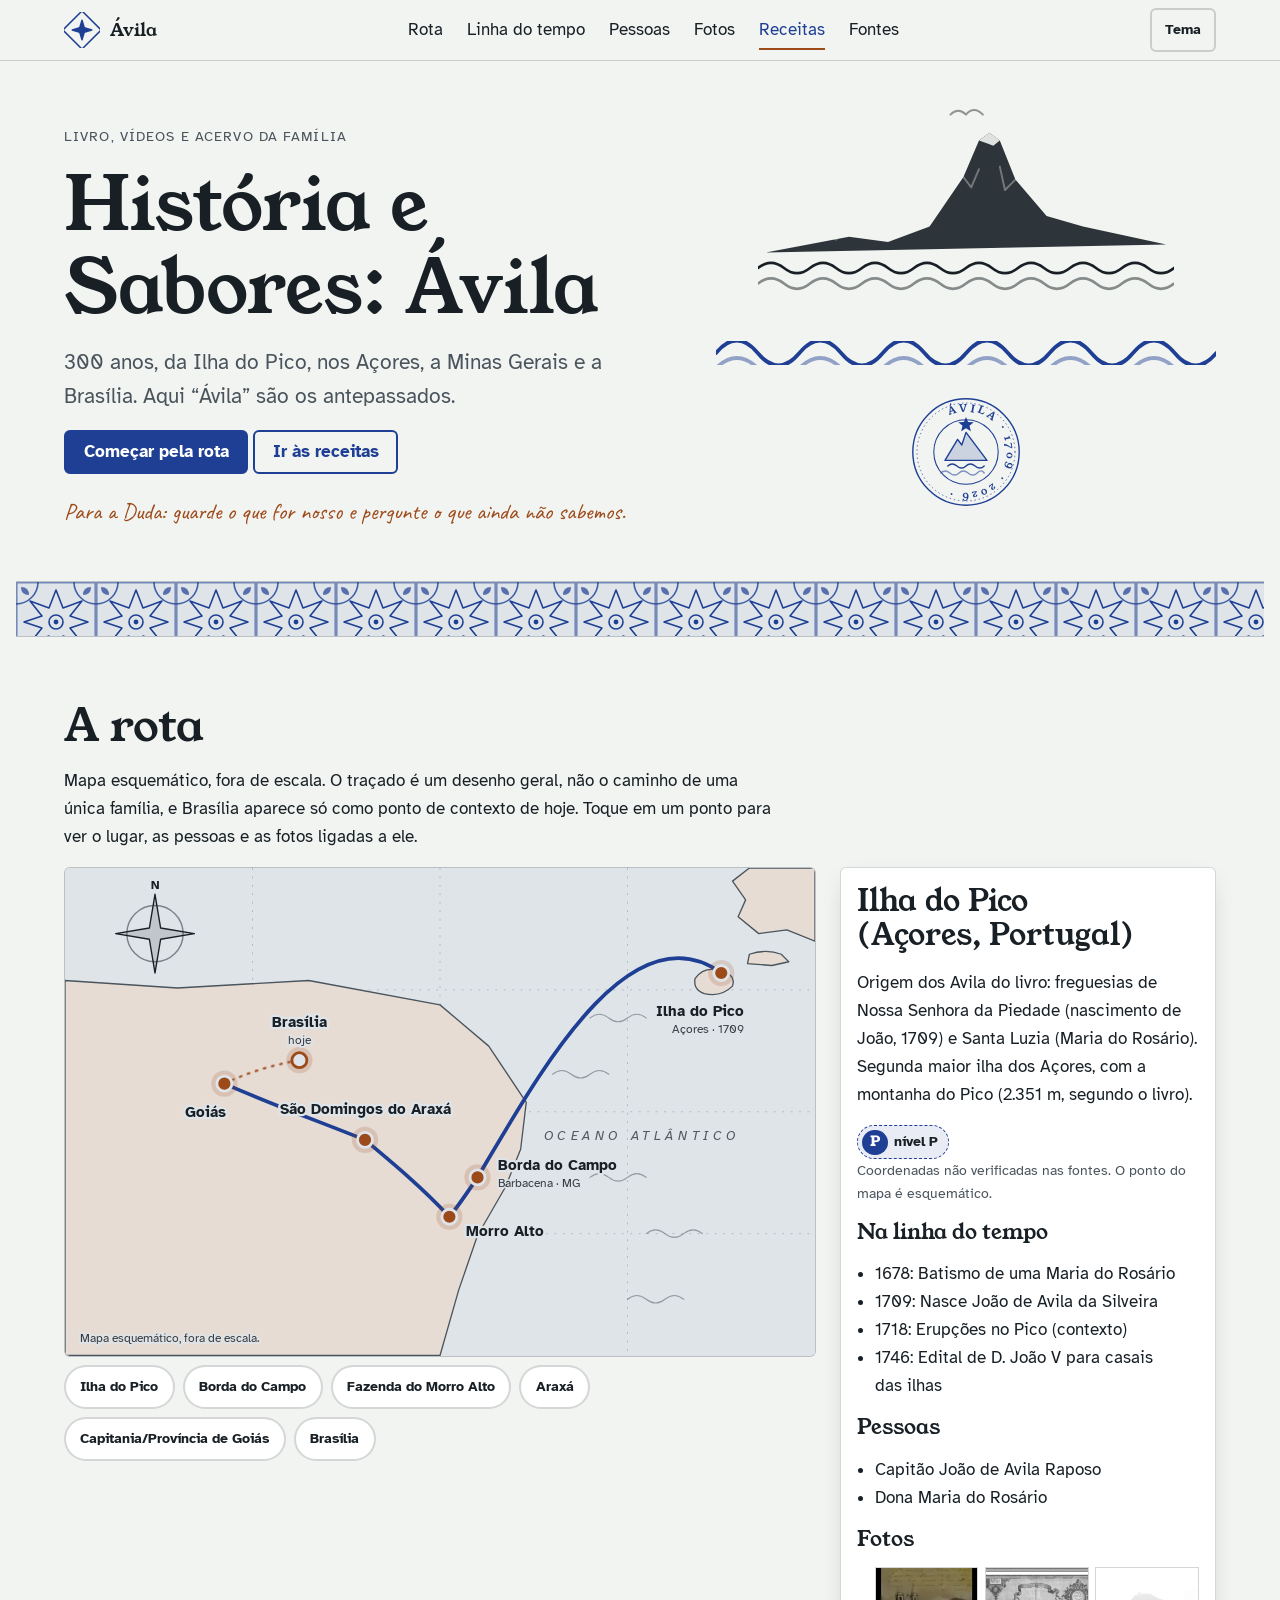
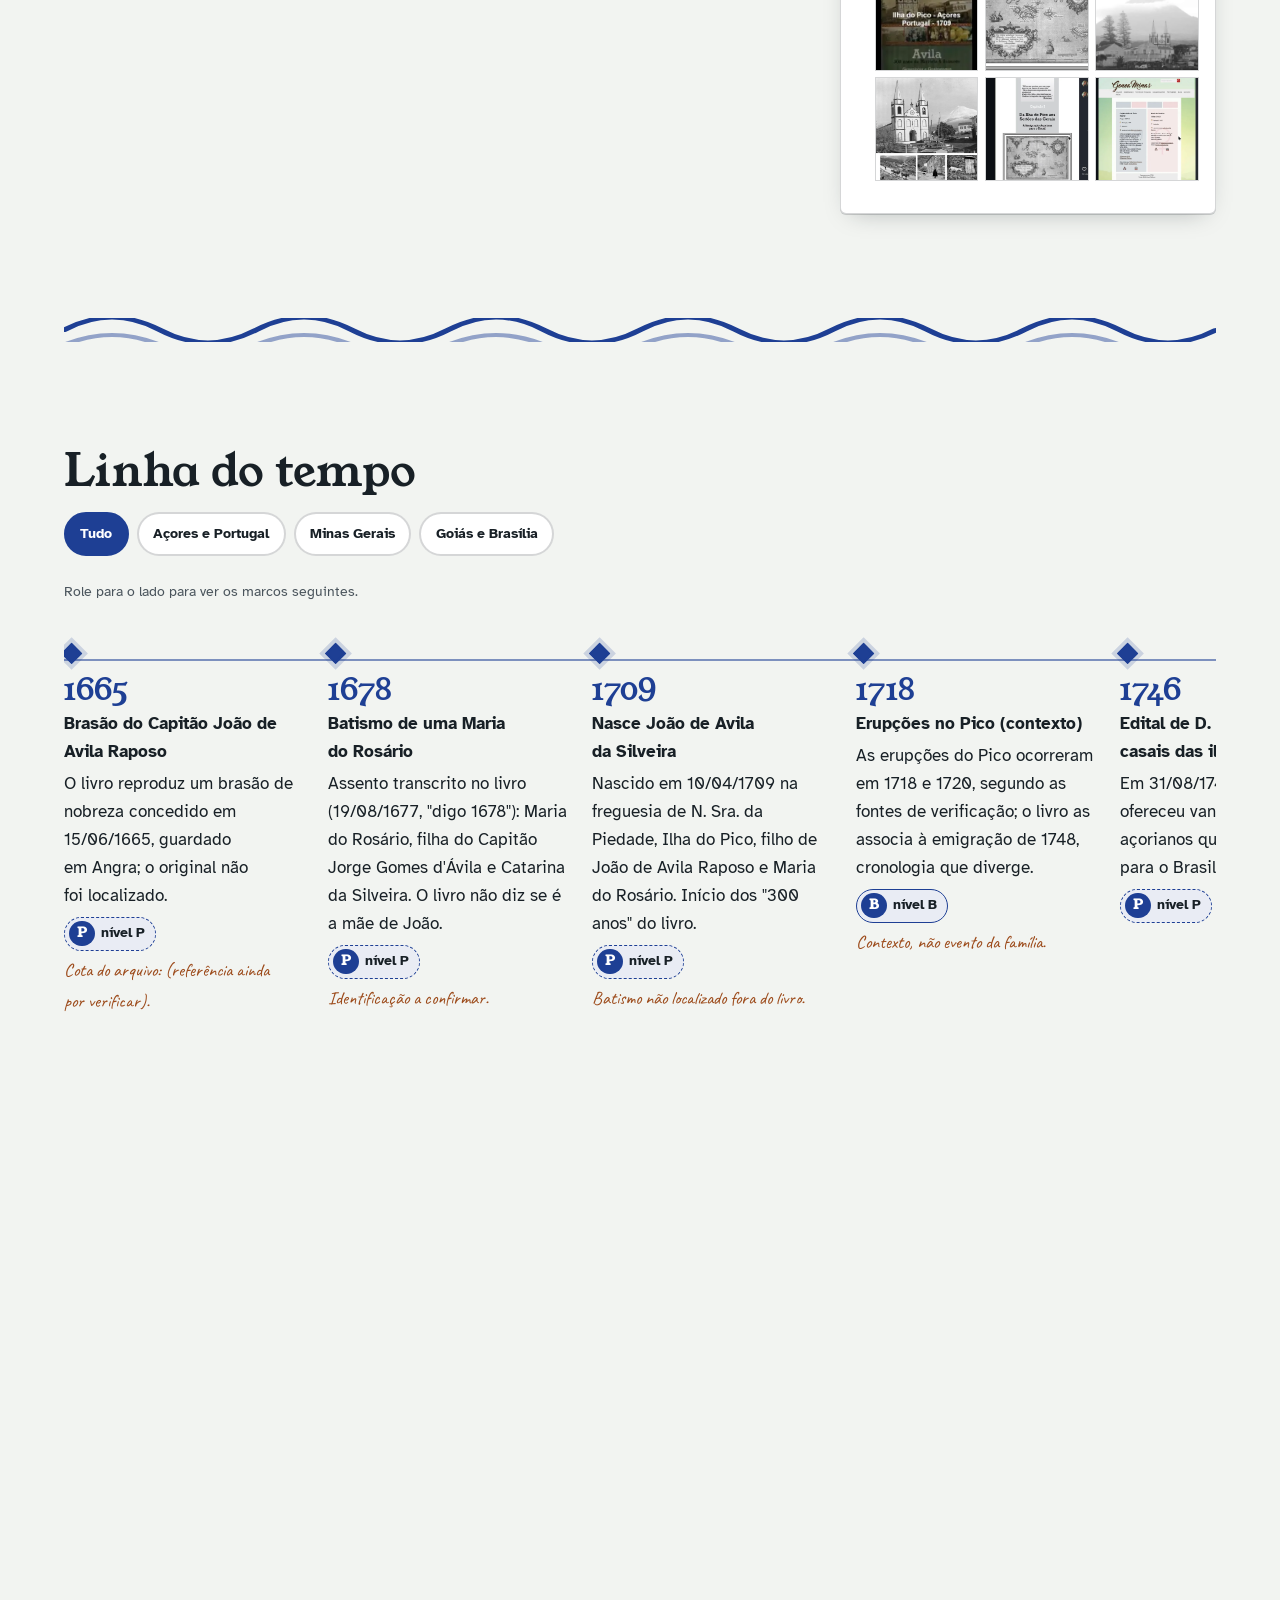
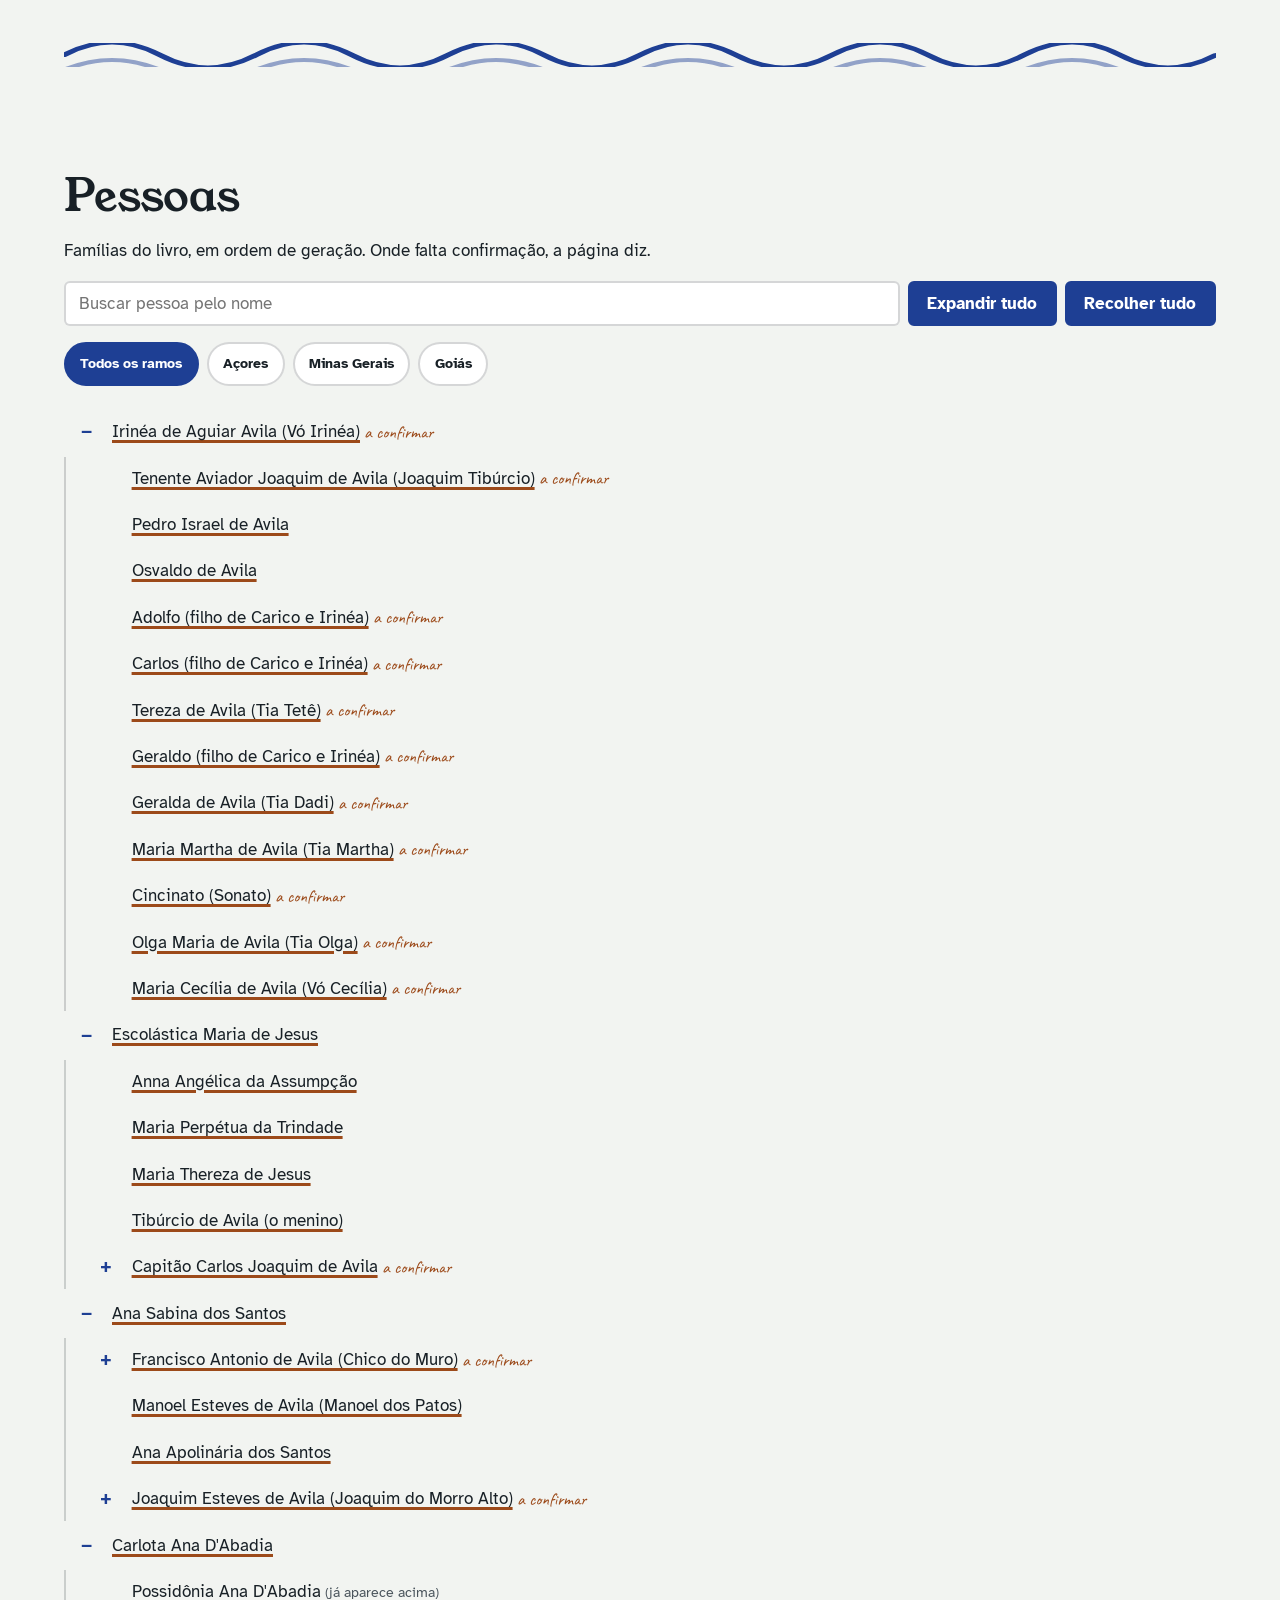
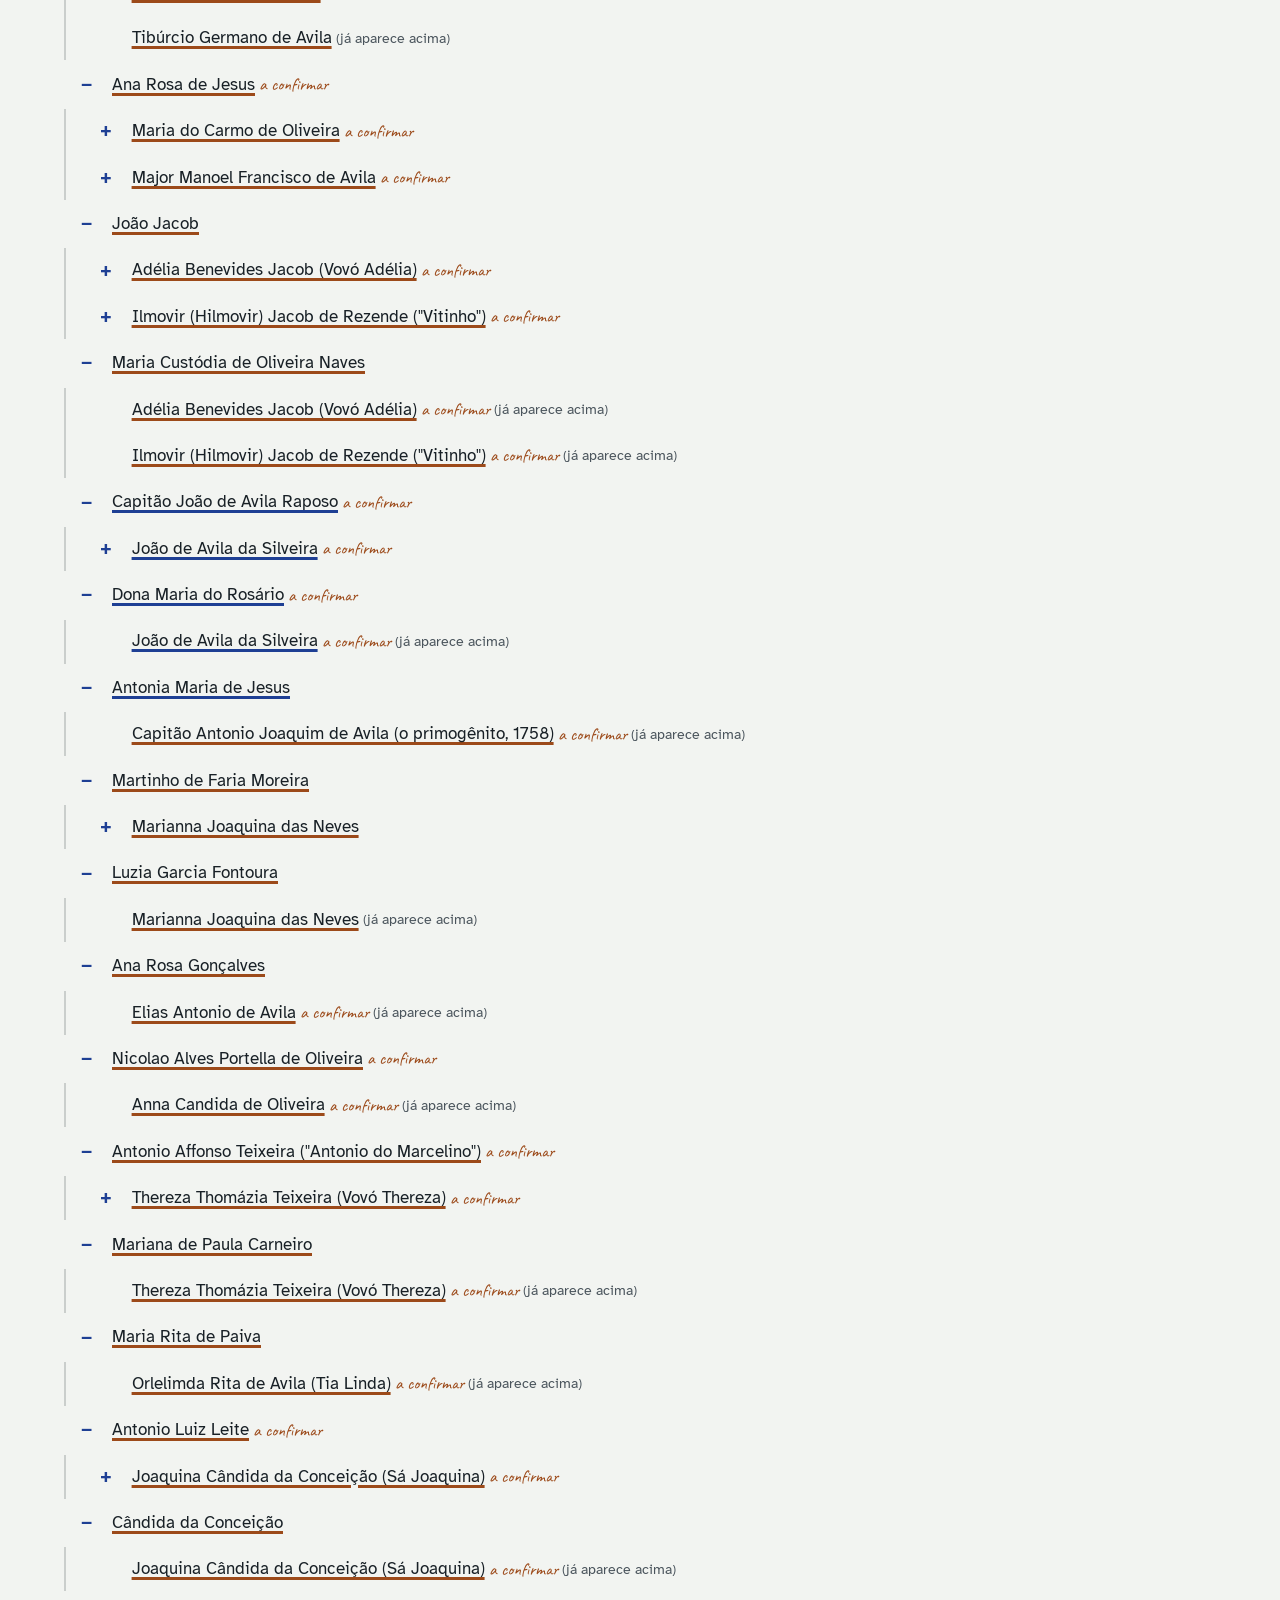
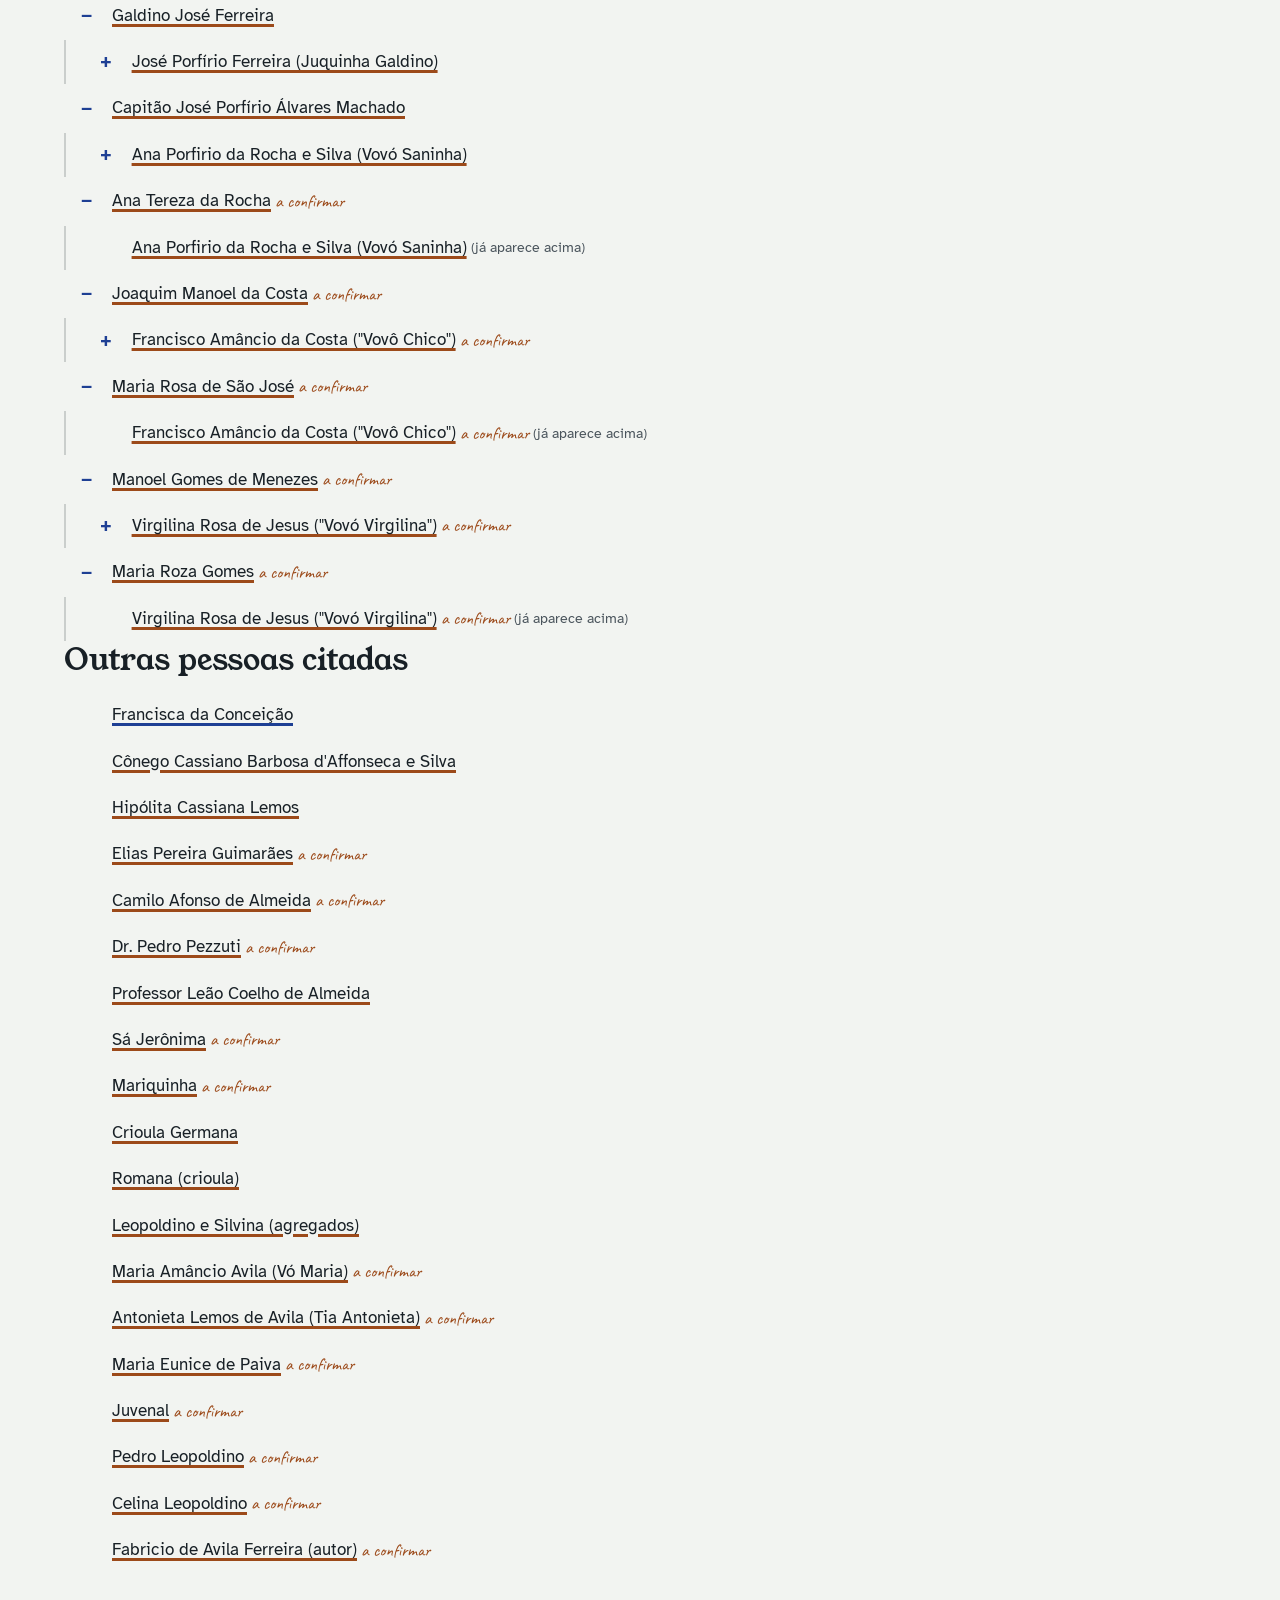
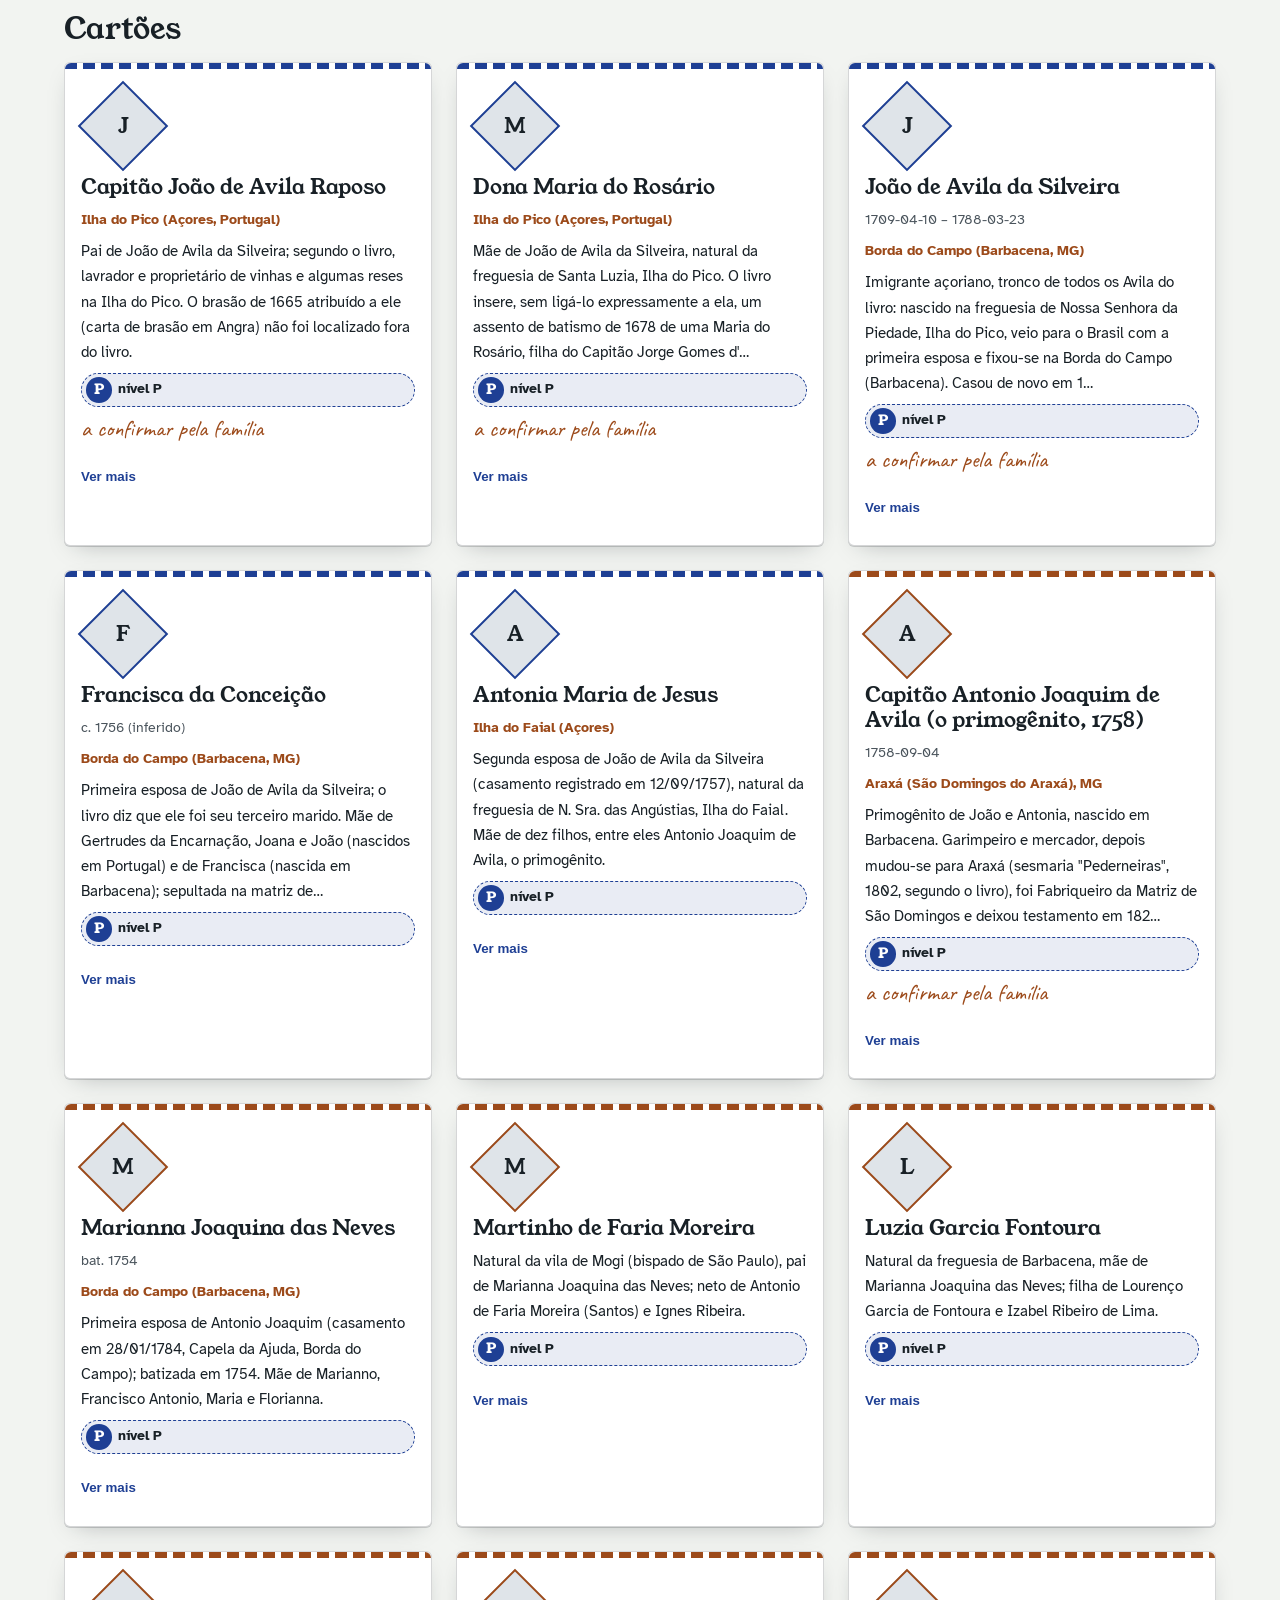
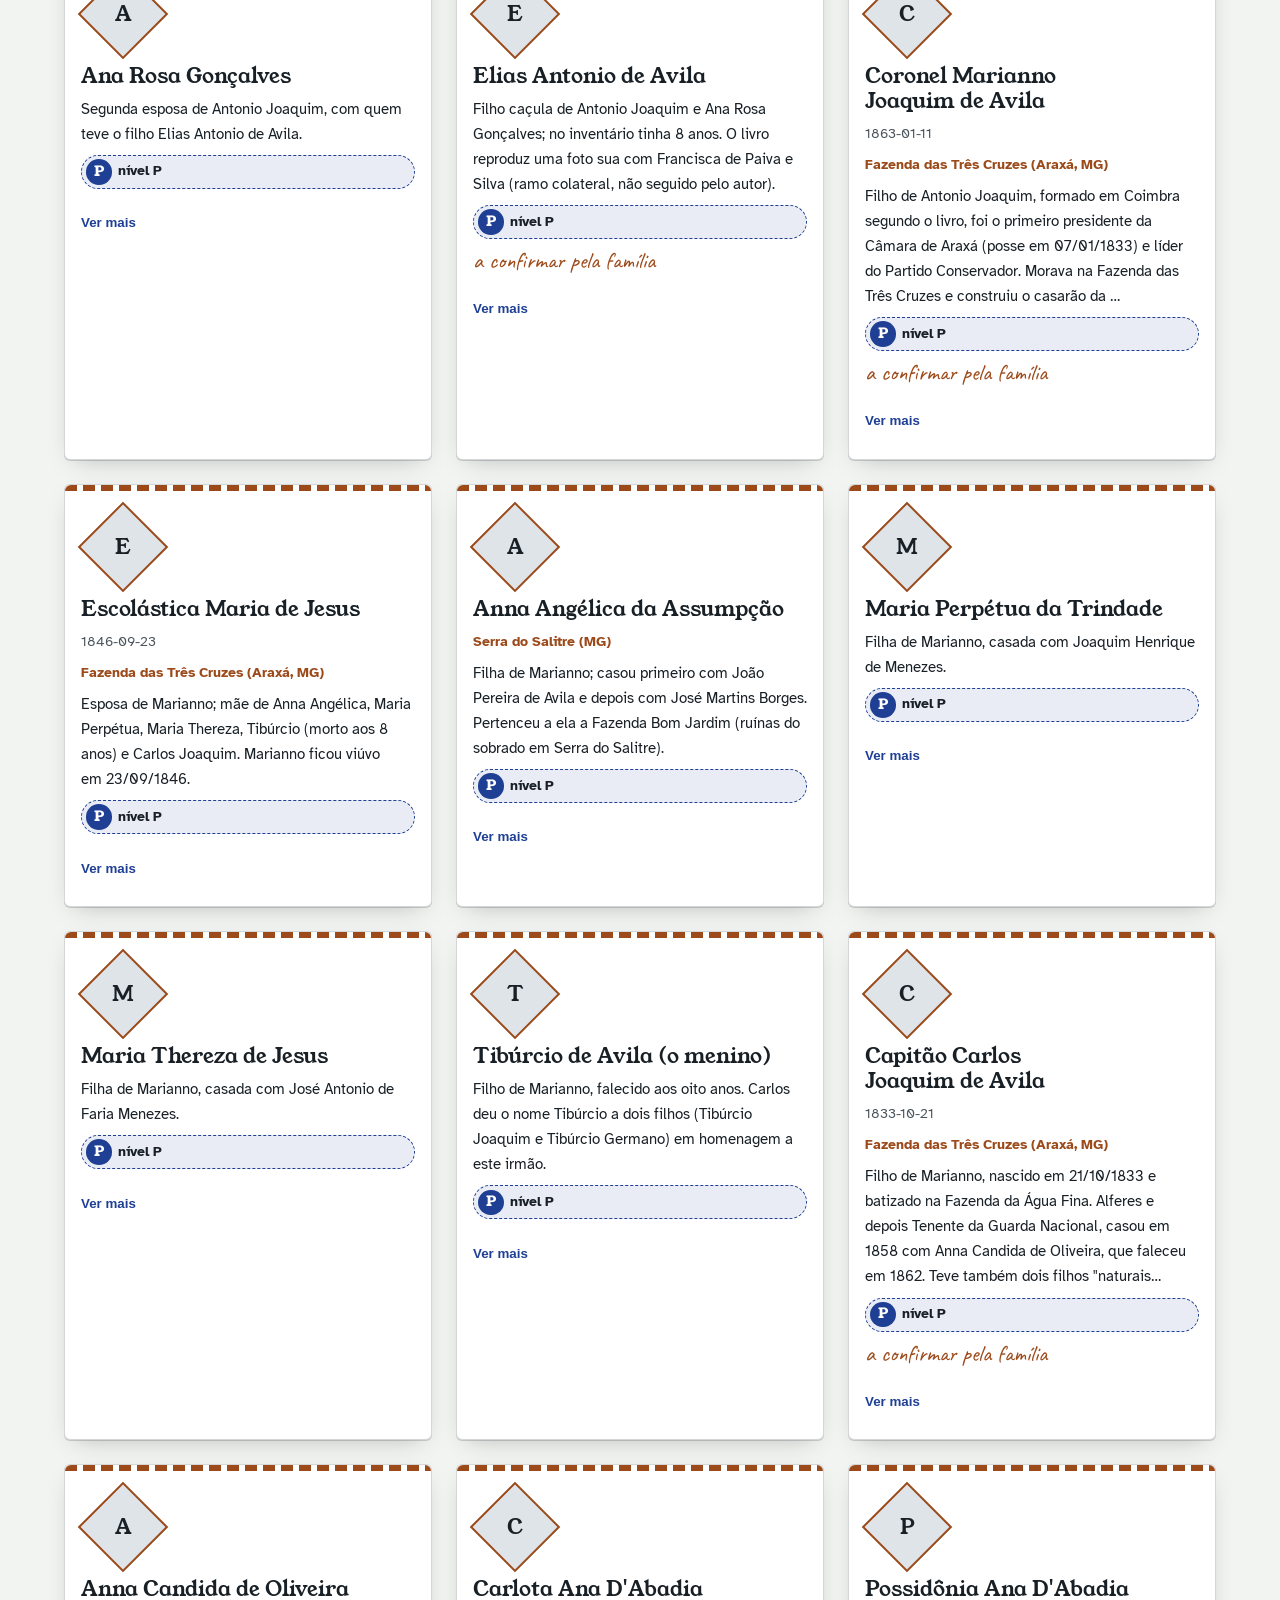
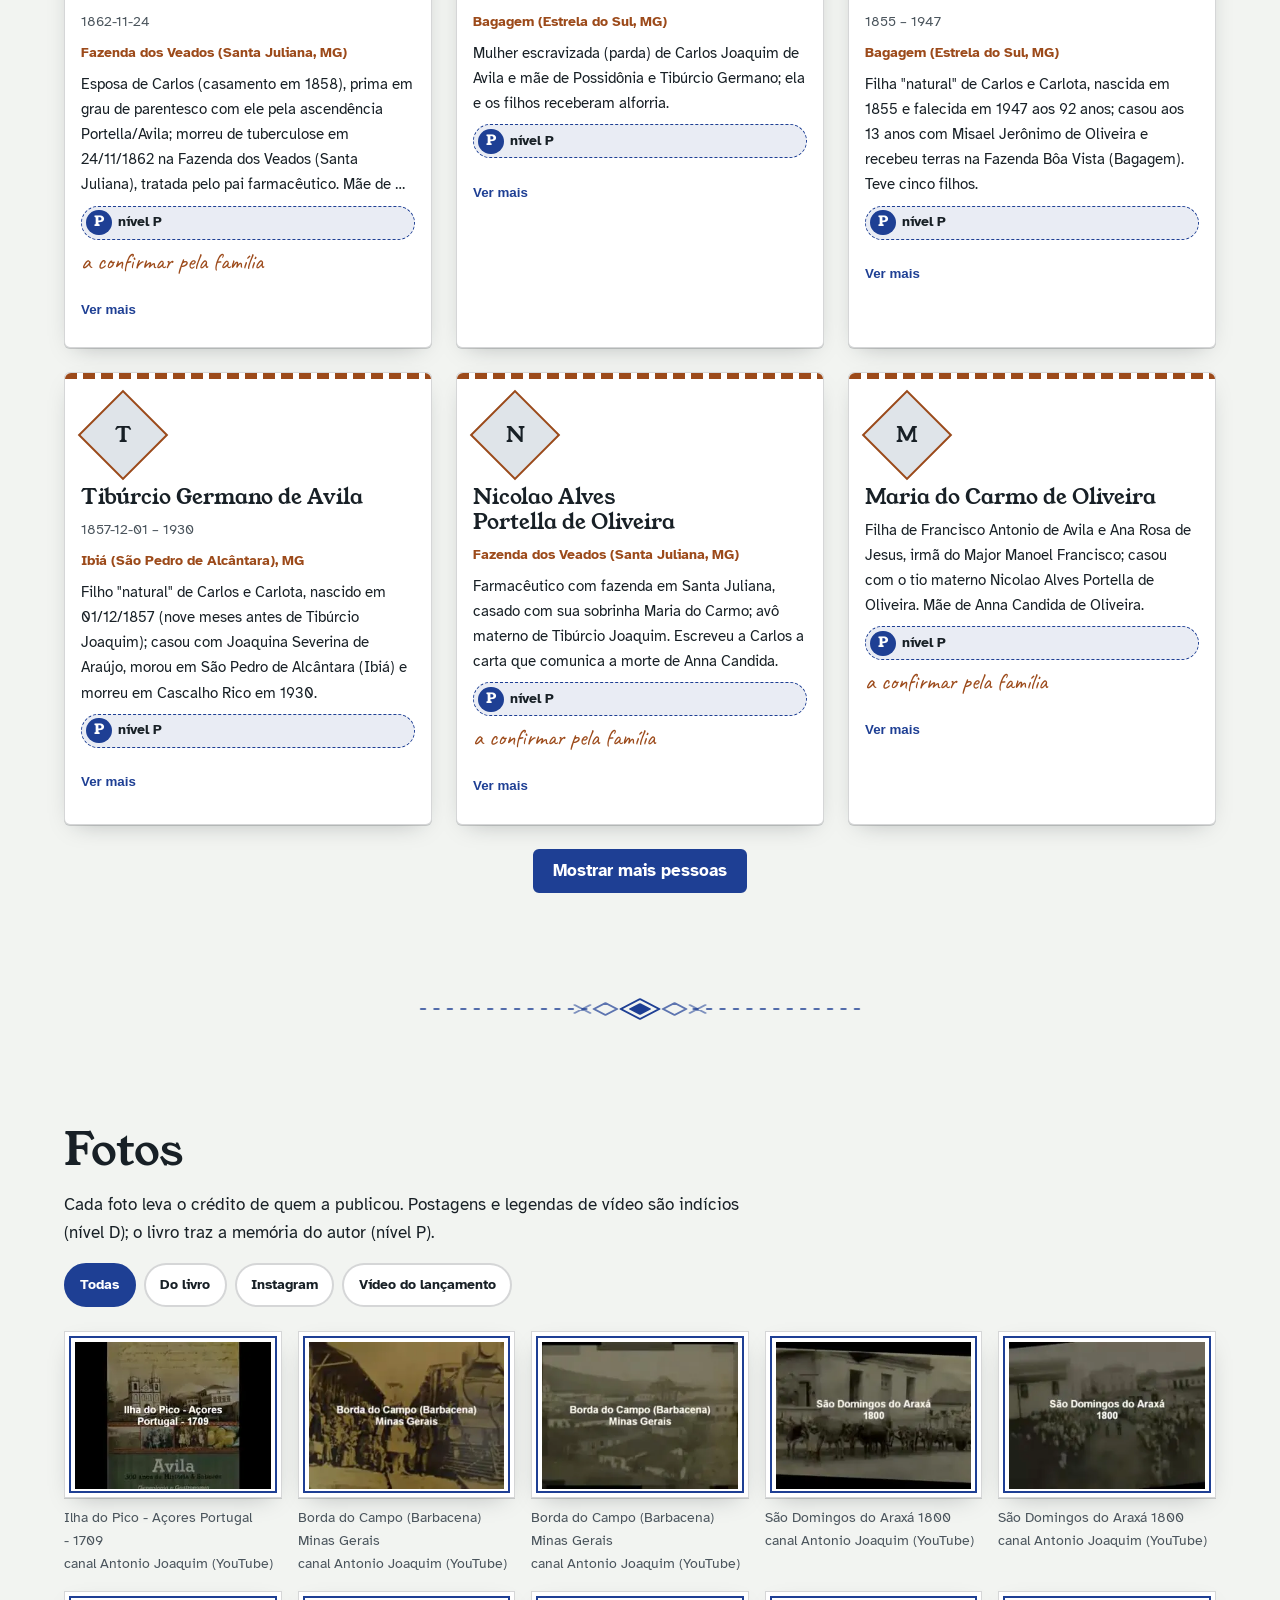
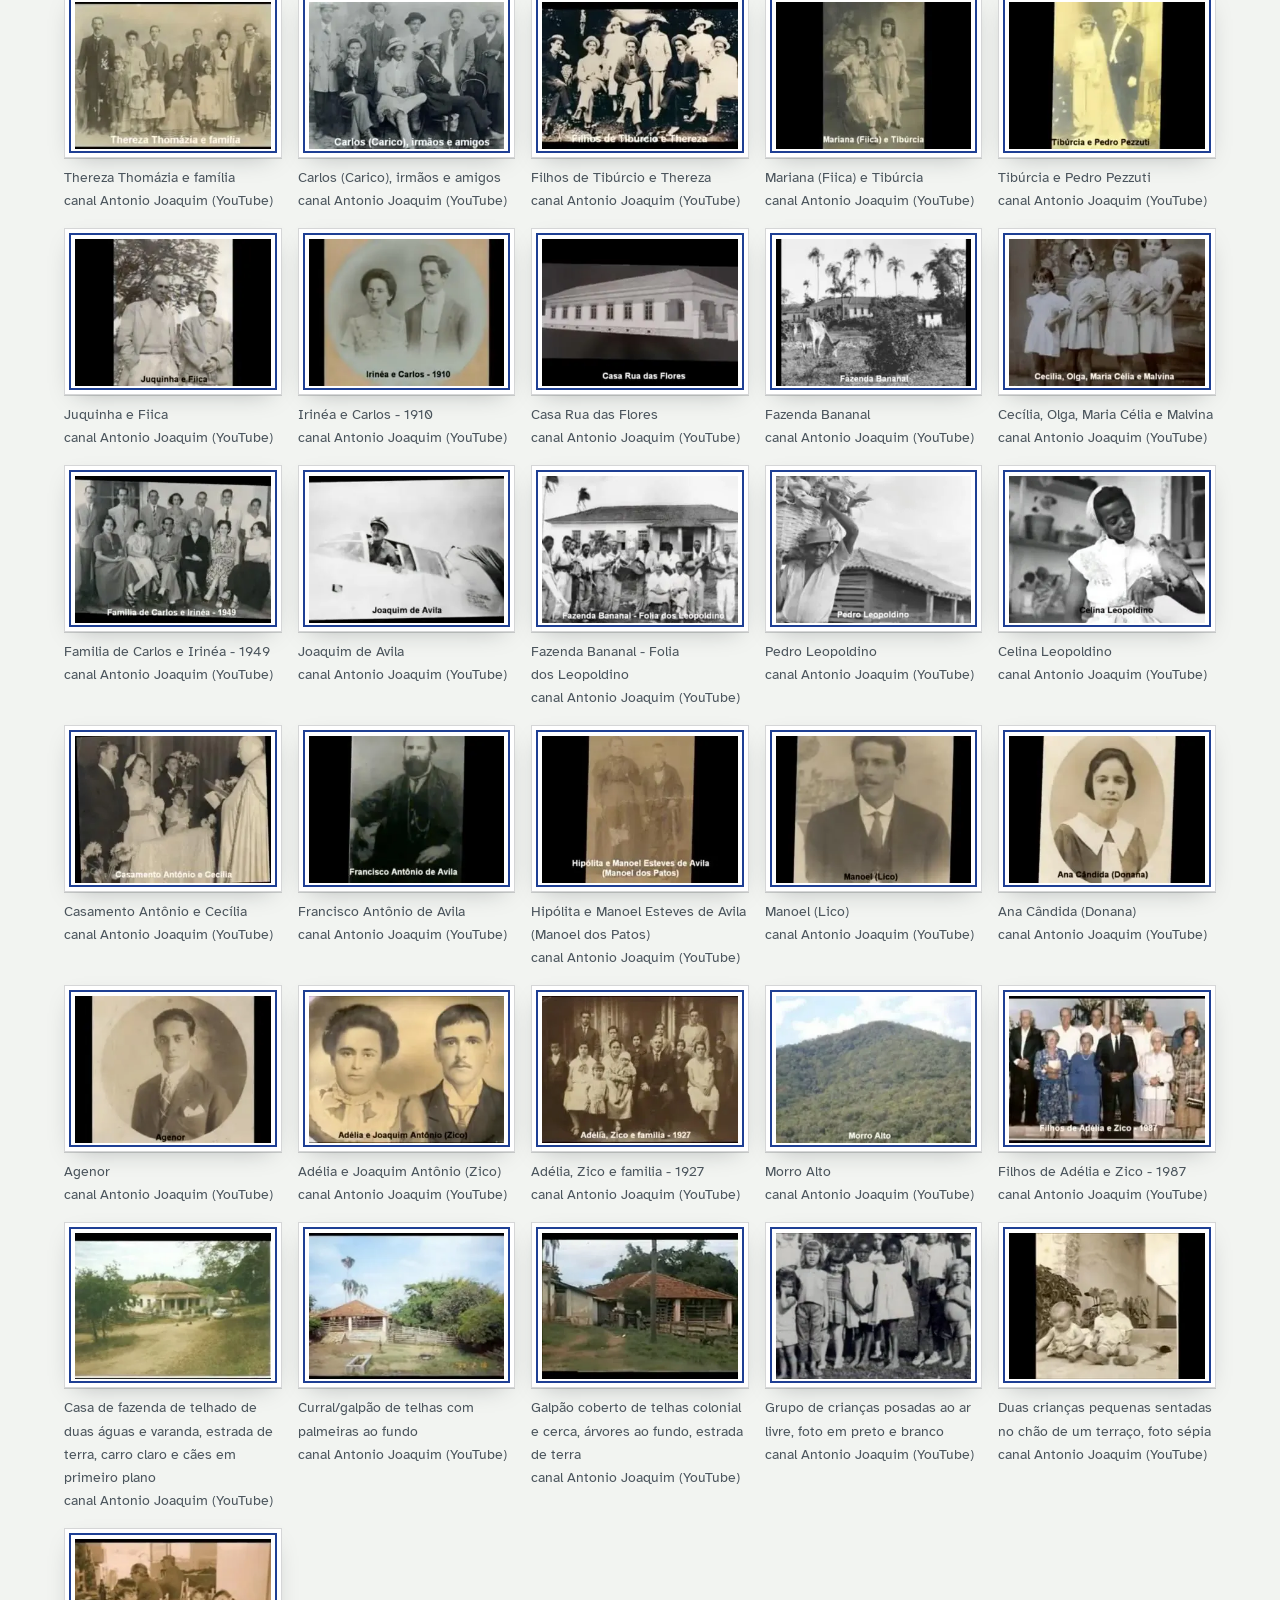
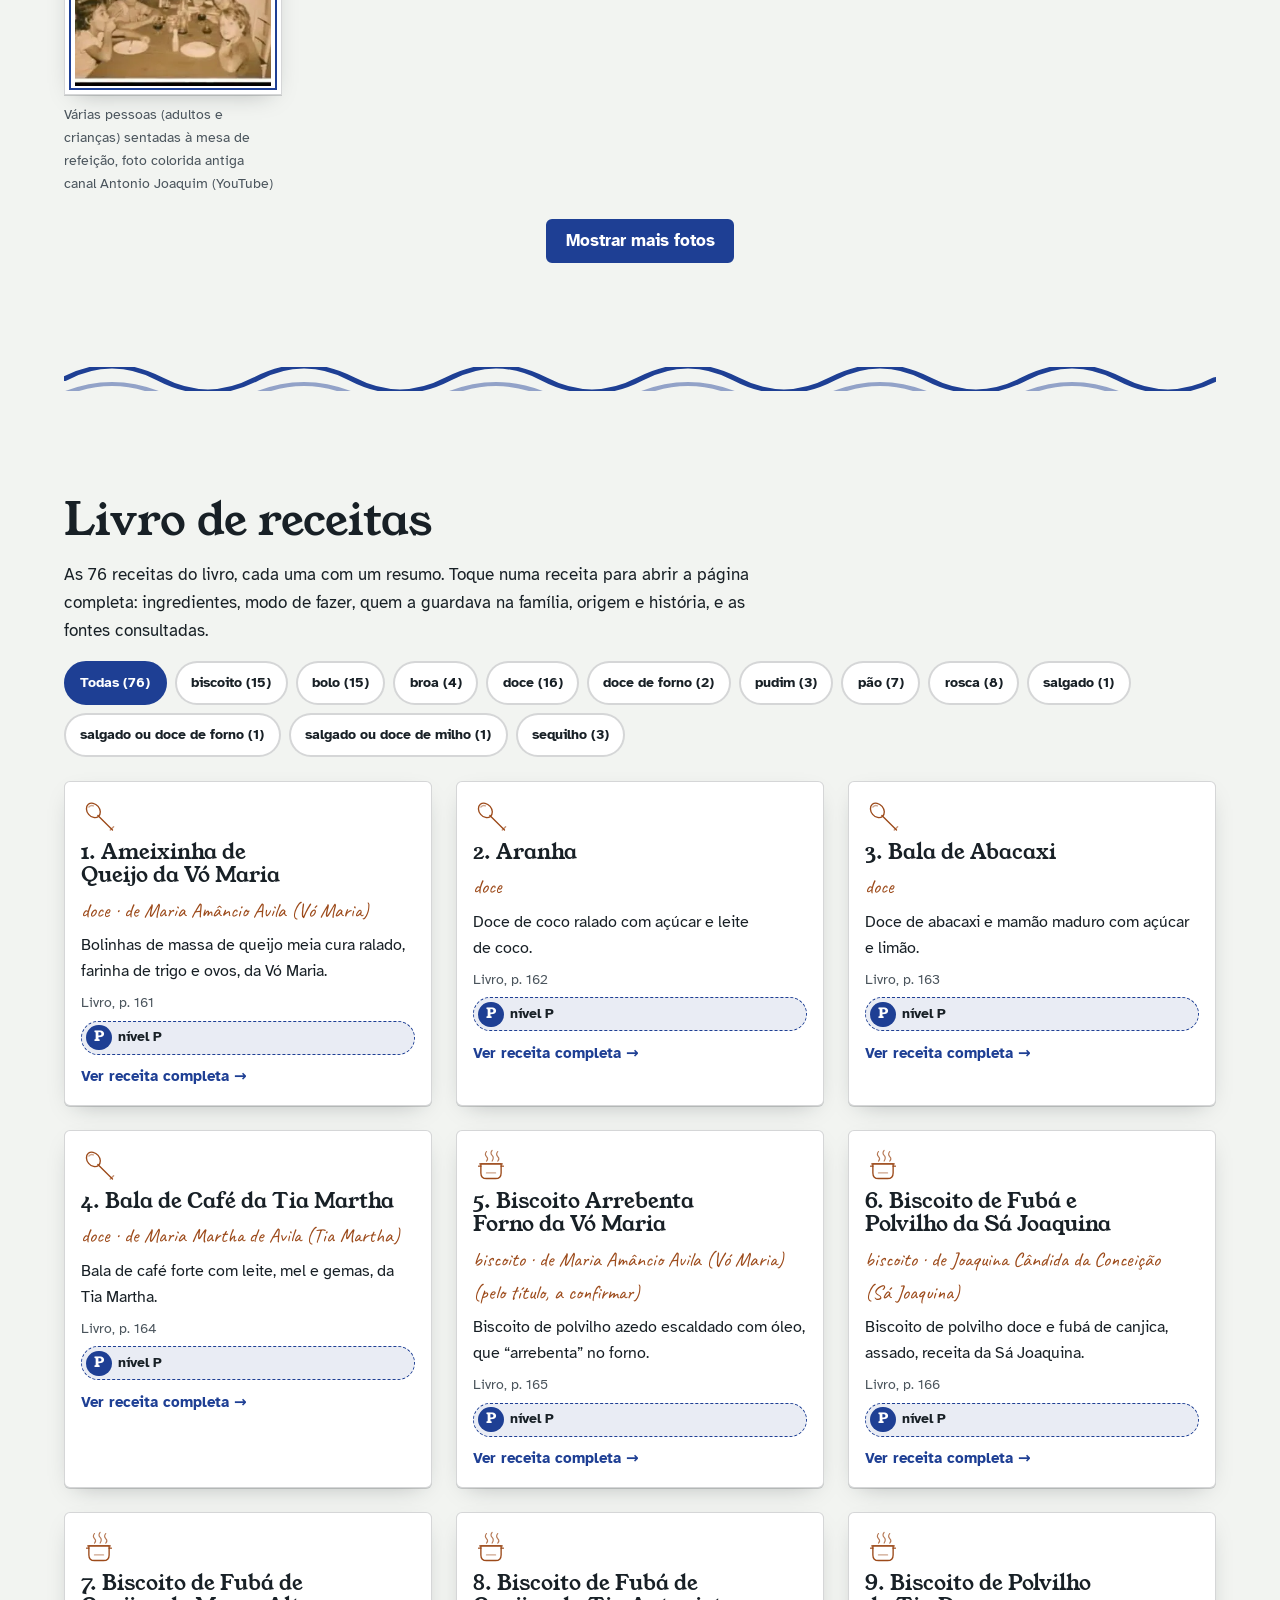
==== commit 6317eac0: "Navegação de receita: transição sem rolagem suave e sem estado preso Co-Authored-By: Claude Sonnet 5" ====
--- a/index.html
+++ b/index.html
@@ -1055,18 +1055,18 @@
  var i=D.rec.indexOf(r),a=D.rec[i-1],b=D.rec[i+1];
  h+='<nav class="navrec" aria-label="Outras receitas">'+(a?'<a href="#receita/'+esc(a.id)+'"><small>← Anterior</small><span>'+esc(a.numero+'. '+a.nome)+'</span></a>':'<span></span>')+(b?'<a href="#receita/'+esc(b.id)+'"><small>Próxima →</small><span>'+esc(b.numero+'. '+b.nome)+'</span></a>':'')+'</nav>';
  el.innerHTML=h;posRender(el)}
-function vt(fn){if(document.startViewTransition&&!matchMedia('(prefers-reduced-motion: reduce)').matches){try{document.startViewTransition(fn);return}catch(e){}}fn()}
+function vt(fn){if(document.startViewTransition&&!matchMedia('(prefers-reduced-motion: reduce)').matches){try{return document.startViewTransition(fn).updateCallbackDone.catch(function(){})}catch(e){}}fn();return Promise.resolve()}
 function rota(){
  var m=/^#receita\/(rec-\d+)$/.exec(location.hash),main=$('#main'),el=$('#rec-pag');
  if(m){
   if(!main.classList.contains('em-receita'))rYBack=window.scrollY;
-  vt(function(){main.classList.add('em-receita');el.hidden=false;rAtual=m[1];recPagina(m[1],null);window.scrollTo(0,0)});document.title=(D.rec.filter(function(x){return x.id===m[1]})[0]||{nome:'Receita'}).nome+' · Ávila';
-  carregaDet().then(function(det){if(rAtual===m[1]){recPagina(m[1],det);var h=el.querySelector('h1');if(h){h.setAttribute('tabindex','-1');h.focus({preventScroll:true})}}}).catch(function(){if(rAtual===m[1])el.insertAdjacentHTML('beforeend','<p>Não foi possível carregar o detalhe da receita. Recarregue a página.</p>')});
+  rAtual=m[1];var pr=vt(function(){main.classList.add('em-receita');el.hidden=false;recPagina(m[1],null);window.scrollTo({top:0,behavior:'instant'})});document.title=(D.rec.filter(function(x){return x.id===m[1]})[0]||{nome:'Receita'}).nome+' · Ávila';
+  Promise.all([carregaDet(),pr]).then(function(x){var det=x[0];if(rAtual===m[1]){recPagina(m[1],det);var h=el.querySelector('h1');if(h){h.setAttribute('tabindex','-1');h.focus({preventScroll:true})}}}).catch(function(){if(rAtual===m[1])el.insertAdjacentHTML('beforeend','<p>Não foi possível carregar o detalhe da receita. Recarregue a página.</p>')});
  }else if(main.classList.contains('em-receita')){
   document.title=DT;
   vt(function(){main.classList.remove('em-receita');el.hidden=true;rAtual=null;
    var alvo=location.hash.length>1&&document.getElementById(decodeURIComponent(location.hash.slice(1)));
-   if(alvo&&!(alvo.id==='receitas'&&rYBack!=null))alvo.scrollIntoView();else window.scrollTo(0,rYBack||0)});
+   if(alvo&&!(alvo.id==='receitas'&&rYBack!=null))alvo.scrollIntoView({behavior:'instant'});else window.scrollTo({top:rYBack||0,behavior:'instant'})});
  }}
 var DT=document.title;
 // ações da página de receita (delegadas)
